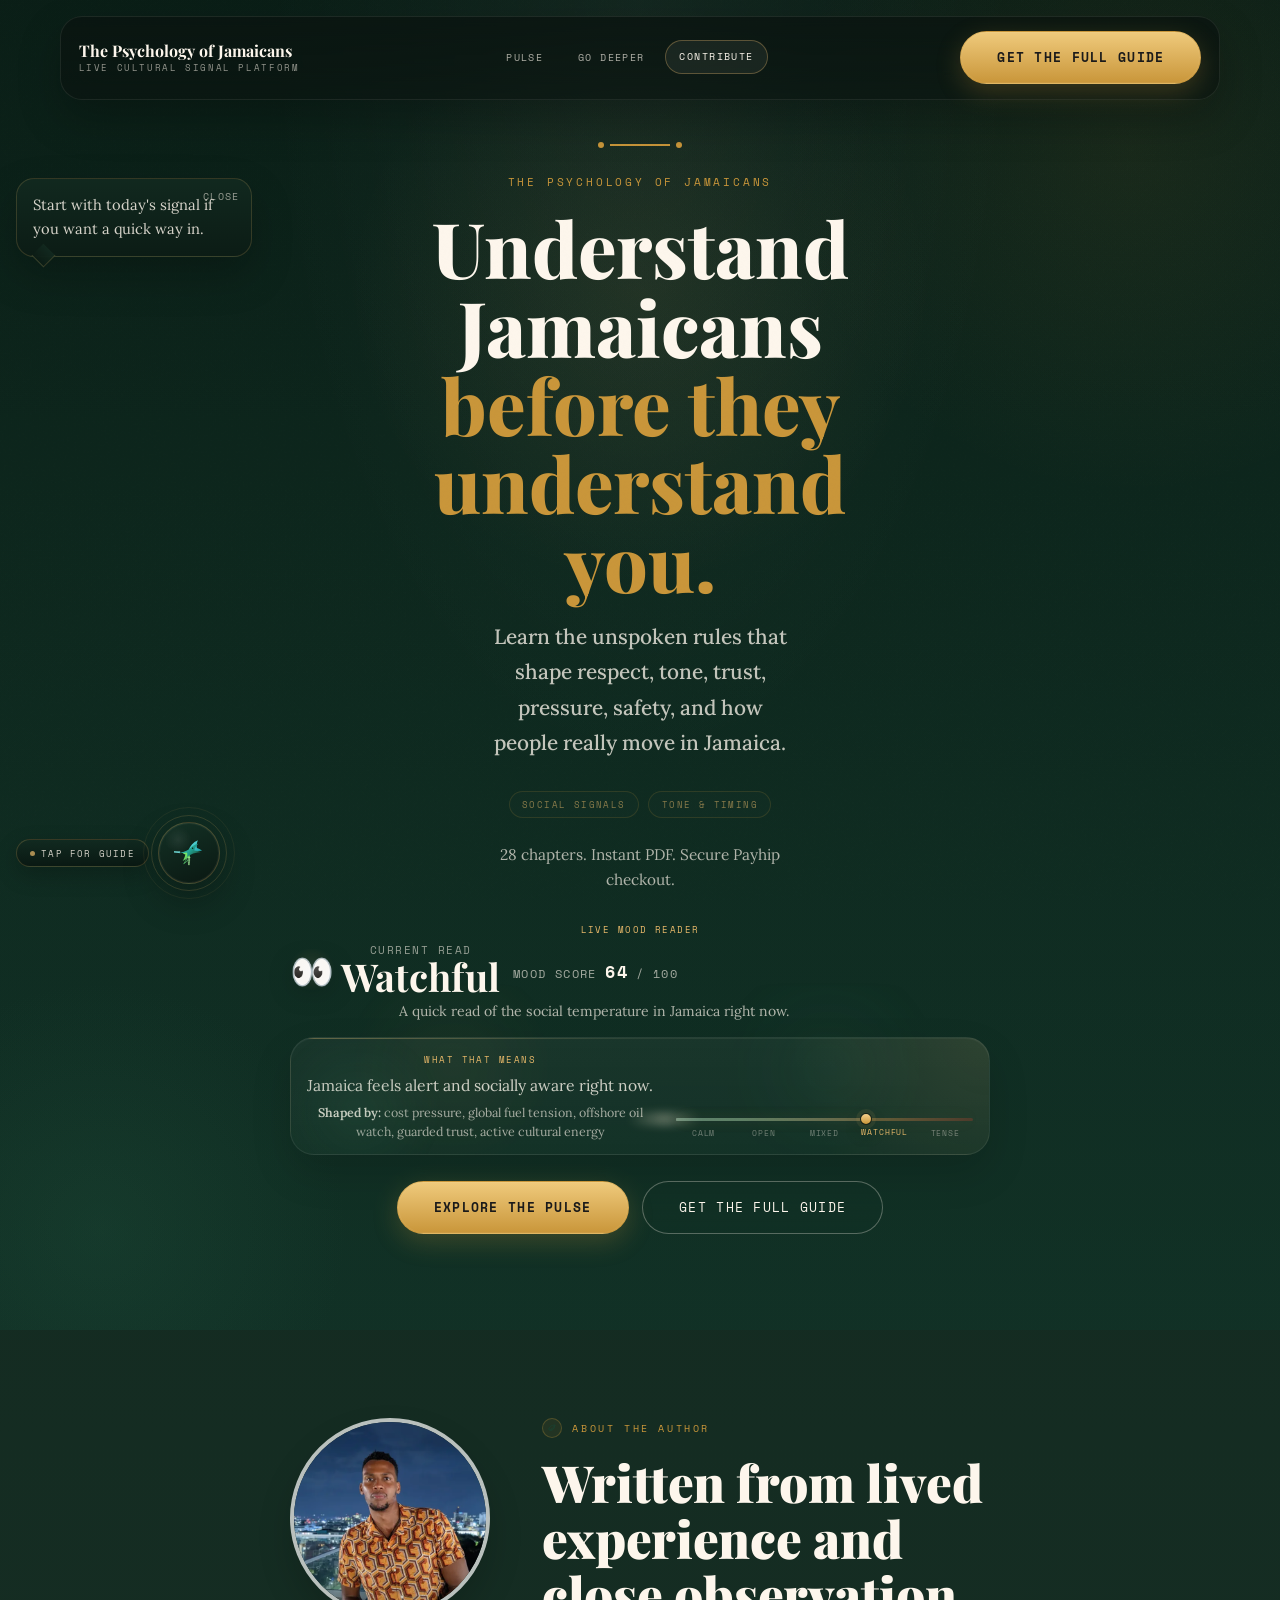
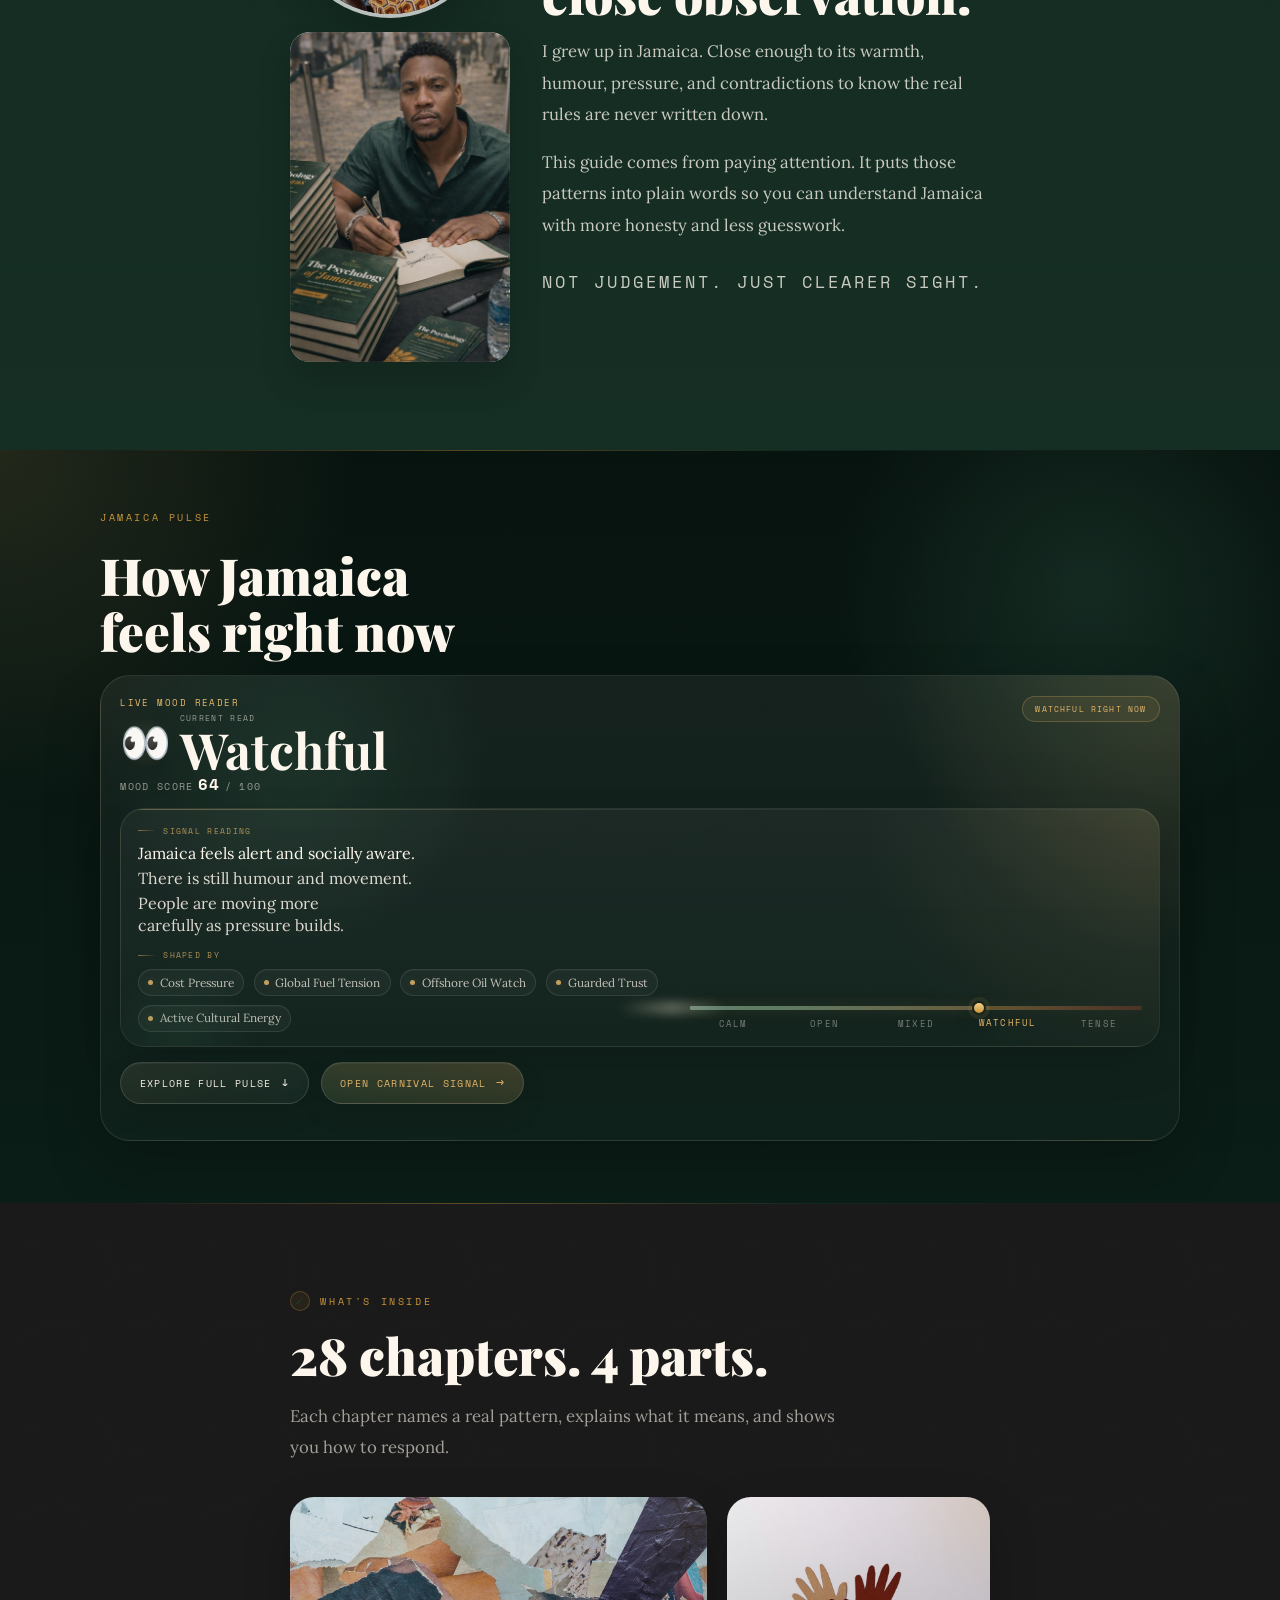
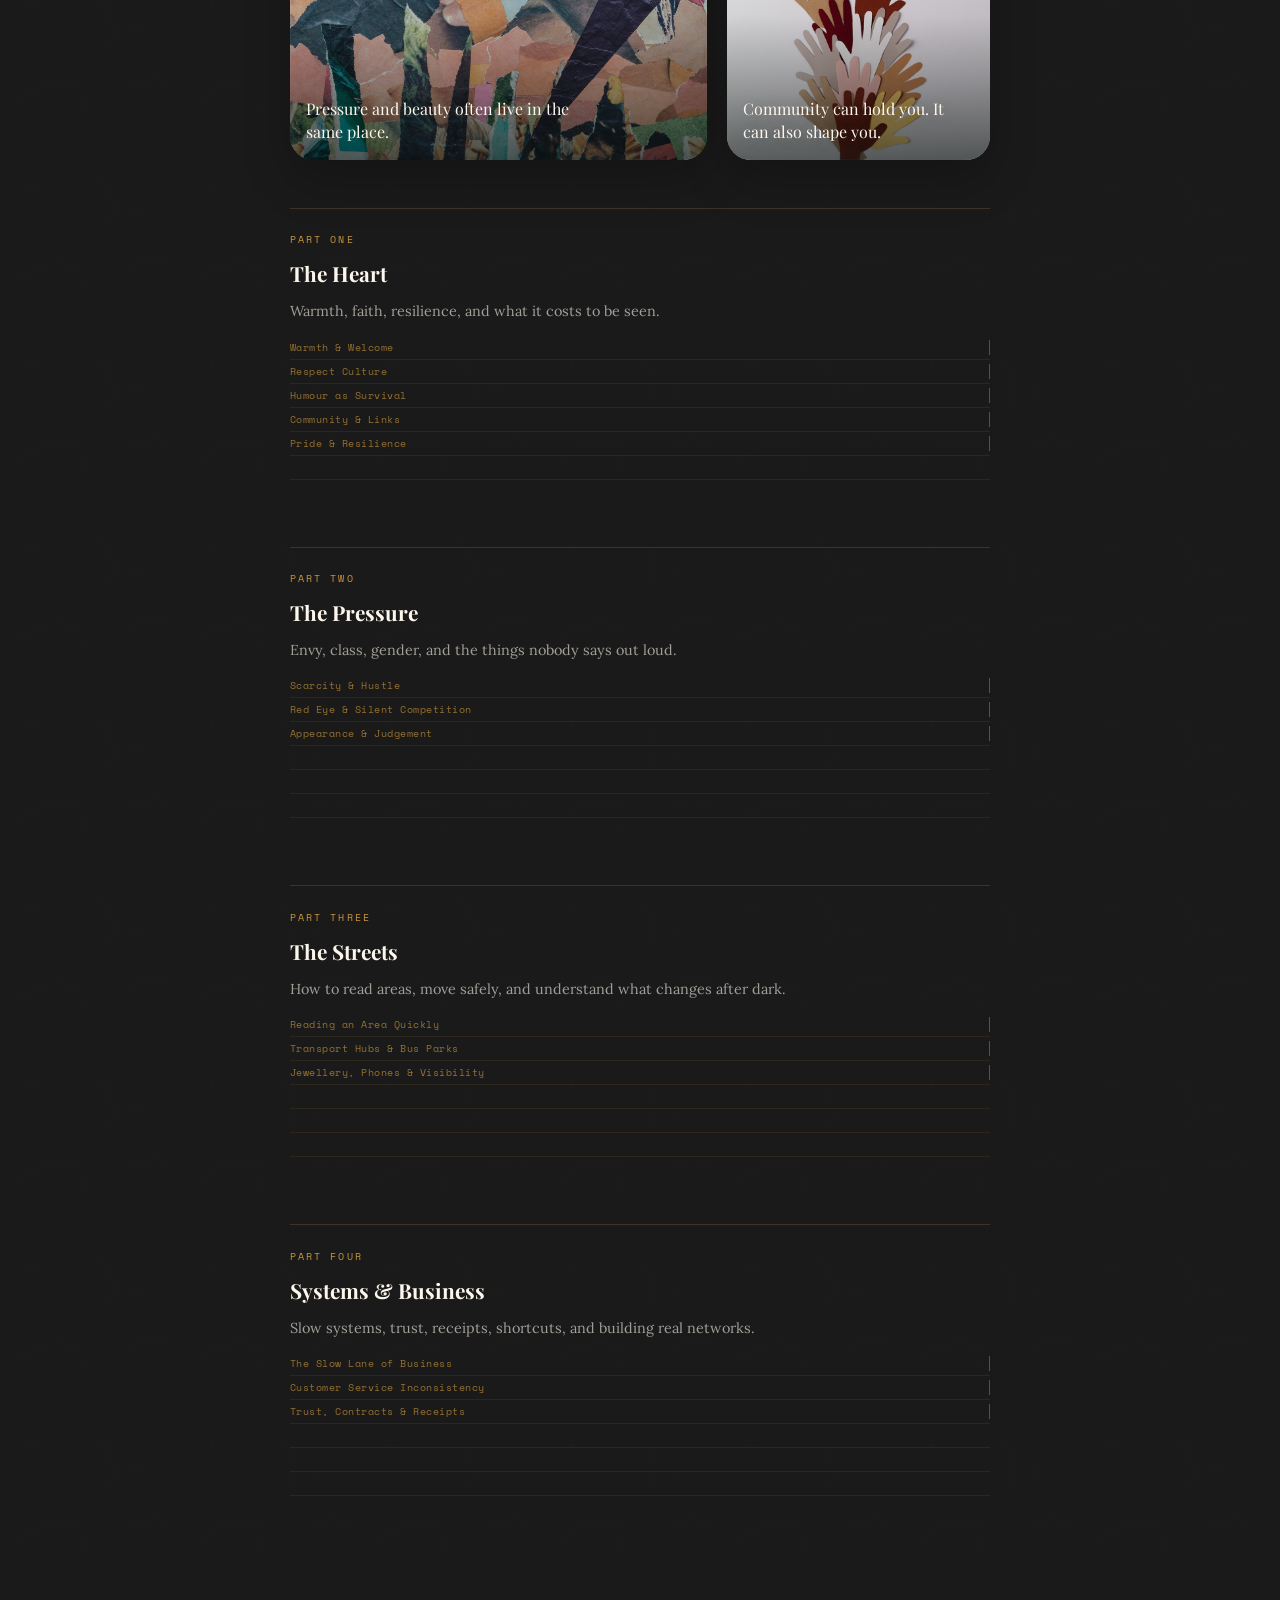
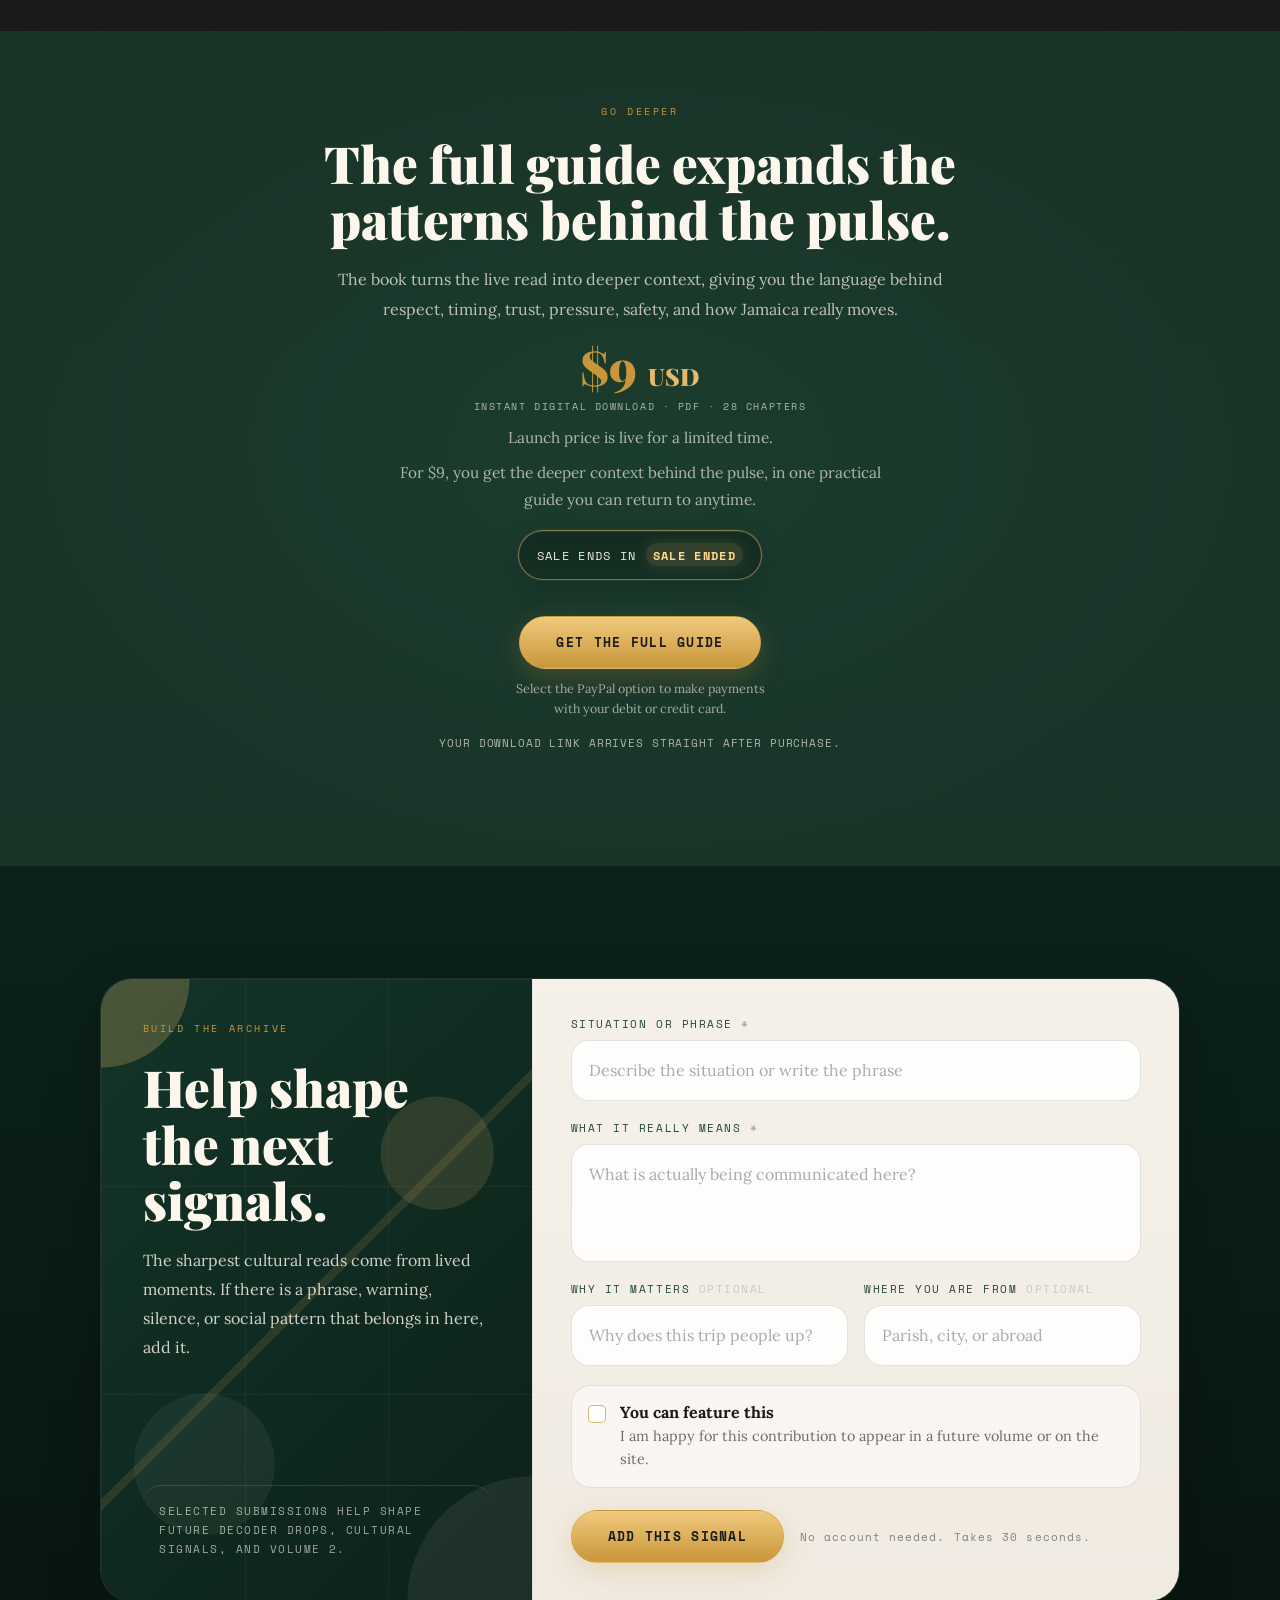
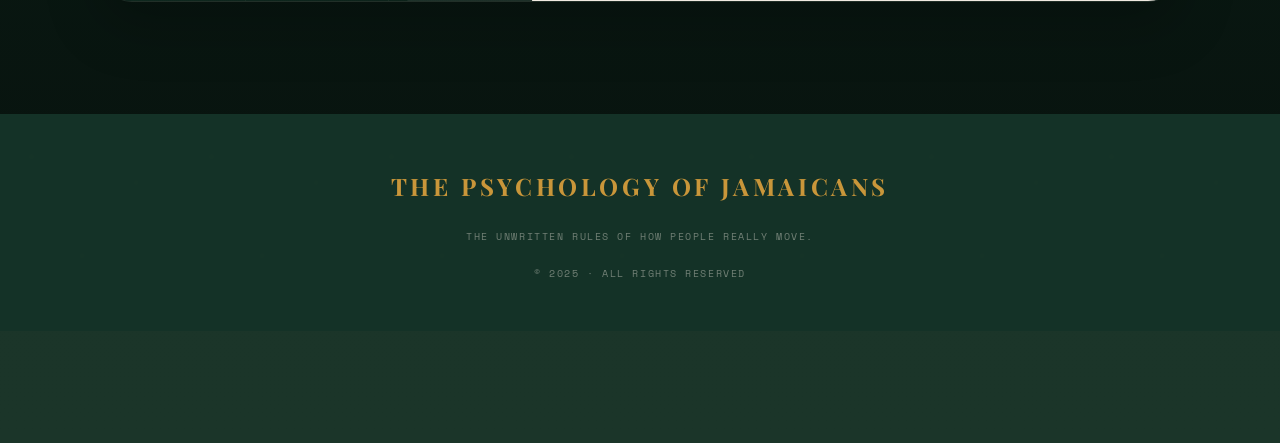
==== index.html @ 6c029f32 "Add Carnival Signal live experience" ====
﻿<!DOCTYPE html>
<html lang="en-GB">
<head>
<meta charset="UTF-8"/>
<meta name="viewport" content="width=device-width,initial-scale=1"/>
<title>Jamaica Pulse | Live Cultural Signal Platform</title>
<meta name="description" content="A live cultural signal platform tracking how Jamaica feels right now, with a deeper guide to the patterns behind the pulse."/>
<meta name="theme-color" content="#143227"/>
<link rel="canonical" href="https://jamaicanpsychology.kylehector.com/"/>
<meta property="og:type" content="website"/>
<meta property="og:site_name" content="The Psychology of Jamaicans"/>
<meta property="og:title" content="Jamaica Pulse | Live Cultural Signal Platform"/>
<meta property="og:description" content="A live cultural signal platform tracking how Jamaica feels right now, with a deeper guide to the patterns behind the pulse."/>
<meta property="og:url" content="https://jamaicanpsychology.kylehector.com/"/>
<meta property="og:image" content="https://jamaicanpsychology.kylehector.com/assets/images/kyle-hector-author.png"/>
<meta property="og:image:alt" content="Portrait of Kyle Hector, author of The Psychology of Jamaicans"/>
<meta property="og:locale" content="en_GB"/>
<meta name="twitter:card" content="summary_large_image"/>
<meta name="twitter:title" content="Jamaica Pulse | Live Cultural Signal Platform"/>
<meta name="twitter:description" content="A live cultural read of how Jamaica feels right now, with a deeper guide behind the pulse."/>
<meta name="twitter:image" content="https://jamaicanpsychology.kylehector.com/assets/images/kyle-hector-author.png"/>
<script src="assets/js/cultural-signals.js"></script>
<script>
  const PAYHIP_PRODUCT_URL = "https://payhip.com/b/5QwFv";
  const SUPPORT_EMAIL = "kylehector12@gmail.com";
  const PAYHIP_STORE_NAME = "Kylehector";  // optional, for embed
  const SALE_END_AT = "2026-04-18T23:59:59-05:00";
</script>
<!-- Google Analytics (GA4) placeholder: paste your GA4 script below and replace G-XXXXXXXXXX with your Measurement ID. -->
<!--
<script async src="https://www.googletagmanager.com/gtag/js?id=G-XXXXXXXXXX"></script>
<script>
  window.dataLayer = window.dataLayer || [];
  function gtag(){dataLayer.push(arguments);}
  gtag('js', new Date());
  gtag('config', 'G-XXXXXXXXXX');
</script>
-->
<!-- Meta Pixel placeholder: paste your Meta Pixel script below and replace 1234567890 with your Pixel ID. -->
<!--
<script>
  !function(f,b,e,v,n,t,s)
  {if(f.fbq)return;n=f.fbq=function(){n.callMethod?
  n.callMethod.apply(n,arguments):n.queue.push(arguments)};
  if(!f._fbq)f._fbq=n;n.push=n;n.loaded=!0;n.version='2.0';
  n.queue=[];t=b.createElement(e);t.async=!0;
  t.src=v;s=b.getElementsByTagName(e)[0];
  s.parentNode.insertBefore(t,s)}(window, document,'script',
  'https://connect.facebook.net/en_US/fbevents.js');
  fbq('init', '1234567890');
  fbq('track', 'PageView');
</script>
<noscript>
  <img height="1" width="1" style="display:none"
       src="https://www.facebook.com/tr?id=1234567890&ev=PageView&noscript=1"/>
</noscript>
-->
<link rel="preconnect" href="https://fonts.googleapis.com"/>
<link rel="preconnect" href="https://fonts.gstatic.com" crossorigin/>
<link href="https://fonts.googleapis.com/css2?family=Playfair+Display:ital,wght@0,700;0,900;1,700&family=Lora:ital,wght@0,400;0,600;1,400&family=Space+Mono:wght@400;700&display=swap" rel="stylesheet"/>
<style>
  :root{
    --green:#143227;
    --green-mid:#234838;
    --forest-deep:#0A221A;
    --gold:#C9963A;
    --gold-light:#E8B96A;
    --cream:#FDF6EC;
    --warm-white:#FAF7F2;
    --charcoal:#1A1A1A;
    --mid:#6B6B6B;
    --scroll-progress:0%;
    --guide-safe-top:7rem;
    --guide-safe-bottom:1rem;
    --texture-organic:url("data:image/svg+xml,%3Csvg viewBox='0 0 160 160' xmlns='http://www.w3.org/2000/svg'%3E%3Cg fill='none' stroke='%231B4332' stroke-opacity='.06' stroke-width='1.1'%3E%3Cpath d='M18 122c18-16 37-19 57-10'/%3E%3Cpath d='M87 32c12 10 16 24 11 41'/%3E%3Cpath d='M115 112c12-9 24-11 37-5'/%3E%3C/g%3E%3Cg fill='%23C9963A' fill-opacity='.035'%3E%3Ccircle cx='28' cy='38' r='2.2'/%3E%3Ccircle cx='121' cy='61' r='1.8'/%3E%3Ccircle cx='73' cy='126' r='2.1'/%3E%3C/g%3E%3C/svg%3E");
    --texture-vines:url("data:image/svg+xml,%3Csvg viewBox='0 0 640 320' xmlns='http://www.w3.org/2000/svg'%3E%3Cg fill='none' stroke='%231B4332' stroke-opacity='.055' stroke-width='1.35' stroke-linecap='round' stroke-linejoin='round'%3E%3Cpath d='M-20 214c73-47 149-57 228-31 51 17 103 18 156-6 41-19 87-48 155-40 55 7 92 31 141 67'/%3E%3Cpath d='M7 96c47 4 83 21 107 49 16 19 33 33 65 42 24 7 47 4 67-12 25-20 34-49 65-68 37-22 76-28 141-18 53 8 106 30 154 64'/%3E%3C/g%3E%3Cg fill='none' stroke='%23C9963A' stroke-opacity='.05' stroke-width='1.1' stroke-linecap='round' stroke-linejoin='round'%3E%3Cpath d='M116 153c14-9 25-23 31-41'/%3E%3Cpath d='M123 149c-6-16-5-31 3-45'/%3E%3Cpath d='M293 204c13-9 23-21 30-38'/%3E%3Cpath d='M301 200c-6-15-5-28 2-41'/%3E%3Cpath d='M470 135c14-8 24-20 29-36'/%3E%3Cpath d='M477 131c-5-13-4-26 3-39'/%3E%3Cpath d='M548 237c13-8 24-20 29-35'/%3E%3Cpath d='M555 233c-5-13-4-26 2-38'/%3E%3C/g%3E%3C/svg%3E");
  }

  *{margin:0;padding:0;box-sizing:border-box;}

  html{scroll-behavior:smooth;}

  body{
    background:linear-gradient(180deg, #161616 0%, var(--charcoal) 100%);
    color:var(--cream);
    font-family:'Lora',Georgia,serif;
    overflow-x:hidden;
    padding-bottom:7rem;
  }
  .site-shell{
    position:relative;
  }
  .topbar{
    position:fixed;
    top:1rem;
    left:50%;
    transform:translateX(-50%);
    width:min(1160px, calc(100% - 2rem));
    z-index:10002;
  }
  .topbar::after{
    content:'';
    position:absolute;
    left:0;
    bottom:0;
    height:1px;
    width:var(--scroll-progress);
    border-radius:999px;
    background:linear-gradient(90deg, rgba(201,150,58,.15), rgba(232,185,106,.95), rgba(201,150,58,.18));
    box-shadow:0 0 20px rgba(232,185,106,.2);
    pointer-events:none;
  }
  .topbar-inner{
    display:flex;
    align-items:center;
    justify-content:space-between;
    gap:1rem;
    padding:.9rem 1.1rem;
    border:1px solid rgba(253,246,236,.08);
    border-radius:22px;
    background:linear-gradient(180deg, rgba(10,20,16,.82), rgba(10,20,16,.68));
    box-shadow:0 18px 44px rgba(0,0,0,.24);
    backdrop-filter:blur(18px);
  }
  .brand-lockup{
    display:inline-grid;
    gap:.12rem;
    text-decoration:none;
    color:var(--cream);
    min-width:0;
  }
  .brand-title{
    font-family:'Playfair Display',Georgia,serif;
    font-size:1rem;
    font-weight:700;
    line-height:1.1;
  }
  .brand-sub{
    font-family:'Space Mono',monospace;
    font-size:.56rem;
    letter-spacing:.18em;
    text-transform:uppercase;
    color:rgba(253,246,236,.56);
  }
  .chapter-nav{
    display:flex;
    flex-wrap:wrap;
    justify-content:center;
    gap:.35rem;
  }
  .topbar-link{
    display:inline-flex;
    align-items:center;
    justify-content:center;
    padding:.55rem .85rem;
    border-radius:999px;
    text-decoration:none;
    font-family:'Space Mono',monospace;
    font-size:.63rem;
    letter-spacing:.14em;
    text-transform:uppercase;
    color:rgba(253,246,236,.68);
    border:1px solid transparent;
    transition:color .22s ease, background .22s ease, border-color .22s ease, transform .22s ease;
  }
  .topbar-link:hover,
  .topbar-link.is-current{
    color:var(--cream);
    background:rgba(253,246,236,.06);
    border-color:rgba(232,185,106,.32);
    transform:translateY(-1px);
  }
  .topbar-cta{
    flex:0 0 auto;
    padding:.85rem 1.25rem;
    min-height:2.85rem;
    width:auto;
  }

  /* -- NOISE OVERLAY -- */
  body::before{
    content:'';
    position:fixed;inset:0;
    background-image:url("data:image/svg+xml,%3Csvg viewBox='0 0 512 512' xmlns='http://www.w3.org/2000/svg'%3E%3Cfilter id='n'%3E%3CfeTurbulence type='fractalNoise' baseFrequency='0.75' numOctaves='4' stitchTiles='stitch'/%3E%3C/filter%3E%3Crect width='100%25' height='100%25' filter='url(%23n)' opacity='0.04'/%3E%3C/svg%3E");
    pointer-events:none;z-index:9999;opacity:.26;
  }

  /* -- HERO -- */
  .hero{
    min-height:100vh;
    display:grid;
    place-items:center;
    position:relative;
    background:
      radial-gradient(circle at 20% 18%, rgba(232,185,106,.11), transparent 28%),
      linear-gradient(155deg, var(--forest-deep) 0%, var(--green) 42%, #122d23 100%);
    overflow:hidden;
    padding:8rem 2rem 4rem;
  }
  .hero::before{
    content:'';
    position:absolute;
    inset:0;
    background:
      radial-gradient(ellipse at top, rgba(255,255,255,.04), transparent 42%),
      linear-gradient(180deg, rgba(11,24,19,.12) 0%, transparent 35%, rgba(15,47,37,.28) 100%);
    pointer-events:none;
  }
  .hero::after{
    content:'';
    position:absolute;
    inset:auto -8% 0;
    height:42%;
    background:
      radial-gradient(ellipse at 8% 100%, rgba(15,47,37,.7), transparent 38%),
      radial-gradient(ellipse at 30% 100%, rgba(15,47,37,.56), transparent 34%),
      radial-gradient(ellipse at 52% 100%, rgba(15,47,37,.52), transparent 34%),
      radial-gradient(ellipse at 74% 100%, rgba(15,47,37,.58), transparent 34%),
      radial-gradient(ellipse at 94% 100%, rgba(15,47,37,.66), transparent 36%);
    opacity:.45;
    pointer-events:none;
  }

  .hero-bg-circle{
    position:absolute;
    border-radius:50%;
    background:radial-gradient(circle, rgba(201,150,58,.18) 0%, transparent 70%);
  }
  .hero-bg-circle.c1{width:700px;height:700px;top:-200px;right:-200px;}
  .hero-bg-circle.c2{width:500px;height:500px;bottom:-150px;left:-150px;background:radial-gradient(circle,rgba(45,106,79,.4) 0%,transparent 70%);}

  .gold-rule{
    width:60px;height:2px;
    background:var(--gold);
    margin:0 0 2rem;
    position:relative;
    animation:ruleIn 1s ease forwards;
  }
  .gold-rule::before,.gold-rule::after{
    content:'';position:absolute;top:50%;
    width:6px;height:6px;border-radius:50%;
    background:var(--gold);transform:translateY(-50%);
  }
  .gold-rule::before{left:-12px;}
  .gold-rule::after{right:-12px;}

  @keyframes ruleIn{from{width:0;opacity:0;}to{width:60px;opacity:1;}}

  .hero-inner{
    width:min(1180px, 100%);
    display:grid;
    grid-template-columns:minmax(0, 1.05fr) minmax(300px, .82fr);
    gap:clamp(2rem, 3.8vw, 4rem);
    align-items:center;
    position:relative;z-index:2;
  }
  .hero-copy{
    text-align:left;
    max-width:700px;
    animation:fadeUp .9s ease both;
  }

  @keyframes fadeUp{
    from{opacity:0;transform:translateY(30px);}
    to{opacity:1;transform:translateY(0);}
  }

  .eyebrow{
    font-family:'Space Mono',monospace;
    font-size:.7rem;letter-spacing:.25em;
    color:var(--gold);text-transform:uppercase;
    margin-bottom:1rem;
    animation:fadeUp .9s .1s ease both;
  }

  .hero h1{
    font-family:'Playfair Display',Georgia,serif;
    font-size:clamp(3.4rem,7vw,6.2rem);
    font-weight:900;line-height:.96;
    color:var(--cream);
    margin-bottom:.75rem;
    animation:fadeUp .9s .2s ease both;
    max-width:8.5ch;
  }

  .hero h1 em{
    font-style:italic;color:var(--gold);
    display:block;
    font-size:.84em;
    margin-top:.08em;
  }

  .hero-sub{
    font-family:'Lora',Georgia,serif;
    font-size:clamp(1.04rem,1.9vw,1.22rem);
    font-style:normal;
    font-weight:600;
    line-height:1.7;
    color:rgba(253,246,236,.76);
    max-width:39ch;
    margin:0 0 1.55rem;
    animation:fadeUp .9s .3s ease both;
  }

  .hero-tags{
    display:flex;gap:.6rem;flex-wrap:wrap;
    justify-content:flex-start;margin-bottom:1.35rem;
    animation:fadeUp .9s .4s ease both;
  }
  .hero-tags .tag:nth-child(n+3){
    display:none;
  }
  .tag{
    font-family:'Space Mono',monospace;
    font-size:.58rem;letter-spacing:.14em;
    text-transform:uppercase;
    padding:.42rem .9rem;
    border:1px solid rgba(201,150,58,.4);
    border-radius:100px;color:var(--gold-light);
  }

  .cta-group{
    display:flex;gap:1rem;flex-wrap:wrap;
    justify-content:flex-start;
    align-items:center;
    animation:fadeUp .9s .5s ease both;
  }
  .hero .cta-group{
    align-items:flex-start;
  }
  .hero .cta-group a[href="decode.html"]{
    display:inline-flex;
  }
  .hero-buy-cta{
    align-items:center;
    width:min(100%, 300px);
    animation:fadeUp .9s .55s ease both;
  }
  .hero-buy-cta .btn-primary{
    width:100%;
  }
  .hero-buy-cta .payment-clarity{
    width:100%;
    max-width:300px;
    text-align:center;
  }
  .hero-cta-spacer{
    width:min(100%, 300px);
    min-height:3.95rem;
    visibility:hidden;
    pointer-events:none;
  }
  .hero-outcomes{
    display:none;
  }
  .hero-meta{
    margin-top:1.15rem;
    display:flex;
    flex-wrap:wrap;
    gap:.9rem;
    align-items:center;
    animation:fadeUp .9s .6s ease both;
  }
  .hero-meta p{
    font-size:.9rem;
    line-height:1.65;
    color:rgba(253,246,236,.78);
    max-width:28ch;
  }
  .hero-meta p + p{
    display:none;
  }
  .hero-pulse-strip{
    --pulse-score:64;
    --pulse-score-display:0;
    position:relative;
    margin-top:1.45rem;
    padding:.35rem 0 .25rem;
    animation:fadeUp .9s .68s ease both;
  }
  .hero-pulse-strip::before{
    content:'';
    position:absolute;
    inset:auto 8% 0 8%;
    height:72%;
    background:
      radial-gradient(circle at 18% 48%, rgba(232,185,106,.06), transparent 24%),
      radial-gradient(circle at 82% 48%, rgba(73,138,104,.08), transparent 24%);
    pointer-events:none;
    opacity:.78;
    filter:blur(2px);
  }
  .hero-pulse-strip > *{
    position:relative;
    z-index:1;
  }
  .hero-pulse-main{
    display:grid;
    grid-template-columns:minmax(0, 1fr);
    gap:.9rem;
    align-items:start;
  }
  .hero-pulse-intro{
    display:grid;
    gap:.42rem;
  }
  .hero-pulse-kicker,
  .hero-pulse-reading-label,
  .pulse-context-label,
  .pulse-mood-kicker{
    font-family:'Space Mono',monospace;
    text-transform:uppercase;
  }
  .hero-pulse-kicker,
  .hero-pulse-reading-label,
  .pulse-context-label,
  .pulse-mood-kicker{
    color:var(--gold-light);
    font-size:.56rem;
    letter-spacing:.16em;
  }
  .hero-pulse-kicker,
  .hero-pulse-help{
    margin:0;
  }
  .hero-pulse-lockup{
    display:inline-flex;
    align-items:center;
    gap:.8rem;
    flex-wrap:wrap;
  }
  .watchful-lockup{
    --watch-x:50%;
    --watch-y:50%;
    --watch-shift-x:0px;
    --watch-shift-y:0px;
    --watch-look-x:0px;
    --watch-look-y:0px;
    --watch-tilt:0deg;
    position:relative;
    isolation:isolate;
    touch-action:pan-y;
  }
  .watchful-lockup::before{
    content:'';
    position:absolute;
    inset:-.55rem -.8rem;
    border-radius:999px;
    background:
      radial-gradient(circle at var(--watch-x) var(--watch-y), rgba(232,185,106,.18), transparent 34%),
      linear-gradient(90deg, rgba(255,255,255,.04), rgba(255,255,255,0));
    opacity:0;
    transform:scale(.96);
    transition:opacity .32s ease, transform .32s ease;
    pointer-events:none;
    z-index:-1;
  }
  .watchful-lockup::after{
    content:'';
    position:absolute;
    left:-.18rem;
    top:50%;
    width:2.4rem;
    height:2.4rem;
    border-radius:50%;
    background:radial-gradient(circle, rgba(232,185,106,.2), transparent 68%);
    opacity:0;
    transform:translateY(-50%) scale(.76);
    transition:opacity .32s ease, transform .32s ease;
    pointer-events:none;
  }
  .watchful-lockup.is-watchful:hover::before,
  .watchful-lockup.is-watchful:focus-within::before{
    opacity:1;
    transform:scale(1);
  }
  .watchful-lockup.is-watchful:hover::after,
  .watchful-lockup.is-watchful:focus-within::after{
    opacity:.72;
    transform:translateY(-50%) scale(1);
  }
  .hero-pulse-mood{
    display:inline-flex;
    align-items:center;
    gap:.45rem;
    font-family:'Playfair Display',Georgia,serif;
    font-size:clamp(2rem, 3vw, 2.9rem);
    line-height:.94;
    color:var(--cream);
    transform:translate3d(var(--watch-shift-x), var(--watch-shift-y), 0);
    transition:transform .24s ease, text-shadow .28s ease, color .28s ease;
  }
  .hero-pulse-mood-text{
    display:grid;
    gap:.16rem;
  }
  .hero-pulse-mood-text span{
    color:rgba(253,246,236,.56);
    font-family:'Space Mono',monospace;
    font-size:.28em;
    letter-spacing:.14em;
    line-height:1;
    text-transform:uppercase;
  }
  .hero-pulse-mood strong{
    font-size:1em;
    color:var(--cream);
    transition:color .28s ease, text-shadow .28s ease, letter-spacing .28s ease;
  }
  .hero-pulse-emoji{
    position:relative;
    display:inline-flex;
    align-items:center;
    justify-content:center;
    font-size:.92em;
    line-height:1;
    transform:translate3d(calc(var(--watch-shift-x) * .32 + var(--watch-look-x)), calc(var(--watch-shift-y) * .24 + var(--watch-look-y)), 0) rotate(var(--watch-tilt));
    transform-origin:center;
    filter:drop-shadow(0 6px 12px rgba(0,0,0,.18));
    transition:transform .22s ease, filter .3s ease;
    animation:watchfulFloat 4.8s ease-in-out infinite;
  }
  .hero-pulse-emoji::before,
  .pulse-mood-emoji::before{
    content:'';
    position:absolute;
    inset:-.22em;
    border-radius:999px;
    background:radial-gradient(circle, rgba(253,246,236,.28), rgba(232,185,106,.14) 42%, transparent 72%);
    opacity:.34;
    transform:scale(.8);
    animation:watchfulHalo 3.4s ease-in-out infinite;
    pointer-events:none;
  }
  .watchful-lockup.is-watchful:hover .hero-pulse-mood,
  .watchful-lockup.is-watchful:hover .pulse-mood-line,
  .watchful-lockup.is-watchful:focus-within .hero-pulse-mood,
  .watchful-lockup.is-watchful:focus-within .pulse-mood-line{
    text-shadow:0 10px 24px rgba(0,0,0,.16);
  }
  .watchful-lockup.is-watchful:hover .hero-pulse-mood strong,
  .watchful-lockup.is-watchful:hover .pulse-mood,
  .watchful-lockup.is-watchful:focus-within .hero-pulse-mood strong,
  .watchful-lockup.is-watchful:focus-within .pulse-mood{
    color:#fff5e8;
    text-shadow:0 0 18px rgba(232,185,106,.12);
    letter-spacing:.01em;
  }
  .watchful-lockup.is-watchful:hover .hero-pulse-emoji,
  .watchful-lockup.is-watchful:hover .pulse-mood-emoji,
  .watchful-lockup.is-watchful:focus-within .hero-pulse-emoji,
  .watchful-lockup.is-watchful:focus-within .pulse-mood-emoji{
    filter:drop-shadow(0 10px 18px rgba(232,185,106,.18));
    animation-play-state:paused;
  }
  .hero-pulse-score{
    font-family:'Space Mono',monospace;
    font-size:.72rem;
    letter-spacing:.12em;
    text-transform:uppercase;
    color:rgba(253,246,236,.62);
    white-space:nowrap;
    transform:translateY(.12rem);
  }
  .hero-pulse-score strong{
    color:var(--cream);
    font-size:1.05rem;
  }
  .hero-pulse-meter-shell{
    position:relative;
    overflow:hidden;
    display:grid;
    grid-template-columns:minmax(0, 1.08fr) minmax(260px, .92fr);
    gap:1.25rem;
    align-items:end;
    padding:.95rem 1rem .82rem;
    border-radius:24px;
    border:1px solid rgba(253,246,236,.08);
    background:
      radial-gradient(circle at top right, rgba(232,185,106,.1), transparent 28%),
      linear-gradient(180deg, rgba(255,255,255,.04), rgba(255,255,255,.015));
    box-shadow:inset 0 1px 0 rgba(255,255,255,.04), 0 18px 40px rgba(0,0,0,.14);
  }
  .hero-pulse-meter-shell::before{
    content:'';
    position:absolute;
    top:0;
    left:1rem;
    right:1rem;
    height:1px;
    background:linear-gradient(90deg, rgba(232,185,106,.48), rgba(232,185,106,.06), transparent);
    opacity:.7;
    pointer-events:none;
  }
  .hero-pulse-meter-shell::after{
    content:'';
    position:absolute;
    inset:auto auto -32% -2%;
    width:10rem;
    height:10rem;
    border-radius:50%;
    background:radial-gradient(circle, rgba(73,138,104,.12), transparent 72%);
    filter:blur(6px);
    pointer-events:none;
  }
  .hero-pulse-meter-copy{
    display:grid;
    gap:.4rem;
    align-self:stretch;
    padding-right:.15rem;
  }
  .hero-pulse-meter{
    display:grid;
    gap:.4rem;
    align-self:end;
    padding:.3rem 0 .1rem;
  }
  .hero-pulse-meter-track{
    position:relative;
    height:3px;
    border-radius:999px;
    background:
      linear-gradient(90deg,
        rgba(73,138,104,.55) 0%,
        rgba(108,160,110,.5) 22%,
        rgba(163,154,95,.45) 45%,
        rgba(181,133,70,.46) 68%,
        rgba(122,60,42,.5) 100%);
    overflow:visible;
    box-shadow:0 0 18px rgba(232,185,106,.08);
  }
  .hero-pulse-meter-track::after{
    content:'';
    position:absolute;
    top:50%;
    left:-16%;
    width:24%;
    height:13px;
    background:linear-gradient(90deg, rgba(255,255,255,0), rgba(255,244,214,.3), rgba(255,255,255,0));
    filter:blur(4px);
    transform:translateY(-50%);
    animation:heroPulseSweep 4.8s ease-in-out infinite;
    pointer-events:none;
  }
  .hero-pulse-meter-fill{
    position:absolute;
    top:0;
    left:0;
    height:100%;
    width:calc(var(--pulse-score-display, 0) * 1%);
    background:linear-gradient(90deg, rgba(253,246,236,.22), rgba(253,246,236,.05));
    box-shadow:0 0 14px rgba(232,185,106,.12);
    animation:heroPulseFillGlow 3.4s ease-in-out infinite;
    transition:width 1.18s cubic-bezier(.19,.9,.22,1);
  }
  .hero-pulse-meter-marker{
    position:absolute;
    top:50%;
    left:calc(var(--pulse-score-display, 0) * 1%);
    width:12px;
    height:12px;
    border-radius:50%;
    background:linear-gradient(180deg, #f6d08b 0%, var(--gold) 100%);
    border:1.5px solid rgba(10,24,18,.92);
    box-shadow:0 0 0 4px rgba(232,185,106,.08), 0 8px 16px rgba(0,0,0,.28);
    transform:translate(-50%, -50%);
    animation:heroPulseMarkerDrift 2.8s ease-in-out infinite;
    transition:left 1.18s cubic-bezier(.19,.9,.22,1), box-shadow .34s ease;
  }
  .hero-pulse-states{
    display:grid;
    grid-template-columns:repeat(5, minmax(0, 1fr));
    gap:.3rem;
  }
  .hero-pulse-state{
    font-family:'Space Mono',monospace;
    font-size:.48rem;
    letter-spacing:.11em;
    text-transform:uppercase;
    color:rgba(253,246,236,.4);
    text-align:center;
    transition:color .18s ease, transform .18s ease;
  }
  .hero-pulse-state.is-active{
    color:var(--gold-light);
    transform:translateY(-1px);
  }
  .hero-pulse-copy{
    color:rgba(253,246,236,.8);
    font-size:.98rem;
    line-height:1.55;
    max-width:38ch;
    margin:0;
  }
  .hero-pulse-help{
    max-width:38rem;
    color:rgba(253,246,236,.68);
    font-size:.88rem;
    line-height:1.55;
  }
  .hero-pulse-drivers{
    color:rgba(253,246,236,.62);
    font-size:.78rem;
    line-height:1.5;
    margin:0;
  }
  .hero-pulse-drivers strong{
    color:rgba(253,246,236,.82);
    font-weight:600;
  }
  .hero-copy > .cta-group{
    margin-top:1.35rem;
  }
  @keyframes heroPulseSweep{
    0%, 16%{
      left:-18%;
      opacity:0;
    }
    38%{
      opacity:.85;
    }
    64%{
      opacity:.28;
    }
    100%{
      left:96%;
      opacity:0;
    }
  }
  @keyframes heroPulseFillGlow{
    0%,100%{
      opacity:.9;
      box-shadow:0 0 14px rgba(232,185,106,.1);
    }
    50%{
      opacity:1;
      box-shadow:0 0 22px rgba(232,185,106,.18);
    }
  }
  @keyframes heroPulseMarkerDrift{
    0%,100%{
      transform:translate(-50%, -50%) scale(1);
      box-shadow:0 0 0 4px rgba(232,185,106,.08), 0 8px 16px rgba(0,0,0,.28);
    }
    50%{
      transform:translate(-50%, -50%) scale(1.08);
      box-shadow:0 0 0 7px rgba(232,185,106,.12), 0 12px 24px rgba(0,0,0,.3);
    }
  }
  .hero-panel{
    position:relative;
    padding:clamp(1.35rem, 2.4vw, 1.8rem);
    border-radius:28px;
    border:1px solid rgba(253,246,236,.12);
    background:
      radial-gradient(circle at top right, rgba(232,185,106,.14), transparent 28%),
      linear-gradient(180deg, rgba(14,31,24,.82), rgba(11,25,20,.92));
    box-shadow:0 24px 52px rgba(0,0,0,.22), inset 0 1px 0 rgba(255,255,255,.06);
    overflow:hidden;
    animation:fadeUp .9s .5s ease both;
  }
  .hero-panel::before{
    content:'';
    position:absolute;
    inset:0;
    background-image:var(--texture-organic);
    background-size:180px 180px;
    opacity:.2;
    pointer-events:none;
  }
  .hero-panel > *{
    position:relative;
    z-index:1;
  }
  .hero-panel-label{
    font-family:'Space Mono',monospace;
    font-size:.62rem;
    letter-spacing:.2em;
    text-transform:uppercase;
    color:rgba(253,246,236,.62);
    margin-bottom:.9rem;
  }
  .hero-panel-title{
    font-family:'Playfair Display',Georgia,serif;
    font-size:clamp(1.45rem, 2.6vw, 1.95rem);
    line-height:1.12;
    color:var(--cream);
    margin-bottom:.85rem;
    max-width:16ch;
  }
  .hero-panel-copy{
    font-size:.94rem;
    line-height:1.8;
    color:rgba(253,246,236,.72);
    margin-bottom:1.1rem;
  }
  .hero-proof-grid{
    display:none;
  }
  .hero-panel-quote{
    margin-top:0;
    padding-top:1rem;
    border-top:1px solid rgba(232,185,106,.2);
    font-family:'Playfair Display',Georgia,serif;
    font-size:1rem;
    line-height:1.65;
    color:var(--cream);
  }
  .hero-signature{
    margin-top:.65rem;
    font-family:'Space Mono',monospace;
    font-size:.64rem;
    letter-spacing:.18em;
    text-transform:uppercase;
    color:rgba(253,246,236,.58);
  }
  .hero-panel-footer{
    display:flex;
    flex-wrap:wrap;
    gap:.55rem;
    margin-top:1rem;
  }
  .hero-panel-chip{
    display:inline-flex;
    align-items:center;
    padding:.42rem .72rem;
    border-radius:999px;
    border:1px solid rgba(253,246,236,.1);
    background:rgba(253,246,236,.04);
    font-family:'Space Mono',monospace;
    font-size:.56rem;
    letter-spacing:.13em;
    text-transform:uppercase;
    color:rgba(253,246,236,.68);
  }
  .pulse-context{
    position:relative;
    padding:2.6rem 2rem 3rem;
    background:linear-gradient(180deg, rgba(8,20,16,.98), rgba(12,28,22,.96));
  }
  .pulse-context::before{
    content:'';
    position:absolute;
    top:0;
    left:10%;
    right:10%;
    height:1px;
    background:linear-gradient(90deg, transparent, rgba(232,185,106,.32), transparent);
    opacity:.7;
  }
  .pulse-context .container{
    position:relative;
    z-index:1;
  }
  .pulse-context-copy{
    max-width:700px;
    display:grid;
    gap:.55rem;
  }
  .pulse-context-copy h2{
    max-width:18ch;
    margin:0;
  }
  .pulse-context-copy p{
    color:rgba(253,246,236,.76);
    font-size:1rem;
    line-height:1.7;
    margin:0;
  }
  .sale-timer{
    display:inline-flex;
    align-items:center;
    justify-content:center;
    gap:.55rem;
    flex-wrap:wrap;
    margin-top:.35rem;
    padding:.78rem 1.08rem;
    border-radius:999px;
    border:1px solid rgba(232,185,106,.52);
    background:linear-gradient(180deg, rgba(10,20,16,.42), rgba(10,20,16,.28));
    box-shadow:inset 0 1px 0 rgba(255,255,255,.08), 0 0 0 1px rgba(232,185,106,.08), 0 10px 28px rgba(0,0,0,.16);
    font-family:'Space Mono',monospace;
    font-size:.76rem;
    letter-spacing:.11em;
    text-transform:uppercase;
    color:rgba(253,246,236,.94);
    animation:saleTimerPulse 1.25s ease-in-out infinite;
  }
  .sale-timer strong{
    display:inline-flex;
    align-items:center;
    padding:.16rem .45rem;
    border-radius:999px;
    background:rgba(232,185,106,.14);
    color:#ffd78f;
    font-weight:700;
    box-shadow:0 0 18px rgba(232,185,106,.14);
  }
  .sale-timer.is-compact{
    margin-top:0;
    padding:.5rem .78rem;
    font-size:.65rem;
    letter-spacing:.06em;
  }
  .sale-timer.is-inline{
    display:flex;
    margin:1rem auto 0;
    width:fit-content;
    max-width:100%;
  }
  @keyframes saleTimerPulse{
    0%,100%{
      box-shadow:inset 0 1px 0 rgba(255,255,255,.08), 0 0 0 1px rgba(232,185,106,.08), 0 10px 28px rgba(0,0,0,.16);
      transform:translateY(0);
    }
    50%{
      box-shadow:inset 0 1px 0 rgba(255,255,255,.08), 0 0 0 1px rgba(232,185,106,.16), 0 12px 32px rgba(0,0,0,.18), 0 0 20px rgba(232,185,106,.12);
      transform:translateY(-1px);
    }
  }

  .btn-primary{
    display:inline-flex;
    align-items:center;
    justify-content:center;
    background:linear-gradient(180deg, #efca7c 0%, var(--gold) 100%);color:var(--charcoal);
    border:1px solid rgba(201,150,58,.38);
    font-family:'Space Mono',monospace;
    font-size:.8rem;font-weight:700;
    letter-spacing:.1em;text-transform:uppercase;
    padding:1rem 2.25rem;border-radius:999px;
    text-decoration:none;
    min-height:3.25rem;
    position:relative;
    overflow:hidden;
    transition:background .22s ease,transform .22s ease,box-shadow .22s ease,border-color .22s ease,color .22s ease;
    box-shadow:0 8px 26px rgba(201,150,58,.24), 0 0 0 1px rgba(255,255,255,.05) inset;
  }
  .btn-primary::after{
    content:'';
    position:absolute;
    top:0;left:-60%;
    width:55%;height:100%;
    background:linear-gradient(90deg, transparent, rgba(255,255,255,.28), transparent);
    transform:skewX(-20deg);
    animation:btnShimmer 2.8s ease-in-out infinite;
  }
  @keyframes btnShimmer{
    0%{left:-60%;}
    60%,100%{left:130%;}
  }
  .btn-primary:hover{
    background:linear-gradient(180deg, #f4d592 0%, var(--gold-light) 100%);
    transform:translateY(-3px);
    box-shadow:0 10px 30px rgba(201,150,58,.28), 0 0 22px rgba(232,185,106,.12);
    border-color:rgba(232,185,106,.55);
  }

  .btn-secondary{
    display:inline-flex;
    align-items:center;
    justify-content:center;
    border:1px solid rgba(253,246,236,.3);
    color:var(--cream);
    background:linear-gradient(180deg, rgba(15,47,37,.18), rgba(15,47,37,.06));
    font-family:'Space Mono',monospace;
    font-size:.8rem;letter-spacing:.1em;text-transform:uppercase;
    padding:1rem 2.25rem;border-radius:999px;
    text-decoration:none;
    min-height:3.25rem;
    transition:border-color .22s ease,background .22s ease,transform .22s ease,color .22s ease;
  }
  .btn-secondary:hover{
    border-color:var(--gold);background:linear-gradient(180deg, rgba(15,47,37,.3), rgba(201,150,58,.1));
    transform:translateY(-3px);
  }
  .btn-primary:focus-visible,
  .btn-secondary:focus-visible{
    outline:3px solid rgba(232,185,106,.55);
    outline-offset:3px;
  }
  .buy-cta-stack{
    display:flex;
    flex-direction:column;
    align-items:flex-start;
    min-width:0;
  }
  .buy-cta-stack.is-centered{
    align-items:center;
  }
  .buy-cta-stack.is-sticky{
    align-items:center;
    flex:0 0 auto;
    width:fit-content;
  }
  .payment-clarity{
    margin-top:.65rem;
    max-width:34ch;
    font-family:'Lora',Georgia,serif;
    font-size:.78rem;
    line-height:1.55;
    color:rgba(253,246,236,.62);
    text-wrap:pretty;
  }
  .payment-clarity.is-compact{
    max-width:26ch;
    font-size:.72rem;
  }
  .buy-cta-stack.is-centered .payment-clarity{
    text-align:center;
  }
  .buy-cta-stack.is-sticky .payment-clarity{
    width:100%;
    text-align:center;
  }

  .scroll-hint{
    position:absolute;bottom:2rem;left:50%;transform:translateX(-50%);
    display:flex;flex-direction:column;align-items:center;gap:.5rem;
    animation:bounce 2s ease infinite;
    opacity:.5;
  }
  .scroll-hint span{font-family:'Space Mono',monospace;font-size:.6rem;letter-spacing:.2em;text-transform:uppercase;}
  .scroll-hint svg{width:20px;opacity:.7;}

  @keyframes bounce{0%,100%{transform:translateX(-50%) translateY(0);}50%{transform:translateX(-50%) translateY(6px);}}

  /* -- STRIP -- */
  .strip{
    background:
      linear-gradient(90deg, rgba(15,47,37,.08), rgba(255,255,255,.08), rgba(15,47,37,.08)),
      linear-gradient(180deg, #e1ba71 0%, var(--gold) 100%);
    padding:.9rem 2rem;
    font-family:'Space Mono',monospace;
    font-size:.72rem;letter-spacing:.2em;
    text-transform:uppercase;color:var(--charcoal);
    font-weight:700;
  }
  .strip-inner{
    max-width:1080px;
    margin:0 auto;
    display:flex;
    align-items:center;
    justify-content:center;
    gap:1rem;
    flex-wrap:wrap;
    text-align:center;
  }
  .strip-divider{
    opacity:.38;
  }

  .signal-moment{
    padding:4.25rem 2rem;
    background:
      radial-gradient(circle at top right, rgba(232,185,106,.14), transparent 24%),
      linear-gradient(180deg, rgba(11,28,22,.98), rgba(10,20,16,.99));
    position:relative;
    isolation:isolate;
  }
  .signal-moment::after{
    content:'';
    position:absolute;
    inset:0;
    background-image:var(--texture-organic);
    background-size:180px 180px;
    opacity:.18;
    pointer-events:none;
    z-index:0;
  }
  .signal-moment > .container{
    position:relative;
    z-index:1;
  }
  .signal-layout{
    display:grid;
    grid-template-columns:minmax(0,.92fr) minmax(300px,1.08fr);
    gap:2rem;
    align-items:stretch;
  }
  .signal-copy p{
    max-width:34rem;
    color:rgba(253,246,236,.76);
    font-size:1.02rem;
    line-height:1.85;
  }
  .signal-copy h2{
    color:var(--cream);
    max-width:12ch;
  }
  .signal-card{
    padding:2rem;
    border-radius:30px;
    border:1px solid rgba(253,246,236,.12);
    background:
      radial-gradient(circle at top right, rgba(232,185,106,.12), transparent 26%),
      linear-gradient(180deg, rgba(255,255,255,.04), rgba(255,255,255,.02));
    box-shadow:0 24px 56px rgba(0,0,0,.24);
  }
  .signal-meta{
    display:flex;
    align-items:center;
    justify-content:space-between;
    gap:1rem;
    flex-wrap:wrap;
  }
  .signal-kicker,.signal-rotation{
    display:inline-flex;
    align-items:center;
    padding:.42rem .8rem;
    border-radius:999px;
    border:1px solid rgba(232,185,106,.24);
    background:rgba(232,185,106,.08);
    font-family:'Space Mono',monospace;
    font-size:.6rem;
    letter-spacing:.15em;
    text-transform:uppercase;
    color:var(--gold-light);
  }
  .signal-rotation{
    border-color:rgba(253,246,236,.12);
    background:rgba(253,246,236,.04);
    color:rgba(253,246,236,.7);
  }
  .signal-scene{
    margin-top:1.15rem;
    font-family:'Playfair Display',Georgia,serif;
    font-size:clamp(2rem,4.4vw,3rem);
    line-height:1;
    color:var(--cream);
    max-width:11ch;
  }
  .signal-teaser{
    margin-top:1rem;
    color:rgba(253,246,236,.72);
    font-size:1rem;
    line-height:1.8;
    max-width:36rem;
  }
  .signal-meaning{
    margin-top:1.35rem;
    padding-top:1.2rem;
    border-top:1px solid rgba(253,246,236,.1);
  }
  .signal-meaning strong{
    display:block;
    font-family:'Space Mono',monospace;
    font-size:.62rem;
    letter-spacing:.18em;
    text-transform:uppercase;
    color:var(--gold-light);
  }
  .signal-meaning p{
    margin-top:.75rem;
    color:rgba(253,246,236,.82);
    line-height:1.85;
  }
  .signal-actions{
    display:flex;
    gap:.85rem;
    flex-wrap:wrap;
    margin-top:1.6rem;
  }
  .signal-actions .btn-primary,
  .signal-actions .btn-secondary{
    min-width:190px;
    text-align:center;
  }

  .pulse{
    --pulse-score-display:0;
    position:relative;
    isolation:isolate;
    padding:3.7rem 2rem 3.9rem;
    background:
      radial-gradient(circle at top left, rgba(232,185,106,.12), transparent 24%),
      radial-gradient(circle at 85% 18%, rgba(85,151,118,.16), transparent 20%),
      linear-gradient(180deg, rgba(7,19,15,.99), rgba(11,29,23,.985));
    color:var(--cream);
  }
  .pulse::before{
    content:'';
    position:absolute;
    top:0;
    left:9%;
    right:9%;
    height:1px;
    background:linear-gradient(90deg, transparent, rgba(201,150,58,.5), rgba(15,47,37,.88), transparent);
    opacity:.78;
    pointer-events:none;
  }
  .pulse::after{
    content:'';
    position:absolute;
    inset:0;
    background-image:var(--texture-organic), var(--texture-vines);
    background-size:180px 180px, 620px 320px;
    background-position:center, center;
    background-repeat:repeat, no-repeat;
    opacity:.2;
    pointer-events:none;
  }
  .pulse > .container{
    position:relative;
    z-index:1;
  }
  .pulse-shell{
    display:grid;
    gap:1rem;
  }
  .pulse-heading{
    display:grid;
    gap:.35rem;
  }
  .pulse-heading h2{
    color:var(--cream);
    max-width:12ch;
    margin:0;
  }
  .pulse-card{
    padding:1.2rem;
    border-radius:30px;
    border:1px solid rgba(253,246,236,.1);
    background:
      radial-gradient(circle at top right, rgba(232,185,106,.14), transparent 24%),
      radial-gradient(circle at 18% 18%, rgba(73,138,104,.16), transparent 20%),
      linear-gradient(180deg, rgba(255,255,255,.055), rgba(255,255,255,.02));
    box-shadow:0 24px 56px rgba(0,0,0,.24);
    display:grid;
    gap:1rem;
  }
  .pulse-summary{
    display:grid;
    gap:.9rem;
  }
  .pulse-summary-top{
    display:grid;
    grid-template-columns:minmax(0, 1fr) auto;
    gap:.8rem;
    align-items:start;
  }
  .pulse-mood-lockup{
    display:grid;
    gap:.22rem;
  }
  .pulse-mood-line{
    display:inline-flex;
    align-items:center;
    gap:.54rem;
    flex-wrap:wrap;
    transform:translate3d(var(--watch-shift-x), var(--watch-shift-y), 0);
    transition:transform .24s ease, text-shadow .28s ease;
  }
  .pulse-mood-emoji{
    position:relative;
    display:inline-flex;
    align-items:center;
    justify-content:center;
    font-size:clamp(2.35rem, 3.2vw, 2.95rem);
    line-height:1;
    transform:translate3d(calc(var(--watch-shift-x) * .26 + var(--watch-look-x)), calc(var(--watch-shift-y) * .22 + var(--watch-look-y)), 0) rotate(var(--watch-tilt));
    transform-origin:center;
    filter:drop-shadow(0 8px 16px rgba(0,0,0,.18));
    transition:transform .22s ease, filter .3s ease;
    animation:watchfulFloat 5.2s ease-in-out infinite .2s;
  }
  .pulse-mood{
    font-family:'Playfair Display',Georgia,serif;
    font-size:clamp(2.8rem, 3.9vw, 3.45rem);
    line-height:.92;
    color:var(--cream);
    transition:color .28s ease, text-shadow .28s ease, letter-spacing .28s ease;
  }
  .pulse-mood-kicker{
    display:block;
    margin-bottom:.18rem;
    color:rgba(253,246,236,.56);
    font-size:.52rem;
  }
  .pulse-score-line{
    display:inline-flex;
    align-items:baseline;
    gap:.3rem;
    font-family:'Space Mono',monospace;
    font-size:.6rem;
    letter-spacing:.14em;
    text-transform:uppercase;
    color:rgba(253,246,236,.56);
  }
  .pulse-score-line strong{
    font-family:'Space Mono',monospace;
    font-size:1.02rem;
    line-height:1;
    letter-spacing:.04em;
    color:var(--cream);
  }
  .pulse-shape{
    display:inline-flex;
    align-items:center;
    justify-content:center;
    padding:.38rem .78rem;
    border-radius:999px;
    border:1px solid rgba(232,185,106,.24);
    background:rgba(232,185,106,.08);
    font-family:'Space Mono',monospace;
    font-size:.52rem;
    letter-spacing:.14em;
    text-transform:uppercase;
    color:var(--gold-light);
    white-space:nowrap;
  }
  .pulse-meter-shell{
    position:relative;
    overflow:hidden;
    display:grid;
    grid-template-columns:minmax(0, 1.08fr) minmax(280px, .92fr);
    gap:1.35rem;
    align-items:end;
    padding:1rem 1.05rem .9rem;
    border-radius:24px;
    border:1px solid rgba(253,246,236,.08);
    background:
      radial-gradient(circle at top right, rgba(232,185,106,.1), transparent 28%),
      linear-gradient(180deg, rgba(255,255,255,.04), rgba(255,255,255,.015));
    box-shadow:inset 0 1px 0 rgba(255,255,255,.04), 0 18px 40px rgba(0,0,0,.14);
  }
  .pulse-meter-shell::before{
    content:'';
    position:absolute;
    top:0;
    left:1rem;
    right:1rem;
    height:1px;
    background:linear-gradient(90deg, rgba(232,185,106,.48), rgba(232,185,106,.06), transparent);
    opacity:.7;
    pointer-events:none;
  }
  .pulse-meter-shell::after{
    content:'';
    position:absolute;
    inset:auto auto -32% -2%;
    width:10rem;
    height:10rem;
    border-radius:50%;
    background:radial-gradient(circle, rgba(73,138,104,.12), transparent 72%);
    filter:blur(6px);
    pointer-events:none;
  }
  .pulse-meter-copy{
    display:grid;
    gap:.8rem;
    align-self:stretch;
    padding-right:.15rem;
  }
  .pulse-meter{
    display:grid;
    gap:.42rem;
    align-self:end;
    padding:.35rem 0 .12rem;
  }
  .pulse-meter-track{
    position:relative;
    height:4px;
    border-radius:999px;
    background:
      linear-gradient(90deg,
        rgba(73,138,104,.55) 0%,
        rgba(108,160,110,.5) 22%,
        rgba(163,154,95,.45) 45%,
        rgba(181,133,70,.46) 68%,
        rgba(122,60,42,.5) 100%);
    overflow:visible;
    box-shadow:0 0 18px rgba(232,185,106,.08);
  }
  .pulse-meter-track::after{
    content:'';
    position:absolute;
    top:50%;
    left:-16%;
    width:24%;
    height:13px;
    background:linear-gradient(90deg, rgba(255,255,255,0), rgba(255,244,214,.3), rgba(255,255,255,0));
    filter:blur(4px);
    transform:translateY(-50%);
    animation:heroPulseSweep 4.8s ease-in-out infinite .18s;
    pointer-events:none;
  }
  .pulse-meter-fill{
    position:absolute;
    top:0;
    left:0;
    bottom:0;
    width:calc(var(--pulse-score-display, 0) * 1%);
    background:linear-gradient(90deg, rgba(253,246,236,.22), rgba(253,246,236,.05));
    box-shadow:0 0 14px rgba(232,185,106,.12);
    animation:heroPulseFillGlow 3.4s ease-in-out infinite .12s;
    transition:width 1.24s cubic-bezier(.19,.9,.22,1);
  }
  .pulse-meter-marker{
    position:absolute;
    top:50%;
    left:calc(var(--pulse-score-display, 0) * 1%);
    width:14px;
    height:14px;
    border-radius:50%;
    background:linear-gradient(180deg, #f6d08b 0%, var(--gold) 100%);
    border:2px solid rgba(10,24,18,.92);
    box-shadow:0 0 0 4px rgba(232,185,106,.08), 0 8px 18px rgba(0,0,0,.28);
    transform:translate(-50%, -50%);
    animation:heroPulseMarkerDrift 2.8s ease-in-out infinite .08s;
    transition:left 1.24s cubic-bezier(.19,.9,.22,1), box-shadow .34s ease;
  }
  .pulse-meter-states{
    display:grid;
    grid-template-columns:repeat(5, minmax(0, 1fr));
    gap:.35rem;
  }
  .pulse-meter-state{
    font-family:'Space Mono',monospace;
    font-size:.54rem;
    letter-spacing:.13em;
    text-transform:uppercase;
    color:rgba(253,246,236,.42);
    text-align:center;
    transition:color .18s ease, transform .18s ease;
  }
  .pulse-meter-state.is-active{
    color:var(--gold-light);
    transform:translateY(-1px);
  }
  .pulse-reading{
    display:grid;
    gap:.42rem;
    max-width:30ch;
  }
  .pulse-reading-label,
  .pulse-drivers-label{
    display:inline-flex;
    align-items:center;
    gap:.45rem;
    font-family:'Space Mono',monospace;
    font-size:.52rem;
    letter-spacing:.16em;
    text-transform:uppercase;
    color:rgba(232,185,106,.72);
  }
  .pulse-reading-label::before,
  .pulse-drivers-label::before{
    content:'';
    width:18px;
    height:1px;
    background:linear-gradient(90deg, rgba(232,185,106,.7), transparent);
    opacity:.75;
  }
  .pulse-interpretation{
    display:grid;
    gap:.22rem;
    margin:0;
  }
  .pulse-signal-line{
    display:block;
    color:rgba(253,246,236,.86);
    font-size:1rem;
    line-height:1.34;
    text-wrap:balance;
  }
  .pulse-signal-line:first-child{
    color:var(--cream);
  }
  .pulse-drivers-block{
    display:grid;
    gap:.52rem;
  }
  .pulse-drivers{
    display:flex;
    flex-wrap:wrap;
    gap:.52rem .58rem;
    max-width:34rem;
    margin:0;
  }
  .pulse-driver-chip{
    display:inline-flex;
    align-items:center;
    gap:.42rem;
    padding:.34rem .58rem;
    border-radius:999px;
    border:1px solid rgba(253,246,236,.1);
    background:rgba(253,246,236,.035);
    color:rgba(253,246,236,.74);
    font-size:.74rem;
    line-height:1.2;
    box-shadow:inset 0 1px 0 rgba(255,255,255,.03);
  }
  .pulse-driver-chip::before{
    content:'';
    width:5px;
    height:5px;
    border-radius:50%;
    background:rgba(232,185,106,.82);
    box-shadow:0 0 10px rgba(232,185,106,.2);
  }
  .pulse-actions{
    display:flex;
    flex-wrap:wrap;
    gap:.7rem;
    align-items:center;
  }
  .pulse-toggle,
  .pulse-carnival-link{
    display:inline-flex;
    align-items:center;
    justify-content:center;
    gap:.55rem;
    align-self:start;
    padding:.82rem 1.15rem;
    border-radius:999px;
    border:1px solid rgba(253,246,236,.14);
    background:
      linear-gradient(180deg, rgba(255,255,255,.05), rgba(255,255,255,.018)),
      linear-gradient(90deg, rgba(232,185,106,.05), rgba(73,138,104,.04));
    color:var(--cream);
    font-family:'Space Mono',monospace;
    font-size:.6rem;
    letter-spacing:.14em;
    text-transform:uppercase;
    cursor:pointer;
    box-shadow:inset 0 1px 0 rgba(255,255,255,.05), 0 10px 24px rgba(0,0,0,.14);
    transition:border-color .24s ease, background .24s ease, transform .24s ease, box-shadow .24s ease;
  }
  .pulse-carnival-link{
    background:
      linear-gradient(180deg, rgba(232,185,106,.16), rgba(232,185,106,.07)),
      linear-gradient(90deg, rgba(73,138,104,.1), rgba(232,185,106,.08));
    color:var(--gold-light);
    text-decoration:none;
  }
  .pulse-toggle:hover,
  .pulse-carnival-link:hover{
    border-color:rgba(232,185,106,.34);
    background:
      linear-gradient(180deg, rgba(255,255,255,.06), rgba(255,255,255,.026)),
      linear-gradient(90deg, rgba(232,185,106,.08), rgba(73,138,104,.05));
    transform:translateY(-1px);
    box-shadow:inset 0 1px 0 rgba(255,255,255,.05), 0 14px 28px rgba(0,0,0,.16), 0 0 0 1px rgba(232,185,106,.06);
  }
  .pulse-carnival-link:hover{
    color:var(--cream);
  }
  .pulse-toggle::after{
    content:'\2193';
    font-size:.82rem;
    line-height:1;
    transition:transform .24s ease;
  }
  .pulse-carnival-link::after{
    content:'\2192';
    font-size:.82rem;
    line-height:1;
  }
  .pulse-toggle[aria-expanded="true"]::after{
    transform:rotate(180deg);
  }
  .pulse-detail{
    display:grid;
    grid-template-rows:0fr;
    opacity:0;
    transform:translateY(-10px);
    border-top:1px solid transparent;
    transition:grid-template-rows .45s ease, opacity .3s ease, transform .3s ease, border-color .3s ease, padding-top .3s ease;
    pointer-events:none;
  }
  .pulse-detail.is-open{
    grid-template-rows:1fr;
    opacity:1;
    transform:none;
    border-top-color:rgba(253,246,236,.08);
    padding-top:1rem;
    pointer-events:auto;
  }
  .pulse-detail-inner{
    overflow:hidden;
    min-height:0;
    display:grid;
    gap:1rem;
  }
  .pulse-detail-top{
    display:flex;
    align-items:center;
    justify-content:space-between;
    gap:.8rem;
    flex-wrap:wrap;
  }
  .pulse-detail-columns{
    display:grid;
    grid-template-columns:minmax(0, .78fr) minmax(0, 1.22fr);
    gap:1.15rem;
    align-items:start;
  }
  .pulse-detail-block{
    position:relative;
    overflow:hidden;
    display:grid;
    gap:.95rem;
    padding:1.05rem;
    border-radius:26px;
    border:1px solid rgba(253,246,236,.1);
    background:
      radial-gradient(circle at top right, rgba(232,185,106,.1), transparent 28%),
      linear-gradient(180deg, rgba(255,255,255,.05), rgba(255,255,255,.02));
    box-shadow:inset 0 1px 0 rgba(255,255,255,.04), 0 18px 44px rgba(0,0,0,.16);
  }
  .pulse-detail-block::before{
    content:'';
    position:absolute;
    top:0;
    left:1.1rem;
    right:1.1rem;
    height:1px;
    background:linear-gradient(90deg, rgba(232,185,106,.65), rgba(232,185,106,.08), transparent);
    opacity:.8;
  }
  .pulse-detail-block::after{
    content:'';
    position:absolute;
    inset:auto -10% -24% auto;
    width:180px;
    height:180px;
    border-radius:50%;
    background:radial-gradient(circle, rgba(232,185,106,.08), transparent 72%);
    pointer-events:none;
    filter:blur(6px);
  }
  .pulse-detail-block[data-surface="signals"]{
    background:
      radial-gradient(circle at top right, rgba(73,138,104,.12), transparent 32%),
      linear-gradient(180deg, rgba(255,255,255,.045), rgba(255,255,255,.018));
  }
  .pulse-detail-block[data-surface="signals"]::before{
    background:linear-gradient(90deg, rgba(73,138,104,.72), rgba(73,138,104,.12), transparent);
  }
  .pulse-detail-block[data-surface="signals"]::after{
    background:radial-gradient(circle, rgba(73,138,104,.1), transparent 72%);
  }
  .pulse-detail-section-head{
    display:grid;
    gap:.38rem;
  }
  .pulse-detail-section-head strong{
    font-family:'Space Mono',monospace;
    font-size:.54rem;
    letter-spacing:.16em;
    text-transform:uppercase;
    color:var(--gold-light);
  }
  .pulse-detail-section-head p{
    color:rgba(253,246,236,.7);
    font-size:.86rem;
    line-height:1.6;
    margin:0;
    max-width:34ch;
  }
  .pulse-detail-kicker,
  .pulse-updated{
    display:inline-flex;
    align-items:center;
    padding:.38rem .72rem;
    border-radius:999px;
    font-family:'Space Mono',monospace;
    font-size:.55rem;
    letter-spacing:.14em;
    text-transform:uppercase;
  }
  .pulse-detail-kicker{
    color:rgba(232,185,106,.82);
    border:1px solid rgba(232,185,106,.18);
    background:rgba(232,185,106,.06);
  }
  .pulse-updated{
    color:rgba(253,246,236,.58);
    border:1px solid rgba(253,246,236,.08);
    background:rgba(253,246,236,.03);
  }
  .pulse-metrics{
    display:grid;
    grid-template-columns:repeat(2, minmax(0, 1fr));
    gap:.8rem;
  }
  .pulse-metric{
    position:relative;
    overflow:hidden;
    padding:1.05rem 1rem;
    border-radius:22px;
    border:1px solid rgba(253,246,236,.1);
    background:
      linear-gradient(180deg, rgba(253,246,236,.055), rgba(253,246,236,.02)),
      radial-gradient(circle at top right, rgba(232,185,106,.08), transparent 30%);
    box-shadow:0 12px 28px rgba(0,0,0,.12);
    min-height:100%;
    transition:transform .24s ease, border-color .24s ease, box-shadow .24s ease, opacity .3s ease, filter .3s ease;
  }
  .pulse-metric::before{
    content:'';
    position:absolute;
    top:0;
    left:0;
    width:100%;
    height:1px;
    background:linear-gradient(90deg, rgba(232,185,106,.5), transparent 70%);
    opacity:.7;
  }
  .pulse-metric:nth-child(1){
    grid-column:1 / -1;
    padding:1.2rem 1.15rem 1.1rem;
    background:
      radial-gradient(circle at top right, rgba(232,185,106,.14), transparent 34%),
      linear-gradient(135deg, rgba(255,255,255,.06), rgba(255,255,255,.022));
  }
  .pulse-metric:nth-child(1) .pulse-metric-label{
    color:var(--gold-light);
  }
  .pulse-metric-label{
    display:block;
    font-family:'Space Mono',monospace;
    font-size:.55rem;
    letter-spacing:.16em;
    text-transform:uppercase;
    color:rgba(232,185,106,.78);
  }
  .pulse-metric-value{
    display:block;
    margin-top:.55rem;
    font-family:'Playfair Display',Georgia,serif;
    font-size:1.3rem;
    line-height:1.15;
    color:var(--cream);
    will-change:transform, opacity;
  }
  .pulse-metric:nth-child(1) .pulse-metric-value{
    font-size:2rem;
  }
  .pulse-metric-value.is-counting,
  #pulse-score-value.is-counting,
  #hero-pulse-score-value.is-counting{
    animation:numberSettle .58s cubic-bezier(.2,.9,.2,1);
  }
  .pulse-metric-note{
    display:block;
    margin-top:.42rem;
    color:rgba(253,246,236,.62);
    font-size:.78rem;
    line-height:1.5;
  }
  .pulse-metric:hover{
    transform:translateY(-2px);
    border-color:rgba(232,185,106,.18);
    box-shadow:0 18px 36px rgba(0,0,0,.16);
  }
  .pulse-signals{
    display:grid;
    grid-template-columns:repeat(12, minmax(0, 1fr));
    gap:.9rem;
  }
  .pulse-signal-card{
    position:relative;
    overflow:hidden;
    grid-column:span 6;
    padding:1.1rem 1rem 1rem;
    border-radius:24px;
    border:1px solid rgba(253,246,236,.1);
    background:linear-gradient(180deg, rgba(253,246,236,.05), rgba(253,246,236,.025));
    box-shadow:0 18px 34px rgba(0,0,0,.16);
    display:grid;
    gap:.82rem;
    min-height:100%;
    transition:transform .26s ease, border-color .26s ease, box-shadow .26s ease, opacity .3s ease, filter .3s ease;
  }
  .pulse-signal-card.is-collapsible{
    cursor:pointer;
  }
  .pulse-signal-card::before{
    content:'';
    position:absolute;
    top:0;
    left:0;
    width:100%;
    height:1px;
    background:linear-gradient(90deg, rgba(255,255,255,.16), transparent 76%);
    opacity:.65;
  }
  .pulse-signal-card::after{
    content:'';
    position:absolute;
    inset:auto auto 0 0;
    width:5px;
    height:44%;
    border-radius:0 999px 999px 0;
    background:linear-gradient(180deg, rgba(232,185,106,.9), rgba(232,185,106,.1));
    opacity:.8;
  }
  .pulse-signal-card:nth-child(1){
    grid-column:1 / -1;
    padding:1.2rem 1.15rem 1.1rem;
  }
  .pulse-signal-toggle{
    position:relative;
    z-index:1;
    width:100%;
    display:grid;
    gap:.78rem;
    padding:0;
    border:0;
    background:none;
    color:inherit;
    text-align:left;
    font:inherit;
    cursor:pointer;
  }
  .pulse-signal-toggle:focus-visible{
    outline:none;
  }
  .pulse-signal-toggle:focus-visible .pulse-signal-title{
    text-shadow:0 0 16px rgba(232,185,106,.12);
  }
  .pulse-signal-heading{
    display:grid;
    gap:.72rem;
  }
  .pulse-signal-card[data-tone="pressure"]{
    background:
      radial-gradient(circle at top right, rgba(167,76,52,.18), transparent 32%),
      linear-gradient(180deg, rgba(108,38,28,.24), rgba(253,246,236,.022));
  }
  .pulse-signal-card[data-tone="lift"]{
    background:
      radial-gradient(circle at top right, rgba(78,155,101,.16), transparent 32%),
      linear-gradient(180deg, rgba(26,84,56,.24), rgba(253,246,236,.022));
  }
  .pulse-signal-card[data-tone="energy"]{
    background:
      radial-gradient(circle at top right, rgba(77,131,169,.18), transparent 32%),
      linear-gradient(180deg, rgba(36,72,92,.24), rgba(253,246,236,.022));
  }
  .pulse-signal-card[data-tone="watch"]{
    background:
      radial-gradient(circle at top right, rgba(162,135,63,.18), transparent 32%),
      linear-gradient(180deg, rgba(71,59,26,.24), rgba(253,246,236,.022));
  }
  .pulse-signal-meta{
    display:flex;
    align-items:center;
    justify-content:space-between;
    gap:.7rem;
  }
  .pulse-signal-toggle .pulse-signal-meta{
    align-items:flex-start;
  }
  .pulse-signal-type,
  .pulse-signal-weight{
    display:inline-flex;
    align-items:center;
    padding:.36rem .66rem;
    border-radius:999px;
    font-family:'Space Mono',monospace;
    font-size:.52rem;
    letter-spacing:.14em;
    text-transform:uppercase;
  }
  .pulse-signal-type{
    border:1px solid rgba(232,185,106,.2);
    background:rgba(232,185,106,.1);
    color:var(--gold-light);
  }
  .pulse-signal-weight{
    border:1px solid rgba(253,246,236,.08);
    background:rgba(0,0,0,.14);
    color:rgba(253,246,236,.62);
  }
  .pulse-signal-toggle .pulse-signal-weight{
    gap:.45rem;
  }
  .pulse-signal-caret{
    position:relative;
    display:inline-flex;
    align-items:center;
    justify-content:center;
    width:18px;
    height:18px;
    border-radius:999px;
    border:1px solid rgba(253,246,236,.12);
    background:rgba(253,246,236,.04);
    color:rgba(253,246,236,.7);
    flex:0 0 auto;
    transition:transform .26s ease, border-color .24s ease, background .24s ease, color .24s ease;
  }
  .pulse-signal-caret::before,
  .pulse-signal-caret::after{
    content:'';
    position:absolute;
    width:8px;
    height:1.5px;
    border-radius:999px;
    background:currentColor;
  }
  .pulse-signal-caret::after{
    transform:rotate(90deg);
    transition:opacity .24s ease;
  }
  .pulse-signal-title{
    font-family:'Playfair Display',Georgia,serif;
    font-size:1.12rem;
    line-height:1.12;
    color:var(--cream);
    max-width:22ch;
  }
  .pulse-signal-card:nth-child(1) .pulse-signal-title{
    font-size:1.42rem;
    max-width:20ch;
  }
  .pulse-signal-card.is-collapsible .pulse-signal-title{
    max-width:18ch;
  }
  .pulse-signal-panel{
    display:grid;
    grid-template-rows:0fr;
    transition:grid-template-rows .32s ease, opacity .26s ease, margin-top .26s ease;
    opacity:0;
    margin-top:-.12rem;
  }
  .pulse-signal-panel-inner{
    min-height:0;
    overflow:hidden;
  }
  .pulse-signal-copy{
    margin:0;
    color:rgba(253,246,236,.74);
    font-size:.85rem;
    line-height:1.68;
    max-width:44ch;
  }
  .pulse-signal-card.is-open .pulse-signal-panel{
    grid-template-rows:1fr;
    opacity:1;
    margin-top:0;
  }
  .pulse-signal-card.is-open .pulse-signal-caret{
    transform:rotate(180deg);
    border-color:rgba(232,185,106,.22);
    background:rgba(232,185,106,.08);
    color:var(--gold-light);
  }
  .pulse-signal-card.is-open .pulse-signal-caret::after{
    opacity:0;
  }
  .pulse-signal-card:hover{
    transform:translateY(-3px);
    border-color:rgba(232,185,106,.18);
    box-shadow:0 22px 40px rgba(0,0,0,.2);
  }
  .pulse-signal-card.is-collapsible:hover .pulse-signal-caret,
  .pulse-signal-card.is-collapsible:focus-within .pulse-signal-caret{
    border-color:rgba(232,185,106,.18);
    background:rgba(232,185,106,.07);
    color:var(--gold-light);
  }
  .pulse-detail .pulse-metric,
  .pulse-detail .pulse-signal-card{
    opacity:0;
    transform:translateY(16px);
    filter:blur(2px);
  }
  .pulse-detail.is-open .pulse-metric,
  .pulse-detail.is-open .pulse-signal-card{
    opacity:1;
    transform:none;
    filter:none;
  }
  .pulse-detail.is-open .pulse-metric:nth-child(1),
  .pulse-detail.is-open .pulse-signal-card:nth-child(1){transition-delay:.05s;}
  .pulse-detail.is-open .pulse-metric:nth-child(2),
  .pulse-detail.is-open .pulse-signal-card:nth-child(2){transition-delay:.1s;}
  .pulse-detail.is-open .pulse-metric:nth-child(3),
  .pulse-detail.is-open .pulse-signal-card:nth-child(3){transition-delay:.15s;}
  .pulse-detail.is-open .pulse-metric:nth-child(4),
  .pulse-detail.is-open .pulse-signal-card:nth-child(4){transition-delay:.2s;}
  .pulse-detail.is-open .pulse-metric:nth-child(5){transition-delay:.25s;}

  @keyframes watchfulFloat{
    0%,100%{transform:translate3d(calc(var(--watch-shift-x) * .26 + var(--watch-look-x)), calc(var(--watch-shift-y) * .22 + var(--watch-look-y)), 0) rotate(calc(var(--watch-tilt) - 1.5deg));}
    50%{transform:translate3d(calc(var(--watch-shift-x) * .26 + var(--watch-look-x)), calc(var(--watch-shift-y) * .22 + var(--watch-look-y) - 2px), 0) rotate(calc(var(--watch-tilt) + 1.5deg));}
  }
  @keyframes numberSettle{
    0%{transform:translateY(8px) scale(.94);opacity:.35;}
    60%{transform:translateY(-2px) scale(1.02);opacity:1;}
    100%{transform:translateY(0) scale(1);opacity:1;}
  }
  @keyframes watchfulHalo{
    0%,100%{opacity:.24;transform:scale(.82);}
    50%{opacity:.48;transform:scale(1);}
  }
  @media(prefers-reduced-motion:reduce){
    .hero-pulse-emoji,
    .pulse-mood-emoji{
      animation:none;
    }
    .watchful-lockup,
    .hero-pulse-mood,
    .pulse-mood-line,
    .hero-pulse-emoji,
    .pulse-mood-emoji,
    .hero-pulse-meter-fill,
    .hero-pulse-meter-marker,
    .pulse-meter-fill,
    .pulse-meter-marker{
      transition:none;
    }
  }
  @media(max-width:980px){
    .hero-pulse-main{
      grid-template-columns:1fr;
      gap:1.1rem;
      align-items:start;
    }
    .hero-pulse-meter-shell{
      grid-template-columns:1fr;
      gap:.8rem;
      align-items:start;
      padding:.92rem .95rem .78rem;
    }
    .hero-pulse-header{
      align-items:flex-start;
    }
    .pulse-summary-top{
      grid-template-columns:1fr;
    }
    .pulse-meter-shell{
      grid-template-columns:1fr;
      gap:.82rem;
      align-items:start;
      padding:.94rem .98rem .82rem;
    }
    .pulse-reading{
      max-width:34ch;
    }
    .pulse-detail-columns{
      grid-template-columns:1fr;
    }
    .pulse-metrics{
      grid-template-columns:repeat(2, minmax(0, 1fr));
    }
    .pulse-signals{
      grid-template-columns:repeat(2, minmax(0, 1fr));
    }
    .pulse-signal-card{
      grid-column:auto;
    }
    .pulse-signal-card:nth-child(1){
      grid-column:1 / -1;
    }
  }
  @media(max-width:640px){
    .hero-pulse-strip{
      margin-top:1.1rem;
      padding:.2rem 0 .15rem;
    }
    .hero-pulse-meter-shell{
      padding:.82rem .84rem .72rem;
      border-radius:22px;
      gap:.72rem;
    }
    .pulse-meter-shell{
      padding:.84rem .86rem .74rem;
      border-radius:22px;
      gap:.72rem;
    }
    .pulse-meter-copy{
      gap:.66rem;
      padding-right:0;
    }
    .pulse-reading{
      max-width:16.5rem;
      gap:.36rem;
    }
    .pulse-reading-label,
    .pulse-drivers-label{
      font-size:.48rem;
      letter-spacing:.13em;
    }
    .pulse-mood{
      font-size:2.35rem;
    }
    .pulse-mood-emoji{
      font-size:2.05rem;
    }
    .pulse-score-line{
      font-size:.56rem;
    }
    .pulse-score-line strong{
      font-size:.9rem;
    }
    .hero-pulse-lockup{
      gap:.45rem .55rem;
    }
    .hero-pulse-mood{
      font-size:1.85rem;
    }
    .hero-pulse-score{
      font-size:.62rem;
      letter-spacing:.1em;
      transform:none;
    }
    .hero-pulse-state{
      font-size:.42rem;
      letter-spacing:.08em;
    }
    .hero-pulse-copy{
      font-size:.88rem;
      max-width:none;
      line-height:1.48;
    }
    .hero-pulse-drivers{
      font-size:.72rem;
    }
    .pulse-interpretation{
      max-width:none;
      gap:.18rem;
    }
    .pulse-signal-line{
      font-size:.9rem;
      line-height:1.38;
    }
    .pulse-drivers{
      gap:.42rem .45rem;
      max-width:none;
    }
    .pulse-driver-chip{
      font-size:.68rem;
      padding:.32rem .52rem;
    }
    .pulse-signal-card.is-collapsible .pulse-signal-title{
      max-width:none;
    }
    .pulse-meter-states{
      gap:.18rem;
    }
    .pulse-meter-state{
      font-size:.47rem;
      letter-spacing:.08em;
    }
    .hero-copy > .cta-group{
      margin-top:1.1rem;
    }
    .pulse-context{
      padding:2.2rem 1rem 2.6rem;
    }
    .pulse{
      padding:3rem 1rem 3.1rem;
    }
    .pulse-card{
      padding:1.15rem;
      border-radius:24px;
    }
    .pulse-mood{
      font-size:1.8rem;
    }
    .pulse-score-line strong{
      font-size:1.7rem;
    }
    .pulse-metrics,
    .pulse-signals{
      grid-template-columns:1fr;
    }
    .pulse-metric:nth-child(1),
    .pulse-signal-card:nth-child(1),
    .pulse-signal-card{
      grid-column:auto;
    }
    .pulse-meter-states{
      gap:.18rem;
    }
    .pulse-meter-state{
      font-size:.47rem;
      letter-spacing:.08em;
    }
  }
  @media(max-width:480px){
    .pulse-summary-top{
      gap:.58rem;
    }
    .pulse-mood-line{
      gap:.38rem;
      align-items:flex-end;
    }
    .pulse-mood{
      font-size:2.05rem;
    }
    .pulse-mood-emoji{
      font-size:1.82rem;
    }
    .pulse-score-line{
      font-size:.52rem;
    }
    .pulse-score-line strong{
      font-size:.84rem;
    }
    .pulse-meter-shell{
      padding:.8rem .78rem .7rem;
    }
    .pulse-reading{
      max-width:15rem;
    }
    .pulse-signal-line{
      font-size:.86rem;
    }
    .pulse-driver-chip{
      font-size:.64rem;
    }
  }

  /* -- SECTIONS -- */
  section{padding:7rem 2rem;}

  .container{max-width:1080px;margin:0 auto;}
  .container-narrow{max-width:700px;margin:0 auto;}

  .section-label{
    font-family:'Space Mono',monospace;
    font-size:.65rem;letter-spacing:.25em;
    text-transform:uppercase;color:var(--gold);
    margin-bottom:1rem;display:block;
  }
  .section-label.with-icon{
    display:inline-flex;
    align-items:center;
    gap:.65rem;
  }
  .section-mark{
    width:20px;
    height:20px;
    border-radius:50%;
    border:1px solid rgba(201,150,58,.28);
    background-color:rgba(201,150,58,.08);
    background-position:center;
    background-repeat:no-repeat;
    background-size:12px 12px;
    flex:0 0 auto;
  }
  .icon-leaf{
    background-image:url("data:image/svg+xml,%3Csvg viewBox='0 0 24 24' xmlns='http://www.w3.org/2000/svg'%3E%3Cpath d='M6 14c0-4.5 4.3-7.5 12-8-1.1 7.2-4.4 11-9.6 11C6.8 17 6 15.8 6 14Z' fill='none' stroke='%231B4332' stroke-width='1.7' stroke-linecap='round' stroke-linejoin='round'/%3E%3Cpath d='M8 16c2.7-1.2 5.5-3.6 7.8-7' fill='none' stroke='%231B4332' stroke-width='1.7' stroke-linecap='round'/%3E%3C/svg%3E");
  }
  .icon-branch{
    background-image:url("data:image/svg+xml,%3Csvg viewBox='0 0 24 24' xmlns='http://www.w3.org/2000/svg'%3E%3Cpath d='M5 17c5-1.7 8.6-5.5 10.8-11' fill='none' stroke='%231B4332' stroke-width='1.7' stroke-linecap='round'/%3E%3Cpath d='M11 12c1.5-.1 2.6-.7 3.6-1.9' fill='none' stroke='%231B4332' stroke-width='1.7' stroke-linecap='round'/%3E%3Cpath d='M8.2 14.3c1.2.2 2.2.8 2.9 1.8' fill='none' stroke='%231B4332' stroke-width='1.7' stroke-linecap='round'/%3E%3C/svg%3E");
  }
  .icon-root{
    background-image:url("data:image/svg+xml,%3Csvg viewBox='0 0 24 24' xmlns='http://www.w3.org/2000/svg'%3E%3Cpath d='M12 4v8' fill='none' stroke='%231B4332' stroke-width='1.7' stroke-linecap='round'/%3E%3Cpath d='M12 12c0 2.8-1.7 4.9-5 6.4' fill='none' stroke='%231B4332' stroke-width='1.7' stroke-linecap='round'/%3E%3Cpath d='M12 12c0 2.2 1.3 4 4 5.7' fill='none' stroke='%231B4332' stroke-width='1.7' stroke-linecap='round'/%3E%3Cpath d='M12 12c-.2 2.3.4 4.4 2 6.2' fill='none' stroke='%231B4332' stroke-width='1.7' stroke-linecap='round'/%3E%3C/svg%3E");
  }

  h2{
    font-family:'Playfair Display',Georgia,serif;
    font-size:clamp(2rem,5vw,3.2rem);
    font-weight:900;line-height:1.1;
    margin-bottom:1.1rem;
  }
  .section-copy{
    font-size:1.03rem;
    line-height:1.8;
    max-width:620px;
  }

  .why,.inside,.preview,.author,.reactions,.forwho,.cta-final,footer{
    position:relative;
    isolation:isolate;
  }
  .why > .container,
  .inside > .container,
  .preview > .container,
  .author > .container,
  .reactions > .container,
  .forwho > .container{
    position:relative;
    z-index:1;
  }
  .why::after,
  .inside::after,
  .preview::after,
  .author::after,
  .reactions::after,
  .forwho::after,
  .cta-final::after,
  footer::after{
    content:'';
    position:absolute;
    inset:0;
    background-image:var(--texture-organic);
    background-size:180px 180px;
    opacity:.22;
    pointer-events:none;
    z-index:0;
  }
  .why::after,
  .author::after{
    background-image:var(--texture-organic), var(--texture-vines);
    background-size:180px 180px, 620px 320px;
    background-position:center, center;
    background-repeat:repeat, no-repeat;
    opacity:.3;
  }
  .why::before,
  .inside::before,
  .preview::before,
  .author::before,
  .reactions::before,
  .forwho::before{
    content:'';
    position:absolute;
    top:0;
    left:9%;
    right:9%;
    height:1px;
    background:linear-gradient(90deg, transparent, rgba(201,150,58,.55), rgba(15,47,37,.8), transparent);
    opacity:.72;
    pointer-events:none;
  }

  /* -- WHY SECTION -- */
  .why{background:var(--warm-white);color:var(--charcoal);}

  .why-grid{
    display:grid;
    grid-template-columns:1fr 1fr;
    gap:4rem;align-items:center;
  }

  .why-text h2{color:var(--green);}

  .why-text p{
    font-size:1.1rem;line-height:1.85;
    color:#3a3a3a;margin-bottom:1rem;
  }

  .why-visual{
    position:relative;
  }
  .editorial-figure{
    position:relative;
    margin:0;
    aspect-ratio:4 / 3;
    border-radius:28px;
    overflow:hidden;
    min-height:clamp(320px, 42vw, 520px);
    background:linear-gradient(180deg, rgba(27,67,50,.96), rgba(15,47,37,.95));
    box-shadow:0 24px 56px rgba(15,47,37,.18), inset 0 1px 0 rgba(255,255,255,.08);
  }
  .editorial-figure::after{
    content:'';
    position:absolute;
    inset:0;
    background:
      linear-gradient(180deg, rgba(8,16,13,.04) 0%, rgba(8,16,13,.15) 34%, rgba(8,16,13,.74) 100%),
      radial-gradient(circle at top right, rgba(232,185,106,.22), transparent 28%);
    pointer-events:none;
  }
  .editorial-image{
    width:100%;
    height:100%;
    object-fit:cover;
    display:block;
    filter:saturate(.92) contrast(1.02);
  }
  .editorial-caption{
    position:absolute;
    left:1rem;
    right:1rem;
    bottom:1rem;
    z-index:1;
    padding:1.15rem 1.1rem;
    border-radius:18px;
    border:1px solid rgba(253,246,236,.16);
    background:linear-gradient(180deg, rgba(12,18,16,.45), rgba(12,18,16,.74));
    box-shadow:0 12px 30px rgba(0,0,0,.16);
    backdrop-filter:blur(12px);
  }
  .editorial-kicker{
    display:inline-block;
    margin-bottom:.65rem;
    padding:.35rem .8rem;
    border-radius:999px;
    border:1px solid rgba(232,185,106,.26);
    background:rgba(232,185,106,.12);
    font-family:'Space Mono',monospace;
    font-size:.58rem;
    letter-spacing:.16em;
    text-transform:uppercase;
    color:var(--gold-light);
  }
  .editorial-caption blockquote{
    font-family:'Playfair Display',Georgia,serif;
    font-size:1.3rem;
    font-style:italic;
    line-height:1.55;
    color:var(--cream);
  }
  .editorial-caption cite{
    display:block;
    margin-top:.9rem;
    font-family:'Space Mono',monospace;
    font-size:.62rem;
    letter-spacing:.15em;
    text-transform:uppercase;
    color:rgba(253,246,236,.72);
    font-style:normal;
  }

  .collage-break{
    background:linear-gradient(180deg, #f5ead8 0%, #201d1a 100%);
    padding:0 2rem 1.25rem;
    position:relative;
    isolation:isolate;
  }
  .collage-break::after{
    content:'';
    position:absolute;
    inset:0;
    background-image:var(--texture-organic);
    background-size:180px 180px;
    opacity:.16;
    pointer-events:none;
    z-index:0;
  }
  .collage-break .container{
    position:relative;
    z-index:1;
  }
  .collage-band{
    position:relative;
    margin:0 auto;
    max-width:760px;
    aspect-ratio:16 / 4.5;
    border-radius:28px;
    overflow:hidden;
    box-shadow:0 24px 56px rgba(0,0,0,.22);
    min-height:clamp(150px, 18vw, 220px);
  }
  .collage-band::after{
    content:'';
    position:absolute;
    inset:0;
    background:
      linear-gradient(180deg, rgba(12,18,16,.04) 0%, rgba(12,18,16,.12) 40%, rgba(12,18,16,.58) 100%),
      linear-gradient(90deg, rgba(12,18,16,.58) 0%, rgba(12,18,16,.18) 34%, rgba(12,18,16,0) 62%),
      linear-gradient(90deg, rgba(232,185,106,.08), transparent 28%, transparent 72%, rgba(232,185,106,.08));
    pointer-events:none;
  }
  .collage-image{
    width:100%;
    height:100%;
    min-height:clamp(150px, 18vw, 220px);
    object-fit:cover;
    display:block;
    filter:contrast(1.03);
  }
  .collage-band figcaption{
    position:absolute;
    left:50%;
    top:50%;
    bottom:auto;
    transform:translate(-50%, -8%);
    z-index:1;
    max-width:320px;
    padding:.7rem .85rem;
    border-radius:14px;
    background:linear-gradient(180deg, rgba(12,18,16,.38), rgba(12,18,16,.7));
    font-family:'Playfair Display',Georgia,serif;
    font-size:.95rem;
    line-height:1.45;
    color:var(--cream);
    text-align:center;
    text-shadow:0 2px 12px rgba(0,0,0,.28);
    box-shadow:0 10px 24px rgba(0,0,0,.16);
  }

  /* -- WHAT'S INSIDE -- */
  .inside{background:var(--charcoal);}
  .inside h2{color:var(--cream);}
  .inside-atmosphere{
    display:grid;
    grid-template-columns:minmax(0, 1.35fr) minmax(220px, .85fr);
    gap:1.25rem;
    margin:2.2rem 0 3rem;
    align-items:stretch;
  }
  .inside-atmosphere-figure{
    position:relative;
    margin:0;
    border-radius:24px;
    overflow:hidden;
    box-shadow:0 20px 48px rgba(0,0,0,.22), inset 0 1px 0 rgba(255,255,255,.05);
    background:linear-gradient(180deg, rgba(27,67,50,.3), rgba(15,47,37,.26));
  }
  .inside-atmosphere-figure::after{
    content:'';
    position:absolute;
    inset:0;
    background:
      linear-gradient(180deg, rgba(8,16,13,.06) 0%, rgba(8,16,13,.16) 45%, rgba(8,16,13,.66) 100%),
      radial-gradient(circle at top right, rgba(232,185,106,.18), transparent 26%);
    pointer-events:none;
  }
  .inside-atmosphere-figure img{
    width:100%;
    height:100%;
    object-fit:cover;
    display:block;
  }
  .inside-atmosphere-figure.wide{
    aspect-ratio:16 / 10;
  }
  .inside-atmosphere-figure.square{
    aspect-ratio:1 / 1;
  }
  .inside-atmosphere-figure figcaption{
    position:absolute;
    left:1rem;
    right:1rem;
    bottom:1rem;
    z-index:1;
    max-width:28ch;
    font-family:'Playfair Display',Georgia,serif;
    font-size:1rem;
    line-height:1.45;
    color:var(--cream);
    text-shadow:0 2px 18px rgba(0,0,0,.28);
  }

  .parts-grid{
    display:grid;
    grid-template-columns:repeat(auto-fit,minmax(220px,1fr));
    gap:1.5rem;margin-top:3rem;
    align-items:stretch;
  }

  .part-card{
    border:1px solid rgba(201,150,58,.2);
    border-radius:8px;padding:2rem;
    background:linear-gradient(180deg, rgba(27,67,50,.34), rgba(15,47,37,.34));
    transition:border-color .3s,transform .3s,background .3s,box-shadow .3s;
    cursor:default;
    height:100%;
    position:relative;
    overflow:hidden;
    box-shadow:inset 0 1px 0 rgba(255,255,255,.04), inset 0 -28px 44px rgba(15,47,37,.12);
  }
  .part-card::after{
    content:'';
    position:absolute;
    inset:0;
    background:
      radial-gradient(circle at top right, rgba(232,185,106,.08), transparent 28%),
      linear-gradient(135deg, rgba(255,255,255,.03), transparent 32%, rgba(15,47,37,.08) 100%);
    opacity:.6;
    pointer-events:none;
    transition:opacity .3s ease;
  }
  .part-card:hover{
    border-color:var(--gold);
    transform:translateY(-6px);
    background:linear-gradient(180deg, rgba(27,67,50,.5), rgba(15,47,37,.58));
    box-shadow:0 18px 40px rgba(0,0,0,.18), inset 0 1px 0 rgba(255,255,255,.05);
  }
  .part-card:hover::after{
    opacity:.92;
  }

  .part-number{
    font-family:'Space Mono',monospace;
    font-size:.65rem;letter-spacing:.2em;
    text-transform:uppercase;color:var(--gold);
    margin-bottom:.75rem;display:block;
  }

  .part-card h3{
    font-family:'Playfair Display',Georgia,serif;
    font-size:1.3rem;font-weight:700;
    color:var(--cream);margin-bottom:.75rem;
  }

  .part-card p{
    font-size:.9rem;line-height:1.7;
    color:rgba(253,246,236,.6);
  }

  .chapters-list{
    margin-top:.75rem;
    list-style:none;
  }
  .chapters-list li{
    font-family:'Space Mono',monospace;
    font-size:.62rem;letter-spacing:.05em;
    color:rgba(201,150,58,.7);
    padding:.25rem 0;
    border-bottom:1px solid rgba(201,150,58,.1);
  }
  .chapters-list li:last-child{border:none;}
  .chapter-text{
    display:block;
    clip-path:inset(0 100% 0 0);
    border-right:1px solid transparent;
    will-change:clip-path;
    opacity:0;
    filter:blur(.6px);
  }
  .chapter-text.is-typing{
    border-right-color:rgba(232,185,106,.34);
  }
  .chapter-text.is-complete{
    clip-path:inset(0 0 0 0);
    border-right-color:transparent;
    opacity:1;
    filter:none;
  }
  @keyframes chapterTyping{
    from{clip-path:inset(0 100% 0 0);}
    to{clip-path:inset(0 0 0 0);}
  }
  @keyframes chapterFadeIn{
    from{opacity:0;filter:blur(.8px);}
    to{opacity:1;filter:none;}
  }
  @keyframes chapterCaret{
    0%,49%{border-right-color:rgba(232,185,106,.34);}
    50%,100%{border-right-color:transparent;}
  }

  /* -- PREVIEW -- */
  .preview{background:var(--green);}
  .preview h2{color:var(--cream);}

  .preview-cards{
    display:grid;
    grid-template-columns:repeat(auto-fit,minmax(280px,1fr));
    gap:1.5rem;margin-top:3rem;
    align-items:stretch;
  }

  .preview-card{
    background:linear-gradient(180deg, rgba(0,0,0,.2), rgba(15,47,37,.26));
    border-radius:8px;
    padding:2rem;
    border-left:3px solid var(--gold);
    transition:transform .28s ease, box-shadow .28s ease, border-color .28s ease, background .28s ease;
    height:100%;
    position:relative;
    overflow:hidden;
    box-shadow:inset 0 1px 0 rgba(255,255,255,.04), inset 0 -26px 36px rgba(15,47,37,.1);
  }
  .preview-card::after{
    content:'';
    position:absolute;
    inset:0;
    background:
      radial-gradient(circle at top right, rgba(232,185,106,.07), transparent 24%),
      linear-gradient(155deg, rgba(255,255,255,.03), transparent 38%, rgba(15,47,37,.1) 100%);
    opacity:.58;
    transition:opacity .28s ease;
    pointer-events:none;
  }
  .preview-card:hover{
    transform:translateY(-6px);
    box-shadow:0 18px 42px rgba(0,0,0,.22);
    border-left-color:var(--gold-light);
    background:linear-gradient(180deg, rgba(0,0,0,.26), rgba(15,47,37,.34));
  }
  .preview-card:hover::after{
    opacity:.9;
  }

  .preview-card .ch-label{
    font-family:'Space Mono',monospace;
    font-size:.6rem;letter-spacing:.2em;
    text-transform:uppercase;color:var(--gold);
    margin-bottom:.5rem;display:block;
  }

  .preview-card h4{
    font-family:'Playfair Display',Georgia,serif;
    font-size:1.15rem;font-weight:700;
    color:var(--cream);margin-bottom:.75rem;
  }

  .preview-card p{
    font-size:.92rem;line-height:1.75;
    color:rgba(253,246,236,.75);margin-bottom:1rem;
  }

  .takeaway-pill{
    display:inline-block;
    background:rgba(201,150,58,.15);
    border:1px solid rgba(201,150,58,.3);
    border-radius:100px;
    padding:.3rem .9rem;
    font-family:'Space Mono',monospace;
    font-size:.6rem;letter-spacing:.1em;
    text-transform:uppercase;color:var(--gold-light);
  }
  .preview-cta{
    margin-top:3rem;
    text-align:center;
  }
  .preview-cta .buy-cta-stack{
    align-items:center;
  }
  .preview-note{
    margin-top:.9rem;
    font-size:.9rem;
    color:rgba(253,246,236,.66);
  }
  .preview-note strong{
    color:var(--cream);
    font-weight:600;
  }

  .author{
    background:linear-gradient(180deg, var(--warm-white) 0%, #f7efe3 74%, #f5ead8 100%);
    color:var(--charcoal);
  }
  .author-grid{
    display:grid;
    grid-template-columns:minmax(150px, 220px) 1fr;
    gap:2.4rem;
    align-items:start;
  }
  .author-visual{
    display:grid;
    justify-items:center;
    width:100%;
  }
  .author-visual-stack{
    display:grid;
    gap:1.15rem;
    justify-items:center;
    width:100%;
  }
  .author-avatar{
    width:min(72vw, 280px);
    aspect-ratio:1;
    border-radius:50%;
    border:8px solid rgba(255,255,255,.7);
    box-shadow:0 20px 60px rgba(15,47,37,.18), inset 0 0 0 1px rgba(255,255,255,.24);
    position:relative;
    overflow:hidden;
  }
  .author-photo{
    width:100%;
    height:100%;
    object-fit:cover;
    object-position:center 18%;
    display:block;
    transform:scale(1.05);
  }
  .author-avatar::after{
    content:'';
    position:absolute;
    inset:0;
    background:linear-gradient(180deg, transparent 58%, rgba(12,18,16,.16) 100%);
    pointer-events:none;
  }
  .author-feature{
    width:min(54vw, 185px);
    margin:0;
    position:relative;
    border-radius:24px;
    overflow:hidden;
    box-shadow:0 18px 48px rgba(15,47,37,.15), inset 0 1px 0 rgba(255,255,255,.08);
    background:linear-gradient(180deg, rgba(255,255,255,.96), rgba(247,239,227,.96));
  }
  .author-feature::after{
    content:'';
    position:absolute;
    inset:0;
    background:
      linear-gradient(180deg, rgba(255,255,255,.03) 0%, rgba(255,255,255,0) 30%, rgba(12,18,16,.16) 100%),
      radial-gradient(circle at top right, rgba(232,185,106,.14), transparent 26%);
    pointer-events:none;
  }
  .author-feature img{
    width:100%;
    height:auto;
    display:block;
  }
  .author-copy h2{color:var(--green);}
  .author-copy p{
    color:#3f3f3f;
    font-size:1.04rem;
    line-height:1.9;
    margin-bottom:1rem;
    max-width:640px;
  }
  .author-signoff{
    margin-top:1.5rem;
    font-family:'Space Mono',monospace;
    font-size:.7rem;
    letter-spacing:.18em;
    text-transform:uppercase;
    color:var(--green-mid);
  }

  .reactions{
    background:linear-gradient(180deg, var(--green) 0%, var(--forest-deep) 100%);
  }
  .reactions h2{color:var(--cream);}
  .reactions-grid{
    display:grid;
    grid-template-columns:repeat(3,1fr);
    gap:1.5rem;
    margin-top:3rem;
    align-items:stretch;
  }
  .reaction-card{
    position:relative;
    padding-top:2.4rem;
  }
  .reaction-card::before{
    content:'\201C';
    position:absolute;
    top:1.1rem;
    left:1.35rem;
    font-family:'Playfair Display',Georgia,serif;
    font-size:3rem;
    line-height:1;
    color:rgba(201,150,58,.4);
  }
  .reaction-card blockquote{
    font-size:1rem;
    line-height:1.85;
    color:rgba(253,246,236,.82);
    margin:0 0 1.4rem;
  }
  .reaction-card cite{
    display:block;
    font-family:'Space Mono',monospace;
    font-size:.64rem;
    letter-spacing:.18em;
    text-transform:uppercase;
    color:var(--gold-light);
    font-style:normal;
  }

  /* -- FOR WHO -- */
  .forwho{background:var(--warm-white);color:var(--charcoal);}
  .forwho h2{color:var(--green);}
  .community-lead{
    display:grid;
    grid-template-columns:minmax(220px, 300px) minmax(0, 1fr) minmax(210px, 290px);
    gap:1.4rem;
    align-items:center;
    margin-top:2.6rem;
  }
  .community-figure{
    position:relative;
    margin:0;
    width:min(100%, 420px);
    justify-self:start;
    border-radius:24px;
    overflow:hidden;
    box-shadow:0 20px 48px rgba(15,47,37,.14);
    background:linear-gradient(180deg, rgba(255,255,255,.96), rgba(248,244,236,.98));
  }
  .community-figure::after{
    content:'';
    position:absolute;
    inset:0;
    background:
      linear-gradient(180deg, rgba(255,255,255,.04) 0%, rgba(255,255,255,0) 30%, rgba(15,47,37,.12) 100%),
      radial-gradient(circle at top right, rgba(232,185,106,.12), transparent 28%);
    pointer-events:none;
  }
  .community-figure img{
    width:100%;
    aspect-ratio:4 / 3;
    height:100%;
    object-fit:cover;
    display:block;
  }
  .community-figure.is-secondary{
    width:min(100%, 340px);
    justify-self:end;
  }
  .community-copy{
    max-width:520px;
  }
  .community-copy p{
    font-size:1rem;
    line-height:1.85;
    color:#424242;
  }
  .community-lead + .audience-grid{
    margin-top:2.2rem;
  }
  .contribute-section{
    background:linear-gradient(180deg, rgba(10,34,26,.98), rgba(8,20,15,.99));
    color:var(--cream);
  }
  .contribute-shell{
    padding:0;
    border-radius:32px;
    border:1px solid rgba(253,246,236,.1);
    overflow:hidden;
    background:rgba(9,25,19,.96);
    box-shadow:0 24px 56px rgba(0,0,0,.22);
  }
  .contribute-layout{
    display:grid;
    grid-template-columns:minmax(260px, .8fr) minmax(0, 1.2fr);
    gap:0;
    align-items:stretch;
  }
  .contribute-copy,
  .contribute-form-wrap{
    min-width:0;
  }
  .contribute-copy{
    position:relative;
    padding:clamp(1.8rem, 4vw, 2.6rem);
    background:
      linear-gradient(135deg, rgba(20,53,41,.98) 0%, rgba(12,33,25,.98) 100%);
    display:flex;
    flex-direction:column;
    justify-content:space-between;
    isolation:isolate;
  }
  .contribute-copy::before{
    content:'';
    position:absolute;
    inset:0;
    background:
      radial-gradient(circle at 0% 0%, rgba(232,185,106,.28) 0 88px, transparent 89px),
      radial-gradient(circle at 100% 100%, rgba(250,247,242,.08) 0 124px, transparent 125px),
      linear-gradient(90deg, rgba(250,247,242,.05) 0 1px, transparent 1px 33.333%, rgba(250,247,242,.05) 33.333% calc(33.333% + 1px), transparent calc(33.333% + 1px) 66.666%, rgba(250,247,242,.05) 66.666% calc(66.666% + 1px), transparent calc(66.666% + 1px)),
      linear-gradient(180deg, rgba(250,247,242,.05) 0 1px, transparent 1px 33.333%, rgba(250,247,242,.05) 33.333% calc(33.333% + 1px), transparent calc(33.333% + 1px) 66.666%, rgba(250,247,242,.05) 66.666% calc(66.666% + 1px), transparent calc(66.666% + 1px));
    opacity:.9;
    pointer-events:none;
    z-index:0;
  }
  .contribute-copy::after{
    content:'';
    position:absolute;
    inset:0;
    background:
      linear-gradient(135deg, transparent 0 49.4%, rgba(232,185,106,.18) 49.4% 50.6%, transparent 50.6%),
      radial-gradient(circle at 78% 28%, rgba(232,185,106,.2) 0 56px, transparent 57px),
      radial-gradient(circle at 24% 78%, rgba(250,247,242,.08) 0 70px, transparent 71px);
    opacity:.7;
    pointer-events:none;
    z-index:0;
  }
  .contribute-copy > *{
    position:relative;
    z-index:1;
  }
  .contribute-copy h2{
    color:var(--cream);
    max-width:11ch;
    margin-top:.45rem;
  }
  .contribute-copy p{
    color:rgba(253,246,236,.82);
    line-height:1.82;
    max-width:24rem;
  }
  .contribute-context{
    margin-top:auto;
    padding:1rem 1.05rem 0;
    border:none;
    border-top:1px solid rgba(253,246,236,.12);
    border-radius:18px;
    background:none;
    font-family:'Space Mono',monospace;
    font-size:.66rem;
    letter-spacing:.14em;
    text-transform:uppercase;
    color:rgba(253,246,236,.62);
    line-height:1.8;
    max-width:22rem;
  }
  .contribute-form-wrap{
    padding:clamp(1.5rem, 3.6vw, 2.35rem);
    background:linear-gradient(180deg, rgba(248,244,236,.99), rgba(243,237,228,.99));
    color:var(--charcoal);
    border-left:1px solid rgba(15,47,37,.08);
  }
  .contribute-form{
    display:grid;
    gap:1.2rem;
  }
  .contribute-row{
    display:grid;
    grid-template-columns:1fr 1fr;
    gap:1rem;
  }
  .field-group{
    display:grid;
    gap:.5rem;
  }
  .field-label{
    font-family:'Space Mono',monospace;
    font-size:.68rem;
    letter-spacing:.14em;
    text-transform:uppercase;
    color:var(--green-mid);
  }
  .field-label .req{
    color:rgba(15,47,37,.36);
  }
  .field-input,
  .field-textarea{
    width:100%;
    padding:1rem 1.05rem;
    border-radius:18px;
    border:1px solid rgba(15,47,37,.12);
    background:rgba(255,255,255,.88);
    color:var(--charcoal);
    font-family:'Lora',Georgia,serif;
    font-size:1rem;
    line-height:1.65;
    appearance:none;
    resize:none;
    transition:border-color .22s ease, background .22s ease;
  }
  .field-input::placeholder,
  .field-textarea::placeholder{
    color:rgba(65,65,65,.44);
  }
  .field-input:focus,
  .field-textarea:focus{
    outline:none;
    border-color:rgba(201,150,58,.55);
    background:#fff;
    box-shadow:0 0 0 4px rgba(201,150,58,.08);
  }
  .field-textarea{
    min-height:7.4rem;
  }
  .field-check{
    display:flex;
    align-items:flex-start;
    gap:.9rem;
    padding:1rem;
    border-radius:20px;
    border:1px solid rgba(15,47,37,.1);
    background:rgba(255,255,255,.55);
  }
  .field-check input[type="checkbox"]{
    width:1.12rem;
    height:1.12rem;
    margin-top:.18rem;
    appearance:none;
    border:1px solid rgba(201,150,58,.7);
    border-radius:5px;
    background:#fff;
    position:relative;
    flex:0 0 auto;
  }
  .field-check input[type="checkbox"]:checked{
    background:var(--gold);
    border-color:var(--gold);
  }
  .field-check input[type="checkbox"]:checked::after{
    content:'';
    position:absolute;
    top:50%;
    left:50%;
    width:.34rem;
    height:.58rem;
    transform:translate(-50%,-54%) rotate(45deg);
    border:2px solid #11100d;
    border-top:none;
    border-left:none;
  }
  .field-check-text strong{
    display:block;
    color:var(--charcoal);
    margin-bottom:.18rem;
  }
  .field-check-text span{
    color:rgba(65,65,65,.76);
    line-height:1.6;
    font-size:.9rem;
  }
  .contribute-footer{
    display:flex;
    align-items:center;
    gap:1rem;
    flex-wrap:wrap;
    margin-top:.2rem;
  }
  .contribute-note{
    font-family:'Space Mono',monospace;
    font-size:.68rem;
    letter-spacing:.1em;
    color:rgba(65,65,65,.62);
  }
  .contribute-success{
    display:none;
    padding:1.7rem;
    border-radius:22px;
    border:1px solid rgba(15,47,37,.1);
    background:rgba(255,255,255,.66);
    text-align:center;
  }
  .contribute-success.is-visible{
    display:block;
  }
  .contribute-success strong{
    display:block;
    font-family:'Playfair Display',Georgia,serif;
    font-size:2rem;
    line-height:1;
    color:var(--green);
    margin-bottom:.7rem;
  }
  .contribute-success p{
    color:#4b4b4b;
    line-height:1.75;
    max-width:34rem;
    margin:0 auto;
  }

  .audience-grid{
    display:grid;
    grid-template-columns:repeat(3,1fr);
    gap:2rem;margin-top:3rem;
    align-items:stretch;
  }

  .audience-card{
    text-align:center;padding:2rem 1.5rem;
    background:linear-gradient(180deg, rgba(255,255,255,.98), rgba(248,244,236,.98));border-radius:8px;
    box-shadow:0 8px 24px rgba(0,0,0,.06), inset 0 1px 0 rgba(255,255,255,.9);
    transition:transform .3s,box-shadow .3s;
    height:100%;
    position:relative;
    overflow:hidden;
  }
  .audience-card::after{
    content:'';
    position:absolute;
    inset:0;
    background:
      radial-gradient(circle at top right, rgba(232,185,106,.08), transparent 28%),
      linear-gradient(155deg, rgba(15,47,37,.03), transparent 45%);
    opacity:.7;
    pointer-events:none;
    transition:opacity .3s ease;
  }
  .audience-card:hover{
    transform:translateY(-4px);
    box-shadow:0 12px 30px rgba(0,0,0,.12);
  }
  .audience-card:hover::after{
    opacity:1;
  }

  .audience-icon{
    display:inline-block;
    margin-bottom:1rem;
    padding:.38rem .85rem;
    border-radius:100px;
    border:1px solid rgba(27,67,50,.12);
    background:rgba(27,67,50,.06);
    font-family:'Space Mono',monospace;
    font-size:.62rem;
    letter-spacing:.14em;
    text-transform:uppercase;
    color:var(--green);
  }

  .audience-card h3{
    font-family:'Playfair Display',Georgia,serif;
    font-size:1.1rem;font-weight:700;
    color:var(--green);margin-bottom:.5rem;
  }

  .audience-card p{
    font-size:.9rem;line-height:1.7;color:#555;
  }

  /* -- CTA FINAL -- */
  .cta-final{
    background:linear-gradient(180deg, var(--charcoal) 0%, #161616 100%);
    text-align:center;
    position:relative;overflow:hidden;
  }
  .cta-final::before{
    content:'';position:absolute;inset:0;
    background:radial-gradient(ellipse at center,rgba(27,67,50,.6) 0%,transparent 70%);
  }
  .cta-final .container{position:relative;z-index:1;}
  .cta-final .container-narrow{max-width:920px;}
  .price-kicker{
    display:inline-block;
    margin-bottom:1.35rem;
    padding:.45rem .9rem;
    border-radius:999px;
    border:1px solid rgba(201,150,58,.3);
    background:rgba(201,150,58,.08);
    font-family:'Space Mono',monospace;
    font-size:.66rem;
    letter-spacing:.14em;
    text-transform:uppercase;
    color:var(--gold-light);
  }
  .cta-prelude{
    display:grid;
    grid-template-columns:repeat(2,minmax(0,1fr));
    gap:1.2rem;
    margin:2.2rem 0 2.4rem;
    text-align:left;
  }
  .cta-intro{
    max-width:640px;
    margin:0 auto;
    font-size:1rem;
    line-height:1.85;
    color:rgba(253,246,236,.72);
  }
  .cta-summary-grid{
    display:grid;
    grid-template-columns:repeat(4, minmax(0, 1fr));
    gap:1rem;
    margin:2rem 0 2.35rem;
  }
  .cta-stat{
    padding:1rem .95rem;
    border-radius:18px;
    border:1px solid rgba(201,150,58,.14);
    background:linear-gradient(180deg, rgba(253,246,236,.05), rgba(253,246,236,.02));
    box-shadow:inset 0 1px 0 rgba(255,255,255,.04);
  }
  .cta-stat strong{
    display:block;
    margin-bottom:.28rem;
    font-family:'Playfair Display',Georgia,serif;
    font-size:1.65rem;
    line-height:1;
    color:var(--gold-light);
  }
  .cta-stat span{
    display:block;
    font-family:'Space Mono',monospace;
    font-size:.6rem;
    letter-spacing:.16em;
    text-transform:uppercase;
    color:rgba(253,246,236,.62);
    line-height:1.7;
  }
  .cta-product-showcase{
    margin:0 auto 2.15rem;
    max-width:760px;
  }
  .cta-product-figure{
    position:relative;
    margin:0;
    border-radius:28px;
    overflow:hidden;
    box-shadow:0 24px 56px rgba(0,0,0,.24), inset 0 1px 0 rgba(255,255,255,.06);
    background:linear-gradient(180deg, rgba(27,67,50,.4), rgba(15,47,37,.26));
  }
  .cta-product-figure::after{
    content:'';
    position:absolute;
    inset:0;
    background:
      linear-gradient(180deg, rgba(8,16,13,.04) 0%, rgba(8,16,13,.12) 45%, rgba(8,16,13,.66) 100%),
      radial-gradient(circle at top right, rgba(232,185,106,.18), transparent 26%);
    pointer-events:none;
  }
  .cta-product-figure img{
    width:100%;
    aspect-ratio:4 / 5;
    object-fit:cover;
    display:block;
  }
  .cta-product-figure figcaption{
    position:absolute;
    left:1rem;
    right:1rem;
    bottom:1rem;
    z-index:1;
    max-width:420px;
    padding:.95rem 1rem;
    border-radius:18px;
    border:1px solid rgba(253,246,236,.14);
    background:linear-gradient(180deg, rgba(12,18,16,.45), rgba(12,18,16,.72));
    box-shadow:0 12px 30px rgba(0,0,0,.16);
    font-family:'Playfair Display',Georgia,serif;
    font-size:1.05rem;
    line-height:1.5;
    color:var(--cream);
  }
  .cta-panel{
    padding:1.35rem 1.3rem;
    border:1px solid rgba(201,150,58,.18);
    border-radius:18px;
    background:linear-gradient(180deg, rgba(27,67,50,.24), rgba(15,47,37,.18));
    box-shadow:inset 0 1px 0 rgba(255,255,255,.04);
  }
  .cta-panel h3{
    font-family:'Playfair Display',Georgia,serif;
    font-size:1.2rem;
    color:var(--cream);
    margin-bottom:.8rem;
  }
  .cta-panel p{
    font-size:.94rem;
    line-height:1.75;
    color:rgba(253,246,236,.7);
    margin-bottom:.9rem;
  }
  .check-list{
    list-style:none;
    display:grid;
    gap:.78rem;
  }
  .check-list li{
    position:relative;
    padding-left:1.5rem;
    font-size:.95rem;
    line-height:1.65;
    color:rgba(253,246,236,.82);
  }
  .check-list li::before{
    content:'';
    position:absolute;
    top:.68rem;
    left:0;
    width:8px;
    height:8px;
    border-radius:50%;
    background:var(--gold);
    box-shadow:0 0 0 4px rgba(201,150,58,.12);
  }

  .price-block{
    display:inline-block;
    margin:1.4rem 0 1.35rem;
    padding:2rem 3rem;
    border:1px solid rgba(201,150,58,.3);
    border-radius:8px;
    background:linear-gradient(180deg, rgba(27,67,50,.34), rgba(15,47,37,.4));
    box-shadow:inset 0 1px 0 rgba(255,255,255,.04), 0 18px 44px rgba(15,47,37,.12);
  }

  .price{
    font-family:'Playfair Display',Georgia,serif;
    font-size:3.5rem;font-weight:900;
    color:var(--gold);line-height:1;
    display:inline-block;
    opacity:0;
    transform:translateY(2px) scale(.95);
    text-shadow:0 0 18px rgba(201,150,58,.14);
  }
  .price.is-animated{
    animation:priceEntrance 1.05s cubic-bezier(.2,.8,.2,1) forwards;
  }
  @keyframes priceEntrance{
    0%{opacity:0;transform:translateY(2px) scale(.95);}
    62%{opacity:1;transform:translateY(-2px) scale(1.01);}
    100%{opacity:1;transform:translateY(0) scale(1);}
  }

  .price-note{
    font-family:'Space Mono',monospace;
    font-size:.65rem;letter-spacing:.15em;
    text-transform:uppercase;color:rgba(253,246,236,.5);
    margin-top:.5rem;
  }
  .price-warning,
  .price-value{
    max-width:520px;
    margin:0 auto;
    font-size:.96rem;
    line-height:1.8;
  }
  .price-warning{
    color:rgba(253,246,236,.7);
  }
  .price-value{
    color:var(--gold-light);
    margin-top:.45rem;
  }

  .guarantee{
    margin-top:1.35rem;
    font-size:.9rem;font-style:italic;
    color:rgba(253,246,236,.5);
  }
  .checkout-note{
    margin-top:1rem;
    font-family:'Space Mono',monospace;
    font-size:.68rem;
    letter-spacing:.08em;
    text-transform:uppercase;
    color:rgba(253,246,236,.65);
    line-height:1.8;
  }
  .checkout-subnote{
    font-size:.92rem;
    line-height:1.7;
    color:rgba(253,246,236,.68);
    margin-top:.35rem;
  }
  .trust-row{
    display:flex;
    flex-wrap:wrap;
    justify-content:center;
    gap:.75rem;
    margin-top:1.25rem;
  }
  .trust-badge{
    display:inline-flex;
    align-items:center;
    gap:.45rem;
    padding:.55rem .9rem;
    border-radius:999px;
    border:1px solid rgba(253,246,236,.12);
    background:rgba(253,246,236,.05);
    font-family:'Space Mono',monospace;
    font-size:.62rem;
    letter-spacing:.1em;
    text-transform:uppercase;
    color:rgba(253,246,236,.76);
  }
  .trust-badge::before{
    content:'';
    width:7px;
    height:7px;
    border-radius:50%;
    background:var(--gold);
    box-shadow:0 0 0 4px rgba(201,150,58,.14);
  }

  .sticky-cta{
    position:fixed;
    left:50%;
    bottom:1rem;
    transform:translateX(-50%) translateY(140%);
    width:min(960px, calc(100% - 1.5rem));
    z-index:10001;
    opacity:0;
    pointer-events:none;
    transition:transform .28s ease, opacity .28s ease;
  }
  .sticky-cta.is-visible{
    transform:translateX(-50%) translateY(0);
    opacity:1;
    pointer-events:auto;
  }
  .sticky-cta-inner{
    display:flex;
    align-items:center;
    justify-content:space-between;
    gap:1rem;
    padding:1rem 1.1rem;
    border-radius:20px;
    background:linear-gradient(180deg, rgba(27,67,50,.94), rgba(15,47,37,.94));
    border:1px solid rgba(201,150,58,.2);
    box-shadow:0 18px 40px rgba(0,0,0,.24);
    backdrop-filter:blur(14px);
  }
  .sticky-copy{
    min-width:0;
  }
  .sticky-title{
    font-family:'Space Mono',monospace;
    font-size:.68rem;
    letter-spacing:.12em;
    text-transform:uppercase;
    color:rgba(253,246,236,.68);
    margin-bottom:.38rem;
  }
  .sticky-price{
    font-family:'Playfair Display',Georgia,serif;
    font-size:1.15rem;
    color:var(--cream);
    line-height:1.2;
  }
  .sticky-cta .btn-primary{
    padding:.9rem 1.4rem;
    min-height:3rem;
    white-space:nowrap;
  }
  .sticky-cta .payment-clarity{
    margin-top:.5rem;
    color:rgba(253,246,236,.72);
  }
  .preview,
  .decoder-spotlight{
    display:none;
  }
  .guide-assistant{
    position:fixed;
    left:1rem;
    bottom:var(--guide-safe-bottom);
    z-index:10003;
    display:flex;
    flex-direction:column;
    align-items:flex-start;
    gap:.65rem;
    width:min(304px, calc(100vw - 1.5rem));
    pointer-events:none;
    transition:bottom .3s cubic-bezier(.4,0,.2,1);
    animation:guideFloat 13s ease-in-out infinite;
  }
  .guide-assistant.is-lifted{
    bottom:var(--guide-safe-bottom);
  }
  .guide-assistant.is-open,
  .guide-assistant.show-welcome{
    animation:none;
  }
  .guide-assistant > *{
    pointer-events:auto;
  }
  /* trigger row — keeps hint + button on one line */
  .guide-trigger-wrap{
    display:flex;
    flex-direction:row;
    align-items:center;
    gap:.55rem;
    pointer-events:auto;
  }
  /* "Quick guide" micro-label pill */
  .guide-hint{
    display:inline-flex;
    align-items:center;
    gap:.38rem;
    padding:.42rem .82rem;
    border-radius:999px;
    border:1px solid rgba(232,185,106,.2);
    background:linear-gradient(180deg, rgba(18,42,32,.94), rgba(10,24,18,.94));
    backdrop-filter:blur(12px);
    box-shadow:0 8px 22px rgba(0,0,0,.22);
    font-family:'Space Mono',monospace;
    font-size:.58rem;
    letter-spacing:.13em;
    text-transform:uppercase;
    color:rgba(253,246,236,.84);
    white-space:nowrap;
    cursor:pointer;
    user-select:none;
    opacity:1;
    transform:none;
    pointer-events:auto;
    transition:opacity .38s ease, transform .38s ease, border-color .2s ease;
  }
  .guide-hint::before{
    content:'';
    width:5px;
    height:5px;
    border-radius:50%;
    background:var(--gold-light);
    opacity:.72;
    flex-shrink:0;
  }
  .guide-hint.is-visible{
    opacity:1;
    transform:translateX(0);
    pointer-events:auto;
  }
  .guide-hint:hover{
    border-color:rgba(232,185,106,.34);
    color:rgba(253,246,236,.92);
  }
  .guide-assistant.is-open .guide-hint{
    opacity:0;
    transform:translateY(6px);
    pointer-events:none;
  }
  .guide-trigger{
    position:relative;
    flex-shrink:0;
    width:62px;
    height:62px;
    border:1px solid rgba(232,185,106,.26);
    border-radius:999px;
    display:grid;
    place-items:center;
    background:
      radial-gradient(circle at 32% 28%, rgba(255,255,255,.07), transparent 22%),
      linear-gradient(160deg, rgba(20,50,38,.99), rgba(10,24,18,.99));
    color:#11231b;
    box-shadow:0 16px 36px rgba(0,0,0,.3), 0 0 0 1px rgba(255,255,255,.05) inset;
    cursor:pointer;
    transition:transform .26s cubic-bezier(.22,.68,0,1.2), box-shadow .24s ease, filter .24s ease;
  }
  /* inner beacon ring */
  .guide-trigger::before{
    content:'';
    position:absolute;
    inset:-8px;
    border-radius:999px;
    border:1px solid rgba(232,185,106,.16);
    animation:guideBeacon 6.5s ease-in-out infinite;
    pointer-events:none;
  }
  /* outer beacon ring, offset phase */
  .guide-trigger::after{
    content:'';
    position:absolute;
    inset:-16px;
    border-radius:999px;
    border:1px solid rgba(232,185,106,.07);
    animation:guideBeacon 6.5s ease-in-out infinite .9s;
    pointer-events:none;
  }
  .guide-trigger:hover{
    transform:translateY(-3px) scale(1.04);
    box-shadow:0 22px 46px rgba(0,0,0,.32), 0 0 0 1px rgba(232,185,106,.14) inset;
    filter:saturate(1.1);
  }
  .guide-trigger:focus-visible,
  .guide-action:focus-visible,
  .guide-dismiss:focus-visible,
  .guide-panel-close:focus-visible{
    outline:3px solid rgba(232,185,106,.52);
    outline-offset:3px;
  }
  .guide-icon{
    width:34px;
    height:34px;
    display:block;
  }
  .guide-welcome{
    position:relative;
    width:100%;
    max-width:236px;
    padding:.9rem 1rem 1rem;
    border-radius:18px;
    border:1px solid rgba(232,185,106,.18);
    background:linear-gradient(180deg, rgba(18,41,31,.96), rgba(12,28,21,.96));
    box-shadow:0 18px 42px rgba(0,0,0,.22);
    color:rgba(253,246,236,.84);
    font-size:.92rem;
    line-height:1.6;
    opacity:0;
    transform:translateY(10px);
    pointer-events:none;
    transition:opacity .28s ease, transform .28s ease;
  }
  .guide-welcome::after{
    content:'';
    position:absolute;
    left:1.1rem;
    bottom:-8px;
    width:16px;
    height:16px;
    background:linear-gradient(180deg, rgba(18,41,31,.96), rgba(12,28,21,.96));
    border-right:1px solid rgba(232,185,106,.18);
    border-bottom:1px solid rgba(232,185,106,.18);
    transform:rotate(45deg);
  }
  .guide-assistant.show-welcome .guide-welcome{
    opacity:1;
    transform:translateY(0);
    pointer-events:auto;
  }
  .guide-dismiss,
  .guide-panel-close{
    border:none;
    background:none;
    color:rgba(253,246,236,.58);
    cursor:pointer;
    font-family:'Space Mono',monospace;
    font-size:.6rem;
    letter-spacing:.12em;
    text-transform:uppercase;
    transition:color .18s ease;
  }
  .guide-dismiss:hover,
  .guide-panel-close:hover{
    color:rgba(253,246,236,.88);
  }
  .guide-dismiss{
    position:absolute;
    top:.65rem;
    right:.75rem;
  }
  /* panel: flex column so header is fixed, body scrolls */
  .guide-panel{
    width:100%;
    max-width:304px;
    max-height:min(34rem, calc(100dvh - var(--guide-safe-top) - var(--guide-safe-bottom) - 1.5rem));
    margin:0;
    padding:0;
    border-radius:24px;
    border:1px solid rgba(232,185,106,.18);
    background:
      radial-gradient(circle at top right, rgba(232,185,106,.09), transparent 26%),
      linear-gradient(180deg, rgba(18,41,31,.98), rgba(10,24,18,.98));
    box-shadow:0 24px 58px rgba(0,0,0,.3);
    backdrop-filter:blur(18px);
    display:flex;
    flex-direction:column;
    overflow:hidden;
    opacity:0;
    transform:translateY(14px) scale(.97);
    transform-origin:bottom left;
    pointer-events:none;
    transition:opacity .32s cubic-bezier(.22,.68,0,1.15), transform .32s cubic-bezier(.22,.68,0,1.15);
  }
  .guide-assistant.is-open .guide-panel{
    opacity:1;
    transform:translateY(0) scale(1);
    pointer-events:auto;
  }
  /* fixed header inside panel */
  .guide-panel-top{
    flex-shrink:0;
    display:flex;
    align-items:flex-start;
    justify-content:space-between;
    gap:.8rem;
    padding:.95rem 1rem .78rem;
    border-bottom:1px solid rgba(253,246,236,.05);
  }
  .guide-panel-top > div{
    min-width:0;
  }
  /* scrollable body */
  .guide-panel-body{
    flex:1 1 auto;
    min-height:0;
    overflow-y:auto;
    overflow-x:hidden;
    overscroll-behavior:contain;
    padding:.82rem 1rem 1rem;
    scroll-behavior:smooth;
  }
  .guide-panel-body::-webkit-scrollbar{ width:3px; }
  .guide-panel-body::-webkit-scrollbar-track{ background:transparent; }
  .guide-panel-body::-webkit-scrollbar-thumb{
    background:rgba(232,185,106,.22);
    border-radius:999px;
  }
  .guide-kicker{
    display:inline-flex;
    align-items:center;
    gap:.42rem;
    font-family:'Space Mono',monospace;
    font-size:.57rem;
    letter-spacing:.16em;
    text-transform:uppercase;
    color:rgba(232,185,106,.84);
    margin-bottom:.32rem;
  }
  .guide-kicker::before{
    content:'';
    width:6px;
    height:6px;
    border-radius:50%;
    background:var(--gold-light);
    opacity:.8;
  }
  .guide-panel-title{
    font-family:'Playfair Display',Georgia,serif;
    font-size:1.25rem;
    line-height:1.06;
    color:var(--cream);
  }
  .guide-panel-copy{
    margin-top:.28rem;
    color:rgba(253,246,236,.9);
    font-size:.88rem;
    line-height:1.58;
  }
  .guide-views{
    position:relative;
  }
  .guide-view{
    display:none;
    gap:.72rem;
    align-content:start;
  }
  .guide-view.is-active{
    display:grid;
  }
  .guide-bubble{
    max-width:100%;
    padding:.82rem .9rem;
    border-radius:16px;
    font-size:.92rem;
    line-height:1.62;
  }
  .guide-bubble.is-guide{
    border:1px solid rgba(232,185,106,.16);
    background:linear-gradient(180deg, rgba(253,246,236,.07), rgba(253,246,236,.03));
    color:#f8f1e4;
    border-top-left-radius:5px;
  }
  .guide-glance{
    display:grid;
    gap:.58rem;
    padding:.82rem .9rem;
    border-radius:16px;
    border:1px solid rgba(232,185,106,.14);
    background:rgba(253,246,236,.045);
  }
  .guide-glance-kicker,
  .guide-feature-kicker,
  .guide-detail-kicker{
    display:block;
    font-family:'Space Mono',monospace;
    font-size:.58rem;
    letter-spacing:.14em;
    text-transform:uppercase;
    color:rgba(232,185,106,.88);
  }
  .guide-glance strong{
    color:var(--cream);
    font-size:.94rem;
    line-height:1.35;
  }
  .guide-glance p,
  .guide-feature p,
  .guide-detail-copy{
    color:rgba(253,246,236,.86);
    font-size:.86rem;
    line-height:1.58;
  }
  .guide-menu{
    display:grid;
    gap:.52rem;
  }
  .guide-action{
    width:100%;
    border:1px solid rgba(253,246,236,.14);
    border-radius:15px;
    padding:.86rem .95rem;
    background:linear-gradient(180deg, rgba(253,246,236,.065), rgba(253,246,236,.035));
    color:var(--cream);
    text-align:left;
    cursor:pointer;
    transition:transform .2s cubic-bezier(.22,.68,0,1.2), border-color .18s ease, background .18s ease;
    font:inherit;
  }
  .guide-action strong{
    display:block;
    font-family:'Playfair Display',Georgia,serif;
    font-size:1rem;
    font-weight:700;
    line-height:1.18;
    color:var(--cream);
  }
  .guide-action span{
    display:block;
    margin-top:.24rem;
    color:rgba(253,246,236,.84);
    font-size:.84rem;
    line-height:1.5;
  }
  .guide-action:hover{
    transform:translateY(-2px);
    border-color:rgba(232,185,106,.34);
    background:rgba(253,246,236,.08);
  }
  .guide-detail-card{
    display:grid;
    gap:.72rem;
    padding:.88rem .95rem;
    border-radius:16px;
    border:1px solid rgba(232,185,106,.14);
    background:rgba(253,246,236,.045);
  }
  .guide-detail-head{
    display:flex;
    align-items:flex-start;
    justify-content:space-between;
    gap:.8rem;
  }
  .guide-detail-title{
    font-family:'Playfair Display',Georgia,serif;
    font-size:1.06rem;
    line-height:1.15;
    color:var(--cream);
    margin-top:.22rem;
  }
  .guide-back{
    flex-shrink:0;
    padding:.3rem .55rem;
    border-radius:999px;
    border:1px solid rgba(232,185,106,.18);
    background:rgba(253,246,236,.04);
    color:rgba(253,246,236,.8);
    font-family:'Space Mono',monospace;
    font-size:.55rem;
    letter-spacing:.12em;
    text-transform:uppercase;
    cursor:pointer;
  }
  .guide-back:hover{
    border-color:rgba(232,185,106,.34);
    color:rgba(253,246,236,.94);
  }
  .guide-feature-list,
  .guide-detail-list{
    list-style:none;
    display:grid;
    gap:.42rem;
  }
  .guide-feature-list li,
  .guide-detail-list li{
    position:relative;
    padding-left:.95rem;
    color:rgba(253,246,236,.88);
    font-size:.83rem;
    line-height:1.48;
  }
  .guide-feature-list li::before,
  .guide-detail-list li::before{
    content:'';
    position:absolute;
    left:0;
    top:.48rem;
    width:5px;
    height:5px;
    border-radius:50%;
    background:var(--gold-light);
  }
  .guide-feature-link{
    margin-top:.7rem;
  }
  .guide-detail-list strong{
    color:var(--cream);
  }
  .guide-feature-link .btn-secondary{
    width:100%;
    min-height:2.9rem;
    font-size:.7rem;
  }
  @keyframes guideFloat{
    0%,100%{transform:translate3d(0,0,0);}
    30%{transform:translate3d(4px,-6px,0);}
    65%{transform:translate3d(-2px,-4px,0);}
  }
  @keyframes guideBeacon{
    0%,100%{transform:scale(1);opacity:.38;}
    50%{transform:scale(1.1);opacity:.08;}
  }
  @media(max-width:900px){
    .guide-assistant{
      width:min(300px, calc(100vw - 1rem));
      left:auto;
      right:.5rem;
      bottom:var(--guide-safe-bottom);
      align-items:flex-end;
    }
    /* on right side, hint slides in from right; row reverses so it sits left of trigger */
    .guide-trigger-wrap{
      flex-direction:row-reverse;
    }
    .guide-hint{
      transform:none;
    }
    .guide-hint.is-visible{
      transform:translateX(0);
    }
    .guide-panel{
      transform-origin:bottom right;
    }
    .guide-welcome::after{
      left:auto;
      right:1.1rem;
    }
  }
  @media(max-width:640px){
    .guide-assistant{
      width:auto;
      left:.5rem;
      right:.5rem;
      bottom:var(--guide-safe-bottom);
      align-items:flex-end;
    }
    .guide-panel{
      position:fixed;
      left:.75rem;
      right:.75rem;
      top:calc(var(--guide-safe-top) + .35rem);
      bottom:calc(var(--guide-safe-bottom) + .35rem);
      width:auto;
      max-width:none;
      max-height:none;
      border-radius:22px;
      transform-origin:bottom center;
    }
    .guide-panel-top{
      padding:.88rem .92rem .72rem;
    }
    .guide-panel-body{
      padding:.65rem .88rem .88rem;
    }
    .guide-panel-title{
      font-size:1.18rem;
    }
    .guide-panel-copy{
      font-size:.84rem;
      line-height:1.5;
    }
    .guide-bubble,
    .guide-glance{
      display:none;
    }
    .guide-menu{
      gap:.6rem;
    }
    .guide-welcome{
      display:none;
    }
    .guide-trigger{
      width:58px;
      height:58px;
    }
    .guide-hint{
      padding:.4rem .72rem;
      font-size:.55rem;
      letter-spacing:.11em;
    }
    .guide-action{
      padding:.78rem .84rem;
    }
    .guide-action strong{
      font-size:.96rem;
    }
    .guide-action span{
      font-size:.8rem;
      line-height:1.42;
    }
    .guide-detail-head{
      gap:.55rem;
    }
  }
  @media(prefers-reduced-motion:reduce){
    .guide-trigger,
    .guide-trigger::before,
    .guide-trigger::after,
    .guide-hint,
    .guide-welcome,
    .guide-panel{
      animation:none !important;
      transition:none !important;
    }
  }

  /* -- FOOTER -- */
  footer{
    background:var(--green);
    padding:3rem 2rem;
    text-align:center;
  }
  footer > *{position:relative;z-index:1;}
  footer p{
    font-family:'Space Mono',monospace;
    font-size:.65rem;letter-spacing:.15em;
    text-transform:uppercase;color:rgba(253,246,236,.4);
    line-height:2;
  }
  footer .footer-title{
    font-family:'Playfair Display',Georgia,serif;
    font-size:1.5rem;font-weight:700;
    color:var(--gold);margin-bottom:1rem;
  }

  /* -- DIVIDER -- */
  .gold-divider{
    height:1px;background:linear-gradient(90deg,transparent,var(--gold),transparent);
    margin:4rem 0;opacity:.3;
  }

  /* -- RESPONSIVE -- */
  @media(max-width:1024px){
    .hero-inner{
      grid-template-columns:1fr;
      width:min(900px, 100%);
    }
    .hero-copy{
      max-width:100%;
      text-align:center;
    }
    .gold-rule{margin:0 auto 2rem;}
    .hero-sub{margin:1.35rem auto 2.2rem;}
    .hero-tags,
    .cta-group{justify-content:center;}
    .hero-outcomes{margin:1.35rem auto 0;}
    .hero-meta{justify-items:center;}
    .hero-panel{
      max-width:640px;
      margin:0 auto;
    }
    .cta-summary-grid{
      grid-template-columns:repeat(2, minmax(0, 1fr));
    }
  }
  @media(max-width:900px){
    .chapter-nav{display:none;}
    .signal-layout,
    .contribute-layout{
      grid-template-columns:1fr;
    }
    .signal-actions,
    .contribute-footer{
      align-items:stretch;
    }
    .signal-actions .btn-primary,
    .signal-actions .btn-secondary,
    .contribute-footer .btn-primary{
      width:100%;
    }
    .contribute-row{
      grid-template-columns:1fr;
    }
    .contribute-copy{
      min-height:220px;
    }
    .contribute-form-wrap{
      border-left:none;
      border-top:1px solid rgba(15,47,37,.08);
    }
  }
  @media(max-width:768px){
    .why-grid,.audience-grid,.author-grid,.reactions-grid,.community-lead{grid-template-columns:1fr;}
    .inside-atmosphere{grid-template-columns:1fr;}
    .parts-grid{grid-template-columns:1fr 1fr;}
    .hero h1{font-size:3rem;}
    .price{font-size:2.5rem;}
    .price-block{padding:1.5rem 2rem;}
    .hero{padding:7.2rem 1.5rem 4.5rem;}
    .hero-tags{gap:.6rem;}
    .hero-outcomes{max-width:100%;}
    .author-grid{gap:2rem;}
    .author-visual{justify-items:flex-start;}
    .author-visual-stack{justify-items:flex-start;}
    .cta-prelude{grid-template-columns:1fr;}
    .cta-summary-grid{grid-template-columns:repeat(2, minmax(0, 1fr));}
    .part-card,.preview-card,.audience-card{padding:1.6rem;}
    .sticky-cta-inner{padding:.95rem 1rem;}
    .editorial-figure{min-height:360px;}
    .community-lead{margin-top:2.2rem;}
    .community-figure.is-secondary{
      justify-self:start;
    }
    .topbar{
      top:.7rem;
      width:min(1160px, calc(100% - 1rem));
    }
    .topbar-inner{
      padding:.82rem .95rem;
      border-radius:18px;
    }
    .brand-title{font-size:.92rem;}
    .brand-sub{font-size:.52rem;}
  }
  @media(max-width:480px){
    .parts-grid{grid-template-columns:1fr;}
    .cta-group{flex-direction:column;align-items:center;}
    .btn-primary,.btn-secondary{width:100%;text-align:center;}
    .signal-card,
    .contribute-shell{padding:1.4rem;}
    section{padding:5.5rem 1.25rem;}
    .hero h1{font-size:2.7rem;}
    .hero-sub{margin:1.2rem 0 2rem;}
    .hero-outcomes li{font-size:.93rem;}
    .hero-meta p{font-size:.9rem;}
    .tag{width:100%;text-align:center;}
    .hero-panel{padding:1.2rem;}
    .hero-proof-grid{grid-template-columns:1fr;}
    .cta-summary-grid{grid-template-columns:1fr;}
    .price-kicker{width:100%;}
    .trust-row{gap:.6rem;}
    .trust-badge{width:100%;justify-content:center;}
    .cta-panel{padding:1.2rem 1rem;}
    .cta-panel h3{font-size:1.05rem;}
    .collage-break{padding:0 1.25rem 1rem;}
    .editorial-caption{
      left:.8rem;
      right:.8rem;
      bottom:.8rem;
      padding:1rem .95rem;
    }
    .editorial-caption blockquote{font-size:1.1rem;}
    .collage-band figcaption{
      left:.8rem;
      right:.8rem;
      bottom:.8rem;
      font-size:.96rem;
    }
    .inside-atmosphere-figure figcaption{
      left:.8rem;
      right:.8rem;
      bottom:.8rem;
      font-size:.95rem;
    }
    .cta-product-figure figcaption{
      left:.8rem;
      right:.8rem;
      bottom:.8rem;
      font-size:.95rem;
      padding:.9rem .95rem;
    }
    .sticky-cta{
      width:calc(100% - 1rem);
      bottom:.5rem;
    }
    .sticky-cta-inner{
      flex-direction:column;
      align-items:stretch;
      text-align:center;
      border-radius:18px;
    }
    .sticky-copy{order:1;}
    .why::after,
    .inside::after,
    .preview::after,
    .author::after,
    .reactions::after,
    .forwho::after,
    .cta-final::after,
    footer::after{opacity:.16;}
    .why::after,
    .author::after{
      background-size:180px 180px, 460px 240px;
      opacity:.2;
    }
    .hero::after{opacity:.32;}
    .chapter-text{filter:none;}
    .price.is-animated{animation-duration:.88s;}
    .sticky-price{font-size:1rem;}
    .buy-cta-stack.is-sticky{
      width:100%;
      align-items:center;
    }
    .buy-cta-stack.is-sticky .btn-primary{
      width:100%;
    }
    .buy-cta-stack.is-sticky .payment-clarity{
      max-width:30ch;
      text-align:center;
    }
    .topbar{top:.5rem;}
    .topbar-inner{
      gap:.75rem;
      padding:.78rem .82rem;
    }
    .brand-sub{display:none;}
    .topbar-cta{
      padding:.75rem 1rem;
      min-height:2.6rem;
      width:auto;
    }
    .strip-inner{gap:.55rem;}
    .strip-divider{display:none;}
  }
  @media(prefers-reduced-motion:reduce){
    html{scroll-behavior:auto;}
    .scroll-hint{animation:none;}
    .reveal{transition:none;}
  }

  /* -- FADE IN ON SCROLL -- */
  .reveal{
    opacity:0;transform:translateY(28px);
    transition:opacity .75s cubic-bezier(.16,1,.3,1), transform .75s cubic-bezier(.16,1,.3,1);
  }
  .reveal.visible{opacity:1;transform:none;}

  /* -- STAGGERED CARD GRIDS -- */
  .parts-grid .part-card:nth-child(1),
  .preview-cards .preview-card:nth-child(1),
  .reactions-grid article:nth-child(1),
  .audience-grid .audience-card:nth-child(1){ transition-delay:0s; }

  .parts-grid .part-card:nth-child(2),
  .preview-cards .preview-card:nth-child(2),
  .reactions-grid article:nth-child(2),
  .audience-grid .audience-card:nth-child(2){ transition-delay:.12s; }

  .parts-grid .part-card:nth-child(3),
  .preview-cards .preview-card:nth-child(3),
  .reactions-grid article:nth-child(3),
  .audience-grid .audience-card:nth-child(3){ transition-delay:.24s; }

  .parts-grid .part-card:nth-child(4){ transition-delay:.36s; }

  /* Simplified Flow Overrides */
  body{
    background:linear-gradient(180deg, #12271e 0%, #173126 42%, #1b3529 100%);
  }
  main p{
    max-width:700px;
    line-height:1.85;
  }
  .hero{
    min-height:auto;
    padding:9rem 2rem 6rem;
    background:
      radial-gradient(circle at 50% 22%, rgba(232,185,106,.08), transparent 24%),
      linear-gradient(180deg, rgba(10,31,23,.96) 0%, rgba(18,50,38,.94) 100%);
  }
  .hero::after{
    display:none;
  }
  .hero-bg-circle{
    opacity:.42;
  }
  .hero-inner{
    display:block;
    width:min(700px, 100%);
    margin:0 auto;
  }
  .hero-copy{
    max-width:700px;
    text-align:center;
    margin:0 auto;
  }
  .gold-rule{
    margin:0 auto 1.6rem;
  }
  .hero h1{
    max-width:11ch;
    margin:0 auto;
    font-size:clamp(2.8rem, 6vw, 5rem);
    line-height:1.02;
    font-weight:800;
  }
  .hero h1 em{
    display:inline;
    font-size:inherit;
    margin-top:0;
    font-style:normal;
    color:var(--gold);
  }
  .hero-sub{
    max-width:24ch;
    margin:1.2rem auto 1.9rem;
    font-weight:500;
    font-size:clamp(1.08rem, 1.9vw, 1.3rem);
  }
  .hero-tags{
    justify-content:center;
    margin-bottom:1.5rem;
  }
  .hero-tags .tag:nth-child(n+4){
    display:none;
  }
  .tag{
    font-size:.54rem;
    letter-spacing:.16em;
    padding:.38rem .78rem;
    opacity:.72;
    border-color:rgba(201,150,58,.22);
    color:rgba(232,185,106,.76);
    background:rgba(253,246,236,.02);
  }
  .cta-group{
    justify-content:center;
    gap:.85rem;
  }
  .hero .cta-group a,
  .hero .cta-group .buy-cta-stack .btn-primary{
    min-width:190px;
  }
  .hero-outcomes,
  .hero-panel,
  .scroll-hint,
  .reactions,
  .strip,
  .preview{
    display:none;
  }
  .hero-meta{
    justify-content:center;
    margin-top:1.2rem;
  }
  .hero-meta .sale-timer{
    display:none;
  }
  .hero-meta p{
    max-width:34ch;
    font-size:.96rem;
    color:rgba(253,246,236,.68);
  }
  .simple-section{
    padding:5.5rem 2rem;
  }
  .author{
    display:block;
    padding:5.5rem 2rem;
    background:none;
    color:var(--cream);
  }
  .author::before,
  .author::after{
    display:none;
  }
  .author .container{
    max-width:700px;
  }
  .author-grid{
    grid-template-columns:minmax(180px, 220px) minmax(0, 1fr);
    gap:2rem;
    align-items:start;
  }
  .author-visual{
    justify-items:start;
  }
  .author-visual-stack{
    gap:.9rem;
    justify-items:start;
  }
  .author-avatar{
    width:min(58vw, 200px);
    border-width:4px;
    box-shadow:0 18px 34px rgba(0,0,0,.16);
  }
  .author-feature{
    width:min(58vw, 220px);
    border-radius:20px;
    box-shadow:0 18px 34px rgba(0,0,0,.16);
  }
  .author-copy h2{
    color:var(--cream);
    margin-bottom:.85rem;
  }
  .author-copy p{
    max-width:700px;
    color:rgba(253,246,236,.78);
    line-height:1.9;
  }
  .author-signoff{
    color:var(--gold-light);
  }
  .author-avatar,
  .author-feature,
  .editorial-figure,
  .collage-band,
  .inside-atmosphere-figure,
  .community-figure,
  .cta-product-figure{
    max-width:100%;
    min-width:0;
  }
  #what-you-get{
    display:none;
  }
  .inside{
    display:block;
    padding:5.5rem 2rem;
  }
  .inside-atmosphere{
    display:grid;
  }
  .inside .container{
    max-width:700px;
  }
  .inside .reveal{
    text-align:left;
  }
  .inside .parts-grid{
    grid-template-columns:1fr;
    gap:1.25rem;
    margin-top:2.2rem;
  }
  .inside .part-card{
    padding:1.4rem 0 1.5rem;
    border:none;
    border-radius:0;
    background:none;
    box-shadow:none;
    border-top:1px solid rgba(232,185,106,.16);
  }
  .inside .part-card:first-child{
    border-top:1px solid rgba(232,185,106,.16);
  }
  .inside .part-card:hover{
    transform:none;
    box-shadow:none;
  }
  .inside .part-card::after{
    display:none;
  }
  .inside .part-card p{
    max-width:620px;
  }
  .inside .chapters-list{
    gap:.5rem;
  }
  .narrow-flow{
    max-width:700px;
    margin:0 auto;
  }
  .section-divider .narrow-flow{
    padding-top:1.1rem;
    border-top:1px solid rgba(232,185,106,.16);
  }
  .simple-section h2{
    margin-bottom:1.15rem;
    font-size:clamp(2rem, 4vw, 2.85rem);
    font-weight:800;
  }
  .simple-list{
    list-style:none;
    display:grid;
    gap:1rem;
    margin:0;
    padding:0;
  }
  .simple-list li{
    position:relative;
    padding-left:1.35rem;
    font-size:1.02rem;
    line-height:1.9;
    color:rgba(253,246,236,.82);
  }
  .simple-list li::before{
    content:'';
    position:absolute;
    top:.82rem;
    left:0;
    width:6px;
    height:6px;
    border-radius:50%;
    background:var(--gold);
    box-shadow:0 0 0 4px rgba(201,150,58,.1);
  }
  .decoder-spotlight{
    padding:5.5rem 2rem 0 !important;
    background:none !important;
  }
  .decoder-spotlight .container{
    max-width:700px;
  }
  .decoder-spotlight .reveal{
    border:none !important;
    border-top:1px solid rgba(232,185,106,.16) !important;
    border-radius:0 !important;
    padding:1.25rem 0 0 !important;
    background:none !important;
    box-shadow:none !important;
    text-align:left !important;
  }
  .decoder-spotlight p,
  .decoder-spotlight h2{
    margin-left:0 !important;
    margin-right:0 !important;
  }
  .decoder-spotlight div[style*="display:flex"]{
    justify-content:flex-start !important;
    margin-left:0 !important;
  }
  .decoder-spotlight-figure{
    position:relative;
    margin:0 auto 1.35rem 0;
    max-width:340px;
    border-radius:24px;
    overflow:hidden;
    border:1px solid rgba(255,255,255,.1);
    background:rgba(255,255,255,.03);
    box-shadow:0 20px 48px rgba(0,0,0,.22);
  }
  .decoder-spotlight-figure::after{
    content:'';
    position:absolute;
    inset:0;
    background:
      linear-gradient(180deg, rgba(8,16,13,.04) 0%, rgba(8,16,13,.12) 40%, rgba(8,16,13,.66) 100%),
      radial-gradient(circle at top right, rgba(232,185,106,.18), transparent 28%);
    pointer-events:none;
  }
  .decoder-spotlight-figure img{
    width:100%;
    height:auto;
    display:block;
  }
  .decoder-spotlight-figure figcaption{
    position:absolute;
    left:1rem;
    right:1rem;
    bottom:1rem;
    z-index:1;
    max-width:22ch;
    font-family:'Playfair Display',Georgia,serif;
    font-size:.92rem;
    line-height:1.45;
    color:var(--cream);
    text-shadow:0 2px 18px rgba(0,0,0,.28);
  }
  .cta-final{
    background:none;
    padding-top:4.5rem;
  }
  .cta-final .container-narrow{
    max-width:700px;
  }
  .cta-summary-grid,
  .cta-prelude,
  .cta-product-showcase,
  .price-kicker,
  .trust-row,
  .checkout-subnote,
  .guarantee{
    display:none;
  }
  .price-block{
    margin:1.1rem 0 .6rem;
    padding:0;
    border:none;
    border-radius:0;
    background:none;
    box-shadow:none;
  }
  .price{
    opacity:1;
    transform:none;
    font-size:3rem;
    text-shadow:none;
  }
  .price.is-animated{
    animation:none;
  }
  .price-note,
  .price-warning,
  .price-value,
  .checkout-note{
    color:rgba(253,246,236,.66);
  }
  #buy-button{
    margin-top:1rem;
  }
  @media(max-width:768px){
    .hero{
      padding:8rem 1.5rem 5rem;
    }
    .hero h1{
      max-width:12ch;
      font-size:clamp(2.6rem, 13vw, 4rem);
    }
    .hero .cta-group a,
    .hero .cta-group .buy-cta-stack{
      width:100%;
      max-width:360px;
    }
    .hero .cta-group .buy-cta-stack .btn-primary{
      width:100%;
    }
    .simple-section,
    .decoder-spotlight{
      padding-left:1.5rem !important;
      padding-right:1.5rem !important;
    }
    .author{
      padding:5rem 1.5rem;
    }
    .author-grid{
      grid-template-columns:1fr;
      gap:1.5rem;
    }
    .author-visual,
    .author-visual-stack{
      justify-items:center;
    }
    .why,
    .collage-break,
    .inside,
    .forwho,
    .decoder-spotlight,
    .cta-final,
    .author{
      overflow:hidden;
    }
    .inside-atmosphere,
    .community-lead{
      grid-template-columns:1fr;
    }
    .editorial-figure,
    .collage-band,
    .inside-atmosphere-figure,
    .community-figure,
    .cta-product-figure{
      width:100%;
      margin-left:0;
      margin-right:0;
    }
    .collage-band{
      max-width:none;
      aspect-ratio:16 / 8;
    }
    .author-avatar,
    .author-feature{
      width:min(100%, 180px);
    }
    .decoder-spotlight .reveal{
      padding-top:1rem !important;
    }
  }
  @media(max-width:640px){
    section{
      padding:4.9rem 1rem;
    }
    .topbar{
      top:.45rem;
      width:calc(100% - .75rem);
    }
    .topbar-inner{
      flex-wrap:nowrap;
      align-items:center;
      gap:.7rem;
      padding:.72rem .78rem;
      border-radius:16px;
    }
    .brand-lockup{
      flex:1 1 auto;
      min-width:0;
    }
    .brand-title{
      font-size:.84rem;
      line-height:1.05;
    }
    .brand-sub{
      display:none;
    }
    .chapter-nav{
      order:3;
      width:100%;
      justify-content:flex-start;
      flex-wrap:nowrap;
      overflow-x:auto;
      padding-bottom:.2rem;
      scrollbar-width:none;
      -ms-overflow-style:none;
    }
    .chapter-nav::-webkit-scrollbar{
      display:none;
    }
    .topbar-link{
      white-space:nowrap;
      font-size:.56rem;
      padding:.48rem .72rem;
    }
    .topbar-cta{
      order:2;
      width:auto;
      min-width:144px;
      min-height:2.4rem;
      padding:.68rem .88rem;
      font-size:.68rem;
      letter-spacing:.12em;
    }
    .hero{
      padding:8.6rem 1rem 4.5rem;
    }
    .hero h1{
      font-size:clamp(2.3rem, 12vw, 3.2rem);
      max-width:11ch;
      overflow-wrap:normal;
      word-break:keep-all;
      hyphens:none;
      text-wrap:balance;
    }
    .hero h1 em{
      overflow-wrap:normal;
      word-break:keep-all;
      hyphens:none;
    }
    .hero-sub{
      text-align:center;
      margin-left:auto;
      margin-right:auto;
    }
    .hero-tags{
      justify-content:center;
      gap:.5rem;
      width:100%;
      max-width:100%;
      margin:0 auto 1.35rem;
      padding:0;
    }
    .hero-tags .tag:nth-child(3){
      display:inline-flex;
    }
    .tag{
      width:auto;
      flex:0 0 auto;
      padding:.4rem .72rem;
      font-size:.54rem;
    }
    .btn-primary,
    .btn-secondary,
    .tag,
    .proof-kicker,
    .hero-panel-chip,
    .signal-kicker,
    .signal-rotation,
    .section-label,
    .field-label,
    .contribute-context,
    .contribute-note,
    .sticky-title{
      white-space:normal;
      overflow-wrap:anywhere;
      word-break:normal;
      hyphens:auto;
      line-height:1.45;
    }
    .why-text,
    .why-visual,
    .signal-copy,
    .author-copy,
    .community-copy,
    .contribute-copy,
    .contribute-form-wrap,
    .narrow-flow,
    .inside .reveal,
    .preview .reveal{
      min-width:0;
    }
    .hero h1,
    .hero-sub,
    .why-text h2,
    .why-text p,
    .hero-panel-title,
    .hero-panel-copy,
    .proof-value,
    .section-copy,
    .signal-copy h2,
    .signal-copy p,
    .signal-scene,
    .signal-teaser,
    .signal-meaning p,
    .simple-section h2,
    .decoder-spotlight h2,
    .decoder-spotlight p,
    .editorial-caption blockquote,
    .editorial-caption cite,
    .collage-band figcaption,
    .inside-atmosphere-figure figcaption,
    .cta-product-figure figcaption,
    .author-copy h2,
    .author-copy p,
    .contribute-copy h2,
    .contribute-copy p,
    .field-check-text strong,
    .field-check-text span,
    .sticky-price{
      overflow-wrap:anywhere;
      word-break:normal;
      hyphens:auto;
    }
    .signal-kicker,
    .signal-rotation{
      max-width:100%;
    }
    .why-text h2,
    .why-text p,
    .section-copy,
    .signal-copy p,
    .simple-section h2,
    .decoder-spotlight h2,
    .decoder-spotlight p{
      max-width:100%;
    }
    .hero-panel,
    .signal-card,
    .contribute-shell{
      border-radius:22px;
    }
    .editorial-figure{
      min-height:400px;
    }
    .editorial-caption{
      left:.85rem;
      right:.85rem;
      bottom:.85rem;
      padding:.9rem .9rem .82rem;
    }
    .editorial-kicker{
      margin-bottom:.5rem;
      padding:.32rem .7rem;
      font-size:.52rem;
      letter-spacing:.14em;
    }
    .editorial-caption blockquote{
      font-size:1.08rem;
      line-height:1.38;
      max-width:15ch;
    }
    .editorial-caption cite{
      margin-top:.6rem;
      font-size:.58rem;
      letter-spacing:.13em;
    }
    .collage-break{
      padding:0 1rem .85rem;
    }
    .collage-band{
      aspect-ratio:16 / 9;
      min-height:180px;
    }
    .collage-band figcaption{
      left:50%;
      top:auto;
      right:auto;
      bottom:.8rem;
      transform:translateX(-50%);
      width:min(calc(100% - 1.6rem), 300px);
      max-width:none;
      padding:.62rem .75rem;
      font-size:.88rem;
      line-height:1.4;
    }
    .inside-atmosphere{
      margin:1.6rem 0 2.2rem;
    }
    .community-figure,
    .decoder-spotlight-figure{
      max-width:100%;
      width:100%;
    }
    .author{
      padding:4.4rem 1rem;
    }
    .author-grid{
      gap:1.25rem;
    }
    .author-copy{
      order:1;
    }
    .author-visual{
      order:2;
      justify-items:center;
    }
    .author-visual-stack{
      grid-template-columns:112px minmax(0, 148px);
      gap:.9rem;
      align-items:end;
      justify-items:stretch;
    }
    .author-avatar{
      width:112px;
      border-width:5px;
    }
    .author-feature{
      width:148px;
      border-radius:20px;
    }
    .author-copy h2{
      max-width:12ch;
    }
    .contribute-layout{
      gap:1rem;
    }
    .contribute-copy{
      min-height:auto;
      padding:1rem 1rem .9rem;
    }
    .contribute-copy h2{
      max-width:12ch;
      font-size:clamp(2.1rem, 10vw, 2.7rem);
      margin-bottom:.55rem;
    }
    .contribute-copy p{
      font-size:.98rem;
      line-height:1.58;
      max-width:none;
    }
    .contribute-form-wrap{
      padding:1rem;
    }
    .contribute-form{
      gap:.9rem;
    }
    .contribute-row{
      gap:.8rem;
    }
    .field-group{
      gap:.35rem;
    }
    .contribute-context{
      margin-top:.8rem;
      padding-top:.65rem;
      font-size:.6rem;
      line-height:1.55;
    }
    .contribute-note{
      display:block;
      width:100%;
      line-height:1.45;
    }
    .field-input,
    .field-textarea{
      font-size:.96rem;
      padding:.8rem .9rem;
      line-height:1.5;
    }
    .field-textarea{
      min-height:5.4rem;
    }
    .field-check{
      gap:.7rem;
      padding:.75rem .8rem;
    }
    .field-check-text span{
      line-height:1.45;
    }
    .sticky-cta{
      display:none;
    }
  }
  @media(max-width:480px){
    .editorial-figure{
      min-height:420px;
    }
    .topbar-link{
      font-size:.52rem;
      padding:.44rem .62rem;
    }
    .topbar-cta{
      min-width:132px;
      padding:.64rem .8rem;
      font-size:.64rem;
    }
    .payment-clarity{
      font-size:.72rem;
      line-height:1.5;
    }
    .payment-clarity.is-compact{
      font-size:.68rem;
    }
    .contribute-shell{
      padding:1.1rem;
    }
    .contribute-copy h2{
      max-width:none;
      font-size:clamp(1.9rem, 9vw, 2.35rem);
    }
    .field-label{
      font-size:.62rem;
      letter-spacing:.12em;
    }
    .field-input,
    .field-textarea{
      border-radius:16px;
      padding:.74rem .85rem;
    }
    .field-textarea{
      min-height:4.9rem;
    }
    .field-check{
      border-radius:16px;
    }
    .contribute-note{
      font-size:.62rem;
    }
    .hero-tags{
      justify-content:center;
      width:100%;
      flex-wrap:wrap;
      padding:0;
    }
    .hero-tags .tag:nth-child(3){
      display:none;
    }
    .tag{
      min-width:0;
      font-size:.5rem;
      padding:.36rem .62rem;
    }
    .contribute-context{
      max-width:none;
    }
    .editorial-caption{
      left:.75rem;
      right:.75rem;
      bottom:.75rem;
      padding:.82rem .82rem .76rem;
    }
    .editorial-caption blockquote{
      font-size:.98rem;
      line-height:1.34;
      max-width:14ch;
    }
    .editorial-caption cite{
      margin-top:.5rem;
      font-size:.54rem;
    }
    .author-avatar,
    .author-feature{
      width:auto;
    }
    .author-visual-stack{
      grid-template-columns:96px minmax(0, 132px);
      gap:.75rem;
    }
    .author-avatar{
      width:96px;
    }
    .author-feature{
      width:132px;
    }
    .sticky-title{
      font-size:.6rem;
    }
  }
</style>
</head>
<body>
<div class="site-shell">
<header class="topbar">
  <div class="topbar-inner">
    <a class="brand-lockup" href="#top" aria-label="Back to the top of the homepage">
      <span class="brand-title">The Psychology of Jamaicans</span>
      <span class="brand-sub">Live cultural signal platform</span>
    </a>
    <nav class="chapter-nav" aria-label="Primary">
      <a class="topbar-link" href="#jamaica-pulse" data-section-link="jamaica-pulse">Pulse</a>
      <a class="topbar-link" href="#buy" data-section-link="buy">Go deeper</a>
      <a class="topbar-link" href="#contribute" data-section-link="contribute">Contribute</a>
    </nav>
    <a href="https://payhip.com/b/5QwFv" target="_blank" rel="noopener noreferrer" class="btn-primary buy-link topbar-cta" data-buy-source="topbar">Get the Full Guide</a>
  </div>
</header>
<main id="top">

<!-- -- HERO ------------------------------------------------------------------ -->
<section class="hero">
  <div class="hero-bg-circle c1"></div>
  <div class="hero-bg-circle c2"></div>

  <div class="hero-inner">
    <div class="hero-copy">
    <div class="gold-rule"></div>
    <p class="eyebrow">The Psychology of Jamaicans</p>
    <h1>Understand Jamaicans <em>before they understand you.</em></h1>
    <p class="hero-sub">Learn the unspoken rules that shape respect, tone, trust, pressure, safety, and how people really move in Jamaica.</p>

    <div class="hero-tags" hidden>
      <span class="tag">Social signals</span>
      <span class="tag">Tone & timing</span>
      <span class="tag">Trust & pressure</span>
      <span class="tag">Street awareness</span>
    </div>
    <ul class="hero-outcomes">
      <li>Read people faster.</li>
      <li>Avoid social mistakes.</li>
      <li>Move with more awareness.</li>
    </ul>
    <div class="hero-meta" hidden>
      <p>28 chapters. Instant PDF. Secure Payhip checkout.</p>
      <div class="sale-timer" data-sale-countdown>
        <span>Sale ends in</span>
        <strong data-sale-countdown-value>14 days</strong>
      </div>
    </div>

    <div class="hero-pulse-strip" id="hero-pulse-strip" aria-label="Jamaica Pulse preview">
      <div class="hero-pulse-main">
        <div class="hero-pulse-intro">
          <p class="hero-pulse-kicker">Live mood reader</p>
          <div class="hero-pulse-lockup watchful-lockup" id="hero-watchful-lockup">
            <span class="hero-pulse-mood"><span class="hero-pulse-emoji" id="hero-pulse-emoji" aria-hidden="true">👀</span><span class="hero-pulse-mood-text"><span>Current read</span><strong id="hero-pulse-label">Watchful</strong></span></span>
            <span class="hero-pulse-score">Mood score <strong id="hero-pulse-score-value">64</strong> / 100</span>
          </div>
          <p class="hero-pulse-help">A quick read of the social temperature in Jamaica right now.</p>
        </div>

        <div class="hero-pulse-meter-shell">
          <div class="hero-pulse-meter-copy">
            <span class="hero-pulse-reading-label">What that means</span>
            <p class="hero-pulse-copy" id="hero-pulse-interpretation">Jamaica feels alert and socially aware right now.</p>
            <p class="hero-pulse-drivers"><strong>Shaped by:</strong> <span id="hero-pulse-drivers">cost pressure, guarded trust, active cultural energy</span></p>
          </div>
          <div class="hero-pulse-meter" aria-label="Jamaica pulse spectrum">
            <div class="hero-pulse-meter-track">
              <span class="hero-pulse-meter-fill" aria-hidden="true"></span>
              <span class="hero-pulse-meter-marker" aria-hidden="true"></span>
            </div>
            <div class="hero-pulse-states">
              <span class="hero-pulse-state" data-pulse-state="calm">Calm</span>
              <span class="hero-pulse-state" data-pulse-state="open">Open</span>
              <span class="hero-pulse-state" data-pulse-state="mixed">Mixed</span>
              <span class="hero-pulse-state" data-pulse-state="watchful">Watchful</span>
              <span class="hero-pulse-state" data-pulse-state="tense">Tense</span>
            </div>
          </div>
        </div>
      </div>
    </div>

    <div class="cta-group">
      <a href="#jamaica-pulse" class="btn-primary" id="hero-pulse-cta" data-open-pulse="true">Explore the pulse</a>
      <a href="https://payhip.com/b/5QwFv" target="_blank" rel="noopener noreferrer" class="btn-secondary buy-link" data-buy-source="hero">Get the full guide</a>
    </div>
    </div>

    <aside class="hero-panel" aria-label="Book highlights">
      <p class="hero-panel-label">How to read it</p>
      <h2 class="hero-panel-title">Not just what is happening. How people are reacting.</h2>
      <p class="hero-panel-copy">
        Jamaica Pulse turns mood, pressure, trust, and movement into one clearer signal you can read quickly.
      </p>
      <div class="hero-proof-grid">
        <article class="proof-item">
          <span class="proof-kicker">What it helps you read</span>
          <span class="proof-value">Respect, behaviour, timing, silence, pressure, trust, status, and everyday meaning.</span>
        </article>
        <article class="proof-item">
          <span class="proof-kicker">Format</span>
          <span class="proof-value">Instant PDF. Read it before your next trip, meeting, or hard conversation.</span>
        </article>
        <article class="proof-item">
          <span class="proof-kicker">Audience</span>
          <span class="proof-value">For locals, diaspora, visitors, and anyone who needs a clearer read.</span>
        </article>
        <article class="proof-item">
          <span class="proof-kicker">Lens</span>
          <span class="proof-value">Tone. Silence. Timing. Trust. Visibility. Reputation.</span>
        </article>
      </div>
      <blockquote class="hero-panel-quote">"Culture shifts in tone before it shows up in headlines."</blockquote>
      <p class="hero-signature">What the pulse watches</p>
      <div class="hero-panel-footer">
        <span class="hero-panel-chip">Mood</span>
        <span class="hero-panel-chip">Trust</span>
        <span class="hero-panel-chip">Pressure</span>
      </div>
    </aside>
  </div>

  <div class="scroll-hint">
    <span>Scroll</span>
    <svg viewBox="0 0 24 24" fill="none" stroke="currentColor" stroke-width="2">
      <path d="M12 5v14M5 12l7 7 7-7"/>
    </svg>
  </div>
</section>

<!-- -- STRIP ----------------------------------------------------------------- -->
<section class="author" hidden data-home-disabled="true">
  <div class="container">
    <div class="author-grid">
      <div class="author-visual reveal">
        <div class="author-visual-stack">
          <div class="author-avatar">
            <img src="assets/images/kyle-hector-author.png" alt="Portrait of Kyle Hector, author of The Psychology of Jamaicans" class="author-photo"/>
          </div>
          <figure class="author-feature">
            <img src="assets/images/editorial-author-signing.jpg" alt="Kyle Hector signing copies of The Psychology of Jamaicans at a book table." loading="lazy" width="900" height="1350"/>
          </figure>
        </div>
      </div>

      <div class="author-copy reveal">
        <span class="section-label with-icon"><span class="section-mark icon-leaf" aria-hidden="true"></span>About the Author</span>
        <h2>Written from lived experience and close observation.</h2>
        <p>
          I grew up in Jamaica. Close enough to its warmth, humour, pressure, and contradictions to know the real rules are never written down.
        </p>
        <p>
          This guide comes from paying attention. It puts those patterns into plain words so you can understand Jamaica with more honesty and less guesswork.
        </p>
        <p class="author-signoff">Not judgement. Just clearer sight.</p>
      </div>
    </div>
  </div>
</section>

<section class="reactions" hidden data-home-disabled="true">
  <div class="container">
    <div class="reveal" style="text-align:center;">
      <span class="section-label with-icon"><span class="section-mark icon-root" aria-hidden="true"></span>Early Reactions</span>
      <h2>What people said first.</h2>
      <p class="section-copy" style="margin:0 auto;color:rgba(253,246,236,.7);">
        Simple. Honest. Familiar.
      </p>
    </div>

    <div class="reactions-grid">
      <article class="preview-card reaction-card reveal">
        <blockquote>This gave me words for things I grew up feeling.</blockquote>
        <cite>Early Reader</cite>
      </article>

      <article class="preview-card reaction-card reveal">
        <blockquote>Honest. Not anti Jamaica. Just clear.</blockquote>
        <cite>Early Reader</cite>
      </article>

      <article class="preview-card reaction-card reveal">
        <blockquote>If you want to understand Jamaica properly, start here.</blockquote>
        <cite>Early Reader</cite>
      </article>
    </div>
  </div>
</section>

<div class="strip" hidden data-home-disabled="true">
  <div class="strip-inner">
    <span>Social signals</span>
    <span class="strip-divider">/</span>
    <span>Street awareness</span>
    <span class="strip-divider">/</span>
    <span>Trust and business</span>
  </div>
</div>

<section class="signal-moment" hidden data-home-disabled="true">
  <div class="container">
    <div class="signal-layout">
      <div class="signal-copy reveal">
        <span class="section-label">Signal of the moment</span>
        <h2>One fresh read from the archive.</h2>
        <p>Come back for one sharp cultural read at a time. Each day, the archive surfaces a different signal so you can keep sharpening how you read tone, timing, pressure, and meaning.</p>
      </div>
      <article class="signal-card reveal" aria-live="polite">
        <div class="signal-meta">
          <span class="signal-kicker" id="signal-of-moment-label">Timing</span>
          <span class="signal-rotation" id="signal-of-moment-rotation">Changes daily</span>
        </div>
        <p class="signal-scene" id="signal-of-moment-title-card">What sounds simple is not always simple.</p>
        <p class="signal-teaser" id="signal-of-moment-teaser">Come back for a different read tomorrow, or go deeper now through the decoder.</p>
        <div class="signal-meaning">
          <strong>The signal</strong>
          <p id="signal-of-moment-meaning">The hidden meaning lives in tone, timing, and what most people brush past.</p>
        </div>
        <div class="signal-actions">
          <a href="decode.html" class="btn-primary">Read today's signal</a>
          <a href="#contribute" class="btn-secondary">Add your own</a>
        </div>
      </article>
    </div>
  </div>
</section>

<section class="pulse" id="jamaica-pulse" aria-labelledby="pulse-title">
  <div class="container">
    <div class="pulse-shell">
      <div class="pulse-heading reveal">
        <span class="section-label">Jamaica Pulse</span>
        <h2 id="pulse-title">How Jamaica feels right now</h2>
      </div>

      <article class="pulse-card reveal" aria-live="polite">
        <div class="pulse-summary">
          <div class="pulse-summary-top">
            <div class="pulse-mood-lockup watchful-lockup" id="pulse-watchful-lockup">
              <span class="pulse-context-label">Live mood reader</span>
              <div class="pulse-mood-line">
                <span class="pulse-mood-emoji" id="pulse-mood-emoji" aria-hidden="true">👀</span>
                <div>
                  <span class="pulse-mood-kicker">Current read</span>
                  <h3 class="pulse-mood" id="pulse-mood-label">Watchful</h3>
                </div>
              </div>
              <div class="pulse-score-line"><span>Mood score</span><strong id="pulse-score-value">64</strong><span>/ 100</span></div>
            </div>
            <span class="pulse-shape" id="pulse-shape">Live pulse</span>
          </div>

          <div class="pulse-meter-shell">
            <div class="pulse-meter-copy">
              <div class="pulse-reading">
                <span class="pulse-reading-label">Signal reading</span>
                <div class="pulse-interpretation" id="pulse-interpretation">
                  <span class="pulse-signal-line">Jamaica feels alert and socially aware.</span>
                  <span class="pulse-signal-line">There is still humour and movement.</span>
                  <span class="pulse-signal-line">People are moving more carefully as pressure builds.</span>
                </div>
              </div>
              <div class="pulse-drivers-block">
                <span class="pulse-drivers-label">Shaped by</span>
                <div class="pulse-drivers" id="pulse-drivers">
                  <span class="pulse-driver-chip">Cost pressure</span>
                  <span class="pulse-driver-chip">Global fuel tension</span>
                  <span class="pulse-driver-chip">Guarded trust</span>
                  <span class="pulse-driver-chip">Active cultural energy</span>
                </div>
              </div>
            </div>
            <div class="pulse-meter" aria-label="Jamaica pulse meter">
              <div class="pulse-meter-track">
                <span class="pulse-meter-fill" aria-hidden="true"></span>
                <span class="pulse-meter-marker" aria-hidden="true"></span>
              </div>
              <div class="pulse-meter-states">
                <span class="pulse-meter-state" data-pulse-state="calm">Calm</span>
                <span class="pulse-meter-state" data-pulse-state="open">Open</span>
                <span class="pulse-meter-state" data-pulse-state="mixed">Mixed</span>
                <span class="pulse-meter-state" data-pulse-state="watchful">Watchful</span>
                <span class="pulse-meter-state" data-pulse-state="tense">Tense</span>
              </div>
            </div>
          </div>
          <div class="pulse-actions">
            <button class="pulse-toggle" id="pulse-toggle" type="button" aria-expanded="false" aria-controls="pulse-detail">Explore full pulse</button>
            <a class="pulse-carnival-link" href="carnival-signal.html">Open Carnival Signal</a>
          </div>
        </div>

        <div class="pulse-detail" id="pulse-detail" aria-hidden="true">
          <div class="pulse-detail-inner">
            <div class="pulse-detail-top">
              <span class="pulse-detail-kicker">Full pulse</span>
              <span class="pulse-updated" id="pulse-updated">Last updated just now</span>
            </div>

            <div class="pulse-detail-columns">
              <section class="pulse-detail-block" data-surface="metrics">
                <div class="pulse-detail-section-head">
                  <strong>Readings</strong>
                  <p>Fast indicators behind the current mood.</p>
                </div>
                <div class="pulse-metrics" id="pulse-metrics"></div>
              </section>

              <section class="pulse-detail-block" data-surface="signals">
                <div class="pulse-detail-section-head">
                  <strong>Signal Board</strong>
                  <p>The deeper currents shaping the pulse right now.</p>
                </div>
                <div class="pulse-signals" id="pulse-signals"></div>
              </section>
            </div>
          </div>
        </div>
      </article>
    </div>
  </div>
</section>

<section class="pulse-context" id="about-pulse" data-nav-section="about-pulse" hidden data-home-disabled="true">
  <div class="container">
    <div class="pulse-context-copy reveal">
      <span class="section-label">What this is</span>
      <h2>This is a live cultural read of Jamaica.</h2>
      <p>Not just what is happening, but how people are reacting to it.</p>
    </div>
  </div>
</section>

<!-- -- WHY THIS BOOK ---------------------------------------------------------- -->
<section class="why" id="why-book" data-nav-section="why-book" hidden data-home-disabled="true">
  <div class="container">
    <div class="why-grid">
      <div class="why-text reveal">
        <span class="section-label">Why this book</span>
        <h2>The problem is rarely information. It is behaviour.</h2>
        <p>
          Jamaica has visible rules and invisible rules.
        </p>
        <p>
          Tone, silence, timing, and respect all carry meaning that most people read wrong because the real message is not always spoken plainly.
        </p>
        <p>
          This guide names those patterns so you can recognise them earlier and respond with more sense.
        </p>
      </div>

      <div class="why-visual reveal">
        <figure class="editorial-figure">
          <img src="assets/images/editorial-retro-tv.jpg" alt="Miniature people gathered around a retro television, suggesting how people watch, interpret and respond to one another." class="editorial-image" loading="lazy" width="1600" height="1067"/>
          <figcaption class="editorial-caption">
            <span class="editorial-kicker">Reading the room</span>
            <blockquote>What people say is only part of what they mean.</blockquote>
            <cite>That is where most mistakes begin.</cite>
          </figcaption>
        </figure>
      </div>
    </div>
  </div>
</section>

<!-- -- WHAT'S INSIDE ---------------------------------------------------------- -->
<section class="collage-break" hidden data-home-disabled="true">
  <div class="container">
    <figure class="collage-band reveal">
      <img src="assets/images/reading-room.jpg" alt="A warm interior with plants, wood furniture, and framed art, suggesting a quiet place to return to the guide and reflect." class="collage-image" loading="lazy" width="1152" height="768"/>
      <figcaption>A guide you come back to when a moment still does not sit right.</figcaption>
    </figure>
  </div>
</section>

<section class="inside" id="inside" data-nav-section="inside" hidden data-home-disabled="true">
  <div class="container">
    <div class="reveal">
      <span class="section-label with-icon"><span class="section-mark icon-branch" aria-hidden="true"></span>What's inside</span>
      <h2>28 chapters. 4 parts.</h2>
      <p style="color:rgba(253,246,236,.6);font-size:1.05rem;max-width:560px;line-height:1.8;margin-top:.5rem;">
        Each chapter names a real pattern, explains what it means, and shows you how to respond.
      </p>
    </div>

    <div class="inside-atmosphere">
      <figure class="inside-atmosphere-figure wide reveal">
        <img src="assets/images/editorial-collage-detail.jpg" alt="A torn paper collage with layered shapes and textures that suggest the many pressures and contradictions the book explores." loading="lazy" width="1400" height="918"/>
        <figcaption>Pressure and beauty often live in the same place.</figcaption>
      </figure>
      <figure class="inside-atmosphere-figure square reveal">
        <img src="assets/images/editorial-paper-hands.jpg" alt="Layered paper hands reaching upward, suggesting community, support and the social forces that shape how people move." loading="lazy" width="1200" height="800"/>
        <figcaption>Community can hold you. It can also shape you.</figcaption>
      </figure>
    </div>

    <div class="parts-grid">
      <div class="part-card reveal">
        <span class="part-number">Part One</span>
        <h3>The Heart</h3>
        <p>Warmth, faith, resilience, and what it costs to be seen.</p>
        <ul class="chapters-list">
          <li>Warmth & Welcome</li>
          <li>Respect Culture</li>
          <li>Humour as Survival</li>
          <li>Community & Links</li>
          <li>Pride & Resilience</li>
          <li>Faith & Hope</li>
          <li>The Gift of Being Seen</li>
        </ul>
      </div>

      <div class="part-card reveal">
        <span class="part-number">Part Two</span>
        <h3>The Pressure</h3>
        <p>Envy, class, gender, and the things nobody says out loud.</p>
        <ul class="chapters-list">
          <li>Scarcity & Hustle</li>
          <li>Red Eye & Silent Competition</li>
          <li>Appearance & Judgement</li>
          <li>Gossip & Reputation</li>
          <li>Gender Expectations</li>
          <li>Class & Coded Language</li>
          <li>Emotional Masking & Trauma</li>
        </ul>
      </div>

      <div class="part-card reveal">
        <span class="part-number">Part Three</span>
        <h3>The Streets</h3>
        <p>How to read areas, move safely, and understand what changes after dark.</p>
        <ul class="chapters-list">
          <li>Reading an Area Quickly</li>
          <li>Transport Hubs & Bus Parks</li>
          <li>Jewellery, Phones & Visibility</li>
          <li>Car Culture & Signals</li>
          <li>Police Attention & Profiling</li>
          <li>Parties, Nightlife & Opportunists</li>
          <li>The Rules Change After Dark</li>
        </ul>
      </div>

      <div class="part-card reveal">
        <span class="part-number">Part Four</span>
        <h3>Systems & Business</h3>
        <p>Slow systems, trust, receipts, shortcuts, and building real networks.</p>
        <ul class="chapters-list">
          <li>The Slow Lane of Business</li>
          <li>Customer Service Inconsistency</li>
          <li>Trust, Contracts & Receipts</li>
          <li>Hustle Culture & Quality Gaps</li>
          <li>Corruption & Shortcuts</li>
          <li>Building Real Networks</li>
          <li>A Smarter Jamaica & the Future</li>
        </ul>
      </div>
    </div>
  </div>
</section>

<!-- -- PREVIEW ---------------------------------------------------------------- -->
<section class="preview" id="preview" data-nav-section="preview" hidden data-home-disabled="true">
  <div class="container">
    <div class="reveal">
      <span class="section-label">A taste</span>
      <h2>See how the hidden meaning works.</h2>
      <p style="color:rgba(253,246,236,.65);font-size:1.05rem;max-width:560px;line-height:1.8;margin-top:.5rem;">
        Three real situations. Three different signals.
      </p>
    </div>

    <div class="preview-cards">
      <div class="preview-card reveal">
        <span class="ch-label">Chapter 1</span>
        <h4>Warmth & Welcome</h4>
        <p>
          You stop a stranger for directions. He doesn't just point. He walks with you, cracks a joke, and calls you boss before he leaves. The warmth is real. And so are your limits.
        </p>
        <span class="takeaway-pill">Warmth is real. Your limits are wisdom.</span>
      </div>

      <div class="preview-card reveal">
        <span class="ch-label">Chapter 9</span>
        <h4>Red Eye & Silent Competition</h4>
        <p>
          You buy something new. A friend jokes about it. Light tone. Quick smile.
          But the joke has an edge. Later they go quiet.
          You did nothing wrong. You just moved.
        </p>
        <span class="takeaway-pill">Not every smile is safe.</span>
      </div>

      <div class="preview-card reveal">
        <span class="ch-label">Chapter 24</span>
        <h4>Trust, Contracts & Receipts</h4>
        <p>
          You agreed a price and a timeline.
          The deadline passes. Nothing is done.
          You raise it. The response: that is not what I said.
          No text. No receipt. Just your word against theirs.
        </p>
        <span class="takeaway-pill">If it matters, write it down.</span>
      </div>
    </div>

    <div class="preview-cta reveal">
      <div class="buy-cta-stack is-centered">
        <a href="https://payhip.com/b/5QwFv" target="_blank" rel="noopener noreferrer" class="btn-secondary buy-link" data-buy-source="preview">Read the Full Book</a>
        <p class="payment-clarity is-compact">Select PayPal to pay with your debit or credit card.</p>
      </div>
      <p class="preview-note"><strong>Instant PDF</strong> after checkout.</p>
    </div>
  </div>
</section>

<!-- -- WHO IS THIS FOR -------------------------------------------------------- -->
<section class="forwho" id="who-its-for" data-nav-section="who-its-for" hidden data-home-disabled="true">
  <div class="container">
    <div class="reveal" style="text-align:center;margin-bottom:1rem;">
      <span class="section-label">Who it's for</span>
      <h2>Useful if Jamaica already affects how you move.</h2>
    </div>

    <div class="community-lead reveal">
      <figure class="community-figure">
        <img src="assets/images/community-waterfall.jpg" alt="Three smiling people standing together in bright water near a waterfall, bringing a more human sense of connection and shared experience." loading="lazy" width="1152" height="768"/>
      </figure>
      <div class="community-copy">
        <p>You live in Jamaica. Or you miss it. Or you are trying to understand it properly. This guide helps you see what sits beneath the obvious.</p>
      </div>
      <figure class="community-figure is-secondary">
        <img src="assets/images/community-night-friends.jpg" alt="Three young friends sharing drinks together at night, reflecting the social mix of locals, diaspora, and visitors moving through the same space." loading="lazy" width="1152" height="768"/>
      </figure>
    </div>

    <div class="audience-grid">
      <div class="audience-card reveal">
        <span class="audience-icon">Local View</span>
        <h3>Locals</h3>
        <p>You already feel the patterns. This helps you name them and read them more clearly.</p>
      </div>

      <div class="audience-card reveal">
        <span class="audience-icon">Diaspora View</span>
        <h3>The Diaspora</h3>
        <p>Distance changes what you notice. This helps bridge what you remember and what you still need to read clearly.</p>
      </div>

      <div class="audience-card reveal">
        <span class="audience-icon">Visitor View</span>
        <h3>Visitors & Expats</h3>
        <p>Go deeper than surface friendliness. Understand the place, not just the obvious part of it.</p>
      </div>
    </div>
  </div>
</section>

<!-- -- FINAL CTA --------------------------------------------------------------- -->
<section class="simple-section section-divider" id="what-it-shows" data-nav-section="what-it-shows" hidden data-home-disabled="true">
  <div class="container narrow-flow reveal">
    <span class="section-label">What it reveals</span>
    <h2>What this helps you see</h2>
    <ul class="simple-list">
      <li>Why people say less than they mean</li>
      <li>How respect is actually shown</li>
      <li>How decisions really get made</li>
      <li>What signals matter in public and private</li>
    </ul>
  </div>
</section>

<section class="simple-section section-divider" id="what-you-get" data-nav-section="what-you-get" hidden data-home-disabled="true">
  <div class="container narrow-flow reveal">
    <span class="section-label">What You Get</span>
    <h2>What you get</h2>
    <ul class="simple-list">
      <li>28 short chapters</li>
      <li>Real situations, not theory</li>
      <li>Straight explanations you can use immediately</li>
    </ul>
  </div>
</section>

<section class="decoder-spotlight" style="padding:2rem 2rem 0;background:linear-gradient(180deg, rgba(10,34,26,.96) 0%, rgba(15,47,37,.98) 100%);" hidden data-home-disabled="true">
  <div class="container">
    <div class="reveal" style="border:1px solid rgba(255,255,255,.12);border-radius:32px;padding:clamp(2rem,4vw,3rem);background:radial-gradient(circle at top right, rgba(232,185,106,.12), transparent 26%), linear-gradient(135deg, rgba(10,34,26,.96) 0%, rgba(20,50,39,.98) 55%, rgba(9,24,18,.99) 100%);box-shadow:0 24px 56px rgba(0,0,0,.2);text-align:center;">
      <span class="section-label" style="color:#E8B96A;">Interactive Experience</span>
      <h2 style="color:#FAF7F2;max-width:12ch;margin:0 auto 1rem;">Read what Jamaica is really saying.</h2>
      <p style="max-width:620px;margin:0 auto 1rem;color:rgba(250,247,242,.76);font-size:1.05rem;line-height:1.85;">
        Six real social situations. Make your read first, then unlock what was really happening underneath the words, tone, or timing.
      </p>
      <p style="max-width:620px;margin:0 auto 1.6rem;color:rgba(250,247,242,.62);font-size:.98rem;line-height:1.8;">
        This is not about being graded. It is about seeing the signal most people miss and learning how to catch it earlier.
      </p>
      <figure class="decoder-spotlight-figure">
        <img src="assets/images/decoder-tech-graphic.jpg" alt="An abstract graphic of a person walking with a distorted head shape and distant figures, suggesting how social signals can be misread until the pattern comes into focus." loading="lazy" width="1365" height="768"/>
        <figcaption>Some signals are obvious only after you know where to look.</figcaption>
      </figure>
      <div style="display:flex;justify-content:center;gap:.7rem;flex-wrap:wrap;margin:0 auto 1.9rem;max-width:720px;">
        <span style="display:inline-flex;align-items:center;padding:.48rem .82rem;border-radius:999px;border:1px solid rgba(255,255,255,.14);background:rgba(255,255,255,.04);font-family:'Space Mono',monospace;font-size:.58rem;letter-spacing:.14em;text-transform:uppercase;color:rgba(250,247,242,.72);">Six everyday reads</span>
        <span style="display:inline-flex;align-items:center;padding:.48rem .82rem;border-radius:999px;border:1px solid rgba(255,255,255,.14);background:rgba(255,255,255,.04);font-family:'Space Mono',monospace;font-size:.58rem;letter-spacing:.14em;text-transform:uppercase;color:rgba(250,247,242,.72);">Hidden meaning reveal</span>
        <span style="display:inline-flex;align-items:center;padding:.48rem .82rem;border-radius:999px;border:1px solid rgba(255,255,255,.14);background:rgba(255,255,255,.04);font-family:'Space Mono',monospace;font-size:.58rem;letter-spacing:.14em;text-transform:uppercase;color:rgba(250,247,242,.72);">Reader profile</span>
      </div>
      <p style="max-width:560px;margin:0 auto 1.75rem;color:rgba(250,247,242,.7);font-size:.93rem;line-height:1.75;">
        It is a quick way to see what you catch, what you miss, and why the unwritten meaning matters.
      </p>
      <a href="decode.html" class="btn-secondary" style="border-color:rgba(255,255,255,.2);background:linear-gradient(180deg, rgba(255,255,255,.08), rgba(255,255,255,.03));color:#FAF7F2;">
        Enter the Decoder
      </a>
    </div>
  </div>
</section>

<section class="cta-final" id="buy" data-nav-section="buy">
  <div class="container container-narrow" style="text-align:center;">
    <div class="reveal">
      <span class="section-label">Go deeper</span>
      <h2 style="color:var(--cream);">The full guide expands the patterns behind the pulse.</h2>
      <p class="cta-intro">
        The book turns the live read into deeper context, giving you the language behind respect, timing, trust, pressure, safety, and how Jamaica really moves.
      </p>
      <div class="cta-summary-grid">
        <div class="cta-stat">
          <strong>28</strong>
          <span>chapters of practical context</span>
        </div>
        <div class="cta-stat">
          <strong>4</strong>
          <span>parts from heart to business</span>
        </div>
        <div class="cta-stat">
          <strong>$9</strong>
          <span>launch price while it lasts</span>
        </div>
        <div class="cta-stat">
          <strong>Instant</strong>
          <span>pdf delivery after checkout</span>
        </div>
      </div>

      <div class="cta-prelude">
        <div class="cta-panel">
          <h3>This book is for you if</h3>
          <ul class="check-list">
            <li>You want to understand Jamaica beyond the tourist view.</li>
            <li>You feel these patterns but want clearer words for them.</li>
            <li>You move in Jamaican social or business spaces.</li>
            <li>You want useful insight, not vague theory.</li>
          </ul>
        </div>

        <div class="cta-panel">
          <h3>Why buying now is easy</h3>
          <ul class="check-list">
            <li>Instant download after checkout</li>
            <li>Read on phone, tablet or laptop</li>
            <li>Secure payment through Payhip</li>
            <li>Clear practical insight from page one</li>
          </ul>
        </div>
      </div>

      <div class="cta-product-showcase reveal">
        <figure class="cta-product-figure">
          <img src="assets/images/editorial-book-grid.jpg" alt="A promotional mockup showing multiple covers of The Psychology of Jamaicans arranged in an editorial collage." loading="lazy" width="1080" height="1350"/>
          <figcaption>A clear guide to return to before travel, meetings and hard conversations.</figcaption>
        </figure>
      </div>

      <p class="price-kicker">Early launch price</p>

      <div class="price-block">
        <div class="price">$9 <span style="font-size:1.5rem;color:var(--gold-light);">USD</span></div>
        <div class="price-note">Instant digital download · PDF · 28 chapters</div>
      </div>
      <p class="price-warning">Launch price is live for a limited time.</p>
      <p class="price-value">For $9, you get the deeper context behind the pulse, in one practical guide you can return to anytime.</p>
      <div class="sale-timer is-inline" data-sale-countdown>
        <span>Sale ends in</span>
        <strong data-sale-countdown-value>14 days</strong>
      </div>

      <br/>
      <div class="buy-cta-stack is-centered">
        <a href="https://payhip.com/b/5QwFv" target="_blank" rel="noopener noreferrer" id="buy-button" class="btn-primary buy-link" data-buy-source="final">
          Get the full guide
        </a>
        <p class="payment-clarity">Select the PayPal option to make payments with your debit or credit card.</p>
      </div>
      <div class="trust-row">
        <span class="trust-badge">Secure checkout via Payhip</span>
        <span class="trust-badge">Instant download</span>
        <span class="trust-badge">Read on any device</span>
        <span class="trust-badge">Practical insight</span>
      </div>
      <p class="checkout-note">Your download link arrives straight after purchase.</p>
      <p class="checkout-subnote">Payhip handles checkout and emails your copy at once.</p>

      <p class="guarantee">
        Useful insight from page one.
      </p>
    </div>
  </div>
</section>

<section class="contribute-section" id="contribute" data-nav-section="contribute">
  <div class="container">
    <div class="contribute-shell reveal">
      <div class="contribute-layout">
        <div class="contribute-copy">
          <span class="section-label">Build the archive</span>
          <h2>Help shape the next signals.</h2>
          <p>The sharpest cultural reads come from lived moments. If there is a phrase, warning, silence, or social pattern that belongs in here, add it.</p>
          <div class="contribute-context">Selected submissions help shape future decoder drops, cultural signals, and Volume 2.</div>
        </div>
        <div class="contribute-form-wrap">
          <form class="contribute-form" id="contrib-form" novalidate>
            <div class="field-group">
              <label class="field-label" for="contrib-situation">Situation or phrase <span class="req">*</span></label>
              <input class="field-input" id="contrib-situation" name="situation" type="text" placeholder="Describe the situation or write the phrase" required autocomplete="off"/>
            </div>
            <div class="field-group">
              <label class="field-label" for="contrib-meaning">What it really means <span class="req">*</span></label>
              <textarea class="field-textarea" id="contrib-meaning" name="meaning" placeholder="What is actually being communicated here?" required></textarea>
            </div>
            <div class="contribute-row">
              <div class="field-group">
                <label class="field-label" for="contrib-why">Why it matters <span class="req" style="opacity:.5">optional</span></label>
                <input class="field-input" id="contrib-why" name="why" type="text" placeholder="Why does this trip people up?" autocomplete="off"/>
              </div>
              <div class="field-group">
                <label class="field-label" for="contrib-from">Where you are from <span class="req" style="opacity:.5">optional</span></label>
                <input class="field-input" id="contrib-from" name="from" type="text" placeholder="Parish, city, or abroad" autocomplete="off"/>
              </div>
            </div>
            <label class="field-check">
              <input type="checkbox" id="contrib-permission" name="permission"/>
              <div class="field-check-text">
                <strong>You can feature this</strong>
                <span>I am happy for this contribution to appear in a future volume or on the site.</span>
              </div>
            </label>
            <div class="contribute-footer">
              <button type="submit" class="btn-primary">Add this signal</button>
              <span class="contribute-note">No account needed. Takes 30 seconds.</span>
            </div>
          </form>
          <div class="contribute-success" id="contrib-success" role="status" aria-live="polite">
            <strong>Got it.</strong>
            <p>This is exactly the kind of insight that builds the next volume. Thank you for taking the time.</p>
          </div>
        </div>
      </div>
    </div>
  </div>
</section>

<!-- -- FOOTER ----------------------------------------------------------------- -->
</main>
<div class="sticky-cta" id="sticky-cta" aria-hidden="true">
  <div class="sticky-cta-inner">
    <div class="sticky-copy">
      <p class="sticky-title">Launch price live</p>
      <div class="sale-timer is-compact" data-sale-countdown>
        <span>Ends in</span>
        <strong data-sale-countdown-value>14 days</strong>
      </div>
      <p class="sticky-price">Get the book for $9 USD</p>
    </div>
    <div class="buy-cta-stack is-sticky">
      <a href="https://payhip.com/b/5QwFv" target="_blank" rel="noopener noreferrer" class="btn-primary buy-link" data-buy-source="sticky">Get Instant Access</a>
      <p class="payment-clarity is-compact">Select PayPal to pay with your debit or credit card.</p>
    </div>
  </div>
</div>

<div class="guide-assistant" id="guide-assistant" hidden data-home-disabled="true">
  <div class="guide-welcome" id="guide-welcome">
    <button class="guide-dismiss" id="guide-welcome-dismiss" type="button" aria-label="Dismiss guide welcome">Close</button>
    Start with today's signal if you want a quick way in.
  </div>
  <div class="guide-panel" id="guide-panel" aria-label="Guided cultural companion" aria-hidden="true" role="dialog">
    <div class="guide-panel-top">
      <div>
        <span class="guide-kicker">Field guide</span>
        <h3 class="guide-panel-title">A quicker way through.</h3>
        <p class="guide-panel-copy">Short routes. Sharper entry points. No long read required.</p>
      </div>
      <button class="guide-panel-close" id="guide-panel-close" type="button" aria-label="Minimise cultural companion">Close</button>
    </div>
    <div class="guide-panel-body">
      <div class="guide-views">
        <div class="guide-view is-active" data-guide-view="home">
          <div class="guide-bubble is-guide">Want the quick read? Start with today's signal, or open one of the sections we pulled out of the homepage.</div>
          <div class="guide-glance">
            <span class="guide-glance-kicker">Quick read</span>
            <strong>Three fast truths from the book.</strong>
            <p>Warmth is real. Not every smile is safe. If it matters, write it down.</p>
          </div>
          <div class="guide-menu">
            <button class="guide-action" type="button" data-guide-mode="scroll" data-guide-target=".signal-moment">
              <strong>Read today's signal</strong>
              <span>One fresh read from the archive.</span>
            </button>
            <button class="guide-action" type="button" data-guide-mode="view" data-guide-view-target="inside">
              <strong>See what's inside the book</strong>
              <span>Open the chapter structure without leaving this panel.</span>
            </button>
            <button class="guide-action" type="button" data-guide-mode="view" data-guide-view-target="decoder">
              <strong>Open the decoder guide</strong>
              <span>See the decoder page summary first, then enter it.</span>
            </button>
            <button class="guide-action" type="button" data-guide-mode="scroll" data-guide-target="#contribute">
              <strong>Add your own signal</strong>
              <span>Jump straight to the contribution form.</span>
            </button>
          </div>
        </div>

        <div class="guide-view" data-guide-view="inside">
          <article class="guide-detail-card">
            <div class="guide-detail-head">
              <div>
                <span class="guide-detail-kicker">What's inside</span>
                <h4 class="guide-detail-title">28 chapters. Four ways of reading the culture.</h4>
              </div>
              <button class="guide-back" type="button" data-guide-back="home">Back</button>
            </div>
            <p class="guide-detail-copy">The homepage no longer needs the full breakdown. Here is the short version.</p>
            <ul class="guide-detail-list">
              <li><strong>The Heart:</strong> warmth, pride, faith, humour, resilience.</li>
              <li><strong>The Pressure:</strong> envy, class, gossip, appearance, emotional masking.</li>
              <li><strong>The Streets:</strong> areas, bus parks, nightlife, visibility, safety.</li>
              <li><strong>Systems & Business:</strong> receipts, trust, shortcuts, delays, real networks.</li>
            </ul>
            <div class="guide-feature-link">
              <a href="https://payhip.com/b/5QwFv" target="_blank" rel="noopener noreferrer" class="btn-secondary buy-link" data-buy-source="guide-inside">Get the Book</a>
            </div>
          </article>
        </div>

        <div class="guide-view" data-guide-view="decoder">
          <article class="guide-detail-card">
            <div class="guide-detail-head">
              <div>
                <span class="guide-detail-kicker">Decoder</span>
                <h4 class="guide-detail-title">Read what Jamaica is really saying.</h4>
              </div>
              <button class="guide-back" type="button" data-guide-back="home">Back</button>
            </div>
            <p class="guide-detail-copy">Six real situations. Make your read first, then uncover the tone, timing, silence, or warning underneath it.</p>
            <ul class="guide-detail-list">
              <li>Quick scenarios instead of long theory.</li>
              <li>Built to sharpen instinct, not just explain culture.</li>
              <li>Useful before you buy if you want a live sample.</li>
            </ul>
            <div class="guide-feature-link">
              <a href="decode.html" class="btn-secondary">Enter the Decoder</a>
            </div>
          </article>
        </div>
      </div>
    </div>
  </div>
  <div class="guide-trigger-wrap">
    <span class="guide-hint" id="guide-hint" role="button" tabindex="0" aria-label="Open field guide">Tap for guide</span>
    <button class="guide-trigger" id="guide-trigger" type="button" aria-controls="guide-panel" aria-expanded="false" aria-label="Open guided cultural companion">
      <svg class="guide-icon" viewBox="0 0 64 64" fill="none" xmlns="http://www.w3.org/2000/svg" aria-hidden="true">
        <defs>
          <linearGradient id="doctorWing" x1="22" y1="10" x2="44" y2="32" gradientUnits="userSpaceOnUse">
            <stop stop-color="#7BF0EE"/>
            <stop offset="1" stop-color="#26AEB5"/>
          </linearGradient>
          <linearGradient id="doctorBody" x1="16" y1="22" x2="40" y2="46" gradientUnits="userSpaceOnUse">
            <stop stop-color="#42D1C7"/>
            <stop offset=".55" stop-color="#1E9A89"/>
            <stop offset="1" stop-color="#21573F"/>
          </linearGradient>
          <linearGradient id="doctorTail" x1="27" y1="36" x2="35" y2="56" gradientUnits="userSpaceOnUse">
            <stop stop-color="#77E368"/>
            <stop offset="1" stop-color="#2E8650"/>
          </linearGradient>
        </defs>
        <path d="M31 27.6c2.9-9 8.6-15.3 17.7-19.4-2.2 5.3-2.8 10.2-1.7 14.6 3 .7 6.2 2.4 9.5 5-5.8-.2-11.5.6-17 2.6-3.1-1-5.8-1.9-8.5-2.8Z" fill="url(#doctorWing)"/>
        <path d="M32.1 28.6c-3.7.2-7.6 1.3-11.8 3.2 1.4 1.3 3 2.4 4.8 3.1-.5 3.8-2.2 7.8-5 12 3.8-1.8 6.9-3.8 9.2-6.1 1.8.3 3.7.5 5.7.5-1.8-3.8-2.7-8.1-2.9-12.7Z" fill="url(#doctorTail)"/>
        <path d="M15.2 31.4c8.3-1.3 14.7-4.2 19.2-8.8 4.3-4.5 9.4-7.2 15.2-8-4.6 3.8-7.1 8.1-7.5 12.8 4.4.1 8.3 1.1 11.8 3.2-6.8.3-12.8 1.6-18 4-2.4 1.1-5 2.8-7.8 5.1 1-3.1 1-5.9.1-8.5-2.8.9-7.1 1.1-12.9.2Z" fill="url(#doctorBody)"/>
        <path d="M14.8 31.4 3.8 29.9l10.8-.2" stroke="#7BF0EE" stroke-width="1.5" stroke-linecap="round" stroke-linejoin="round"/>
        <path d="M30.8 40.4c-.6 5.3-.2 10.1 1.1 14.4 1.1-4.7 1.6-9.5 1.2-14.3" stroke="#A8F19D" stroke-width="1.4" stroke-linecap="round"/>
        <path d="M28.6 40.1c-1.4 4.4-3.6 8.5-6.5 12.1 3.6-2 6.4-4.5 8.6-7.4" stroke="#58C76E" stroke-width="1.3" stroke-linecap="round"/>
        <circle cx="38.8" cy="22.9" r="1.35" fill="#102017"/>
      </svg>
    </button>
  </div>
</div>

<footer>
  <p class="footer-title">The Psychology of Jamaicans</p>
  <p>The unwritten rules of how people really move.</p>
  <p style="margin-top:1rem;">© 2025 · All rights reserved</p>
</footer>
</div>

<script>
  function isConfigured(value) {
    return Boolean(value && !value.includes("PASTE_"));
  }

  function isOffsiteUrl(url) {
    try {
      return new URL(url, window.location.href).origin !== window.location.origin;
    } catch (error) {
      return false;
    }
  }

  function applyLinkTarget(link, url) {
    const offsite = isOffsiteUrl(url);
    link.href = url;

    if (offsite) {
      link.target = "_blank";
      link.rel = "noopener noreferrer";
    } else {
      link.removeAttribute("target");
      link.removeAttribute("rel");
    }
  }

  function trackClick(eventName, details = {}) {
    console.log(eventName, details);
  }

  function populateSignalOfTheMoment() {
    if (!window.JAMAICAN_SIGNALS || typeof window.JAMAICAN_SIGNALS.getSignalOfTheDay !== "function") return;

    const signal = window.JAMAICAN_SIGNALS.getSignalOfTheDay(new Date());
    if (!signal) return;

    const labelNode = document.getElementById("signal-of-moment-label");
    const titleNode = document.getElementById("signal-of-moment-title-card");
    const teaserNode = document.getElementById("signal-of-moment-teaser");
    const meaningNode = document.getElementById("signal-of-moment-meaning");
    const rotationNode = document.getElementById("signal-of-moment-rotation");

    if (labelNode) labelNode.textContent = signal.label;
    if (titleNode) titleNode.textContent = signal.title;
    if (teaserNode) teaserNode.textContent = signal.scene;
    if (meaningNode) meaningNode.textContent = signal.signal;
    if (rotationNode) rotationNode.textContent = "Rotates daily from the decoder archive";
  }

  // Phase 1 fallback dataset for the Jamaica Pulse section.
  // Replace this with external JSON or API-fed data in Phase 2 without changing the render layer.
  const JAMAICA_PULSE_FALLBACK = {
    updatedAt: "2026-04-09T10:20:00-05:00",
    moodScore: 64,
    interpretation: "Jamaica feels alert and socially aware right now. There is still humour and movement, but cost pressure, global fuel tension, and careful reading are shaping the mood.",
    signalLines: [
      "Jamaica feels alert and socially aware.",
      "There is still humour and movement.",
      "People are moving more carefully as pressure builds."
    ],
    drivers: [
      "cost pressure",
      "global fuel tension",
      "offshore oil watch",
      "guarded trust",
      "active cultural energy"
    ],
    headlines: [
      {
        type: "Cost pressure",
        tone: "pressure",
        weight: "Pressure up",
        title: "Everyday spending is still shaping patience and decision-making.",
        summary: "Food, transport, and bills remain part of the emotional weather, so people are stretching, comparing, and planning harder."
      },
      {
        type: "Offshore watch",
        tone: "watch",
        weight: "Expectation rising",
        title: "Possible offshore oil movement is adding curiosity, caution, and conversation.",
        summary: "People are reading what it could mean for prices, power, and future opportunity, but with the usual wait-and-see instinct still in place."
      },
      {
        type: "Cultural energy",
        tone: "energy",
        weight: "Energy high",
        title: "The social current still feels quick, funny, and sharply observant.",
        summary: "People are still making meaning in real time through jokes, side comments, style, and what gets noticed first."
      },
      {
        type: "Public trust",
        tone: "watch",
        weight: "Trust guarded",
        title: "Hope is present, but trust is still being given carefully.",
        summary: "Movement is happening, but more people want proof, consistency, and clearer signals before they relax into belief."
      },
      {
        type: "Positive movement",
        tone: "lift",
        weight: "Lift rising",
        title: "Creative ambition and outward-facing energy are still part of the mood.",
        summary: "People are still building, exporting, performing, and looking for momentum even while the pressure stays real."
      }
    ],
    metrics: [
      { label: "Happiness read", value: "66/100", note: "Warmth still carries real weight" },
      { label: "Cost pressure", value: "Elevated", note: "Food and transport still affect mood" },
      { label: "Energy watch", value: "Tight", note: "Global gas tension keeps fuel sensitivity high" },
      { label: "FX watch", value: "JMD watchful", note: "People stay sensitive to price drift" },
      { label: "Island tempo", value: "Active", note: "Tourism, culture, and hustle stay in motion" }
    ]
  };

  function getJamaicaPulseData() {
    return window.JAMAICA_PULSE_LIVE_DATA || JAMAICA_PULSE_FALLBACK;
  }

  function getMoodLabel(score, headlines = []) {
    const positiveCount = headlines.filter((item) => item.tone === "lift" || item.tone === "energy").length;
    const pressureCount = headlines.filter((item) => item.tone === "pressure" || item.tone === "watch").length;

    if (score >= 80) return positiveCount >= pressureCount ? "Energetic" : "Mixed";
    if (score >= 68) return pressureCount > positiveCount ? "Watchful" : "Open";
    if (score >= 58) return pressureCount >= positiveCount ? "Watchful" : "Mixed";
    if (score >= 46) return pressureCount > positiveCount ? "Tense" : "Mixed";
    return "Heavy";
  }

  function getMoodEmoji(label) {
    const moodMap = {
      calm: "😌",
      open: "🙂",
      mixed: "😐",
      watchful: "👀",
      tense: "⚠️",
      heavy: "😔",
      energetic: "⚡"
    };

    return moodMap[String(label || "").trim().toLowerCase()] || "😐";
  }

  function getPulseSpectrumState(score) {
    if (score < 20) return "calm";
    if (score < 40) return "open";
    if (score < 60) return "mixed";
    if (score < 80) return "watchful";
    return "tense";
  }

  function formatPulseTimestamp(value) {
    const nextDate = new Date(value);
    if (Number.isNaN(nextDate.getTime())) return "Last updated recently";

    return `Last updated ${new Intl.DateTimeFormat("en-JM", {
      day: "numeric",
      month: "short",
      year: "numeric",
      hour: "numeric",
      minute: "2-digit"
    }).format(nextDate)}`;
  }

  function getPulsePreviewInterpretation(value) {
    const text = String(value || "").trim();
    if (!text) return "Jamaica feels alert and socially aware right now.";

    const firstSentenceMatch = text.match(/^.*?[.!?](?:\s|$)/);
    const firstSentence = (firstSentenceMatch ? firstSentenceMatch[0] : text).trim();

    if (firstSentence.length <= 96) return firstSentence;
    return `${firstSentence.slice(0, 93).trimEnd()}...`;
  }

  function escapeHtml(value) {
    return String(value || "")
      .replaceAll("&", "&amp;")
      .replaceAll("<", "&lt;")
      .replaceAll(">", "&gt;")
      .replaceAll("\"", "&quot;")
      .replaceAll("'", "&#39;");
  }

  function formatPulseDriverLabel(value) {
    return String(value || "")
      .trim()
      .replace(/\b([a-z])/g, (match) => match.toUpperCase());
  }

  function getPulseSignalLines(pulse, interpretation) {
    if (Array.isArray(pulse.signalLines) && pulse.signalLines.length) {
      return pulse.signalLines
        .map((line) => String(line || "").trim())
        .filter(Boolean)
        .slice(0, 3);
    }

    const sentences = String(interpretation || "")
      .match(/[^.!?]+[.!?]?/g) || [];

    return sentences
      .map((sentence) => sentence.trim())
      .filter(Boolean)
      .slice(0, 3);
  }

  function initialiseWatchfulLockup(lockup) {
    if (!lockup || lockup.dataset.watchBound === "true") return;

    lockup.dataset.watchBound = "true";

    const resetLockup = () => {
      lockup.style.setProperty("--watch-x", "50%");
      lockup.style.setProperty("--watch-y", "50%");
      lockup.style.setProperty("--watch-shift-x", "0px");
      lockup.style.setProperty("--watch-shift-y", "0px");
      lockup.style.setProperty("--watch-look-x", "0px");
      lockup.style.setProperty("--watch-look-y", "0px");
      lockup.style.setProperty("--watch-tilt", "0deg");
    };

    const updateLockupFromPoint = (clientX, clientY, intensity = 1) => {
      const bounds = lockup.getBoundingClientRect();
      const x = clientX - bounds.left;
      const y = clientY - bounds.top;
      const offsetX = (x / bounds.width - 0.5);
      const offsetY = (y / bounds.height - 0.5);
      const moveX = offsetX * 12 * intensity;
      const moveY = offsetY * 9 * intensity;
      const lookX = offsetX * 18 * intensity;
      const lookY = offsetY * 12 * intensity;

      lockup.style.setProperty("--watch-x", `${(x / bounds.width) * 100}%`);
      lockup.style.setProperty("--watch-y", `${(y / bounds.height) * 100}%`);
      lockup.style.setProperty("--watch-shift-x", `${moveX}px`);
      lockup.style.setProperty("--watch-shift-y", `${moveY}px`);
      lockup.style.setProperty("--watch-look-x", `${lookX}px`);
      lockup.style.setProperty("--watch-look-y", `${lookY}px`);
      lockup.style.setProperty("--watch-tilt", `${moveX * 0.3}deg`);
    };

    resetLockup();

    lockup.addEventListener("pointermove", (event) => {
      if (!lockup.classList.contains("is-watchful")) return;
      const intensity = event.pointerType === "touch" ? 0.72 : 1.15;
      updateLockupFromPoint(event.clientX, event.clientY, intensity);
    });

    lockup.addEventListener("pointerdown", (event) => {
      if (!lockup.classList.contains("is-watchful")) return;
      const intensity = event.pointerType === "touch" ? 0.82 : 1.15;
      updateLockupFromPoint(event.clientX, event.clientY, intensity);

      if (event.pointerType === "touch") {
        window.clearTimeout(lockup.watchResetTimer);
        lockup.watchResetTimer = window.setTimeout(resetLockup, 900);
      }
    });

    lockup.addEventListener("pointerleave", resetLockup);
    lockup.addEventListener("pointercancel", resetLockup);
    lockup.addEventListener("blur", resetLockup, true);
  }

  function syncWatchfulLockup(lockup, moodLabel) {
    if (!lockup) return;
    lockup.classList.toggle("is-watchful", String(moodLabel || "").toLowerCase() === "watchful");
  }

  function animatePulseMeter(root, score) {
    if (!root) return;

    const nextScore = String(score);
    const hasAnimated = root.dataset.meterAnimated === "true";

    root.style.setProperty("--pulse-score", nextScore);

    if (hasAnimated) {
      root.style.setProperty("--pulse-score-display", nextScore);
      return;
    }

    root.style.setProperty("--pulse-score-display", "0");
    root.dataset.meterAnimated = "true";

    window.requestAnimationFrame(() => {
      window.requestAnimationFrame(() => {
        root.style.setProperty("--pulse-score-display", nextScore);
      });
    });
  }

  function getAnimatedValueSpec(value) {
    const text = String(value || "").trim();
    if (!text) return null;

    const fractionMatch = text.match(/^(\d+)\s*\/\s*(\d+)$/);
    if (fractionMatch) {
      return {
        type: "fraction",
        left: Number(fractionMatch[1]),
        right: Number(fractionMatch[2])
      };
    }

    const numberMatch = text.match(/^\d+(?:\.\d+)?$/);
    if (numberMatch) {
      return {
        type: "number",
        value: Number(numberMatch[0]),
        decimals: numberMatch[0].includes(".") ? numberMatch[0].split(".")[1].length : 0
      };
    }

    return null;
  }

  function formatAnimatedValue(spec, progress) {
    if (!spec) return "";

    if (spec.type === "fraction") {
      const left = Math.round(spec.left * progress);
      const right = Math.round(spec.right * progress);
      return `${left}/${right}`;
    }

    if (spec.type === "number") {
      const nextValue = spec.value * progress;
      if (spec.decimals > 0) return nextValue.toFixed(spec.decimals);
      return String(Math.round(nextValue));
    }

    return "";
  }

  function animateValueNode(node, finalText, duration = 900) {
    if (!node) return;

    const spec = getAnimatedValueSpec(finalText);
    if (!spec) {
      node.textContent = finalText;
      return;
    }

    const startTime = performance.now();
    node.classList.remove("is-counting");
    void node.offsetWidth;
    node.classList.add("is-counting");

    const tick = (now) => {
      const progress = Math.min(1, (now - startTime) / duration);
      const eased = 1 - Math.pow(1 - progress, 3);

      node.textContent = formatAnimatedValue(spec, eased);

      if (progress < 1) {
        window.requestAnimationFrame(tick);
        return;
      }

      node.textContent = finalText;
      window.setTimeout(() => {
        node.classList.remove("is-counting");
      }, 620);
    };

    window.requestAnimationFrame(tick);
  }

  function animateMetricValues(metricsRoot) {
    if (!metricsRoot) return;

    metricsRoot.querySelectorAll(".pulse-metric-value").forEach((node, index) => {
      const finalText = node.dataset.finalValue || node.textContent.trim();
      animateValueNode(node, finalText, 760 + index * 120);
    });
  }

  function renderJamaicaPulse() {
    const pulseSection = document.getElementById("jamaica-pulse");
    const heroPulseStrip = document.getElementById("hero-pulse-strip");
    const heroWatchfulLockup = document.getElementById("hero-watchful-lockup");
    const heroMoodLabelNode = document.getElementById("hero-pulse-label");
    const heroMoodEmojiNode = document.getElementById("hero-pulse-emoji");
    const heroScoreNode = document.getElementById("hero-pulse-score-value");
    const heroInterpretationNode = document.getElementById("hero-pulse-interpretation");
    const heroDriversNode = document.getElementById("hero-pulse-drivers");
    const heroShapeNode = document.getElementById("hero-pulse-shape");
    const pulseOpenTriggers = Array.from(document.querySelectorAll("[data-open-pulse]"));
    const metricsRoot = document.getElementById("pulse-metrics");
    const signalsRoot = document.getElementById("pulse-signals");
    const pulseWatchfulLockup = document.getElementById("pulse-watchful-lockup");
    const moodLabelNode = document.getElementById("pulse-mood-label");
    const moodEmojiNode = document.getElementById("pulse-mood-emoji");
    const scoreNode = document.getElementById("pulse-score-value");
    const interpretationNode = document.getElementById("pulse-interpretation");
    const driversNode = document.getElementById("pulse-drivers");
    const shapeNode = document.getElementById("pulse-shape");
    const updatedNode = document.getElementById("pulse-updated");
    const meterStateNodes = Array.from(document.querySelectorAll("[data-pulse-state]"));
    const toggleButton = document.getElementById("pulse-toggle");
    const detailPanel = document.getElementById("pulse-detail");

    if (!pulseSection || !metricsRoot || !signalsRoot) return;

    const pulse = getJamaicaPulseData();
    const score = Math.max(0, Math.min(100, Number(pulse.moodScore) || 0));
    const moodLabel = pulse.moodLabel || getMoodLabel(score, pulse.headlines || []);
    const moodEmoji = getMoodEmoji(moodLabel);
    const spectrumState = getPulseSpectrumState(score);
    const interpretation = pulse.interpretation || "The emotional weather is mixed, active, and still changing.";
    const signalLines = getPulseSignalLines(pulse, interpretation);
    const drivers = Array.isArray(pulse.drivers) && pulse.drivers.length
      ? pulse.drivers
      : (pulse.headlines || []).slice(0, 3).map((item) => item.type.toLowerCase());

    if (moodLabelNode) moodLabelNode.textContent = moodLabel;
    if (moodEmojiNode) moodEmojiNode.textContent = moodEmoji;
    if (interpretationNode) {
      interpretationNode.innerHTML = signalLines.map((line) => `
        <span class="pulse-signal-line">${escapeHtml(line)}</span>
      `).join("");
    }
    if (heroMoodLabelNode) heroMoodLabelNode.textContent = moodLabel;
    if (heroMoodEmojiNode) heroMoodEmojiNode.textContent = moodEmoji;
    if (heroInterpretationNode) heroInterpretationNode.textContent = getPulsePreviewInterpretation(interpretation);
    if (heroDriversNode) heroDriversNode.textContent = drivers.join(", ");
    if (heroShapeNode) heroShapeNode.textContent = `${moodLabel} right now`;
    if (driversNode) {
      driversNode.innerHTML = drivers.map((driver) => `
        <span class="pulse-driver-chip">${escapeHtml(formatPulseDriverLabel(driver))}</span>
      `).join("");
    }
    if (shapeNode) shapeNode.textContent = `${moodLabel} right now`;
    if (updatedNode) updatedNode.textContent = formatPulseTimestamp(pulse.updatedAt);

    initialiseWatchfulLockup(heroWatchfulLockup);
    initialiseWatchfulLockup(pulseWatchfulLockup);
    syncWatchfulLockup(heroWatchfulLockup, moodLabel);
    syncWatchfulLockup(pulseWatchfulLockup, moodLabel);

    animatePulseMeter(pulseSection, score);
    if (heroPulseStrip) animatePulseMeter(heroPulseStrip, score);
    if (scoreNode) animateValueNode(scoreNode, String(score), 960);
    if (heroScoreNode) animateValueNode(heroScoreNode, String(score), 960);
    meterStateNodes.forEach((node) => {
      node.classList.toggle("is-active", node.dataset.pulseState === spectrumState);
    });

    metricsRoot.innerHTML = (pulse.metrics || []).map((metric) => `
      <article class="pulse-metric">
        <span class="pulse-metric-label">${metric.label}</span>
        <strong class="pulse-metric-value">${metric.value}</strong>
        <span class="pulse-metric-note">${metric.note}</span>
      </article>
    `).join("");

    metricsRoot.querySelectorAll(".pulse-metric-value").forEach((node) => {
      node.dataset.finalValue = node.textContent.trim();
    });

    signalsRoot.innerHTML = (pulse.headlines || []).map((item, index) => {
      const cardId = `pulse-signal-panel-${index}`;
      const tone = escapeHtml(item.tone || "watch");
      const type = escapeHtml(item.type || "Signal");
      const weight = escapeHtml(item.weight || "Read");
      const title = escapeHtml(item.title || "");
      const summary = escapeHtml(item.summary || "");

      if (index === 0) {
        return `
          <article class="pulse-signal-card is-open" data-tone="${tone}">
            <div class="pulse-signal-meta">
              <span class="pulse-signal-type">${type}</span>
              <span class="pulse-signal-weight">${weight}</span>
            </div>
            <h3 class="pulse-signal-title">${title}</h3>
            <p class="pulse-signal-copy">${summary}</p>
          </article>
        `;
      }

      return `
        <article class="pulse-signal-card is-collapsible" data-tone="${tone}">
          <button class="pulse-signal-toggle" type="button" aria-expanded="false" aria-controls="${cardId}" data-signal-toggle>
            <div class="pulse-signal-heading">
              <div class="pulse-signal-meta">
                <span class="pulse-signal-type">${type}</span>
                <span class="pulse-signal-weight">${weight}<span class="pulse-signal-caret" aria-hidden="true"></span></span>
              </div>
              <h3 class="pulse-signal-title">${title}</h3>
            </div>
          </button>
          <div class="pulse-signal-panel" id="${cardId}" aria-hidden="true">
            <div class="pulse-signal-panel-inner">
              <p class="pulse-signal-copy">${summary}</p>
            </div>
          </div>
        </article>
      `;
    }).join("");

    if (!signalsRoot.dataset.bound) {
      signalsRoot.dataset.bound = "true";
      signalsRoot.addEventListener("click", (event) => {
        const trigger = event.target.closest("[data-signal-toggle]");
        if (!trigger) return;

        const card = trigger.closest(".pulse-signal-card.is-collapsible");
        if (!card) return;

        const willOpen = !card.classList.contains("is-open");

        signalsRoot.querySelectorAll(".pulse-signal-card.is-collapsible").forEach((node) => {
          const button = node.querySelector("[data-signal-toggle]");
          const panel = node.querySelector(".pulse-signal-panel");
          const isTarget = node === card && willOpen;

          node.classList.toggle("is-open", isTarget);
          if (button) button.setAttribute("aria-expanded", isTarget ? "true" : "false");
          if (panel) panel.setAttribute("aria-hidden", isTarget ? "false" : "true");
        });
      });
    }

    if (toggleButton && detailPanel && !toggleButton.dataset.bound) {
      toggleButton.dataset.bound = "true";
      toggleButton.addEventListener("click", () => {
        const willOpen = toggleButton.getAttribute("aria-expanded") !== "true";
        toggleButton.setAttribute("aria-expanded", willOpen ? "true" : "false");
        toggleButton.textContent = willOpen ? "Hide full pulse" : "Explore full pulse";
        detailPanel.classList.toggle("is-open", willOpen);
        detailPanel.setAttribute("aria-hidden", willOpen ? "false" : "true");
        if (willOpen) animateMetricValues(metricsRoot);
      });
    }

    if (pulseSection && detailPanel && toggleButton) {
      pulseOpenTriggers.forEach((trigger) => {
        if (trigger.dataset.bound) return;
        trigger.dataset.bound = "true";
        trigger.addEventListener("click", (event) => {
          event.preventDefault();
          toggleButton.setAttribute("aria-expanded", "true");
          toggleButton.textContent = "Hide full pulse";
          detailPanel.classList.add("is-open");
          detailPanel.setAttribute("aria-hidden", "false");
          animateMetricValues(metricsRoot);
          pulseSection.scrollIntoView({ behavior: "smooth", block: "start" });
        });
      });
    }
  }

  function formatSaleCountdown(targetDate) {
    const remainingMs = targetDate.getTime() - Date.now();

    if (remainingMs <= 0) {
      return "Sale ended";
    }

    const totalSeconds = Math.floor(remainingMs / 1000);
    const days = Math.floor(totalSeconds / 86400);
    const hours = Math.floor((totalSeconds % 86400) / 3600);
    const minutes = Math.floor((totalSeconds % 3600) / 60);
    const seconds = totalSeconds % 60;

    if (days > 0) {
      return `${days}d ${String(hours).padStart(2, "0")}h ${String(minutes).padStart(2, "0")}m ${String(seconds).padStart(2, "0")}s`;
    }

    return `${String(hours).padStart(2, "0")}h ${String(minutes).padStart(2, "0")}m ${String(seconds).padStart(2, "0")}s`;
  }

  function initialiseSaleCountdown() {
    const countdownNodes = document.querySelectorAll("[data-sale-countdown-value]");
    if (!countdownNodes.length || !SALE_END_AT) return;

    const targetDate = new Date(SALE_END_AT);
    if (Number.isNaN(targetDate.getTime())) return;

    const updateCountdown = () => {
      const nextValue = formatSaleCountdown(targetDate);
      countdownNodes.forEach((node) => {
        node.textContent = nextValue;
      });
    };

    updateCountdown();
    window.setInterval(updateCountdown, 1000);
  }

  function initialiseChapterTypewriter() {
    document.querySelectorAll(".chapters-list li").forEach((item) => {
      if (item.querySelector(".chapter-text")) return;

      const text = item.textContent.trim();
      item.textContent = "";

      const span = document.createElement("span");
      span.className = "chapter-text";
      span.textContent = text;
      item.appendChild(span);
    });
  }

  function startChapterTypewriter(card) {
    if (!card || card.dataset.typewriterStarted === "true") return;
    card.dataset.typewriterStarted = "true";

    const prefersReducedMotion = window.matchMedia("(prefers-reduced-motion: reduce)").matches;
    const isCompactViewport = window.matchMedia("(max-width: 480px)").matches;
    const lines = card.querySelectorAll(".chapter-text");

    lines.forEach((line, index) => {
      if (prefersReducedMotion) {
        line.classList.add("is-complete");
        return;
      }

      const length = Math.max(line.textContent.trim().length, 12);
      const duration = isCompactViewport
        ? Math.min(Math.max(length * 0.032, 0.82), 1.45)
        : Math.min(Math.max(length * 0.043, 0.95), 1.95);
      const steps = Math.max(Math.ceil(length * 0.72), 14);
      const baseDelay = isCompactViewport ? 320 : 420;
      const delay = baseDelay + (index * (isCompactViewport ? 120 : 180));
      const caretAnimation = isCompactViewport ? "chapterCaret 1.4s step-end 1" : "chapterCaret 1.6s step-end 2";

      window.setTimeout(() => {
        line.classList.add("is-typing");
        line.style.animation = `chapterFadeIn .45s ease-out forwards, chapterTyping ${duration}s steps(${steps}, end) forwards, ${caretAnimation}`;

        window.setTimeout(() => {
          line.classList.remove("is-typing");
          line.classList.add("is-complete");
          line.style.animation = "";
        }, (duration * 1000) + 180);
      }, delay);
    });
  }

  try {
    window.localStorage.setItem("supportEmail", SUPPORT_EMAIL);
  } catch (error) {
    console.log("support_email_storage_unavailable");
  }

  initialiseSaleCountdown();
  populateSignalOfTheMoment();
  renderJamaicaPulse();
  initialiseChapterTypewriter();

  const observer = new IntersectionObserver((entries) => {
    entries.forEach((entry) => {
      if (entry.isIntersecting) {
        entry.target.classList.add("visible");
        if (entry.target.classList.contains("part-card")) {
          startChapterTypewriter(entry.target);
        }
        observer.unobserve(entry.target);
      }
    });
  }, { threshold: .12 });

  document.querySelectorAll(".reveal").forEach((element) => observer.observe(element));

  const stickyCta = document.getElementById("sticky-cta");
  const heroSection = document.querySelector(".hero");
  const priceElement = document.querySelector(".price");
  const guideAssistant = document.getElementById("guide-assistant");
  const guidePanel = document.getElementById("guide-panel");
  const guideTrigger = document.getElementById("guide-trigger");
  const guidePanelClose = document.getElementById("guide-panel-close");
  const guideWelcomeDismiss = document.getElementById("guide-welcome-dismiss");
  const guideActions = Array.from(document.querySelectorAll(".guide-action"));
  const guideViews = Array.from(document.querySelectorAll("[data-guide-view]"));
  const guideBackButtons = Array.from(document.querySelectorAll("[data-guide-back]"));

  if (stickyCta && heroSection) {
    const stickyObserver = new IntersectionObserver((entries) => {
      entries.forEach((entry) => {
        const shouldShowSticky = !entry.isIntersecting;
        stickyCta.classList.toggle("is-visible", shouldShowSticky);
        stickyCta.setAttribute("aria-hidden", shouldShowSticky ? "false" : "true");
        if (guideAssistant) {
          guideAssistant.classList.toggle("is-lifted", shouldShowSticky);
        }
        document.documentElement.style.setProperty("--guide-safe-bottom", shouldShowSticky
          ? `${Math.ceil(stickyCta.getBoundingClientRect().height + 24)}px`
          : "16px");
      });
    }, { threshold: .2 });

    stickyObserver.observe(heroSection);
  }

  if (priceElement) {
    const priceObserver = new IntersectionObserver((entries) => {
      entries.forEach((entry) => {
        if (!entry.isIntersecting) return;

        const prefersReducedMotion = window.matchMedia("(prefers-reduced-motion: reduce)").matches;
        if (prefersReducedMotion) {
          priceElement.classList.add("is-animated");
        } else {
          window.setTimeout(() => {
            priceElement.classList.add("is-animated");
          }, 340);
        }

        priceObserver.unobserve(entry.target);
      });
    }, { threshold: .55 });

    priceObserver.observe(priceElement);
  }

  const sectionLinks = Array.from(document.querySelectorAll("[data-section-link]"));
  const sectionLinkMap = new Map(sectionLinks.map((link) => [link.dataset.sectionLink, link]));
  const navSections = document.querySelectorAll("[data-nav-section]");

  function setActiveSectionLink(sectionId) {
    sectionLinks.forEach((link) => {
      link.classList.toggle("is-current", link.dataset.sectionLink === sectionId);
    });
  }

  function updateScrollProgress() {
    const doc = document.documentElement;
    const scrollable = doc.scrollHeight - doc.clientHeight;
    const progress = scrollable > 0 ? (window.scrollY / scrollable) * 100 : 0;
    doc.style.setProperty("--scroll-progress", `${Math.min(Math.max(progress, 0), 100)}%`);
  }

  if (sectionLinks.length && navSections.length) {
    setActiveSectionLink("what-it-shows");

    const navObserver = new IntersectionObserver((entries) => {
      const visibleEntries = entries
        .filter((entry) => entry.isIntersecting)
        .sort((a, b) => b.intersectionRatio - a.intersectionRatio);

      if (!visibleEntries.length) return;

      const activeSectionId = visibleEntries[0].target.dataset.navSection;
      if (sectionLinkMap.has(activeSectionId)) {
        setActiveSectionLink(activeSectionId);
      }
    }, {
      threshold: [0.2, 0.35, 0.5],
      rootMargin: "-25% 0px -45% 0px"
    });

    navSections.forEach((section) => navObserver.observe(section));
  }

  updateScrollProgress();
  window.addEventListener("scroll", updateScrollProgress, { passive: true });

  if (guideAssistant && guidePanel && guideTrigger && guideActions.length) {
    const GUIDE_WELCOME_KEY = "jamaican_guide_welcome_seen";
    const guideHint = document.getElementById("guide-hint");
    const topbar = document.querySelector(".topbar");
    let hintAutoTimer = null;
    let activeGuideView = "home";

    function syncGuideSafeArea() {
      const topSafe = topbar
        ? Math.ceil(topbar.getBoundingClientRect().bottom + 16)
        : 96;
      const stickyVisible = stickyCta && stickyCta.classList.contains("is-visible");
      const bottomSafe = stickyVisible
        ? Math.ceil(stickyCta.getBoundingClientRect().height + 24)
        : 16;

      document.documentElement.style.setProperty("--guide-safe-top", `${topSafe}px`);
      document.documentElement.style.setProperty("--guide-safe-bottom", `${bottomSafe}px`);
    }

    function dismissGuideHint() {
      if (!guideHint) return;
      guideHint.classList.remove("is-visible");
      if (hintAutoTimer) { window.clearTimeout(hintAutoTimer); hintAutoTimer = null; }
    }

    function setGuideView(viewName) {
      activeGuideView = viewName || "home";
      guideViews.forEach((view) => {
        view.classList.toggle("is-active", view.dataset.guideView === activeGuideView);
      });

      const panelBody = guidePanel.querySelector(".guide-panel-body");
      if (panelBody) panelBody.scrollTop = 0;
    }

    function setGuideOpen(isOpen) {
      guideAssistant.classList.toggle("is-open", isOpen);
      guideTrigger.setAttribute("aria-expanded", isOpen ? "true" : "false");
      guidePanel.setAttribute("aria-hidden", isOpen ? "false" : "true");
      if (isOpen) {
        dismissGuideWelcome();
        dismissGuideHint();
        setGuideView(activeGuideView);
      } else {
        setGuideView("home");
      }
      syncGuideSafeArea();
    }

    function dismissGuideWelcome() {
      guideAssistant.classList.remove("show-welcome");
      try {
        window.localStorage.setItem(GUIDE_WELCOME_KEY, "true");
      } catch (error) {
        console.log("guide_welcome_storage_unavailable");
      }
    }

    function handleGuideAction(button) {
      const target = button.dataset.guideTarget;
      const mode = button.dataset.guideMode || "scroll";
      const nextView = button.dataset.guideViewTarget;

      if (mode === "view" && nextView) {
        setGuideView(nextView);
        return;
      }

      setGuideOpen(false);

      window.setTimeout(() => {
        if (!target) return;

        if (mode === "link") {
          window.location.href = target;
          return;
        }

        const nextTarget = document.querySelector(target);
        if (nextTarget) {
          nextTarget.scrollIntoView({ behavior: "smooth", block: "start" });
        }
      }, 220);
    }

    let hasSeenGuideWelcome = false;
    try {
      hasSeenGuideWelcome = window.localStorage.getItem(GUIDE_WELCOME_KEY) === "true";
    } catch (error) {
      console.log("guide_welcome_read_unavailable");
    }

    if (!hasSeenGuideWelcome) {
      window.setTimeout(() => {
        guideAssistant.classList.add("show-welcome");
      }, 900);
    }

    syncGuideSafeArea();
    setGuideView("home");
    window.addEventListener("resize", syncGuideSafeArea);
    window.addEventListener("scroll", syncGuideSafeArea, { passive: true });

    if (guideHint) {
      guideHint.classList.add("is-visible");

      guideHint.addEventListener("click", () => {
        dismissGuideHint();
        setGuideOpen(true);
      });

      guideHint.addEventListener("keydown", (e) => {
        if (e.key === "Enter" || e.key === " ") {
          e.preventDefault();
          dismissGuideHint();
          setGuideOpen(true);
        }
      });
    }

    guideTrigger.addEventListener("click", (event) => {
      event.stopPropagation();
      setGuideOpen(!guideAssistant.classList.contains("is-open"));
    });

    if (guidePanelClose) {
      guidePanelClose.addEventListener("click", () => setGuideOpen(false));
    }

    if (guideWelcomeDismiss) {
      guideWelcomeDismiss.addEventListener("click", dismissGuideWelcome);
    }

    guideActions.forEach((button) => {
      button.addEventListener("click", () => handleGuideAction(button));
    });

    guideBackButtons.forEach((button) => {
      button.addEventListener("click", () => {
        setGuideView(button.dataset.guideBack || "home");
      });
    });

    document.addEventListener("click", (event) => {
      if (!guideAssistant.contains(event.target)) {
        setGuideOpen(false);
      }
    });
  }

  const contribForm = document.getElementById("contrib-form");
  const contribSuccess = document.getElementById("contrib-success");

  if (contribForm && contribSuccess) {
    contribForm.addEventListener("submit", function (event) {
      event.preventDefault();

      const situation = contribForm.querySelector("#contrib-situation").value.trim();
      const meaning = contribForm.querySelector("#contrib-meaning").value.trim();

      if (!situation || !meaning) {
        const firstEmpty = !situation
          ? contribForm.querySelector("#contrib-situation")
          : contribForm.querySelector("#contrib-meaning");

        firstEmpty.focus();
        firstEmpty.style.borderColor = "rgba(230,169,181,.6)";
        firstEmpty.addEventListener("input", () => {
          firstEmpty.style.borderColor = "";
        }, { once: true });
        return;
      }

      contribForm.style.display = "none";
      contribSuccess.classList.add("is-visible");
      contribSuccess.scrollIntoView({ behavior: "smooth", block: "nearest" });

      trackClick("contribution_submitted", {
        hasPermission: contribForm.querySelector("#contrib-permission").checked
      });
    });
  }

  const buyLinks = document.querySelectorAll(".buy-link");
  const hasProductUrl = isConfigured(PAYHIP_PRODUCT_URL);

  buyLinks.forEach((link) => {
    const fallbackHref = link.getAttribute("href");

    if (hasProductUrl) {
      applyLinkTarget(link, PAYHIP_PRODUCT_URL);
    } else if (fallbackHref && fallbackHref !== "#") {
      // Keep the hard-coded checkout URL working even if JavaScript config changes.
      applyLinkTarget(link, fallbackHref);
    } else {
      link.href = "#";
    }

    link.addEventListener("click", (event) => {
      if (!hasProductUrl && (!fallbackHref || fallbackHref === "#")) {
        event.preventDefault();
        window.alert("Add your Payhip product or checkout URL to PAYHIP_PRODUCT_URL before publishing.");
        return;
      }

      trackClick("buy_click", {
        source: link.dataset.buySource || "unknown",
        href: hasProductUrl ? PAYHIP_PRODUCT_URL : fallbackHref
      });
    });
  });

</script>
</body>
</html>
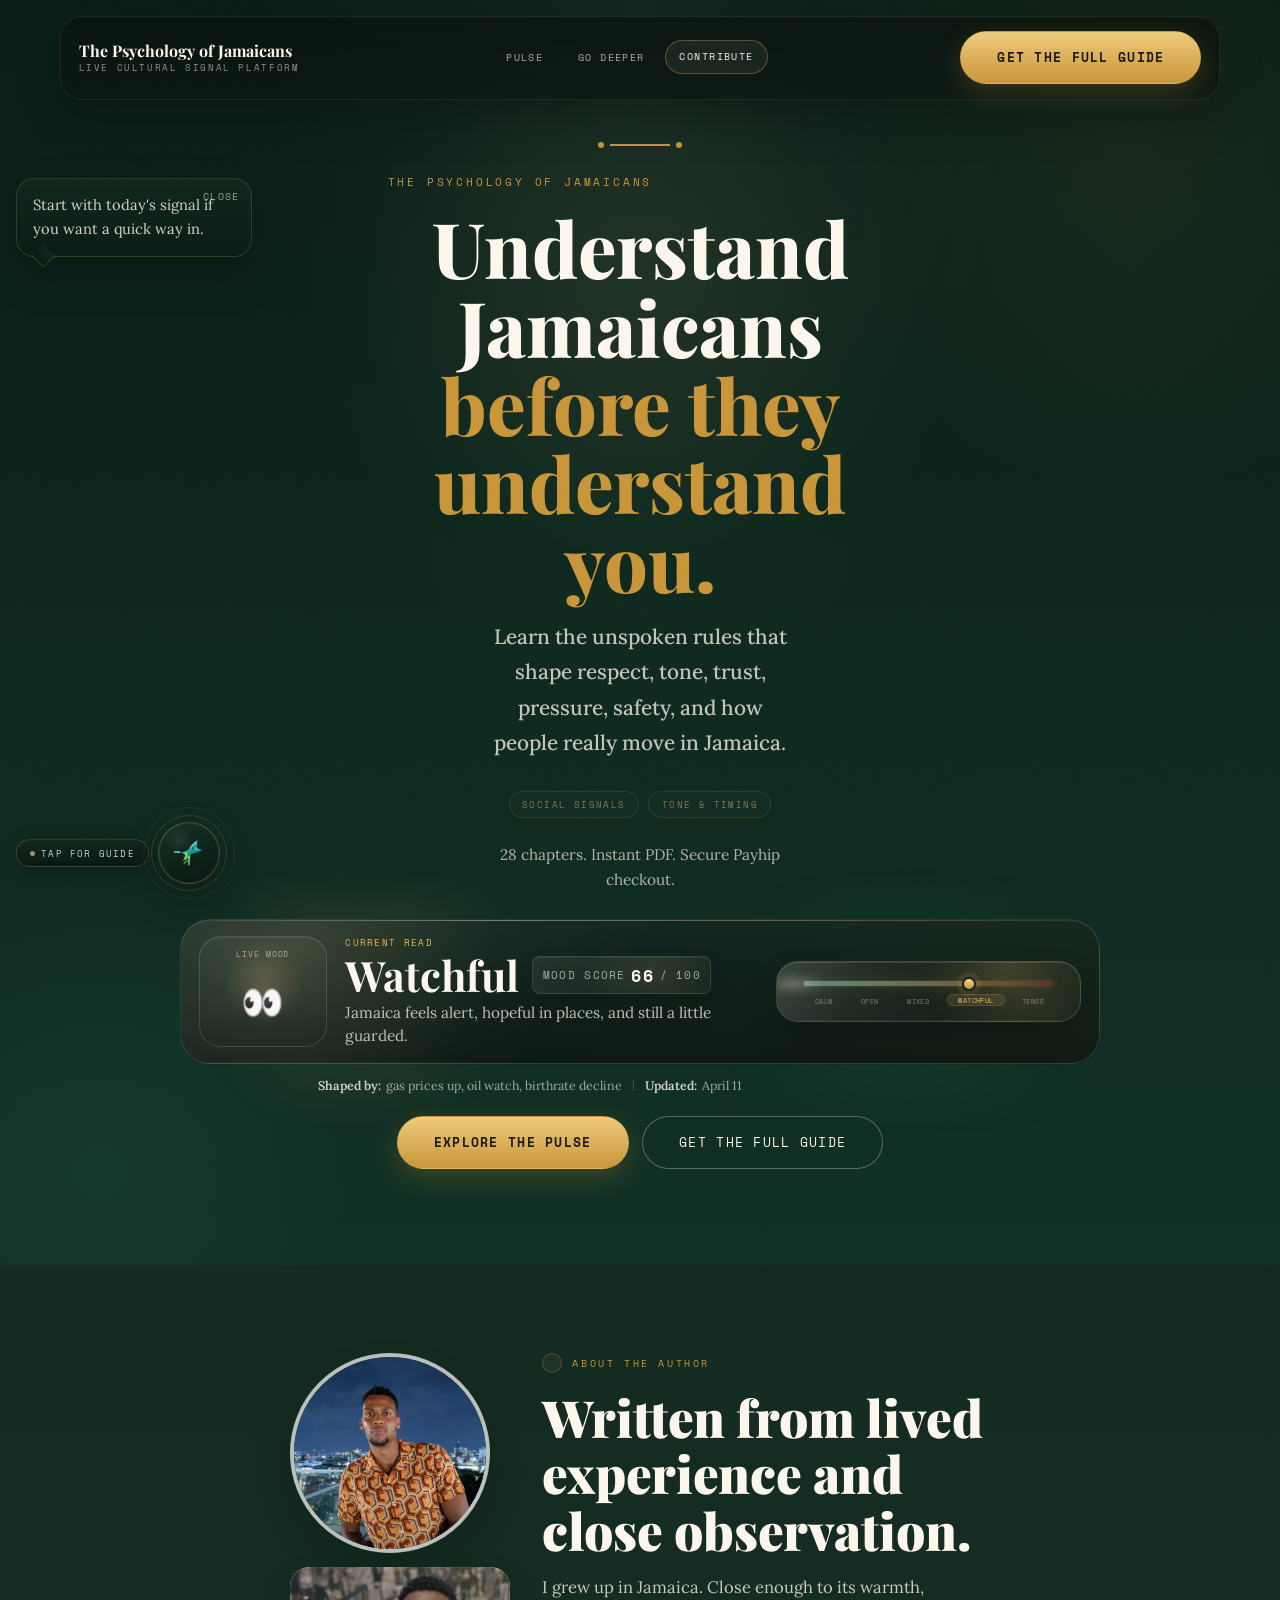
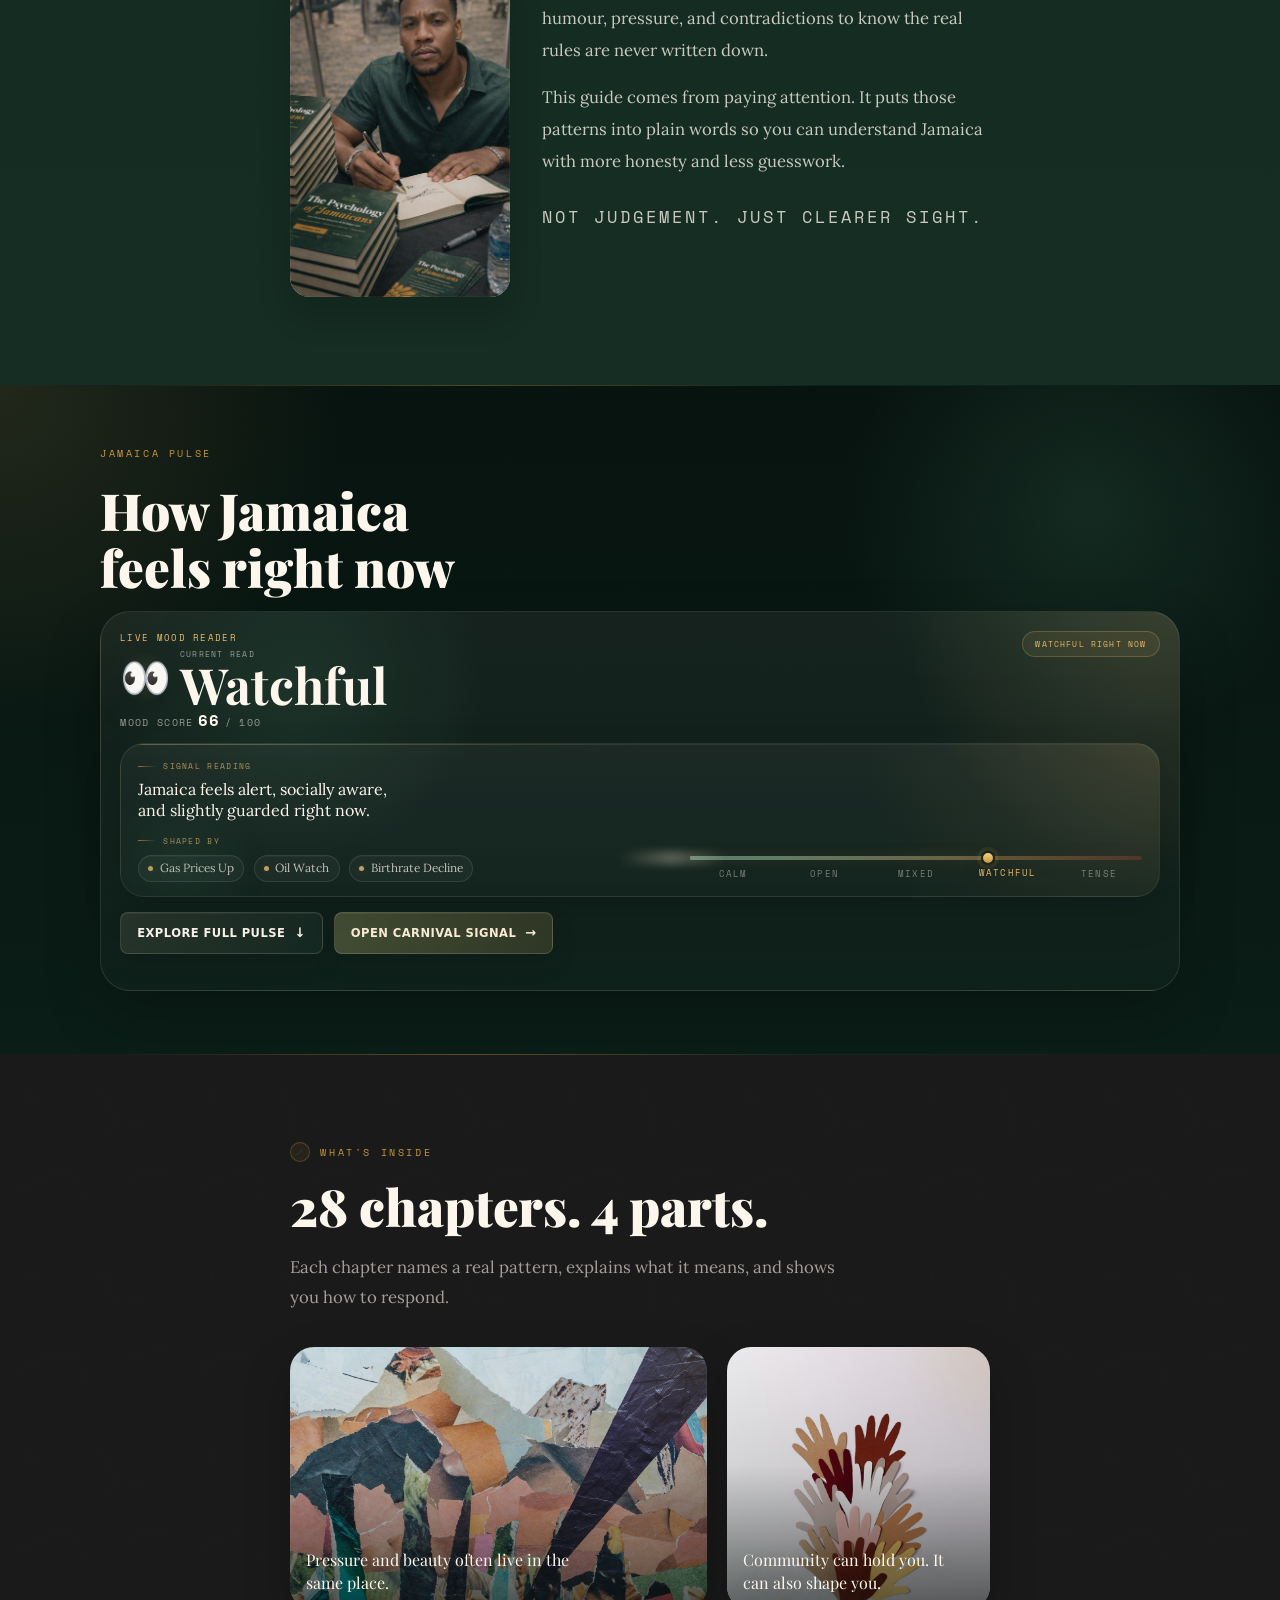
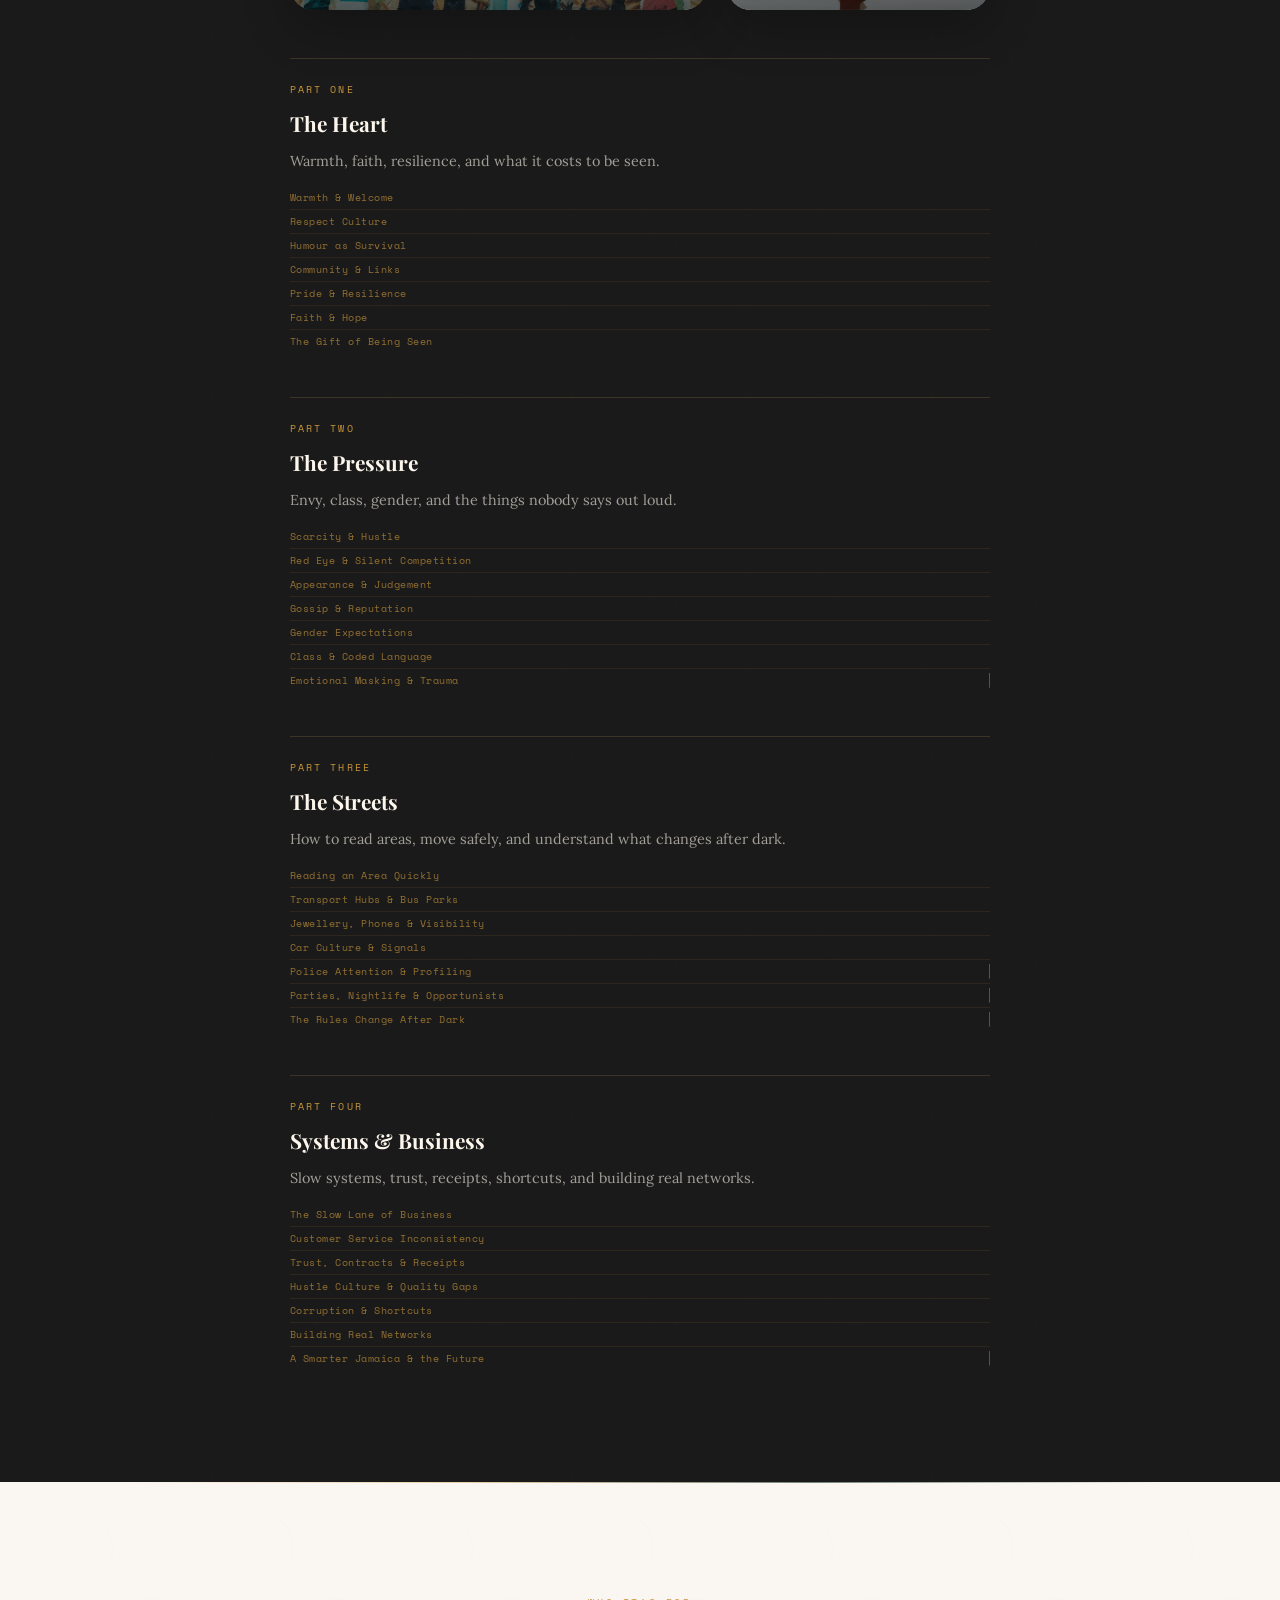
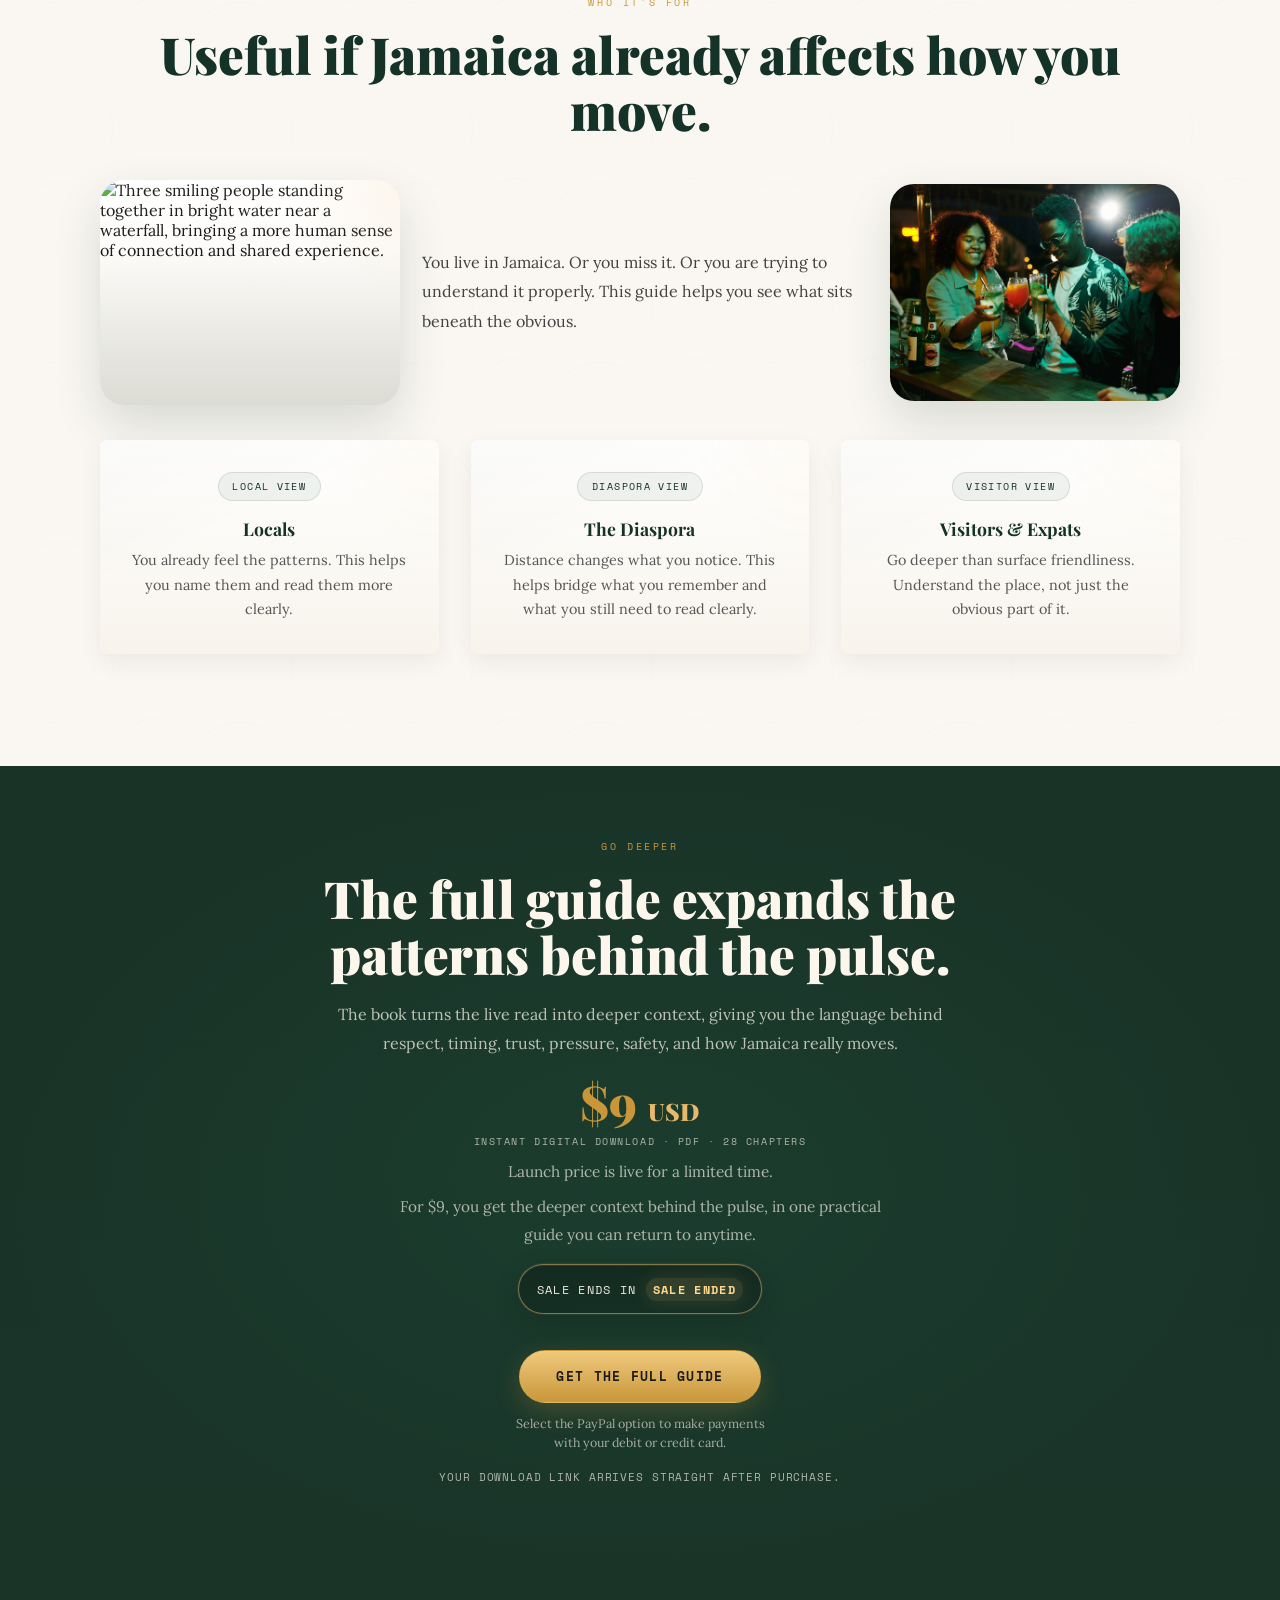
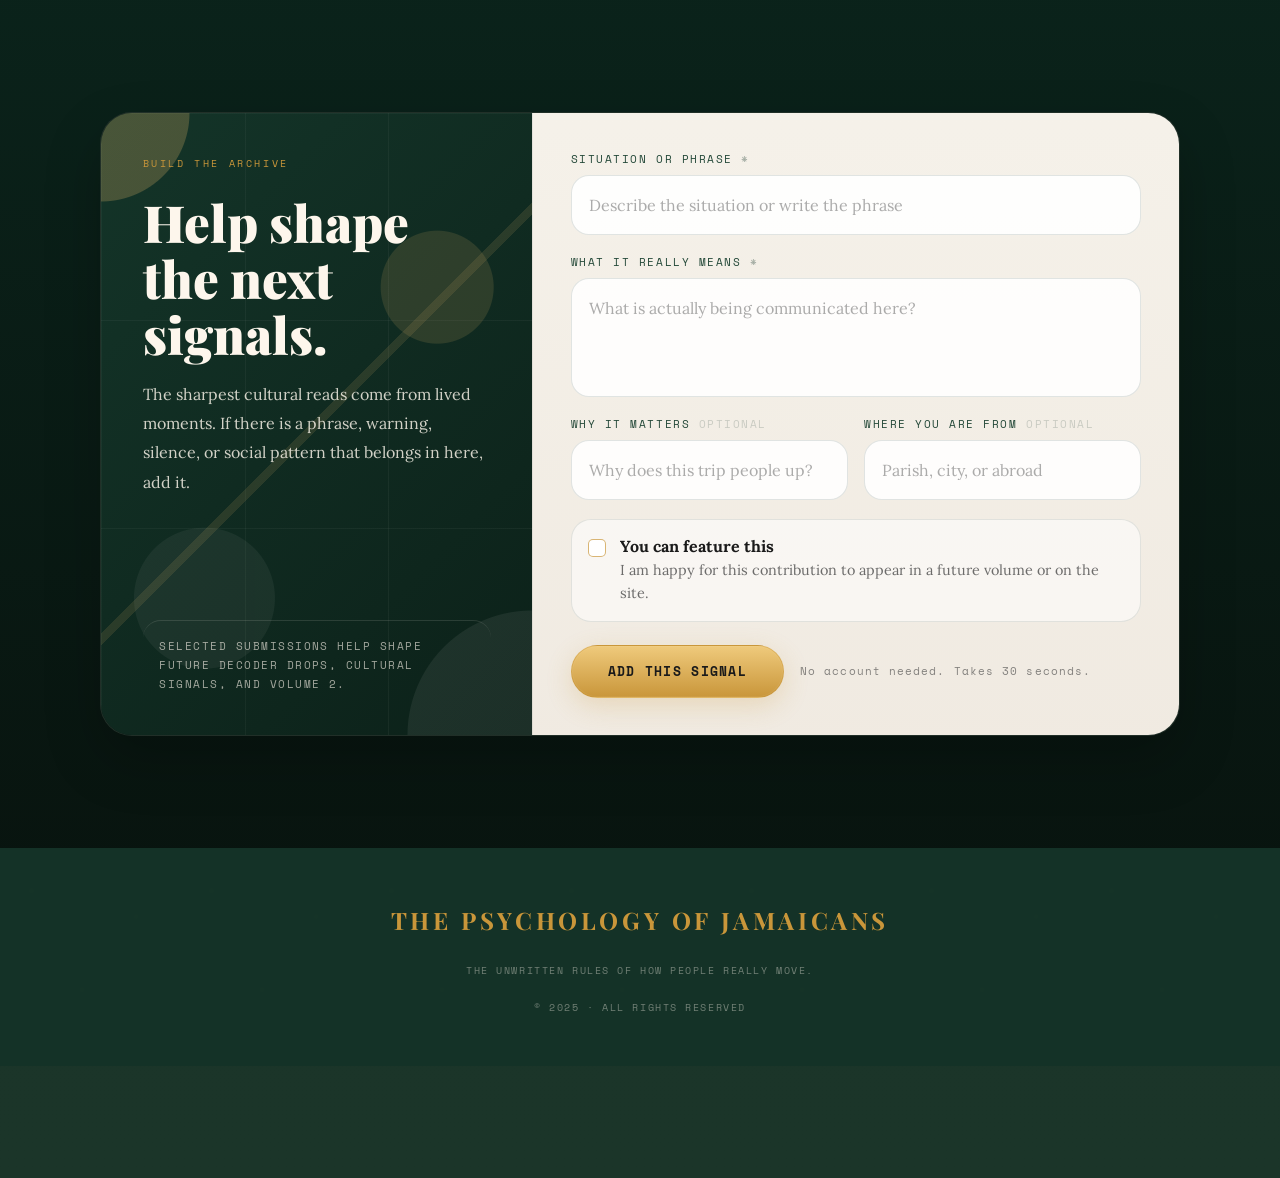
==== commit 33405a13: "Mobile polish, compressed images, and Carnival Signal page - Carnival Signal topbar: stays in a row " ====
--- a/index.html
+++ b/index.html
@@ -72,6 +72,7 @@
     --scroll-progress:0%;
     --guide-safe-top:7rem;
     --guide-safe-bottom:1rem;
+    --ui-sans:ui-sans-serif, system-ui, -apple-system, BlinkMacSystemFont, "Segoe UI", sans-serif;
     --texture-organic:url("data:image/svg+xml,%3Csvg viewBox='0 0 160 160' xmlns='http://www.w3.org/2000/svg'%3E%3Cg fill='none' stroke='%231B4332' stroke-opacity='.06' stroke-width='1.1'%3E%3Cpath d='M18 122c18-16 37-19 57-10'/%3E%3Cpath d='M87 32c12 10 16 24 11 41'/%3E%3Cpath d='M115 112c12-9 24-11 37-5'/%3E%3C/g%3E%3Cg fill='%23C9963A' fill-opacity='.035'%3E%3Ccircle cx='28' cy='38' r='2.2'/%3E%3Ccircle cx='121' cy='61' r='1.8'/%3E%3Ccircle cx='73' cy='126' r='2.1'/%3E%3C/g%3E%3C/svg%3E");
     --texture-vines:url("data:image/svg+xml,%3Csvg viewBox='0 0 640 320' xmlns='http://www.w3.org/2000/svg'%3E%3Cg fill='none' stroke='%231B4332' stroke-opacity='.055' stroke-width='1.35' stroke-linecap='round' stroke-linejoin='round'%3E%3Cpath d='M-20 214c73-47 149-57 228-31 51 17 103 18 156-6 41-19 87-48 155-40 55 7 92 31 141 67'/%3E%3Cpath d='M7 96c47 4 83 21 107 49 16 19 33 33 65 42 24 7 47 4 67-12 25-20 34-49 65-68 37-22 76-28 141-18 53 8 106 30 154 64'/%3E%3C/g%3E%3Cg fill='none' stroke='%23C9963A' stroke-opacity='.05' stroke-width='1.1' stroke-linecap='round' stroke-linejoin='round'%3E%3Cpath d='M116 153c14-9 25-23 31-41'/%3E%3Cpath d='M123 149c-6-16-5-31 3-45'/%3E%3Cpath d='M293 204c13-9 23-21 30-38'/%3E%3Cpath d='M301 200c-6-15-5-28 2-41'/%3E%3Cpath d='M470 135c14-8 24-20 29-36'/%3E%3Cpath d='M477 131c-5-13-4-26 3-39'/%3E%3Cpath d='M548 237c13-8 24-20 29-35'/%3E%3Cpath d='M555 233c-5-13-4-26 2-38'/%3E%3C/g%3E%3C/svg%3E");
   }
@@ -374,35 +375,63 @@
     --pulse-score:64;
     --pulse-score-display:0;
     position:relative;
-    margin-top:1.45rem;
-    padding:.35rem 0 .25rem;
+    margin:1.65rem auto 0;
+    width:min(100%, 920px);
+    padding:0;
     animation:fadeUp .9s .68s ease both;
   }
   .hero-pulse-strip::before{
     content:'';
     position:absolute;
-    inset:auto 8% 0 8%;
-    height:72%;
+    inset:-18% 5% -10%;
     background:
-      radial-gradient(circle at 18% 48%, rgba(232,185,106,.06), transparent 24%),
-      radial-gradient(circle at 82% 48%, rgba(73,138,104,.08), transparent 24%);
+      radial-gradient(circle at 16% 42%, rgba(232,185,106,.16), transparent 24%),
+      radial-gradient(circle at 82% 58%, rgba(73,138,104,.14), transparent 28%);
     pointer-events:none;
-    opacity:.78;
-    filter:blur(2px);
+    opacity:.7;
+    filter:blur(16px);
   }
   .hero-pulse-strip > *{
     position:relative;
     z-index:1;
   }
-  .hero-pulse-main{
+  .hero-pulse-bar{
+    position:relative;
+    overflow:hidden;
     display:grid;
-    grid-template-columns:minmax(0, 1fr);
-    gap:.9rem;
-    align-items:start;
-  }
-  .hero-pulse-intro{
-    display:grid;
-    gap:.42rem;
+    grid-template-columns:minmax(108px, .42fr) minmax(340px, 1.35fr) minmax(280px, 1fr);
+    align-items:center;
+    gap:1.15rem;
+    padding:1rem 1.1rem;
+    border-radius:30px;
+    clip-path:inset(0 round 30px);
+    border:1px solid rgba(253,246,236,.12);
+    background:
+      linear-gradient(135deg, rgba(255,255,255,.085), rgba(255,255,255,.018) 46%, rgba(232,185,106,.045)),
+      radial-gradient(circle at 13% 18%, rgba(232,185,106,.12), transparent 24%),
+      linear-gradient(180deg, rgba(15,35,27,.94), rgba(8,20,16,.96));
+    box-shadow:0 26px 58px rgba(0,0,0,.26), inset 0 1px 0 rgba(255,255,255,.08);
+    isolation:isolate;
+  }
+  .hero-pulse-bar::before{
+    content:'';
+    position:absolute;
+    inset:0;
+    background-image:var(--texture-organic);
+    background-size:180px 180px;
+    opacity:.14;
+    pointer-events:none;
+    z-index:-1;
+  }
+  .hero-pulse-bar::after{
+    content:'';
+    position:absolute;
+    left:1rem;
+    right:1rem;
+    top:0;
+    height:1px;
+    background:linear-gradient(90deg, transparent, rgba(253,246,236,.34), rgba(232,185,106,.3), transparent);
+    pointer-events:none;
   }
   .hero-pulse-kicker,
   .hero-pulse-reading-label,
@@ -416,18 +445,100 @@
   .pulse-context-label,
   .pulse-mood-kicker{
     color:var(--gold-light);
-    font-size:.56rem;
-    letter-spacing:.16em;
-  }
-  .hero-pulse-kicker,
-  .hero-pulse-help{
+    font-size:.54rem;
+    letter-spacing:.15em;
+  }
+  .hero-pulse-kicker{
     margin:0;
   }
-  .hero-pulse-lockup{
+  .hero-pulse-selector{
+    --reel-final:-7.98rem;
+    --reel-step:2.9rem;
+    position:relative;
+    overflow:hidden;
+    min-height:5.7rem;
+    display:grid;
+    align-content:center;
+    gap:.35rem;
+    padding:.62rem .58rem;
+    border-radius:22px;
+    border:1px solid rgba(253,246,236,.12);
+    background:
+      radial-gradient(circle at 50% 38%, rgba(232,185,106,.16), transparent 44%),
+      linear-gradient(180deg, rgba(253,246,236,.06), rgba(253,246,236,.018));
+    box-shadow:inset 0 1px 0 rgba(255,255,255,.07), inset 0 -16px 28px rgba(0,0,0,.12);
+    touch-action:pan-y;
+  }
+  .hero-pulse-selector::before{
+    content:'';
+    position:absolute;
+    inset:.45rem;
+    border-radius:18px;
+    background:radial-gradient(circle at var(--watch-x) var(--watch-y), rgba(253,246,236,.12), transparent 54%);
+    opacity:.65;
+    pointer-events:none;
+  }
+  .hero-pulse-selector::after{
+    content:'';
+    position:absolute;
+    inset:0;
+    border-radius:inherit;
+    background:linear-gradient(90deg, rgba(255,255,255,.08), transparent 20% 78%, rgba(255,255,255,.04));
+    opacity:.42;
+    pointer-events:none;
+  }
+  .hero-pulse-selector .hero-pulse-kicker{
+    position:relative;
+    z-index:2;
+    color:rgba(253,246,236,.58);
+    font-size:.48rem;
+    letter-spacing:.12em;
+    text-align:center;
+  }
+  .hero-mood-reel{
+    position:relative;
+    z-index:1;
+    height:4.35rem;
+    overflow:hidden;
+    border-radius:12px;
+    -webkit-mask-image:linear-gradient(180deg, transparent, #000 22%, #000 78%, transparent);
+    mask-image:linear-gradient(180deg, transparent, #000 22%, #000 78%, transparent);
+  }
+  .hero-mood-reel-track{
+    display:grid;
+    transform:translateY(var(--reel-final));
+    animation:heroMoodReelSettle 1.15s cubic-bezier(.19,.9,.2,1) .18s both;
+    will-change:transform, filter;
+  }
+  .hero-mood-reel-item{
+    height:var(--reel-step);
+    display:flex;
+    align-items:center;
+    justify-content:center;
+    color:rgba(253,246,236,.44);
+    filter:blur(.7px);
+    opacity:.24;
+    transform:scale(.88);
+    transition:opacity .24s ease, filter .24s ease, transform .24s ease;
+  }
+  .hero-mood-reel-item.is-active{
+    color:var(--cream);
+    filter:none;
+    opacity:1;
+    transform:scale(1);
+  }
+  .hero-mood-reel-emoji{
+    position:relative;
     display:inline-flex;
     align-items:center;
-    gap:.8rem;
-    flex-wrap:wrap;
+    justify-content:center;
+    min-width:2.3rem;
+    font-size:2.15rem;
+    line-height:1;
+    transform:translate3d(calc(var(--watch-look-x) * .32), calc(var(--watch-look-y) * .24), 0) rotate(var(--watch-tilt));
+    transform-origin:center;
+    filter:drop-shadow(0 9px 16px rgba(0,0,0,.2));
+    transition:transform .24s ease, filter .3s ease;
   }
   .watchful-lockup{
     --watch-x:50%;
@@ -479,48 +590,70 @@
     opacity:.72;
     transform:translateY(-50%) scale(1);
   }
-  .hero-pulse-mood{
-    display:inline-flex;
+  .hero-pulse-selector.watchful-lockup::before{
+    inset:.45rem;
+    height:auto;
+    border:0;
+    border-radius:18px;
+    background:radial-gradient(circle at var(--watch-x) var(--watch-y), rgba(253,246,236,.12), transparent 54%);
+    opacity:.65;
+    transform:none;
+    z-index:0;
+  }
+  .hero-pulse-selector.watchful-lockup::after{
+    inset:0;
+    left:auto;
+    top:auto;
+    width:auto;
+    height:auto;
+    border-radius:inherit;
+    background:
+      linear-gradient(90deg, rgba(255,255,255,.07), transparent 23% 77%, rgba(255,255,255,.045)),
+      linear-gradient(180deg, rgba(255,255,255,.04), transparent 42%);
+    opacity:.5;
+    transform:none;
+    z-index:0;
+  }
+  .hero-pulse-selector.watchful-lockup.is-watchful:hover::before,
+  .hero-pulse-selector.watchful-lockup.is-watchful:focus-within::before{
+    opacity:.88;
+    transform:none;
+  }
+  .hero-pulse-selector.watchful-lockup.is-watchful:hover::after,
+  .hero-pulse-selector.watchful-lockup.is-watchful:focus-within::after{
+    opacity:.56;
+    transform:none;
+  }
+  .hero-pulse-summary{
+    position:relative;
+    min-width:0;
+    display:grid;
+    gap:.42rem;
+    align-content:center;
+    text-align:left;
+  }
+  .hero-pulse-summary-head{
+    display:grid;
+    gap:.42rem;
+    min-width:0;
+  }
+  .hero-pulse-heading-row{
+    display:flex;
     align-items:center;
-    gap:.45rem;
+    justify-content:flex-start;
+    gap:.8rem;
+    min-width:0;
+    flex-wrap:wrap;
+  }
+  .hero-pulse-label{
     font-family:'Playfair Display',Georgia,serif;
-    font-size:clamp(2rem, 3vw, 2.9rem);
-    line-height:.94;
+    font-size:2.62rem;
+    line-height:.92;
     color:var(--cream);
-    transform:translate3d(var(--watch-shift-x), var(--watch-shift-y), 0);
-    transition:transform .24s ease, text-shadow .28s ease, color .28s ease;
-  }
-  .hero-pulse-mood-text{
-    display:grid;
-    gap:.16rem;
-  }
-  .hero-pulse-mood-text span{
-    color:rgba(253,246,236,.56);
-    font-family:'Space Mono',monospace;
-    font-size:.28em;
-    letter-spacing:.14em;
-    line-height:1;
-    text-transform:uppercase;
-  }
-  .hero-pulse-mood strong{
-    font-size:1em;
-    color:var(--cream);
-    transition:color .28s ease, text-shadow .28s ease, letter-spacing .28s ease;
-  }
-  .hero-pulse-emoji{
-    position:relative;
-    display:inline-flex;
-    align-items:center;
-    justify-content:center;
-    font-size:.92em;
-    line-height:1;
-    transform:translate3d(calc(var(--watch-shift-x) * .32 + var(--watch-look-x)), calc(var(--watch-shift-y) * .24 + var(--watch-look-y)), 0) rotate(var(--watch-tilt));
-    transform-origin:center;
-    filter:drop-shadow(0 6px 12px rgba(0,0,0,.18));
-    transition:transform .22s ease, filter .3s ease;
-    animation:watchfulFloat 4.8s ease-in-out infinite;
-  }
-  .hero-pulse-emoji::before,
+    letter-spacing:0;
+    transition:color .28s ease, text-shadow .28s ease;
+  }
+  .hero-mood-reel-emoji::before,
   .pulse-mood-emoji::before{
     content:'';
     position:absolute;
@@ -532,92 +665,110 @@
     animation:watchfulHalo 3.4s ease-in-out infinite;
     pointer-events:none;
   }
-  .watchful-lockup.is-watchful:hover .hero-pulse-mood,
+  .watchful-lockup.is-watchful:hover .hero-pulse-label,
   .watchful-lockup.is-watchful:hover .pulse-mood-line,
-  .watchful-lockup.is-watchful:focus-within .hero-pulse-mood,
+  .watchful-lockup.is-watchful:focus-within .hero-pulse-label,
   .watchful-lockup.is-watchful:focus-within .pulse-mood-line{
     text-shadow:0 10px 24px rgba(0,0,0,.16);
   }
-  .watchful-lockup.is-watchful:hover .hero-pulse-mood strong,
+  .watchful-lockup.is-watchful:hover .hero-pulse-label,
   .watchful-lockup.is-watchful:hover .pulse-mood,
-  .watchful-lockup.is-watchful:focus-within .hero-pulse-mood strong,
+  .watchful-lockup.is-watchful:focus-within .hero-pulse-label,
   .watchful-lockup.is-watchful:focus-within .pulse-mood{
     color:#fff5e8;
     text-shadow:0 0 18px rgba(232,185,106,.12);
-    letter-spacing:.01em;
-  }
-  .watchful-lockup.is-watchful:hover .hero-pulse-emoji,
+  }
+  .watchful-lockup.is-watchful:hover .hero-mood-reel-emoji,
   .watchful-lockup.is-watchful:hover .pulse-mood-emoji,
-  .watchful-lockup.is-watchful:focus-within .hero-pulse-emoji,
+  .watchful-lockup.is-watchful:focus-within .hero-mood-reel-emoji,
   .watchful-lockup.is-watchful:focus-within .pulse-mood-emoji{
     filter:drop-shadow(0 10px 18px rgba(232,185,106,.18));
-    animation-play-state:paused;
   }
   .hero-pulse-score{
+    display:inline-flex;
+    align-items:center;
+    gap:.36rem;
+    padding:.36rem .56rem .34rem .62rem;
+    border-radius:8px;
+    border:1px solid rgba(253,246,236,.12);
+    background:
+      linear-gradient(135deg, rgba(253,246,236,.07), rgba(253,246,236,.018)),
+      radial-gradient(circle at 68% 42%, rgba(232,185,106,.1), transparent 58%);
+    box-shadow:inset 0 1px 0 rgba(255,255,255,.06), 0 10px 22px rgba(0,0,0,.12);
     font-family:'Space Mono',monospace;
-    font-size:.72rem;
+    font-size:.66rem;
     letter-spacing:.12em;
     text-transform:uppercase;
     color:rgba(253,246,236,.62);
     white-space:nowrap;
-    transform:translateY(.12rem);
   }
   .hero-pulse-score strong{
+    display:inline-flex;
+    justify-content:flex-end;
+    min-width:2ch;
     color:var(--cream);
     font-size:1.05rem;
-  }
-  .hero-pulse-meter-shell{
+    font-variant-numeric:tabular-nums;
+    font-feature-settings:"tnum" 1;
+    transform-origin:center bottom;
+    transition:color .2s ease, text-shadow .2s ease, transform .2s ease;
+    will-change:contents, transform;
+  }
+  #hero-pulse-score-value.is-counting{
+    color:#fff4df;
+    text-shadow:0 0 16px rgba(232,185,106,.24), 0 8px 18px rgba(0,0,0,.28);
+    animation:heroScoreReadout 1.45s cubic-bezier(.19,.9,.22,1) both;
+  }
+  .hero-pulse-copy{
+    color:rgba(253,246,236,.74);
+    font-family:'Lora',Georgia,serif;
+    font-size:.96rem;
+    line-height:1.5;
+    max-width:37rem;
+    margin:0;
+  }
+  .hero-pulse-copy::before{
+    display:none;
+  }
+  .hero-pulse-meter-zone{
     position:relative;
     overflow:hidden;
+    min-width:0;
     display:grid;
-    grid-template-columns:minmax(0, 1.08fr) minmax(260px, .92fr);
-    gap:1.25rem;
-    align-items:end;
-    padding:.95rem 1rem .82rem;
-    border-radius:24px;
-    border:1px solid rgba(253,246,236,.08);
+    gap:.72rem;
+    padding:.92rem 1.05rem .82rem;
+    border-radius:22px;
+    border:1px solid rgba(253,246,236,.16);
     background:
-      radial-gradient(circle at top right, rgba(232,185,106,.1), transparent 28%),
-      linear-gradient(180deg, rgba(255,255,255,.04), rgba(255,255,255,.015));
-    box-shadow:inset 0 1px 0 rgba(255,255,255,.04), 0 18px 40px rgba(0,0,0,.14);
-  }
-  .hero-pulse-meter-shell::before{
+      linear-gradient(135deg, rgba(253,246,236,.105), rgba(253,246,236,.022) 52%, rgba(232,185,106,.045)),
+      radial-gradient(circle at 76% 4%, rgba(232,185,106,.2), transparent 36%),
+      linear-gradient(180deg, rgba(6,17,13,.28), rgba(6,17,13,.08));
+    box-shadow:inset 0 1px 0 rgba(255,255,255,.12), inset 0 -1px 0 rgba(255,255,255,.04), 0 16px 34px rgba(0,0,0,.16);
+    backdrop-filter:blur(10px);
+    -webkit-backdrop-filter:blur(10px);
+  }
+  .hero-pulse-meter-zone::before{
     content:'';
     position:absolute;
-    top:0;
-    left:1rem;
-    right:1rem;
-    height:1px;
-    background:linear-gradient(90deg, rgba(232,185,106,.48), rgba(232,185,106,.06), transparent);
-    opacity:.7;
+    inset:0;
+    border-radius:inherit;
+    background:
+      linear-gradient(120deg, rgba(255,255,255,.11), transparent 28% 72%, rgba(255,255,255,.035)),
+      linear-gradient(90deg, rgba(253,246,236,.04), transparent);
+    opacity:.62;
     pointer-events:none;
   }
-  .hero-pulse-meter-shell::after{
-    content:'';
-    position:absolute;
-    inset:auto auto -32% -2%;
-    width:10rem;
-    height:10rem;
-    border-radius:50%;
-    background:radial-gradient(circle, rgba(73,138,104,.12), transparent 72%);
-    filter:blur(6px);
-    pointer-events:none;
-  }
-  .hero-pulse-meter-copy{
+  .hero-pulse-meter{
+    position:relative;
+    z-index:1;
     display:grid;
-    gap:.4rem;
-    align-self:stretch;
-    padding-right:.15rem;
-  }
-  .hero-pulse-meter{
-    display:grid;
-    gap:.4rem;
-    align-self:end;
-    padding:.3rem 0 .1rem;
+    gap:.58rem;
+    align-self:center;
+    padding:.25rem .64rem .05rem;
   }
   .hero-pulse-meter-track{
     position:relative;
-    height:3px;
+    height:5px;
     border-radius:999px;
     background:
       linear-gradient(90deg,
@@ -627,7 +778,7 @@
         rgba(181,133,70,.46) 68%,
         rgba(122,60,42,.5) 100%);
     overflow:visible;
-    box-shadow:0 0 18px rgba(232,185,106,.08);
+    box-shadow:0 0 0 1px rgba(253,246,236,.055), 0 0 22px rgba(232,185,106,.1);
   }
   .hero-pulse-meter-track::after{
     content:'';
@@ -651,65 +802,114 @@
     background:linear-gradient(90deg, rgba(253,246,236,.22), rgba(253,246,236,.05));
     box-shadow:0 0 14px rgba(232,185,106,.12);
     animation:heroPulseFillGlow 3.4s ease-in-out infinite;
-    transition:width 1.18s cubic-bezier(.19,.9,.22,1);
+    transition:width 1.45s cubic-bezier(.19,.9,.22,1);
   }
   .hero-pulse-meter-marker{
     position:absolute;
     top:50%;
     left:calc(var(--pulse-score-display, 0) * 1%);
-    width:12px;
-    height:12px;
+    width:14px;
+    height:14px;
     border-radius:50%;
     background:linear-gradient(180deg, #f6d08b 0%, var(--gold) 100%);
-    border:1.5px solid rgba(10,24,18,.92);
-    box-shadow:0 0 0 4px rgba(232,185,106,.08), 0 8px 16px rgba(0,0,0,.28);
+    border:2px solid rgba(10,24,18,.92);
+    box-shadow:0 0 0 5px rgba(232,185,106,.1), 0 9px 18px rgba(0,0,0,.3);
     transform:translate(-50%, -50%);
     animation:heroPulseMarkerDrift 2.8s ease-in-out infinite;
-    transition:left 1.18s cubic-bezier(.19,.9,.22,1), box-shadow .34s ease;
+    transition:left 1.45s cubic-bezier(.19,.9,.22,1), box-shadow .34s ease;
   }
   .hero-pulse-states{
     display:grid;
-    grid-template-columns:repeat(5, minmax(0, 1fr));
-    gap:.3rem;
+    grid-template-columns:.82fr .82fr .9fr 1.22fr .86fr;
+    gap:.46rem;
+    align-items:center;
   }
   .hero-pulse-state{
+    display:inline-flex;
+    justify-content:center;
+    min-width:0;
+    padding:.16rem .1rem;
+    border-radius:6px;
     font-family:'Space Mono',monospace;
-    font-size:.48rem;
-    letter-spacing:.11em;
+    font-size:.43rem;
+    letter-spacing:.065em;
+    line-height:1;
     text-transform:uppercase;
     color:rgba(253,246,236,.4);
     text-align:center;
-    transition:color .18s ease, transform .18s ease;
+    white-space:nowrap;
+    transition:color .18s ease, transform .18s ease, background .18s ease, box-shadow .18s ease;
   }
   .hero-pulse-state.is-active{
     color:var(--gold-light);
+    background:rgba(232,185,106,.11);
+    box-shadow:inset 0 0 0 1px rgba(232,185,106,.16), 0 6px 14px rgba(0,0,0,.1);
     transform:translateY(-1px);
   }
-  .hero-pulse-copy{
-    color:rgba(253,246,236,.8);
-    font-size:.98rem;
-    line-height:1.55;
-    max-width:38ch;
-    margin:0;
-  }
-  .hero-pulse-help{
-    max-width:38rem;
-    color:rgba(253,246,236,.68);
-    font-size:.88rem;
-    line-height:1.55;
-  }
-  .hero-pulse-drivers{
+  .hero-pulse-support{
+    display:flex;
+    justify-content:center;
+    align-items:center;
+    flex-wrap:wrap;
+    gap:.55rem .7rem;
+    padding:.75rem .9rem 0;
     color:rgba(253,246,236,.62);
     font-size:.78rem;
-    line-height:1.5;
+    line-height:1.45;
     margin:0;
   }
-  .hero-pulse-drivers strong{
+  .hero-pulse-support-item{
+    display:inline-flex;
+    align-items:baseline;
+    gap:.32rem;
+    min-width:0;
+    overflow-wrap:anywhere;
+  }
+  .hero-pulse-support strong{
     color:rgba(253,246,236,.82);
     font-weight:600;
   }
+  .hero-pulse-divider{
+    width:1px;
+    height:.75rem;
+    background:rgba(253,246,236,.18);
+  }
   .hero-copy > .cta-group{
     margin-top:1.35rem;
+  }
+  @keyframes heroMoodReelSettle{
+    0%{
+      transform:translateY(-2.85rem);
+      filter:blur(1.4px);
+    }
+    46%{
+      transform:translateY(-8.75rem);
+      filter:blur(.8px);
+    }
+    72%{
+      transform:translateY(-7.72rem);
+      filter:blur(.22px);
+    }
+    100%{
+      transform:translateY(var(--reel-final));
+      filter:none;
+    }
+  }
+  @keyframes heroScoreReadout{
+    0%{
+      opacity:.42;
+      transform:translateY(.24rem) scale(.9);
+      letter-spacing:.05em;
+    }
+    42%{
+      opacity:1;
+      transform:translateY(-.06rem) scale(1.04);
+    }
+    100%{
+      opacity:1;
+      transform:translateY(0) scale(1);
+      letter-spacing:.02em;
+    }
   }
   @keyframes heroPulseSweep{
     0%, 16%{
@@ -1431,7 +1631,7 @@
   .pulse-reading{
     display:grid;
     gap:.42rem;
-    max-width:30ch;
+    max-width:36ch;
   }
   .pulse-reading-label,
   .pulse-drivers-label{
@@ -1454,7 +1654,7 @@
   }
   .pulse-interpretation{
     display:grid;
-    gap:.22rem;
+    gap:0;
     margin:0;
   }
   .pulse-signal-line{
@@ -1512,36 +1712,38 @@
     justify-content:center;
     gap:.55rem;
     align-self:start;
-    padding:.82rem 1.15rem;
-    border-radius:999px;
+    min-height:2.65rem;
+    padding:.78rem 1rem;
+    border-radius:8px;
     border:1px solid rgba(253,246,236,.14);
     background:
-      linear-gradient(180deg, rgba(255,255,255,.05), rgba(255,255,255,.018)),
-      linear-gradient(90deg, rgba(232,185,106,.05), rgba(73,138,104,.04));
+      linear-gradient(135deg, rgba(253,246,236,.07), rgba(253,246,236,.018)),
+      linear-gradient(90deg, rgba(232,185,106,.04), rgba(73,138,104,.045));
     color:var(--cream);
-    font-family:'Space Mono',monospace;
-    font-size:.6rem;
-    letter-spacing:.14em;
+    font-family:var(--ui-sans);
+    font-size:.72rem;
+    font-weight:700;
+    letter-spacing:.04em;
     text-transform:uppercase;
     cursor:pointer;
-    box-shadow:inset 0 1px 0 rgba(255,255,255,.05), 0 10px 24px rgba(0,0,0,.14);
-    transition:border-color .24s ease, background .24s ease, transform .24s ease, box-shadow .24s ease;
+    box-shadow:inset 0 1px 0 rgba(255,255,255,.06), 0 10px 24px rgba(0,0,0,.14);
+    transition:border-color .24s ease, background .24s ease, transform .24s ease, box-shadow .24s ease, color .24s ease;
   }
   .pulse-carnival-link{
     background:
-      linear-gradient(180deg, rgba(232,185,106,.16), rgba(232,185,106,.07)),
-      linear-gradient(90deg, rgba(73,138,104,.1), rgba(232,185,106,.08));
-    color:var(--gold-light);
+      linear-gradient(135deg, rgba(232,185,106,.22), rgba(232,185,106,.075)),
+      linear-gradient(90deg, rgba(73,138,104,.16), rgba(232,185,106,.08));
+    color:#fff1d8;
     text-decoration:none;
   }
   .pulse-toggle:hover,
   .pulse-carnival-link:hover{
-    border-color:rgba(232,185,106,.34);
+    border-color:rgba(232,185,106,.42);
     background:
-      linear-gradient(180deg, rgba(255,255,255,.06), rgba(255,255,255,.026)),
-      linear-gradient(90deg, rgba(232,185,106,.08), rgba(73,138,104,.05));
-    transform:translateY(-1px);
-    box-shadow:inset 0 1px 0 rgba(255,255,255,.05), 0 14px 28px rgba(0,0,0,.16), 0 0 0 1px rgba(232,185,106,.06);
+      linear-gradient(135deg, rgba(255,255,255,.1), rgba(255,255,255,.028)),
+      linear-gradient(90deg, rgba(232,185,106,.13), rgba(73,138,104,.08));
+    transform:translateY(-2px);
+    box-shadow:inset 0 1px 0 rgba(255,255,255,.08), 0 16px 30px rgba(0,0,0,.2), 0 0 0 3px rgba(232,185,106,.06);
   }
   .pulse-carnival-link:hover{
     color:var(--cream);
@@ -1556,6 +1758,10 @@
     content:'\2192';
     font-size:.82rem;
     line-height:1;
+    transition:transform .24s ease;
+  }
+  .pulse-carnival-link:hover::after{
+    transform:translateX(3px);
   }
   .pulse-toggle[aria-expanded="true"]::after{
     transform:rotate(180deg);
@@ -1574,14 +1780,14 @@
     opacity:1;
     transform:none;
     border-top-color:rgba(253,246,236,.08);
-    padding-top:1rem;
+    padding-top:.82rem;
     pointer-events:auto;
   }
   .pulse-detail-inner{
     overflow:hidden;
     min-height:0;
     display:grid;
-    gap:1rem;
+    gap:.78rem;
   }
   .pulse-detail-top{
     display:flex;
@@ -1592,22 +1798,23 @@
   }
   .pulse-detail-columns{
     display:grid;
-    grid-template-columns:minmax(0, .78fr) minmax(0, 1.22fr);
-    gap:1.15rem;
+    grid-template-columns:minmax(230px, .72fr) minmax(0, 1.28fr);
+    gap:.82rem;
     align-items:start;
   }
   .pulse-detail-block{
     position:relative;
     overflow:hidden;
     display:grid;
-    gap:.95rem;
-    padding:1.05rem;
-    border-radius:26px;
+    gap:.66rem;
+    padding:.82rem;
+    border-radius:18px;
     border:1px solid rgba(253,246,236,.1);
     background:
       radial-gradient(circle at top right, rgba(232,185,106,.1), transparent 28%),
       linear-gradient(180deg, rgba(255,255,255,.05), rgba(255,255,255,.02));
     box-shadow:inset 0 1px 0 rgba(255,255,255,.04), 0 18px 44px rgba(0,0,0,.16);
+    font-family:var(--ui-sans);
   }
   .pulse-detail-block::before{
     content:'';
@@ -1642,22 +1849,26 @@
     background:radial-gradient(circle, rgba(73,138,104,.1), transparent 72%);
   }
   .pulse-detail-section-head{
-    display:grid;
-    gap:.38rem;
+    display:flex;
+    align-items:flex-start;
+    justify-content:space-between;
+    gap:.75rem;
   }
   .pulse-detail-section-head strong{
     font-family:'Space Mono',monospace;
-    font-size:.54rem;
-    letter-spacing:.16em;
+    font-size:.48rem;
+    letter-spacing:.13em;
     text-transform:uppercase;
     color:var(--gold-light);
+    white-space:nowrap;
   }
   .pulse-detail-section-head p{
     color:rgba(253,246,236,.7);
-    font-size:.86rem;
-    line-height:1.6;
+    font-size:.74rem;
+    line-height:1.45;
     margin:0;
-    max-width:34ch;
+    max-width:28ch;
+    text-align:right;
   }
   .pulse-detail-kicker,
   .pulse-updated{
@@ -1682,20 +1893,27 @@
   }
   .pulse-metrics{
     display:grid;
-    grid-template-columns:repeat(2, minmax(0, 1fr));
-    gap:.8rem;
+    grid-template-columns:1fr;
+    gap:.42rem;
   }
   .pulse-metric{
     position:relative;
     overflow:hidden;
-    padding:1.05rem 1rem;
-    border-radius:22px;
+    display:grid;
+    grid-template-columns:2.35rem minmax(0, 1fr) auto;
+    grid-template-areas:
+      "icon label value"
+      "icon note value";
+    align-items:center;
+    gap:.16rem .7rem;
+    padding:.62rem .68rem .62rem .62rem;
+    border-radius:14px;
     border:1px solid rgba(253,246,236,.1);
     background:
       linear-gradient(180deg, rgba(253,246,236,.055), rgba(253,246,236,.02)),
       radial-gradient(circle at top right, rgba(232,185,106,.08), transparent 30%);
     box-shadow:0 12px 28px rgba(0,0,0,.12);
-    min-height:100%;
+    min-height:0;
     transition:transform .24s ease, border-color .24s ease, box-shadow .24s ease, opacity .3s ease, filter .3s ease;
   }
   .pulse-metric::before{
@@ -1707,10 +1925,19 @@
     height:1px;
     background:linear-gradient(90deg, rgba(232,185,106,.5), transparent 70%);
     opacity:.7;
+    pointer-events:none;
+  }
+  .pulse-metric::after{
+    content:'';
+    position:absolute;
+    inset:0;
+    border-radius:inherit;
+    pointer-events:none;
+    box-shadow:inset 0 0 0 1px rgba(253,246,236,.03);
   }
   .pulse-metric:nth-child(1){
-    grid-column:1 / -1;
-    padding:1.2rem 1.15rem 1.1rem;
+    grid-column:auto;
+    padding:.72rem .76rem .72rem .68rem;
     background:
       radial-gradient(circle at top right, rgba(232,185,106,.14), transparent 34%),
       linear-gradient(135deg, rgba(255,255,255,.06), rgba(255,255,255,.022));
@@ -1718,25 +1945,74 @@
   .pulse-metric:nth-child(1) .pulse-metric-label{
     color:var(--gold-light);
   }
+  .pulse-metric-icon{
+    position:relative;
+    overflow:hidden;
+    grid-area:icon;
+    display:inline-flex;
+    align-items:center;
+    justify-content:center;
+    width:2.12rem;
+    height:2.12rem;
+    border-radius:999px;
+    border:1px solid rgba(232,185,106,.16);
+    background:
+      radial-gradient(circle at 50% 44%, rgba(232,185,106,.2), transparent 58%),
+      radial-gradient(circle, rgba(250,247,242,.08), rgba(250,247,242,.025));
+    box-shadow:inset 0 1px 0 rgba(255,255,255,.06), 0 10px 18px rgba(0,0,0,.12);
+    font-size:1.08rem;
+    line-height:1;
+    transform-origin:center;
+    animation:pulseMetricTile 4.8s ease-in-out infinite;
+    clip-path:circle(50% at 50% 50%);
+  }
+  .pulse-metric-icon-inner{
+    display:inline-block;
+    transform-origin:center;
+    filter:drop-shadow(0 2px 6px rgba(0,0,0,.16));
+    animation:pulseMetricSignal 4.8s ease-in-out infinite;
+  }
+  .pulse-metric:nth-child(2) .pulse-metric-icon,
+  .pulse-metric:nth-child(2) .pulse-metric-icon-inner{animation-delay:.18s;}
+  .pulse-metric:nth-child(3) .pulse-metric-icon,
+  .pulse-metric:nth-child(3) .pulse-metric-icon-inner{animation-delay:.36s;}
+  .pulse-metric:nth-child(4) .pulse-metric-icon,
+  .pulse-metric:nth-child(4) .pulse-metric-icon-inner{animation-delay:.54s;}
+  .pulse-metric:nth-child(5) .pulse-metric-icon,
+  .pulse-metric:nth-child(5) .pulse-metric-icon-inner{animation-delay:.72s;}
+  .pulse-metric:nth-child(6) .pulse-metric-icon,
+  .pulse-metric:nth-child(6) .pulse-metric-icon-inner{animation-delay:.9s;}
   .pulse-metric-label{
     display:block;
-    font-family:'Space Mono',monospace;
-    font-size:.55rem;
-    letter-spacing:.16em;
+    grid-area:label;
+    font-family:var(--ui-sans);
+    font-weight:700;
+    font-size:.47rem;
+    letter-spacing:.08em;
     text-transform:uppercase;
     color:rgba(232,185,106,.78);
   }
   .pulse-metric-value{
-    display:block;
-    margin-top:.55rem;
-    font-family:'Playfair Display',Georgia,serif;
-    font-size:1.3rem;
+    display:inline-flex;
+    align-items:center;
+    justify-content:flex-end;
+    grid-area:value;
+    margin-top:0;
+    font-family:var(--ui-sans);
+    font-size:.92rem;
+    font-weight:800;
     line-height:1.15;
     color:var(--cream);
+    text-align:right;
+    white-space:nowrap;
+    padding:.28rem .5rem .3rem;
+    border-radius:8px;
+    border:1px solid rgba(253,246,236,.1);
+    background:rgba(253,246,236,.045);
     will-change:transform, opacity;
   }
   .pulse-metric:nth-child(1) .pulse-metric-value{
-    font-size:2rem;
+    font-size:1rem;
   }
   .pulse-metric-value.is-counting,
   #pulse-score-value.is-counting,
@@ -1745,10 +2021,11 @@
   }
   .pulse-metric-note{
     display:block;
-    margin-top:.42rem;
+    grid-area:note;
+    margin-top:0;
     color:rgba(253,246,236,.62);
-    font-size:.78rem;
-    line-height:1.5;
+    font-size:.68rem;
+    line-height:1.32;
   }
   .pulse-metric:hover{
     transform:translateY(-2px);
@@ -1757,21 +2034,21 @@
   }
   .pulse-signals{
     display:grid;
-    grid-template-columns:repeat(12, minmax(0, 1fr));
-    gap:.9rem;
+    grid-template-columns:1fr;
+    gap:.5rem;
   }
   .pulse-signal-card{
     position:relative;
     overflow:hidden;
-    grid-column:span 6;
-    padding:1.1rem 1rem 1rem;
-    border-radius:24px;
+    grid-column:1 / -1;
+    padding:.72rem .82rem .68rem;
+    border-radius:16px;
     border:1px solid rgba(253,246,236,.1);
     background:linear-gradient(180deg, rgba(253,246,236,.05), rgba(253,246,236,.025));
     box-shadow:0 18px 34px rgba(0,0,0,.16);
     display:grid;
-    gap:.82rem;
-    min-height:100%;
+    gap:.48rem;
+    min-height:0;
     transition:transform .26s ease, border-color .26s ease, box-shadow .26s ease, opacity .3s ease, filter .3s ease;
   }
   .pulse-signal-card.is-collapsible{
@@ -1791,22 +2068,22 @@
     content:'';
     position:absolute;
     inset:auto auto 0 0;
-    width:5px;
-    height:44%;
+    width:3px;
+    height:58%;
     border-radius:0 999px 999px 0;
     background:linear-gradient(180deg, rgba(232,185,106,.9), rgba(232,185,106,.1));
     opacity:.8;
   }
   .pulse-signal-card:nth-child(1){
     grid-column:1 / -1;
-    padding:1.2rem 1.15rem 1.1rem;
+    padding:.78rem .86rem .74rem;
   }
   .pulse-signal-toggle{
     position:relative;
     z-index:1;
     width:100%;
     display:grid;
-    gap:.78rem;
+    gap:.42rem;
     padding:0;
     border:0;
     background:none;
@@ -1823,7 +2100,7 @@
   }
   .pulse-signal-heading{
     display:grid;
-    gap:.72rem;
+    gap:.45rem;
   }
   .pulse-signal-card[data-tone="pressure"]{
     background:
@@ -1848,21 +2125,23 @@
   .pulse-signal-meta{
     display:flex;
     align-items:center;
-    justify-content:space-between;
-    gap:.7rem;
+    justify-content:flex-start;
+    gap:.42rem;
+    flex-wrap:wrap;
   }
   .pulse-signal-toggle .pulse-signal-meta{
-    align-items:flex-start;
+    align-items:center;
   }
   .pulse-signal-type,
   .pulse-signal-weight{
     display:inline-flex;
     align-items:center;
-    padding:.36rem .66rem;
+    padding:.26rem .5rem;
     border-radius:999px;
-    font-family:'Space Mono',monospace;
-    font-size:.52rem;
-    letter-spacing:.14em;
+    font-family:var(--ui-sans);
+    font-weight:700;
+    font-size:.43rem;
+    letter-spacing:.09em;
     text-transform:uppercase;
   }
   .pulse-signal-type{
@@ -1874,6 +2153,7 @@
     border:1px solid rgba(253,246,236,.08);
     background:rgba(0,0,0,.14);
     color:rgba(253,246,236,.62);
+    margin-left:auto;
   }
   .pulse-signal-toggle .pulse-signal-weight{
     gap:.45rem;
@@ -1906,18 +2186,19 @@
     transition:opacity .24s ease;
   }
   .pulse-signal-title{
-    font-family:'Playfair Display',Georgia,serif;
-    font-size:1.12rem;
-    line-height:1.12;
+    font-family:var(--ui-sans);
+    font-size:.92rem;
+    font-weight:760;
+    line-height:1.24;
     color:var(--cream);
-    max-width:22ch;
+    max-width:36ch;
   }
   .pulse-signal-card:nth-child(1) .pulse-signal-title{
-    font-size:1.42rem;
-    max-width:20ch;
+    font-size:1rem;
+    max-width:36ch;
   }
   .pulse-signal-card.is-collapsible .pulse-signal-title{
-    max-width:18ch;
+    max-width:36ch;
   }
   .pulse-signal-panel{
     display:grid;
@@ -1933,9 +2214,16 @@
   .pulse-signal-copy{
     margin:0;
     color:rgba(253,246,236,.74);
-    font-size:.85rem;
-    line-height:1.68;
-    max-width:44ch;
+    font-family:var(--ui-sans);
+    font-size:.76rem;
+    line-height:1.45;
+    max-width:58ch;
+  }
+  .pulse-signal-card:nth-child(1) .pulse-signal-copy{
+    display:-webkit-box;
+    -webkit-line-clamp:2;
+    -webkit-box-orient:vertical;
+    overflow:hidden;
   }
   .pulse-signal-card.is-open .pulse-signal-panel{
     grid-template-rows:1fr;
@@ -1952,9 +2240,9 @@
     opacity:0;
   }
   .pulse-signal-card:hover{
-    transform:translateY(-3px);
+    transform:translateY(-1px);
     border-color:rgba(232,185,106,.18);
-    box-shadow:0 22px 40px rgba(0,0,0,.2);
+    box-shadow:0 14px 26px rgba(0,0,0,.16);
   }
   .pulse-signal-card.is-collapsible:hover .pulse-signal-caret,
   .pulse-signal-card.is-collapsible:focus-within .pulse-signal-caret{
@@ -1993,19 +2281,38 @@
     60%{transform:translateY(-2px) scale(1.02);opacity:1;}
     100%{transform:translateY(0) scale(1);opacity:1;}
   }
+  @keyframes pulseMetricTile{
+    0%,100%{box-shadow:inset 0 1px 0 rgba(255,255,255,.06), 0 10px 18px rgba(0,0,0,.12);}
+    18%{box-shadow:inset 0 1px 0 rgba(255,255,255,.08), 0 0 0 3px rgba(232,185,106,.08), 0 12px 20px rgba(0,0,0,.14);}
+  }
+  @keyframes pulseMetricSignal{
+    0%,100%{transform:translateY(0) rotate(0deg) scale(1);}
+    18%{transform:translateY(-1px) rotate(-1.2deg) scale(1.03);}
+    36%{transform:translateY(0) rotate(1deg) scale(1);}
+  }
   @keyframes watchfulHalo{
     0%,100%{opacity:.24;transform:scale(.82);}
     50%{opacity:.48;transform:scale(1);}
   }
   @media(prefers-reduced-motion:reduce){
-    .hero-pulse-emoji,
+    .hero-mood-reel-track,
+    .hero-mood-reel-emoji,
+    .pulse-metric-icon,
+    .pulse-metric-icon-inner,
     .pulse-mood-emoji{
       animation:none;
     }
+    .hero-mood-reel-track{
+      transform:translateY(var(--reel-final));
+      filter:none;
+    }
+    #hero-pulse-score-value.is-counting{
+      animation:none;
+    }
     .watchful-lockup,
-    .hero-pulse-mood,
+    .hero-pulse-label,
     .pulse-mood-line,
-    .hero-pulse-emoji,
+    .hero-mood-reel-emoji,
     .pulse-mood-emoji,
     .hero-pulse-meter-fill,
     .hero-pulse-meter-marker,
@@ -2015,19 +2322,16 @@
     }
   }
   @media(max-width:980px){
-    .hero-pulse-main{
-      grid-template-columns:1fr;
-      gap:1.1rem;
-      align-items:start;
-    }
-    .hero-pulse-meter-shell{
-      grid-template-columns:1fr;
-      gap:.8rem;
-      align-items:start;
-      padding:.92rem .95rem .78rem;
-    }
-    .hero-pulse-header{
-      align-items:flex-start;
+    .hero-pulse-strip{
+      width:min(100%, 680px);
+    }
+    .hero-pulse-bar{
+      grid-template-columns:minmax(108px, .45fr) minmax(0, 1fr);
+      align-items:center;
+      gap:.85rem;
+    }
+    .hero-pulse-meter-zone{
+      grid-column:1 / -1;
     }
     .pulse-summary-top{
       grid-template-columns:1fr;
@@ -2045,13 +2349,13 @@
       grid-template-columns:1fr;
     }
     .pulse-metrics{
-      grid-template-columns:repeat(2, minmax(0, 1fr));
+      grid-template-columns:1fr;
     }
     .pulse-signals{
-      grid-template-columns:repeat(2, minmax(0, 1fr));
+      grid-template-columns:1fr;
     }
     .pulse-signal-card{
-      grid-column:auto;
+      grid-column:1 / -1;
     }
     .pulse-signal-card:nth-child(1){
       grid-column:1 / -1;
@@ -2060,12 +2364,40 @@
   @media(max-width:640px){
     .hero-pulse-strip{
       margin-top:1.1rem;
-      padding:.2rem 0 .15rem;
-    }
-    .hero-pulse-meter-shell{
-      padding:.82rem .84rem .72rem;
+      width:100%;
+    }
+    .hero-pulse-bar{
+      grid-template-columns:1fr;
+      padding:.78rem;
       border-radius:22px;
-      gap:.72rem;
+      gap:.78rem;
+    }
+    .hero-pulse-selector{
+      width:100%;
+      max-width:8.6rem;
+      min-height:5.7rem;
+      justify-self:center;
+    }
+    .hero-pulse-summary{
+      text-align:center;
+      justify-items:center;
+      width:100%;
+    }
+    .hero-pulse-summary-head{
+      justify-items:center;
+      width:100%;
+    }
+    .hero-pulse-heading-row{
+      justify-content:center;
+      flex-wrap:wrap;
+      gap:.46rem .68rem;
+    }
+    .hero-pulse-label{
+      font-size:2.12rem;
+    }
+    .hero-pulse-meter-zone{
+      padding:.72rem .72rem .66rem;
+      border-radius:16px;
     }
     .pulse-meter-shell{
       padding:.84rem .86rem .74rem;
@@ -2097,28 +2429,28 @@
     .pulse-score-line strong{
       font-size:.9rem;
     }
-    .hero-pulse-lockup{
-      gap:.45rem .55rem;
-    }
-    .hero-pulse-mood{
-      font-size:1.85rem;
-    }
     .hero-pulse-score{
       font-size:.62rem;
       letter-spacing:.1em;
-      transform:none;
     }
     .hero-pulse-state{
-      font-size:.42rem;
-      letter-spacing:.08em;
+      font-size:.37rem;
+      letter-spacing:.035em;
+      padding:.14rem .06rem;
     }
     .hero-pulse-copy{
       font-size:.88rem;
       max-width:none;
-      line-height:1.48;
-    }
-    .hero-pulse-drivers{
+      line-height:1.46;
+      text-align:center;
+    }
+    .hero-pulse-support{
       font-size:.72rem;
+      padding:.7rem .25rem 0;
+      gap:.4rem .55rem;
+    }
+    .hero-pulse-divider{
+      display:none;
     }
     .pulse-interpretation{
       max-width:none;
@@ -2136,6 +2468,14 @@
       font-size:.68rem;
       padding:.32rem .52rem;
     }
+    .pulse-detail-section-head{
+      display:grid;
+      gap:.28rem;
+    }
+    .pulse-detail-section-head p{
+      text-align:left;
+      max-width:none;
+    }
     .pulse-signal-card.is-collapsible .pulse-signal-title{
       max-width:none;
     }
@@ -2168,6 +2508,25 @@
     .pulse-metrics,
     .pulse-signals{
       grid-template-columns:1fr;
+    }
+    .pulse-metric{
+      grid-template-columns:2.05rem minmax(0, 1fr) auto;
+      gap:.14rem .54rem;
+      padding:.58rem .6rem;
+    }
+    .pulse-metric-icon{
+      width:1.88rem;
+      height:1.88rem;
+      font-size:.98rem;
+    }
+    .pulse-metric-value{
+      max-width:8.6rem;
+      font-size:.78rem;
+      white-space:normal;
+      text-wrap:balance;
+    }
+    .pulse-metric:nth-child(1) .pulse-metric-value{
+      font-size:.82rem;
     }
     .pulse-metric:nth-child(1),
     .pulse-signal-card:nth-child(1),
@@ -2210,6 +2569,21 @@
     }
     .pulse-signal-line{
       font-size:.86rem;
+    }
+    .pulse-metric{
+      grid-template-columns:1.95rem minmax(0, 1fr);
+      grid-template-areas:
+        "icon label"
+        "icon value"
+        "icon note";
+      align-items:start;
+      gap:.12rem .5rem;
+    }
+    .pulse-metric-value{
+      justify-self:start;
+      text-align:left;
+      max-width:100%;
+      margin-top:.14rem;
     }
     .pulse-driver-chip{
       font-size:.64rem;
@@ -4311,11 +4685,11 @@
   }
   .hero-inner{
     display:block;
-    width:min(700px, 100%);
+    width:min(940px, 100%);
     margin:0 auto;
   }
   .hero-copy{
-    max-width:700px;
+    max-width:940px;
     text-align:center;
     margin:0 auto;
   }
@@ -5159,22 +5533,32 @@
     </div>
 
     <div class="hero-pulse-strip" id="hero-pulse-strip" aria-label="Jamaica Pulse preview">
-      <div class="hero-pulse-main">
-        <div class="hero-pulse-intro">
-          <p class="hero-pulse-kicker">Live mood reader</p>
-          <div class="hero-pulse-lockup watchful-lockup" id="hero-watchful-lockup">
-            <span class="hero-pulse-mood"><span class="hero-pulse-emoji" id="hero-pulse-emoji" aria-hidden="true">👀</span><span class="hero-pulse-mood-text"><span>Current read</span><strong id="hero-pulse-label">Watchful</strong></span></span>
-            <span class="hero-pulse-score">Mood score <strong id="hero-pulse-score-value">64</strong> / 100</span>
+      <div class="hero-pulse-bar">
+        <div class="hero-pulse-selector watchful-lockup" id="hero-watchful-lockup" aria-hidden="true">
+          <p class="hero-pulse-kicker">Live mood</p>
+          <div class="hero-mood-reel">
+            <div class="hero-mood-reel-track">
+              <span class="hero-mood-reel-item"><span class="hero-mood-reel-emoji">🙂</span></span>
+              <span class="hero-mood-reel-item"><span class="hero-mood-reel-emoji">😌</span></span>
+              <span class="hero-mood-reel-item"><span class="hero-mood-reel-emoji">😐</span></span>
+              <span class="hero-mood-reel-item is-active"><span class="hero-mood-reel-emoji" id="hero-pulse-emoji">👀</span></span>
+              <span class="hero-mood-reel-item"><span class="hero-mood-reel-emoji">😬</span></span>
+            </div>
           </div>
-          <p class="hero-pulse-help">A quick read of the social temperature in Jamaica right now.</p>
         </div>
 
-        <div class="hero-pulse-meter-shell">
-          <div class="hero-pulse-meter-copy">
-            <span class="hero-pulse-reading-label">What that means</span>
-            <p class="hero-pulse-copy" id="hero-pulse-interpretation">Jamaica feels alert and socially aware right now.</p>
-            <p class="hero-pulse-drivers"><strong>Shaped by:</strong> <span id="hero-pulse-drivers">cost pressure, guarded trust, active cultural energy</span></p>
+        <div class="hero-pulse-summary">
+          <div class="hero-pulse-summary-head">
+            <span class="hero-pulse-reading-label">Current read</span>
+            <div class="hero-pulse-heading-row">
+              <strong class="hero-pulse-label" id="hero-pulse-label">Watchful</strong>
+              <span class="hero-pulse-score">Mood score <strong id="hero-pulse-score-value">0</strong> / 100</span>
+            </div>
           </div>
+          <p class="hero-pulse-copy" id="hero-pulse-interpretation">Jamaica feels alert, socially aware, and slightly guarded right now.</p>
+        </div>
+
+        <div class="hero-pulse-meter-zone">
           <div class="hero-pulse-meter" aria-label="Jamaica pulse spectrum">
             <div class="hero-pulse-meter-track">
               <span class="hero-pulse-meter-fill" aria-hidden="true"></span>
@@ -5190,11 +5574,16 @@
           </div>
         </div>
       </div>
+      <p class="hero-pulse-support">
+        <span class="hero-pulse-support-item"><strong>Shaped by:</strong> <span id="hero-pulse-drivers">cost pressure, guarded trust, active cultural energy</span></span>
+        <span class="hero-pulse-divider" aria-hidden="true"></span>
+        <span class="hero-pulse-support-item"><strong>Updated:</strong> <span id="hero-pulse-updated">April 9</span></span>
+      </p>
     </div>
 
     <div class="cta-group">
-      <a href="#jamaica-pulse" class="btn-primary" id="hero-pulse-cta" data-open-pulse="true">Explore the pulse</a>
-      <a href="https://payhip.com/b/5QwFv" target="_blank" rel="noopener noreferrer" class="btn-secondary buy-link" data-buy-source="hero">Get the full guide</a>
+      <a href="#jamaica-pulse" class="btn-primary" id="hero-pulse-cta" data-open-pulse="true">Explore the Pulse</a>
+      <a href="https://payhip.com/b/5QwFv" target="_blank" rel="noopener noreferrer" class="btn-secondary buy-link" data-buy-source="hero">Get the Full Guide</a>
     </div>
     </div>
 
@@ -5405,7 +5794,7 @@
         <div class="pulse-detail" id="pulse-detail" aria-hidden="true">
           <div class="pulse-detail-inner">
             <div class="pulse-detail-top">
-              <span class="pulse-detail-kicker">Full pulse</span>
+              <span class="pulse-detail-kicker">Pulse breakdown</span>
               <span class="pulse-updated" id="pulse-updated">Last updated just now</span>
             </div>
 
@@ -5413,15 +5802,15 @@
               <section class="pulse-detail-block" data-surface="metrics">
                 <div class="pulse-detail-section-head">
                   <strong>Readings</strong>
-                  <p>Fast indicators behind the current mood.</p>
+                  <p>The numbers translated into plain signals.</p>
                 </div>
                 <div class="pulse-metrics" id="pulse-metrics"></div>
               </section>
 
               <section class="pulse-detail-block" data-surface="signals">
                 <div class="pulse-detail-section-head">
-                  <strong>Signal Board</strong>
-                  <p>The deeper currents shaping the pulse right now.</p>
+                  <strong>What it means</strong>
+                  <p>The human read behind the numbers.</p>
                 </div>
                 <div class="pulse-signals" id="pulse-signals"></div>
               </section>
@@ -5626,7 +6015,7 @@
 </section>
 
 <!-- -- WHO IS THIS FOR -------------------------------------------------------- -->
-<section class="forwho" id="who-its-for" data-nav-section="who-its-for" hidden data-home-disabled="true">
+<section class="forwho" id="who-its-for" data-nav-section="who-its-for">
   <div class="container">
     <div class="reveal" style="text-align:center;margin-bottom:1rem;">
       <span class="section-label">Who it's for</span>
@@ -5756,6 +6145,7 @@
           <ul class="check-list">
             <li>You want to understand Jamaica beyond the tourist view.</li>
             <li>You feel these patterns but want clearer words for them.</li>
+            <li>You are in the diaspora and want to reconnect without guessing.</li>
             <li>You move in Jamaican social or business spaces.</li>
             <li>You want useful insight, not vague theory.</li>
           </ul>
@@ -6064,64 +6454,74 @@
   // Phase 1 fallback dataset for the Jamaica Pulse section.
   // Replace this with external JSON or API-fed data in Phase 2 without changing the render layer.
   const JAMAICA_PULSE_FALLBACK = {
-    updatedAt: "2026-04-09T10:20:00-05:00",
-    moodScore: 64,
-    interpretation: "Jamaica feels alert and socially aware right now. There is still humour and movement, but cost pressure, global fuel tension, and careful reading are shaping the mood.",
+    updatedAt: "2026-04-11T09:00:00-05:00",
+    moodScore: 66,
+    heroInterpretation: "Jamaica feels alert, hopeful in places, and still a little guarded.",
+    interpretation: "Jamaica feels alert, hopeful in places, and still a little guarded. Jobs and happiness give the mood some lift, but higher fuel prices, the economy, and the offshore oil watch keep the pulse alert.",
     signalLines: [
-      "Jamaica feels alert and socially aware.",
-      "There is still humour and movement.",
-      "People are moving more carefully as pressure builds."
+      "Jamaica feels alert, socially aware, and slightly guarded right now."
     ],
     drivers: [
-      "cost pressure",
-      "global fuel tension",
-      "offshore oil watch",
-      "guarded trust",
-      "active cultural energy"
+      "gas prices up",
+      "oil watch",
+      "birthrate decline"
+    ],
+    heroDrivers: [
+      "gas prices up",
+      "oil watch",
+      "birthrate decline"
     ],
     headlines: [
       {
-        type: "Cost pressure",
+        type: "Economy",
         tone: "pressure",
-        weight: "Pressure up",
-        title: "Everyday spending is still shaping patience and decision-making.",
-        summary: "Food, transport, and bills remain part of the emotional weather, so people are stretching, comparing, and planning harder."
+        weight: "Pressure",
+        title: "The economy took a hit, so people are still cautious.",
+        summary: "GDP fell 7.1% in late 2025 after the Hurricane Melissa shock. That keeps the mood watchful."
       },
       {
-        type: "Offshore watch",
-        tone: "watch",
-        weight: "Expectation rising",
-        title: "Possible offshore oil movement is adding curiosity, caution, and conversation.",
-        summary: "People are reading what it could mean for prices, power, and future opportunity, but with the usual wait-and-see instinct still in place."
+        type: "Happiness",
+        tone: "lift",
+        weight: "Lift",
+        title: "There is still real warmth under the pressure.",
+        summary: "Jamaica ranks 49th in the 2026 World Happiness Report, with a 6.305 happiness score."
       },
       {
-        type: "Cultural energy",
-        tone: "energy",
-        weight: "Energy high",
-        title: "The social current still feels quick, funny, and sharply observant.",
-        summary: "People are still making meaning in real time through jokes, side comments, style, and what gets noticed first."
+        type: "Gas prices",
+        tone: "watch",
+        weight: "Watch",
+        title: "Gas prices are back in people's heads.",
+        summary: "Petrojam's latest ex-refinery update raised gasoline and diesel by $4.50 per litre from April 9, so transport costs stay part of the mood."
       },
       {
-        type: "Public trust",
-        tone: "watch",
-        weight: "Trust guarded",
-        title: "Hope is present, but trust is still being given carefully.",
-        summary: "Movement is happening, but more people want proof, consistency, and clearer signals before they relax into belief."
+        type: "Jobs",
+        tone: "lift",
+        weight: "Steady",
+        title: "Jobs are helping the mood hold steady.",
+        summary: "Unemployment was 3.6% in January 2026. That adds support, even if not everyone feels it equally."
       },
       {
-        type: "Positive movement",
-        tone: "lift",
-        weight: "Lift rising",
-        title: "Creative ambition and outward-facing energy are still part of the mood.",
-        summary: "People are still building, exporting, performing, and looking for momentum even while the pressure stays real."
+        type: "Oil watch",
+        tone: "energy",
+        weight: "Early signs",
+        title: "The offshore oil story is adding curiosity, not certainty yet.",
+        summary: "United Oil & Gas reported offshore hydrocarbon signs from the Walton-Morant survey, but the next real question is whether it can move toward drilling and prove commercial value."
+      },
+      {
+        type: "Birthrate",
+        tone: "watch",
+        weight: "Declining",
+        title: "The falling birthrate is a quieter long-term signal.",
+        summary: "Jamaica's birthrate fell to 11.62 births per 1,000 people in 2023, down from 11.85 the year before."
       }
     ],
     metrics: [
-      { label: "Happiness read", value: "66/100", note: "Warmth still carries real weight" },
-      { label: "Cost pressure", value: "Elevated", note: "Food and transport still affect mood" },
-      { label: "Energy watch", value: "Tight", note: "Global gas tension keeps fuel sensitivity high" },
-      { label: "FX watch", value: "JMD watchful", note: "People stay sensitive to price drift" },
-      { label: "Island tempo", value: "Active", note: "Tourism, culture, and hustle stay in motion" }
+      { icon: "🙂", label: "Mood", value: "Feeling good", note: "Jamaica ranks 49th for happiness" },
+      { icon: "😬", label: "Money pressure", value: "Tough", note: "The economy took a late-2025 hit" },
+      { icon: "🔥", label: "Gas prices", value: "Rising", note: "Gas and diesel went up again" },
+      { icon: "💼", label: "Jobs", value: "Stable", note: "Unemployment is still low" },
+      { icon: "🫧", label: "Oil talk", value: "Maybe", note: "Offshore signs, not a sure discovery yet" },
+      { icon: "👶", label: "Birthrate", value: "Dropping", note: "Fewer births per 1,000 people" }
     ]
   };
 
@@ -6175,6 +6575,16 @@
     }).format(nextDate)}`;
   }
 
+  function formatHeroPulseDate(value) {
+    const nextDate = new Date(value);
+    if (Number.isNaN(nextDate.getTime())) return "Recently";
+
+    return new Intl.DateTimeFormat("en-US", {
+      month: "long",
+      day: "numeric"
+    }).format(nextDate);
+  }
+
   function getPulsePreviewInterpretation(value) {
     const text = String(value || "").trim();
     if (!text) return "Jamaica feels alert and socially aware right now.";
@@ -6318,12 +6728,13 @@
       };
     }
 
-    const numberMatch = text.match(/^\d+(?:\.\d+)?$/);
+    const numberMatch = text.match(/^(-?\d+(?:\.\d+)?)(%?)$/);
     if (numberMatch) {
       return {
         type: "number",
-        value: Number(numberMatch[0]),
-        decimals: numberMatch[0].includes(".") ? numberMatch[0].split(".")[1].length : 0
+        value: Number(numberMatch[1]),
+        decimals: numberMatch[1].includes(".") ? numberMatch[1].split(".")[1].length : 0,
+        suffix: numberMatch[2]
       };
     }
 
@@ -6341,8 +6752,8 @@
 
     if (spec.type === "number") {
       const nextValue = spec.value * progress;
-      if (spec.decimals > 0) return nextValue.toFixed(spec.decimals);
-      return String(Math.round(nextValue));
+      if (spec.decimals > 0) return `${nextValue.toFixed(spec.decimals)}${spec.suffix || ""}`;
+      return `${Math.round(nextValue)}${spec.suffix || ""}`;
     }
 
     return "";
@@ -6400,6 +6811,7 @@
     const heroScoreNode = document.getElementById("hero-pulse-score-value");
     const heroInterpretationNode = document.getElementById("hero-pulse-interpretation");
     const heroDriversNode = document.getElementById("hero-pulse-drivers");
+    const heroUpdatedNode = document.getElementById("hero-pulse-updated");
     const heroShapeNode = document.getElementById("hero-pulse-shape");
     const pulseOpenTriggers = Array.from(document.querySelectorAll("[data-open-pulse]"));
     const metricsRoot = document.getElementById("pulse-metrics");
@@ -6428,6 +6840,10 @@
     const drivers = Array.isArray(pulse.drivers) && pulse.drivers.length
       ? pulse.drivers
       : (pulse.headlines || []).slice(0, 3).map((item) => item.type.toLowerCase());
+    const heroDrivers = Array.isArray(pulse.heroDrivers) && pulse.heroDrivers.length
+      ? pulse.heroDrivers
+      : drivers.filter((driver) => ["cost pressure", "guarded trust", "active cultural energy"].includes(String(driver).toLowerCase())).slice(0, 3);
+    const heroDriverText = heroDrivers.length >= 3 ? heroDrivers.join(", ") : "cost pressure, guarded trust, active cultural energy";
 
     if (moodLabelNode) moodLabelNode.textContent = moodLabel;
     if (moodEmojiNode) moodEmojiNode.textContent = moodEmoji;
@@ -6438,8 +6854,9 @@
     }
     if (heroMoodLabelNode) heroMoodLabelNode.textContent = moodLabel;
     if (heroMoodEmojiNode) heroMoodEmojiNode.textContent = moodEmoji;
-    if (heroInterpretationNode) heroInterpretationNode.textContent = getPulsePreviewInterpretation(interpretation);
-    if (heroDriversNode) heroDriversNode.textContent = drivers.join(", ");
+    if (heroInterpretationNode) heroInterpretationNode.textContent = pulse.heroInterpretation || getPulsePreviewInterpretation(interpretation);
+    if (heroDriversNode) heroDriversNode.textContent = heroDriverText;
+    if (heroUpdatedNode) heroUpdatedNode.textContent = formatHeroPulseDate(pulse.updatedAt);
     if (heroShapeNode) heroShapeNode.textContent = `${moodLabel} right now`;
     if (driversNode) {
       driversNode.innerHTML = drivers.map((driver) => `
@@ -6457,16 +6874,17 @@
     animatePulseMeter(pulseSection, score);
     if (heroPulseStrip) animatePulseMeter(heroPulseStrip, score);
     if (scoreNode) animateValueNode(scoreNode, String(score), 960);
-    if (heroScoreNode) animateValueNode(heroScoreNode, String(score), 960);
+    if (heroScoreNode) animateValueNode(heroScoreNode, String(score), 1450);
     meterStateNodes.forEach((node) => {
       node.classList.toggle("is-active", node.dataset.pulseState === spectrumState);
     });
 
     metricsRoot.innerHTML = (pulse.metrics || []).map((metric) => `
       <article class="pulse-metric">
-        <span class="pulse-metric-label">${metric.label}</span>
-        <strong class="pulse-metric-value">${metric.value}</strong>
-        <span class="pulse-metric-note">${metric.note}</span>
+        <span class="pulse-metric-icon" aria-hidden="true"><span class="pulse-metric-icon-inner">${escapeHtml(metric.icon || "👀")}</span></span>
+        <span class="pulse-metric-label">${escapeHtml(metric.label || "")}</span>
+        <strong class="pulse-metric-value">${escapeHtml(metric.value || "")}</strong>
+        <span class="pulse-metric-note">${escapeHtml(metric.note || "")}</span>
       </article>
     `).join("");
 
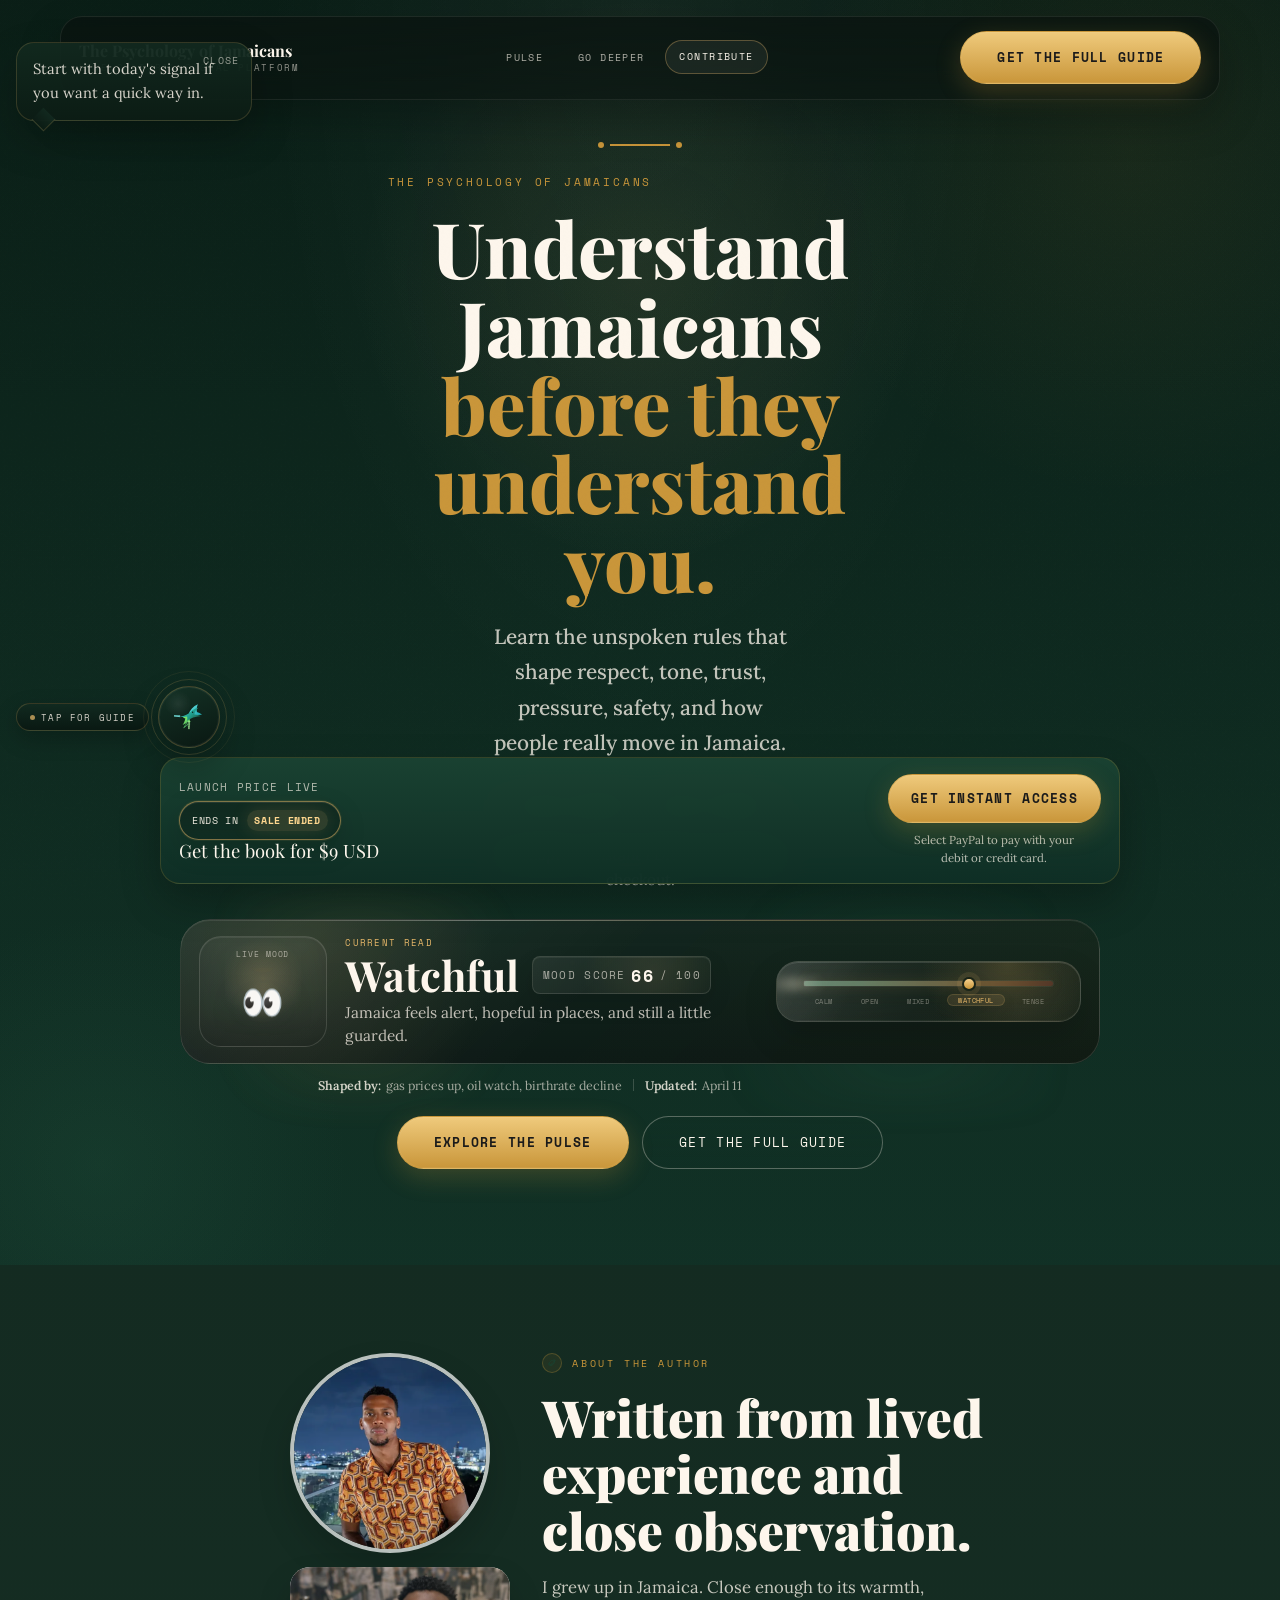
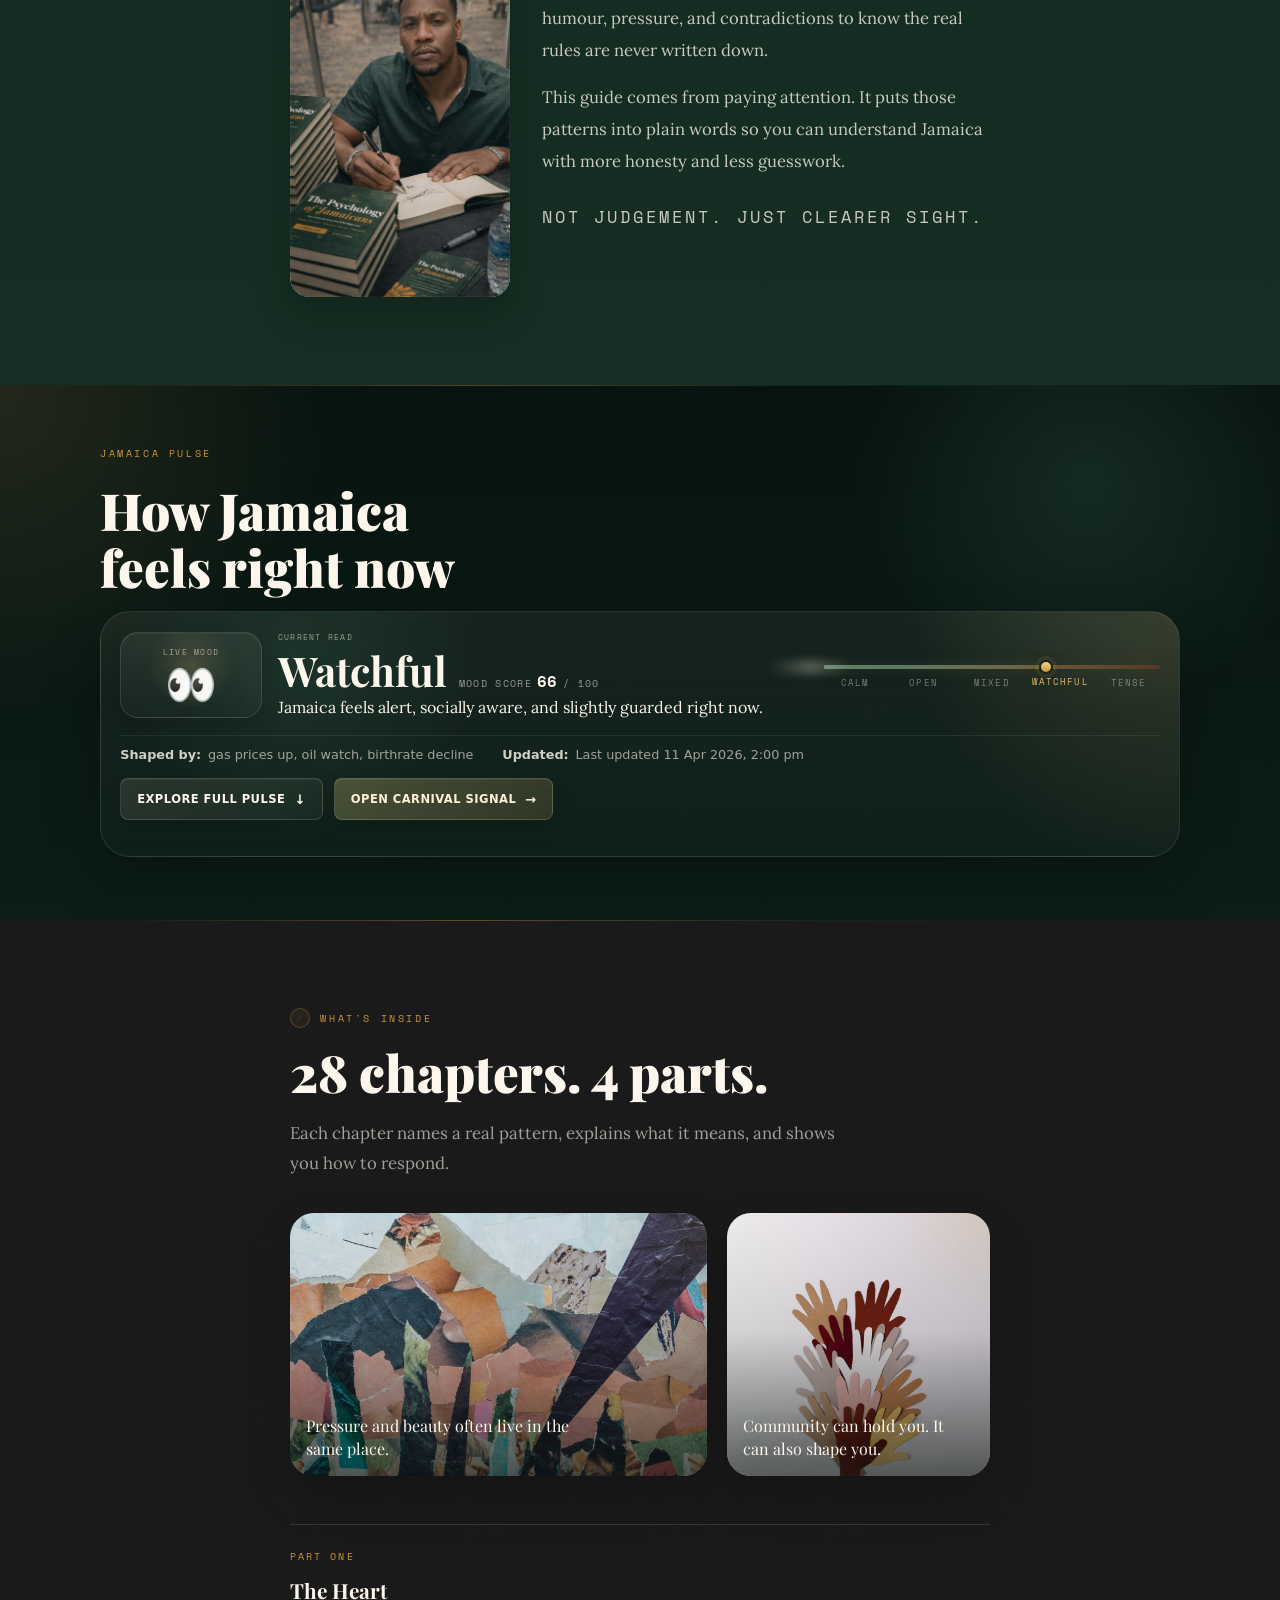
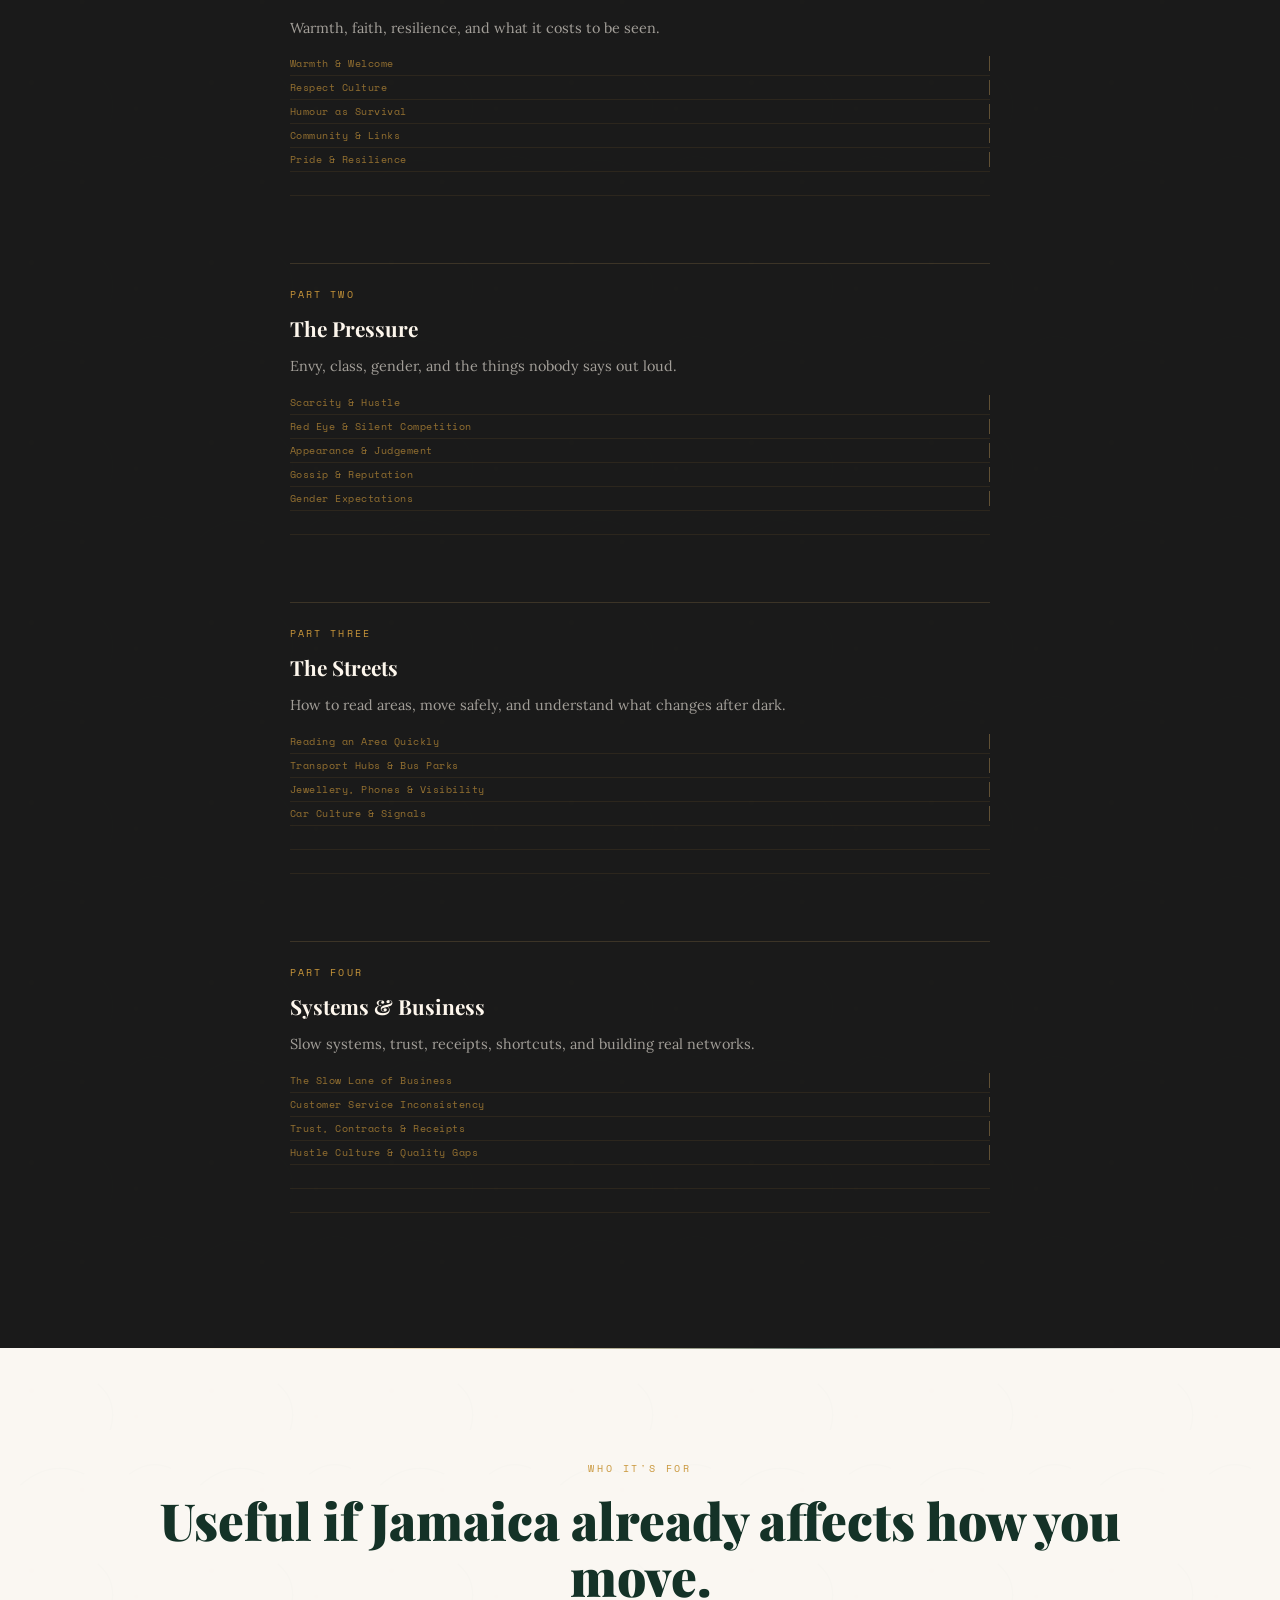
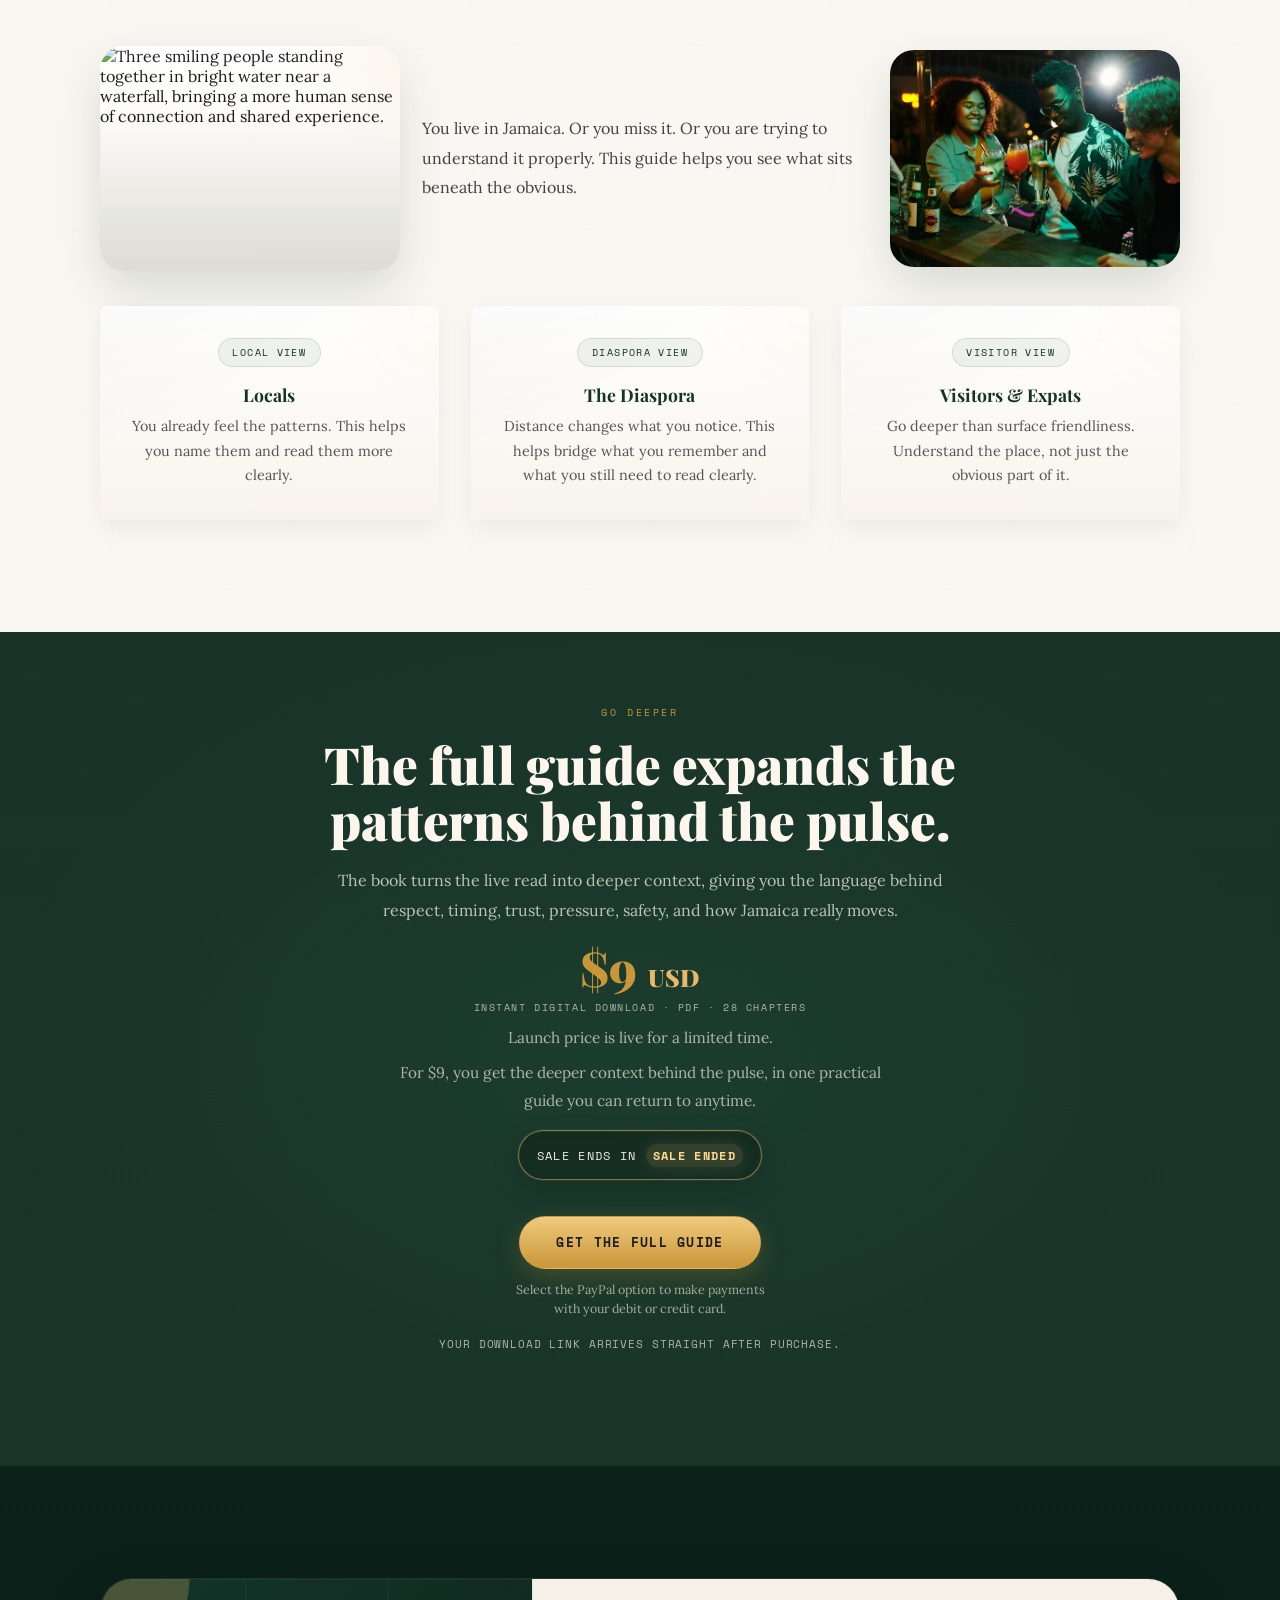
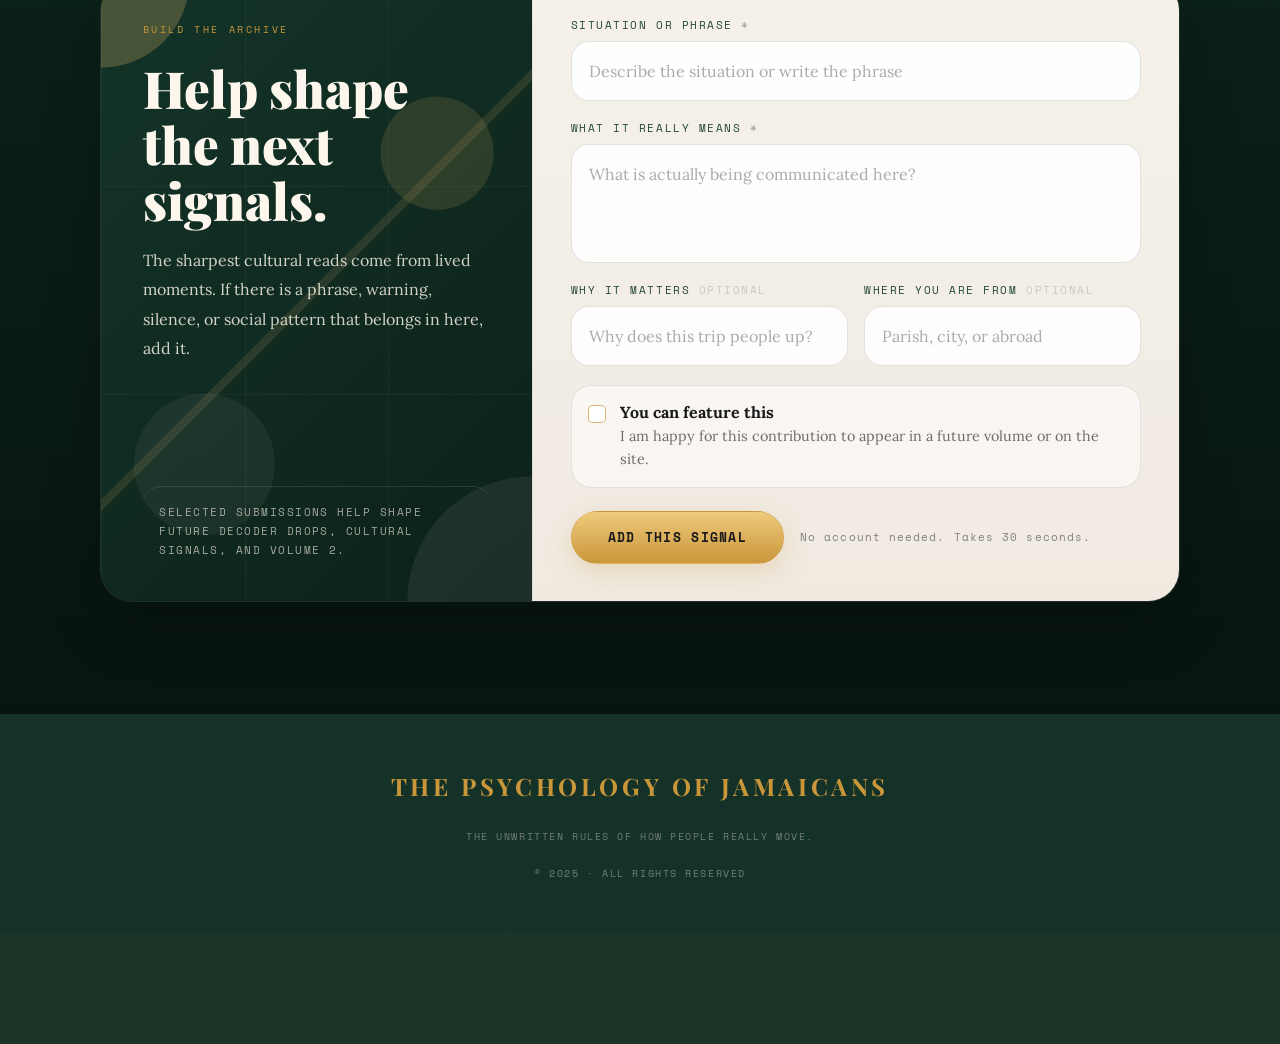
==== commit d054ceb8: "Replace Jamaica Pulse HUD with horizontal bar design Replaces the stacked pulse-summary layout with " ====
--- a/index.html
+++ b/index.html
@@ -1429,6 +1429,94 @@
     display:grid;
     gap:1rem;
   }
+  /* -- PULSE BAR (replaces pulse-summary) -- */
+  .pulse-bar{
+    display:grid;
+    grid-template-columns:minmax(90px, .38fr) minmax(0, 1.42fr) minmax(220px, .9fr);
+    align-items:center;
+    gap:1rem;
+  }
+  .pulse-selector{
+    position:relative;
+    overflow:hidden;
+    min-height:5.4rem;
+    display:grid;
+    align-content:center;
+    justify-items:center;
+    gap:.32rem;
+    padding:.62rem .55rem;
+    border-radius:18px;
+    border:1px solid rgba(253,246,236,.12);
+    background:
+      radial-gradient(circle at 50% 38%, rgba(232,185,106,.18), transparent 50%),
+      linear-gradient(180deg, rgba(253,246,236,.065), rgba(253,246,236,.02));
+    box-shadow:inset 0 1px 0 rgba(255,255,255,.06), 0 10px 24px rgba(0,0,0,.16);
+  }
+  .pulse-selector .pulse-context-label{
+    position:relative;
+    z-index:1;
+    color:rgba(253,246,236,.56);
+    font-size:.52rem;
+    text-align:center;
+  }
+  .pulse-selector-body{
+    position:relative;
+    z-index:1;
+    display:flex;
+    align-items:center;
+    justify-content:center;
+  }
+  .pulse-selector .pulse-mood-emoji{
+    font-size:clamp(1.9rem, 3.4vw, 2.6rem);
+  }
+  .pulse-bar-summary{
+    display:grid;
+    gap:.36rem;
+    min-width:0;
+  }
+  .pulse-bar-heading-row{
+    display:flex;
+    align-items:baseline;
+    gap:.72rem;
+    flex-wrap:wrap;
+  }
+  .pulse-bar .pulse-mood{
+    font-size:clamp(2rem, 3.2vw, 2.8rem);
+  }
+  .pulse-bar .pulse-interpretation{
+    margin-top:.12rem;
+  }
+  .pulse-bar-meter-zone{
+    display:grid;
+    align-self:center;
+    padding:.1rem 0;
+  }
+  .pulse-bar-footer{
+    display:flex;
+    align-items:center;
+    flex-wrap:wrap;
+    gap:.5rem .9rem;
+    padding:.7rem 0 0;
+    border-top:1px solid rgba(253,246,236,.08);
+    font-family:var(--ui-sans);
+    font-size:.8rem;
+    color:rgba(253,246,236,.6);
+  }
+  .pulse-bar-footer strong{
+    color:rgba(253,246,236,.82);
+    font-weight:600;
+  }
+  .pulse-bar-footer-item{
+    display:inline-flex;
+    align-items:center;
+    gap:.42rem;
+  }
+  .pulse-bar-divider{
+    color:rgba(253,246,236,.22);
+    font-size:.7rem;
+    user-select:none;
+  }
+
   .pulse-summary{
     display:grid;
     gap:.9rem;
@@ -2333,6 +2421,14 @@
     .hero-pulse-meter-zone{
       grid-column:1 / -1;
     }
+    /* pulse-bar: collapse meter to full width below */
+    .pulse-bar{
+      grid-template-columns:minmax(84px, .38fr) minmax(0, 1fr);
+      gap:.85rem;
+    }
+    .pulse-bar-meter-zone{
+      grid-column:1 / -1;
+    }
     .pulse-summary-top{
       grid-template-columns:1fr;
     }
@@ -2499,6 +2595,28 @@
       padding:1.15rem;
       border-radius:24px;
     }
+    .pulse-bar{
+      grid-template-columns:minmax(76px, auto) minmax(0, 1fr);
+      gap:.72rem;
+    }
+    .pulse-selector{
+      min-height:4.8rem;
+      border-radius:14px;
+    }
+    .pulse-selector .pulse-mood-emoji{
+      font-size:1.9rem;
+    }
+    .pulse-bar-heading-row{
+      gap:.48rem;
+      align-items:baseline;
+    }
+    .pulse-bar-footer{
+      font-size:.75rem;
+      gap:.4rem .72rem;
+    }
+    .pulse-bar-divider{
+      display:none;
+    }
     .pulse-mood{
       font-size:1.8rem;
     }
@@ -2542,6 +2660,24 @@
     }
   }
   @media(max-width:480px){
+    .pulse-bar{
+      grid-template-columns:64px minmax(0, 1fr);
+      gap:.6rem;
+    }
+    .pulse-selector{
+      min-height:4.2rem;
+      padding:.5rem .42rem;
+      border-radius:12px;
+    }
+    .pulse-selector .pulse-mood-emoji{
+      font-size:1.7rem;
+    }
+    .pulse-bar .pulse-mood{
+      font-size:1.65rem;
+    }
+    .pulse-bar-footer{
+      font-size:.7rem;
+    }
     .pulse-summary-top{
       gap:.58rem;
     }
@@ -5735,42 +5871,28 @@
       </div>
 
       <article class="pulse-card reveal" aria-live="polite">
-        <div class="pulse-summary">
-          <div class="pulse-summary-top">
-            <div class="pulse-mood-lockup watchful-lockup" id="pulse-watchful-lockup">
-              <span class="pulse-context-label">Live mood reader</span>
-              <div class="pulse-mood-line">
-                <span class="pulse-mood-emoji" id="pulse-mood-emoji" aria-hidden="true">👀</span>
-                <div>
-                  <span class="pulse-mood-kicker">Current read</span>
-                  <h3 class="pulse-mood" id="pulse-mood-label">Watchful</h3>
-                </div>
-              </div>
+        <div class="pulse-bar">
+          <div class="pulse-selector watchful-lockup" id="pulse-watchful-lockup">
+            <span class="pulse-context-label">Live mood</span>
+            <div class="pulse-selector-body">
+              <span class="pulse-mood-emoji" id="pulse-mood-emoji" aria-hidden="true">👀</span>
+            </div>
+          </div>
+
+          <div class="pulse-bar-summary">
+            <span class="pulse-mood-kicker">Current read</span>
+            <div class="pulse-bar-heading-row">
+              <h3 class="pulse-mood" id="pulse-mood-label">Watchful</h3>
               <div class="pulse-score-line"><span>Mood score</span><strong id="pulse-score-value">64</strong><span>/ 100</span></div>
             </div>
-            <span class="pulse-shape" id="pulse-shape">Live pulse</span>
+            <div class="pulse-interpretation" id="pulse-interpretation">
+              <span class="pulse-signal-line">Jamaica feels alert and socially aware.</span>
+              <span class="pulse-signal-line">There is still humour and movement.</span>
+              <span class="pulse-signal-line">People are moving more carefully as pressure builds.</span>
+            </div>
           </div>
 
-          <div class="pulse-meter-shell">
-            <div class="pulse-meter-copy">
-              <div class="pulse-reading">
-                <span class="pulse-reading-label">Signal reading</span>
-                <div class="pulse-interpretation" id="pulse-interpretation">
-                  <span class="pulse-signal-line">Jamaica feels alert and socially aware.</span>
-                  <span class="pulse-signal-line">There is still humour and movement.</span>
-                  <span class="pulse-signal-line">People are moving more carefully as pressure builds.</span>
-                </div>
-              </div>
-              <div class="pulse-drivers-block">
-                <span class="pulse-drivers-label">Shaped by</span>
-                <div class="pulse-drivers" id="pulse-drivers">
-                  <span class="pulse-driver-chip">Cost pressure</span>
-                  <span class="pulse-driver-chip">Global fuel tension</span>
-                  <span class="pulse-driver-chip">Guarded trust</span>
-                  <span class="pulse-driver-chip">Active cultural energy</span>
-                </div>
-              </div>
-            </div>
+          <div class="pulse-bar-meter-zone">
             <div class="pulse-meter" aria-label="Jamaica pulse meter">
               <div class="pulse-meter-track">
                 <span class="pulse-meter-fill" aria-hidden="true"></span>
@@ -5785,17 +5907,24 @@
               </div>
             </div>
           </div>
-          <div class="pulse-actions">
-            <button class="pulse-toggle" id="pulse-toggle" type="button" aria-expanded="false" aria-controls="pulse-detail">Explore full pulse</button>
-            <a class="pulse-carnival-link" href="carnival-signal.html">Open Carnival Signal</a>
-          </div>
+        </div>
+
+        <div class="pulse-bar-footer">
+          <span class="pulse-bar-footer-item"><strong>Shaped by:</strong> <span id="pulse-bar-drivers">cost pressure, guarded trust, active cultural energy</span></span>
+          <span class="pulse-bar-divider" aria-hidden="true"></span>
+          <span class="pulse-bar-footer-item"><strong>Updated:</strong> <span id="pulse-updated">April 9</span></span>
+        </div>
+
+        <div class="pulse-actions">
+          <button class="pulse-toggle" id="pulse-toggle" type="button" aria-expanded="false" aria-controls="pulse-detail">Explore full pulse</button>
+          <a class="pulse-carnival-link" href="carnival-signal.html">Open Carnival Signal</a>
         </div>
 
         <div class="pulse-detail" id="pulse-detail" aria-hidden="true">
           <div class="pulse-detail-inner">
             <div class="pulse-detail-top">
               <span class="pulse-detail-kicker">Pulse breakdown</span>
-              <span class="pulse-updated" id="pulse-updated">Last updated just now</span>
+              <span class="pulse-updated">Updated <span id="pulse-detail-updated"></span></span>
             </div>
 
             <div class="pulse-detail-columns">
@@ -5812,7 +5941,17 @@
                   <strong>What it means</strong>
                   <p>The human read behind the numbers.</p>
                 </div>
-                <div class="pulse-signals" id="pulse-signals"></div>
+                <div class="pulse-signals" id="pulse-signals">
+                  <div class="pulse-drivers-block" style="padding:.4rem 0 .2rem">
+                    <span class="pulse-drivers-label">Shaped by</span>
+                    <div class="pulse-drivers" id="pulse-drivers">
+                      <span class="pulse-driver-chip">Cost pressure</span>
+                      <span class="pulse-driver-chip">Global fuel tension</span>
+                      <span class="pulse-driver-chip">Guarded trust</span>
+                      <span class="pulse-driver-chip">Active cultural energy</span>
+                    </div>
+                  </div>
+                </div>
               </section>
             </div>
           </div>
@@ -6857,6 +6996,10 @@
     if (heroInterpretationNode) heroInterpretationNode.textContent = pulse.heroInterpretation || getPulsePreviewInterpretation(interpretation);
     if (heroDriversNode) heroDriversNode.textContent = heroDriverText;
     if (heroUpdatedNode) heroUpdatedNode.textContent = formatHeroPulseDate(pulse.updatedAt);
+    const barDriversNode = document.getElementById("pulse-bar-drivers");
+    if (barDriversNode) barDriversNode.textContent = heroDriverText;
+    const barDetailUpdatedNode = document.getElementById("pulse-detail-updated");
+    if (barDetailUpdatedNode) barDetailUpdatedNode.textContent = formatHeroPulseDate(pulse.updatedAt);
     if (heroShapeNode) heroShapeNode.textContent = `${moodLabel} right now`;
     if (driversNode) {
       driversNode.innerHTML = drivers.map((driver) => `
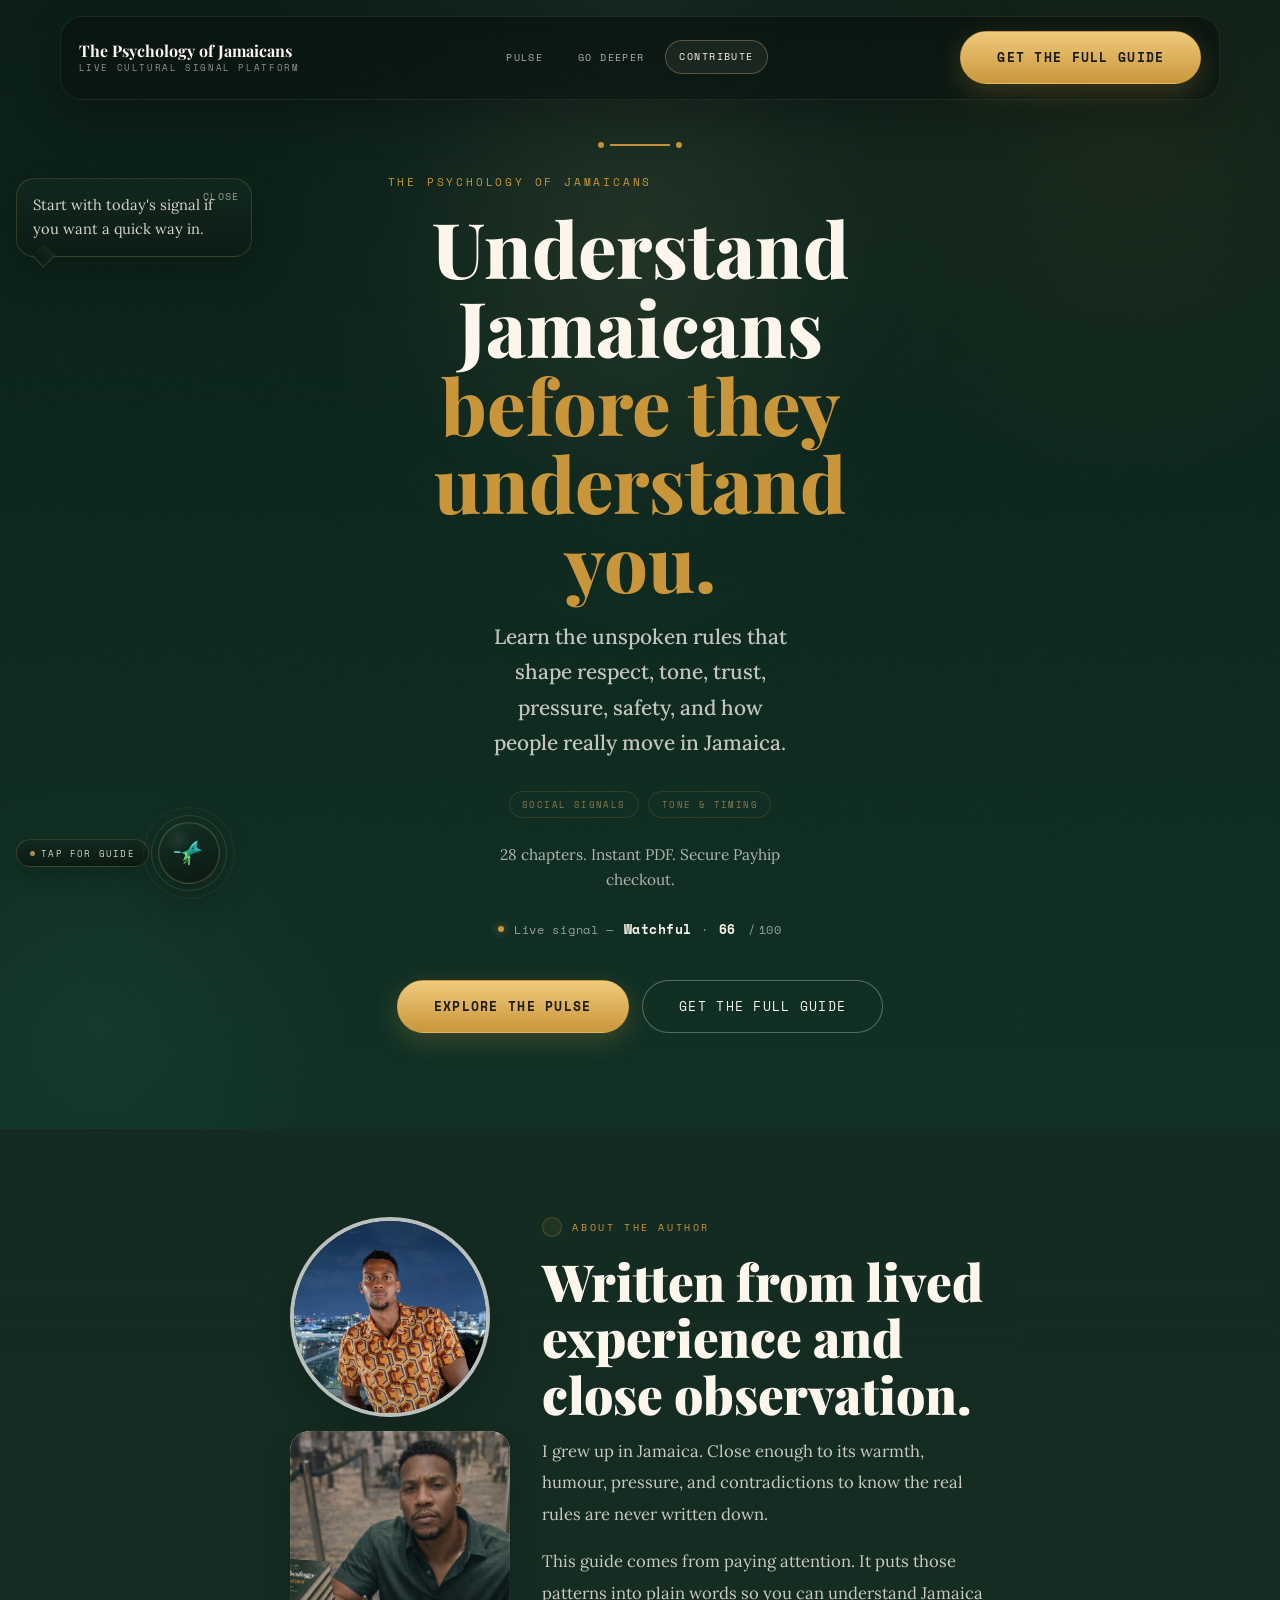
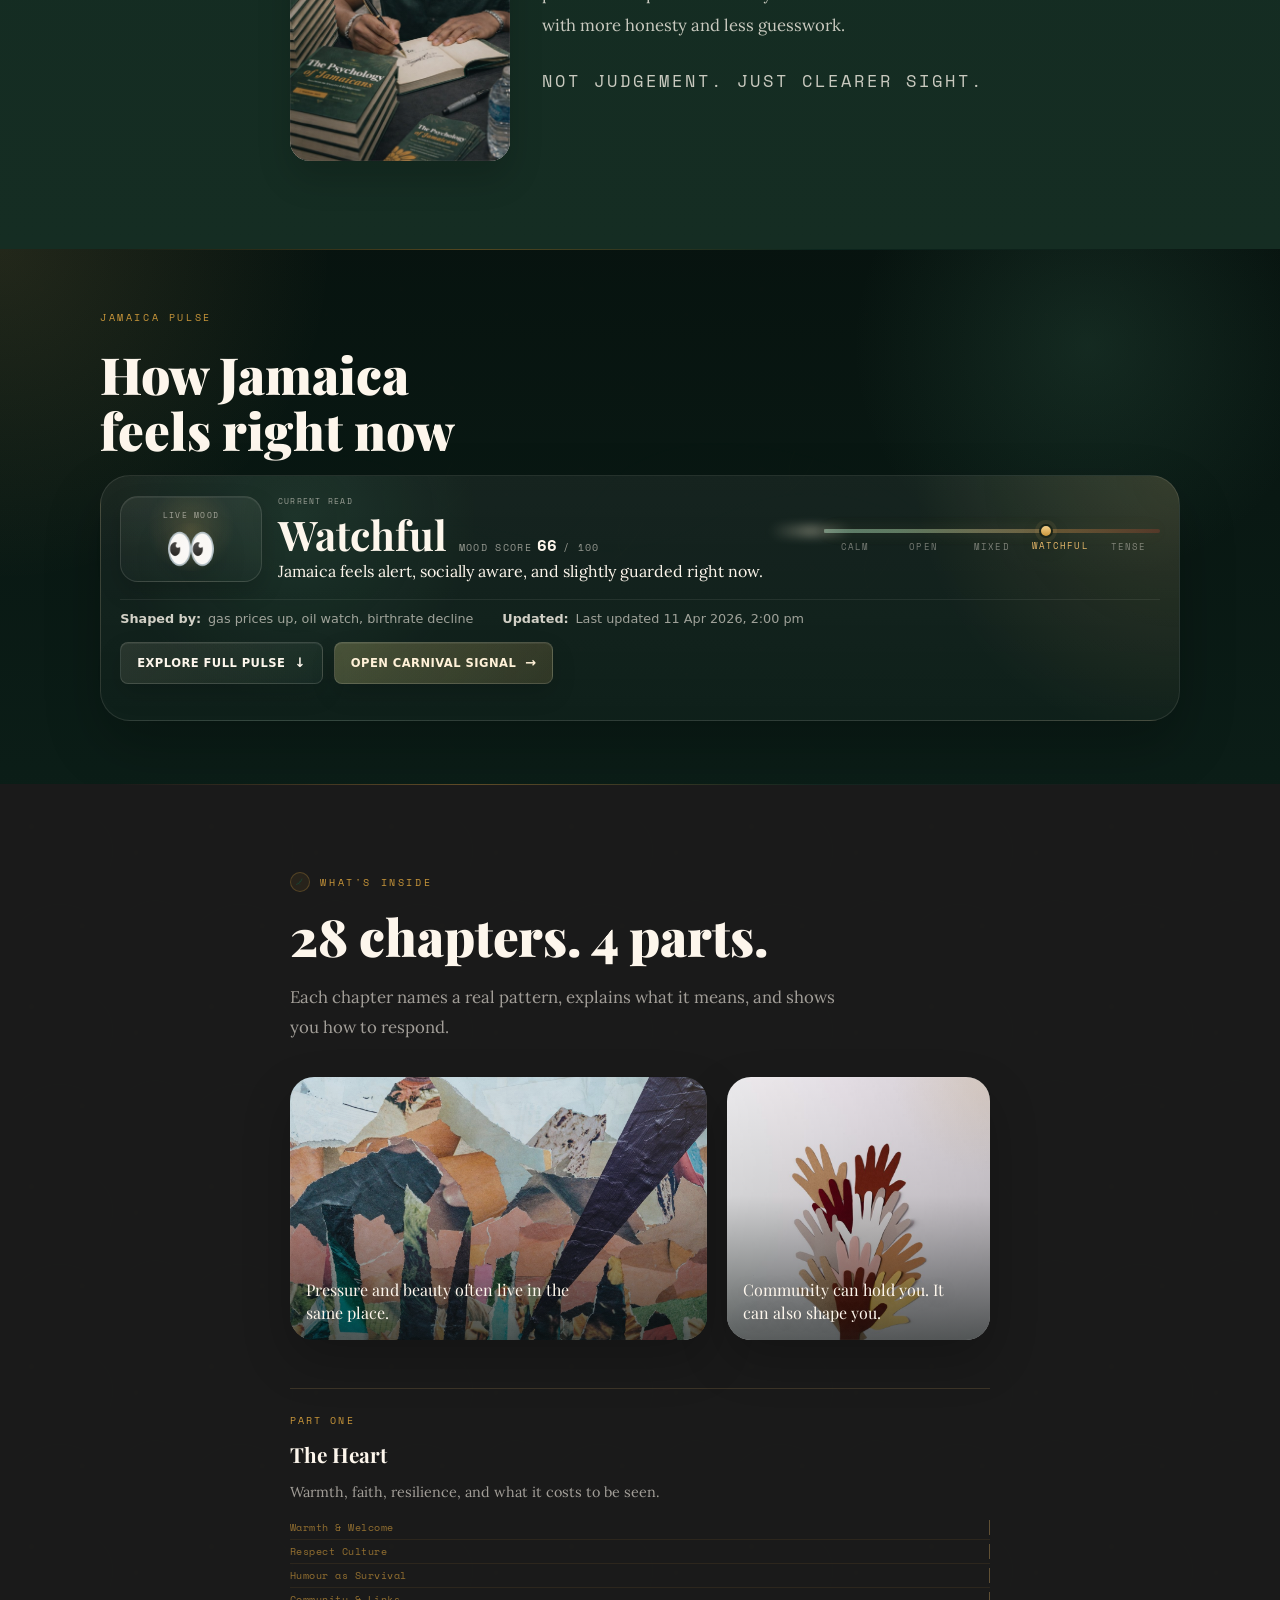
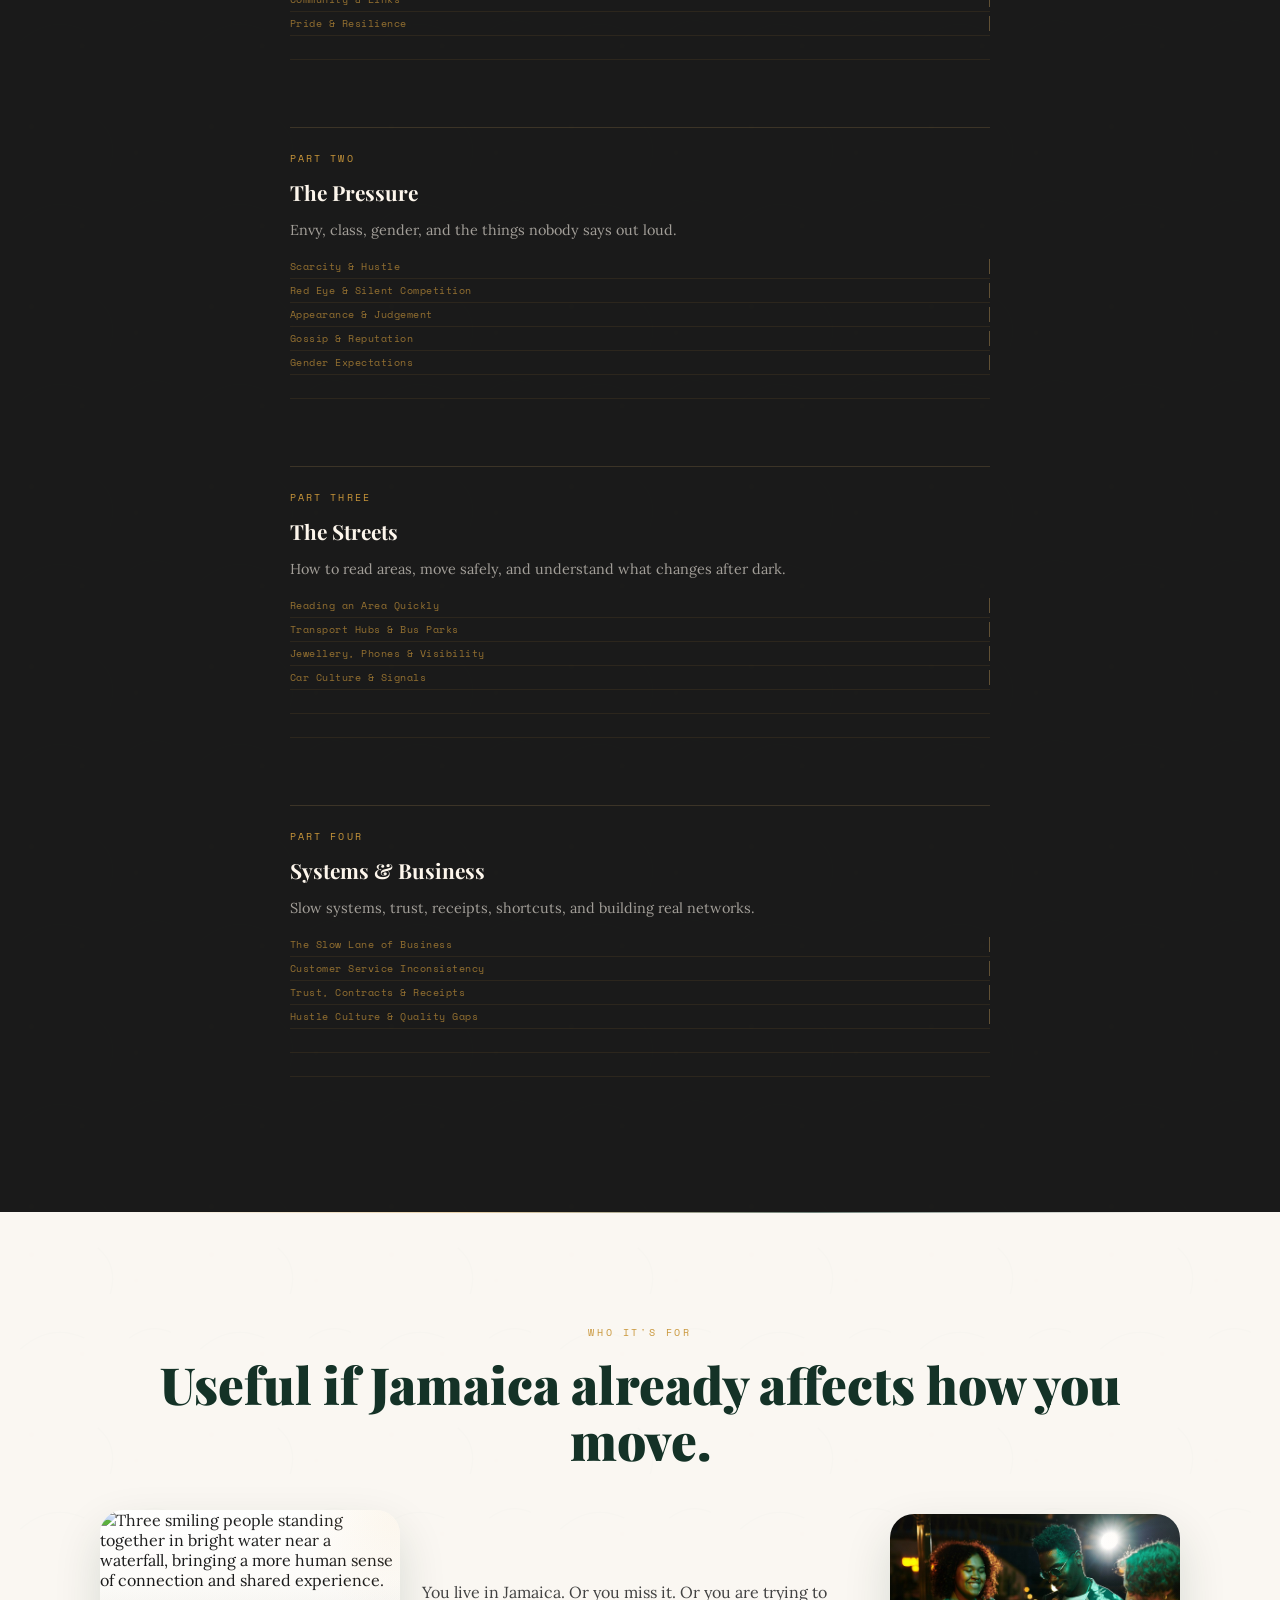
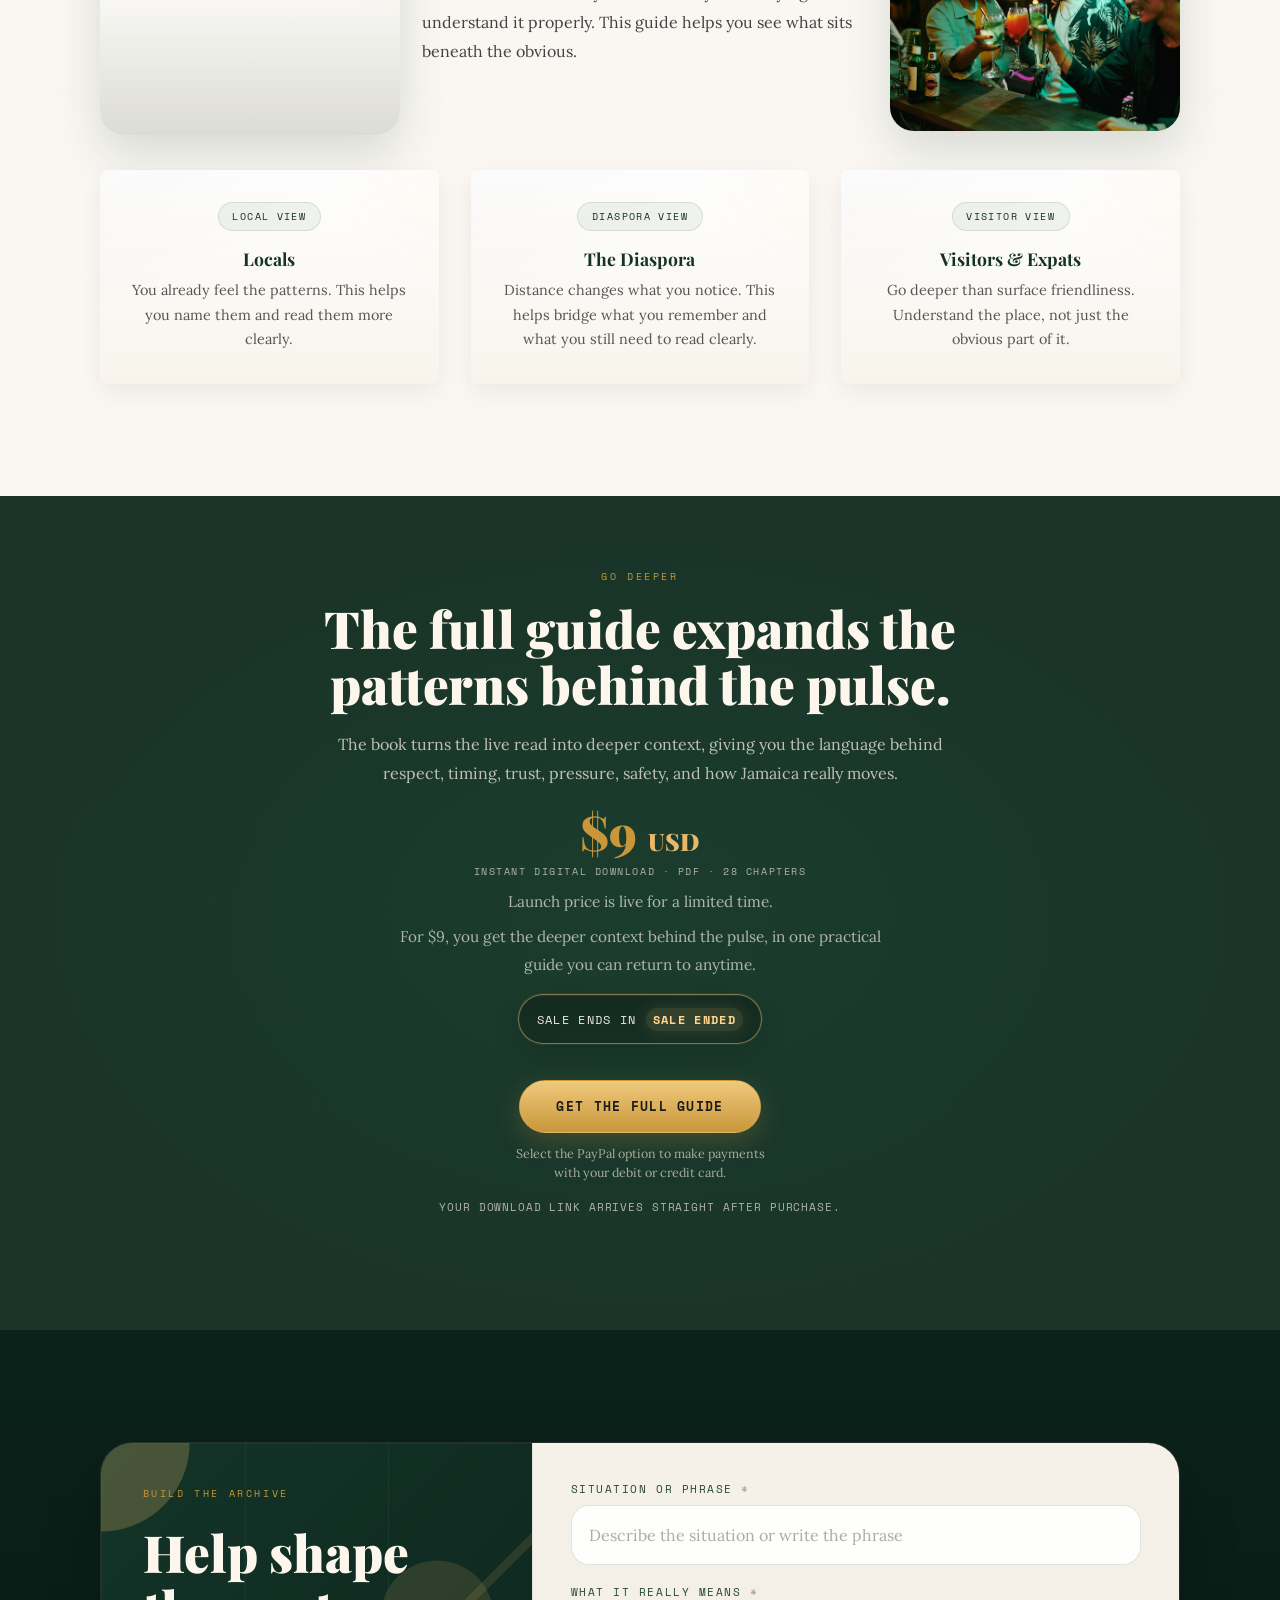
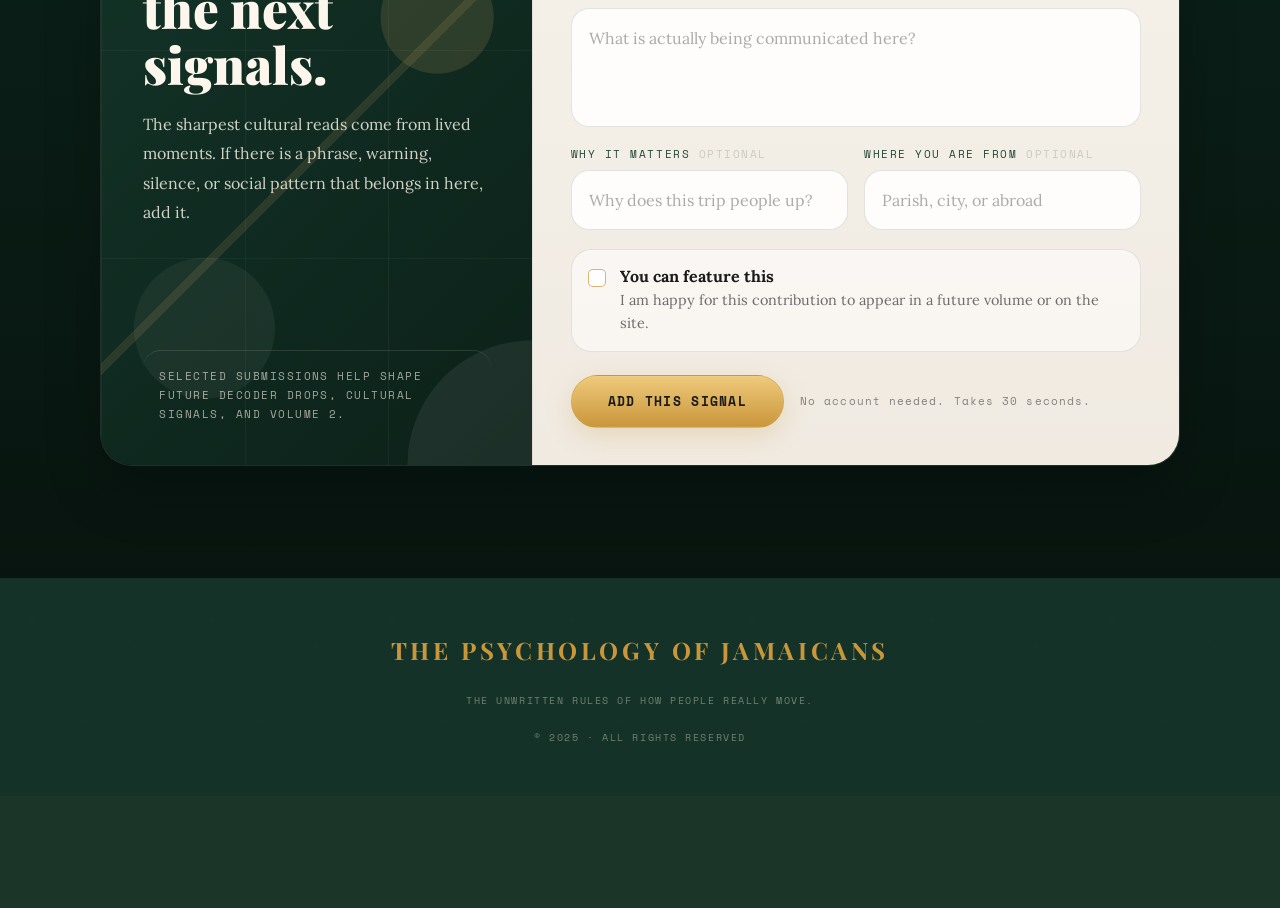
==== commit d4154952: "Refactor homepage: single Pulse moment, cleaner hero flow - Remove full hero pulse HUD (emoji reel, " ====
--- a/index.html
+++ b/index.html
@@ -875,7 +875,38 @@
     background:rgba(253,246,236,.18);
   }
   .hero-copy > .cta-group{
-    margin-top:1.35rem;
+    margin-top:2.4rem;
+  }
+  .hero-signal-preview{
+    display:inline-flex;
+    align-items:center;
+    gap:.6rem;
+    margin-top:1.6rem;
+    font-family:'Space Mono',monospace;
+    font-size:.72rem;
+    letter-spacing:.06em;
+    color:rgba(253,246,236,.56);
+    animation:fadeUp .9s .55s ease both;
+  }
+  .hero-signal-preview strong{
+    color:var(--cream);
+    font-family:'Space Mono',monospace;
+    font-size:.84rem;
+    letter-spacing:.04em;
+  }
+  .hero-signal-live{
+    display:inline-block;
+    width:6px;
+    height:6px;
+    border-radius:50%;
+    background:var(--gold);
+    flex-shrink:0;
+    box-shadow:0 0 8px rgba(232,185,106,.55);
+    animation:signalPulse 2.4s ease-in-out infinite;
+  }
+  @keyframes signalPulse{
+    0%,100%{opacity:1;box-shadow:0 0 8px rgba(232,185,106,.5);}
+    50%{opacity:.65;box-shadow:0 0 16px rgba(232,185,106,.85);}
   }
   @keyframes heroMoodReelSettle{
     0%{
@@ -4867,6 +4898,11 @@
     border-color:rgba(201,150,58,.22);
     color:rgba(232,185,106,.76);
     background:rgba(253,246,236,.02);
+  }
+  .hero-signal-preview{
+    justify-content:center;
+    width:100%;
+    margin-top:1.5rem;
   }
   .cta-group{
     justify-content:center;
@@ -5668,54 +5704,10 @@
       </div>
     </div>
 
-    <div class="hero-pulse-strip" id="hero-pulse-strip" aria-label="Jamaica Pulse preview">
-      <div class="hero-pulse-bar">
-        <div class="hero-pulse-selector watchful-lockup" id="hero-watchful-lockup" aria-hidden="true">
-          <p class="hero-pulse-kicker">Live mood</p>
-          <div class="hero-mood-reel">
-            <div class="hero-mood-reel-track">
-              <span class="hero-mood-reel-item"><span class="hero-mood-reel-emoji">🙂</span></span>
-              <span class="hero-mood-reel-item"><span class="hero-mood-reel-emoji">😌</span></span>
-              <span class="hero-mood-reel-item"><span class="hero-mood-reel-emoji">😐</span></span>
-              <span class="hero-mood-reel-item is-active"><span class="hero-mood-reel-emoji" id="hero-pulse-emoji">👀</span></span>
-              <span class="hero-mood-reel-item"><span class="hero-mood-reel-emoji">😬</span></span>
-            </div>
-          </div>
-        </div>
-
-        <div class="hero-pulse-summary">
-          <div class="hero-pulse-summary-head">
-            <span class="hero-pulse-reading-label">Current read</span>
-            <div class="hero-pulse-heading-row">
-              <strong class="hero-pulse-label" id="hero-pulse-label">Watchful</strong>
-              <span class="hero-pulse-score">Mood score <strong id="hero-pulse-score-value">0</strong> / 100</span>
-            </div>
-          </div>
-          <p class="hero-pulse-copy" id="hero-pulse-interpretation">Jamaica feels alert, socially aware, and slightly guarded right now.</p>
-        </div>
-
-        <div class="hero-pulse-meter-zone">
-          <div class="hero-pulse-meter" aria-label="Jamaica pulse spectrum">
-            <div class="hero-pulse-meter-track">
-              <span class="hero-pulse-meter-fill" aria-hidden="true"></span>
-              <span class="hero-pulse-meter-marker" aria-hidden="true"></span>
-            </div>
-            <div class="hero-pulse-states">
-              <span class="hero-pulse-state" data-pulse-state="calm">Calm</span>
-              <span class="hero-pulse-state" data-pulse-state="open">Open</span>
-              <span class="hero-pulse-state" data-pulse-state="mixed">Mixed</span>
-              <span class="hero-pulse-state" data-pulse-state="watchful">Watchful</span>
-              <span class="hero-pulse-state" data-pulse-state="tense">Tense</span>
-            </div>
-          </div>
-        </div>
-      </div>
-      <p class="hero-pulse-support">
-        <span class="hero-pulse-support-item"><strong>Shaped by:</strong> <span id="hero-pulse-drivers">cost pressure, guarded trust, active cultural energy</span></span>
-        <span class="hero-pulse-divider" aria-hidden="true"></span>
-        <span class="hero-pulse-support-item"><strong>Updated:</strong> <span id="hero-pulse-updated">April 9</span></span>
-      </p>
-    </div>
+    <p class="hero-signal-preview" aria-live="polite">
+      <span class="hero-signal-live" aria-hidden="true"></span>
+      Live signal &mdash; <strong id="hero-pulse-label">Watchful</strong> &middot; <strong id="hero-pulse-score-value">64</strong>&thinsp;/&thinsp;100
+    </p>
 
     <div class="cta-group">
       <a href="#jamaica-pulse" class="btn-primary" id="hero-pulse-cta" data-open-pulse="true">Explore the Pulse</a>
@@ -5766,7 +5758,7 @@
 </section>
 
 <!-- -- STRIP ----------------------------------------------------------------- -->
-<section class="author" hidden data-home-disabled="true">
+<section class="author">
   <div class="container">
     <div class="author-grid">
       <div class="author-visual reveal">
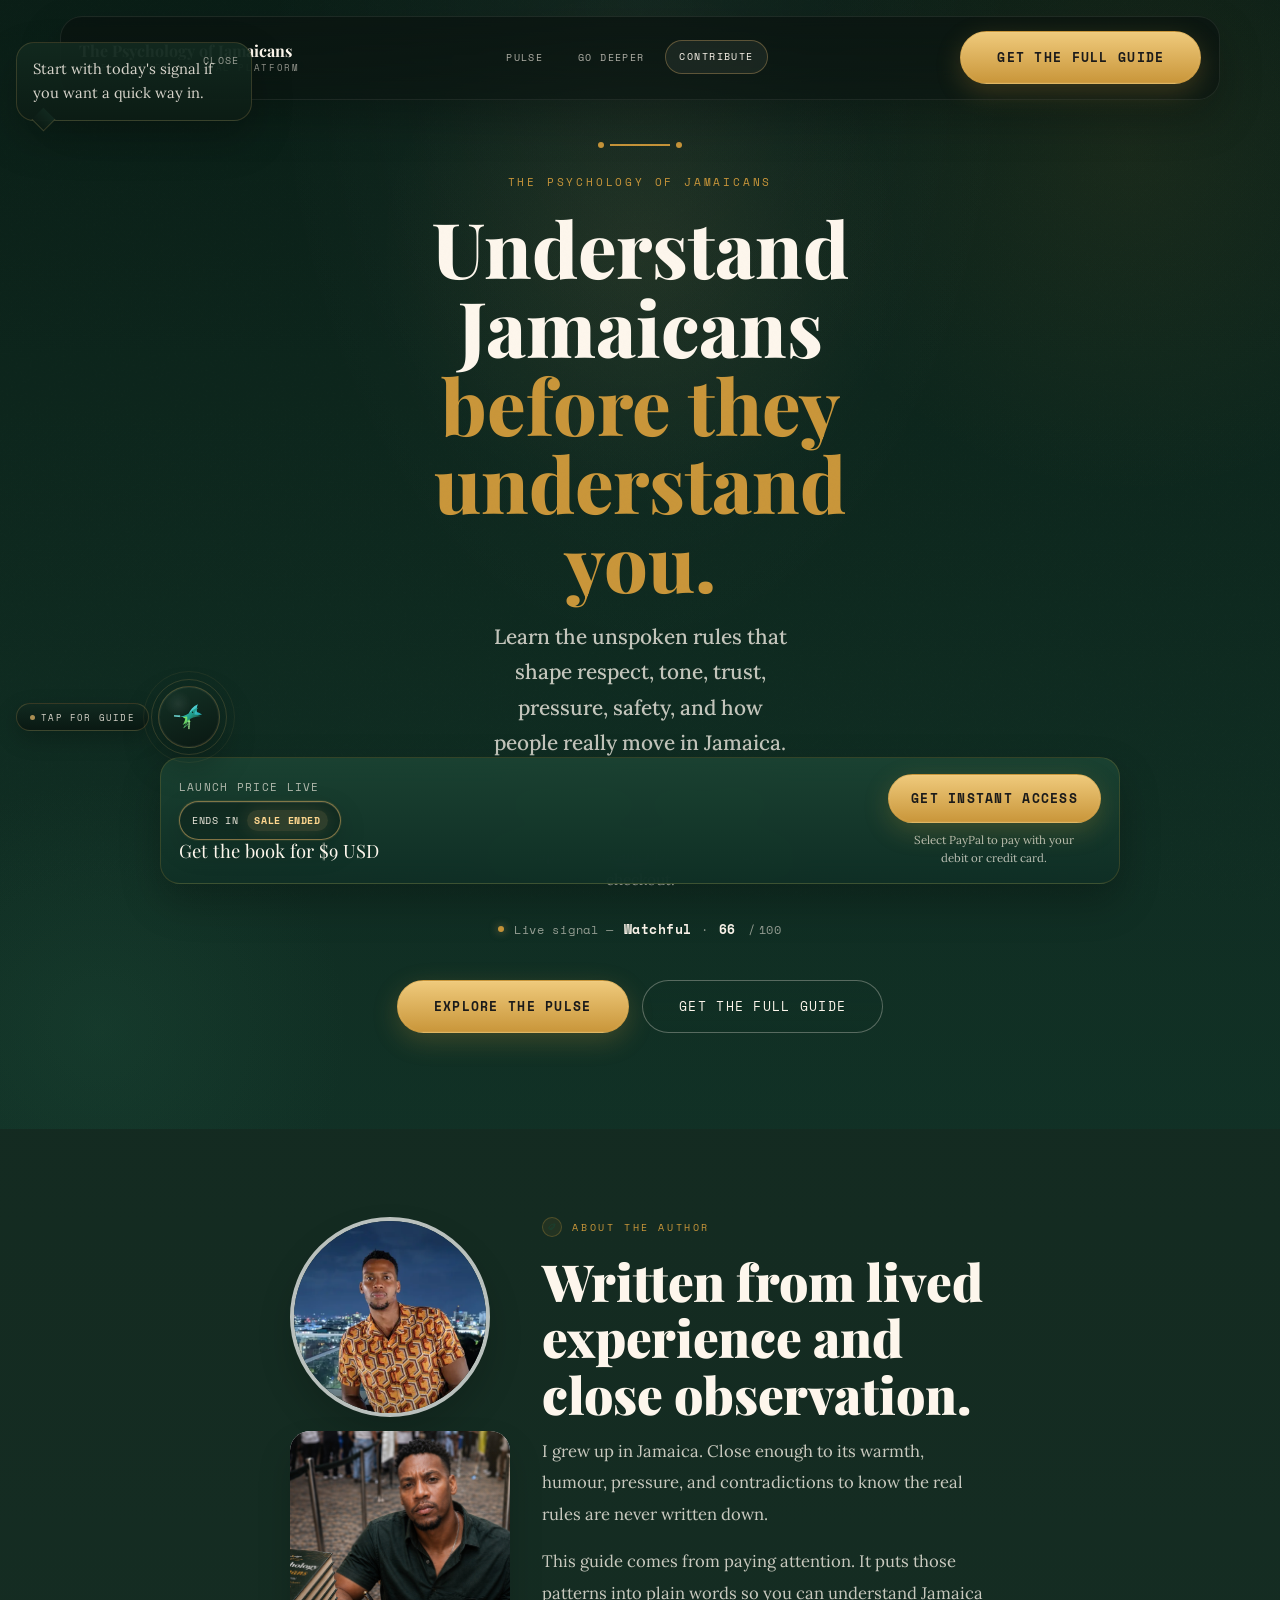
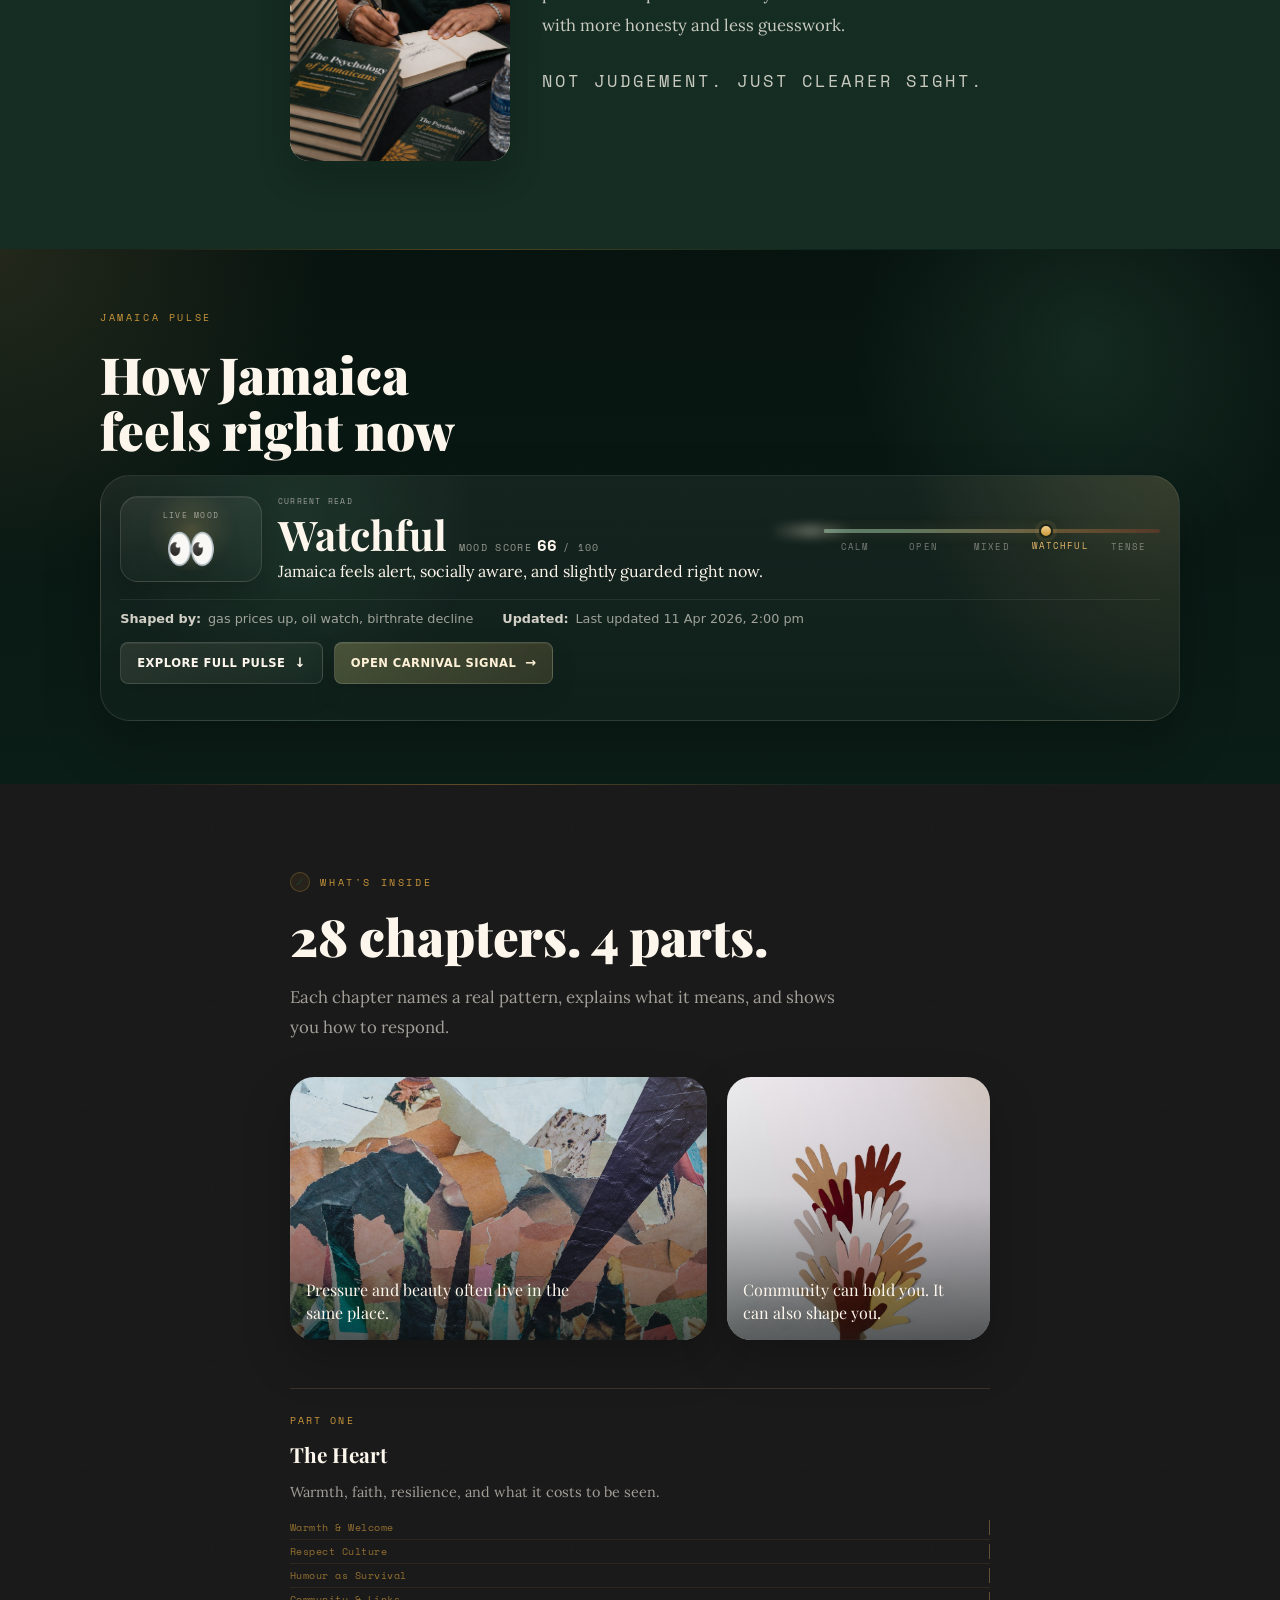
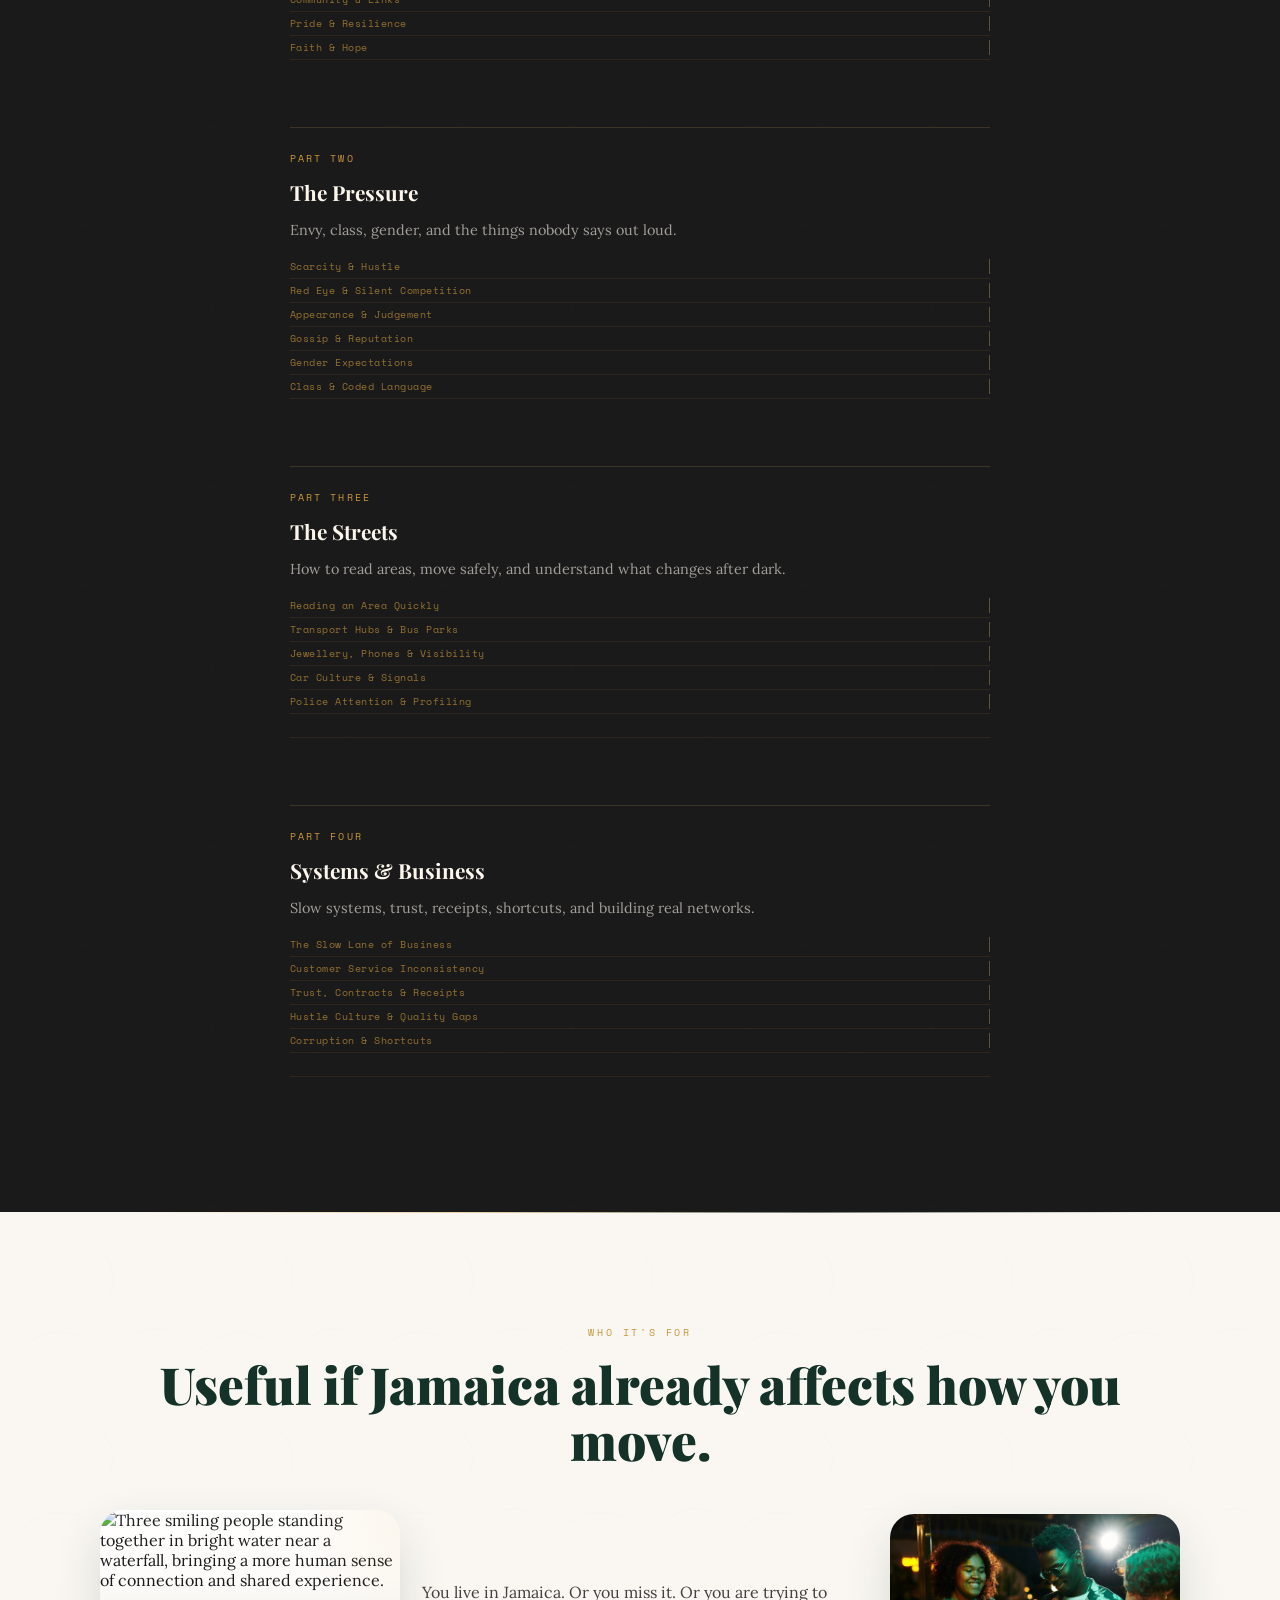
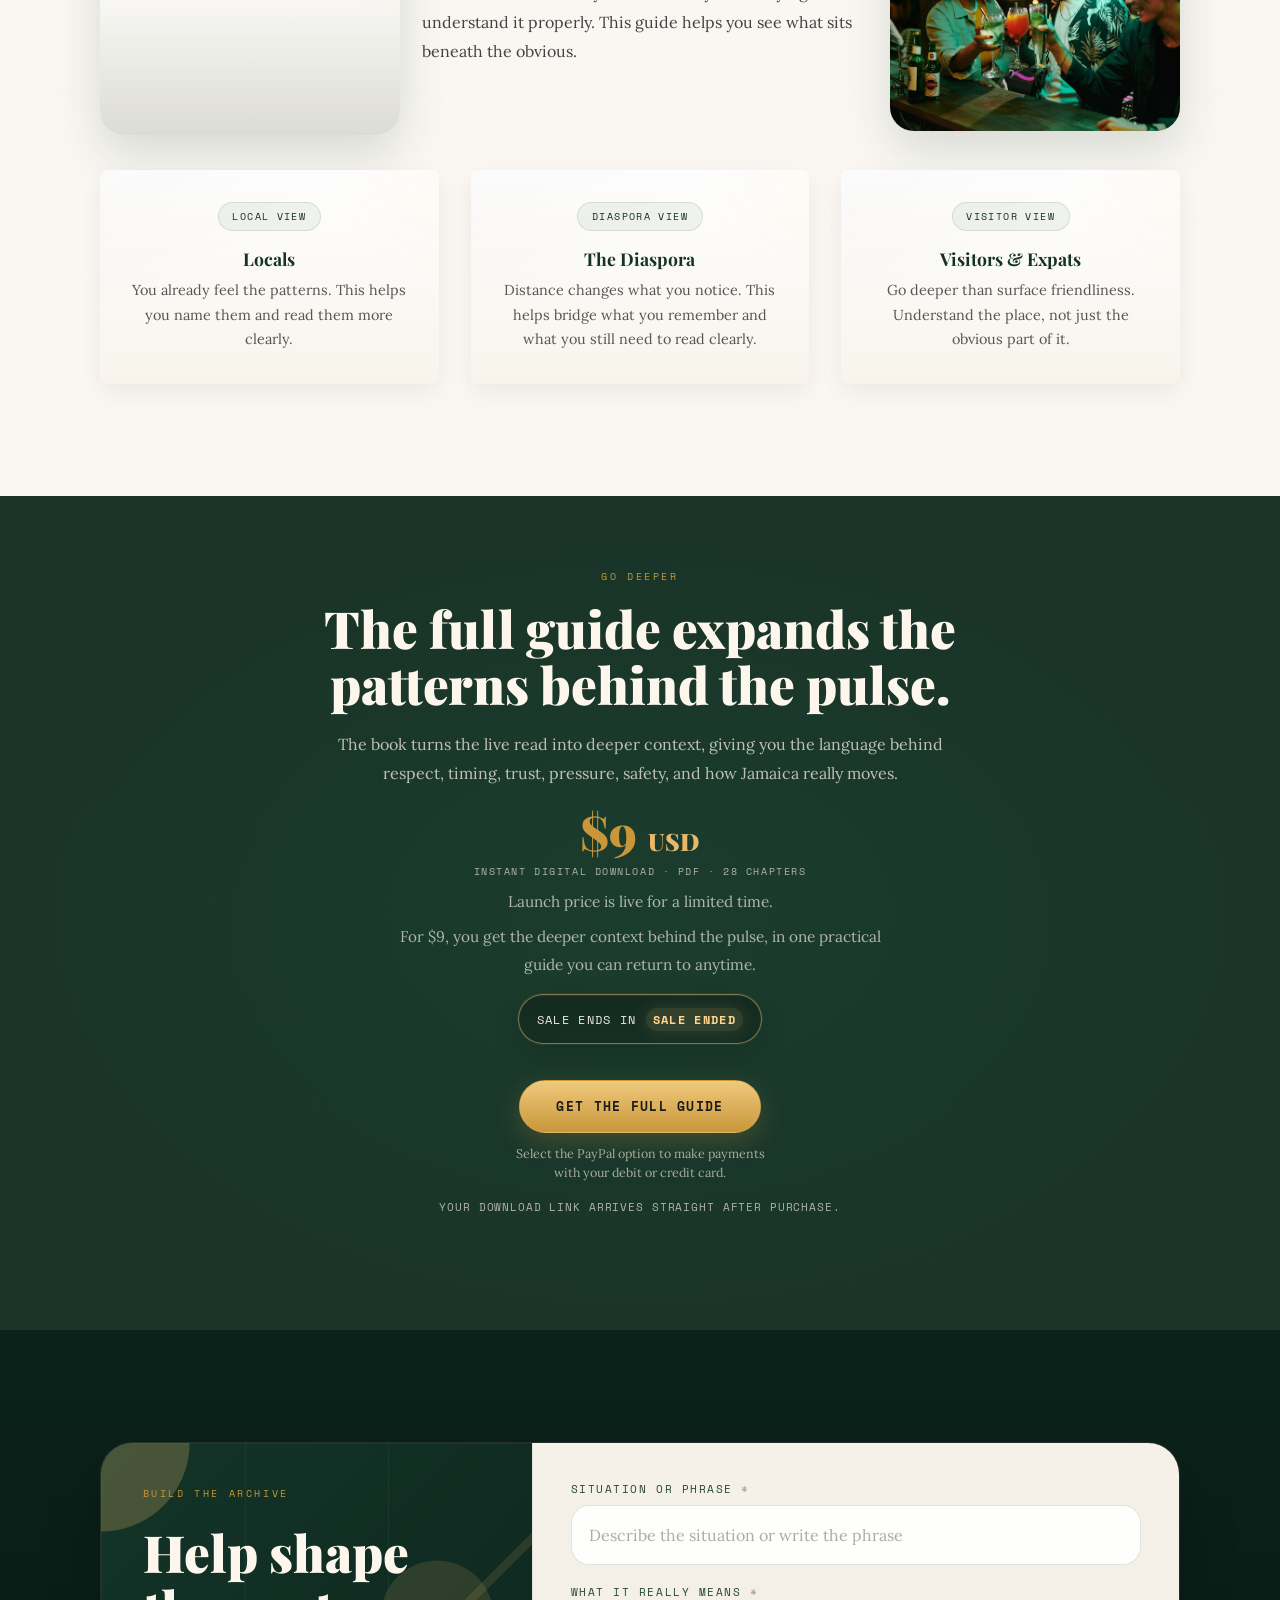
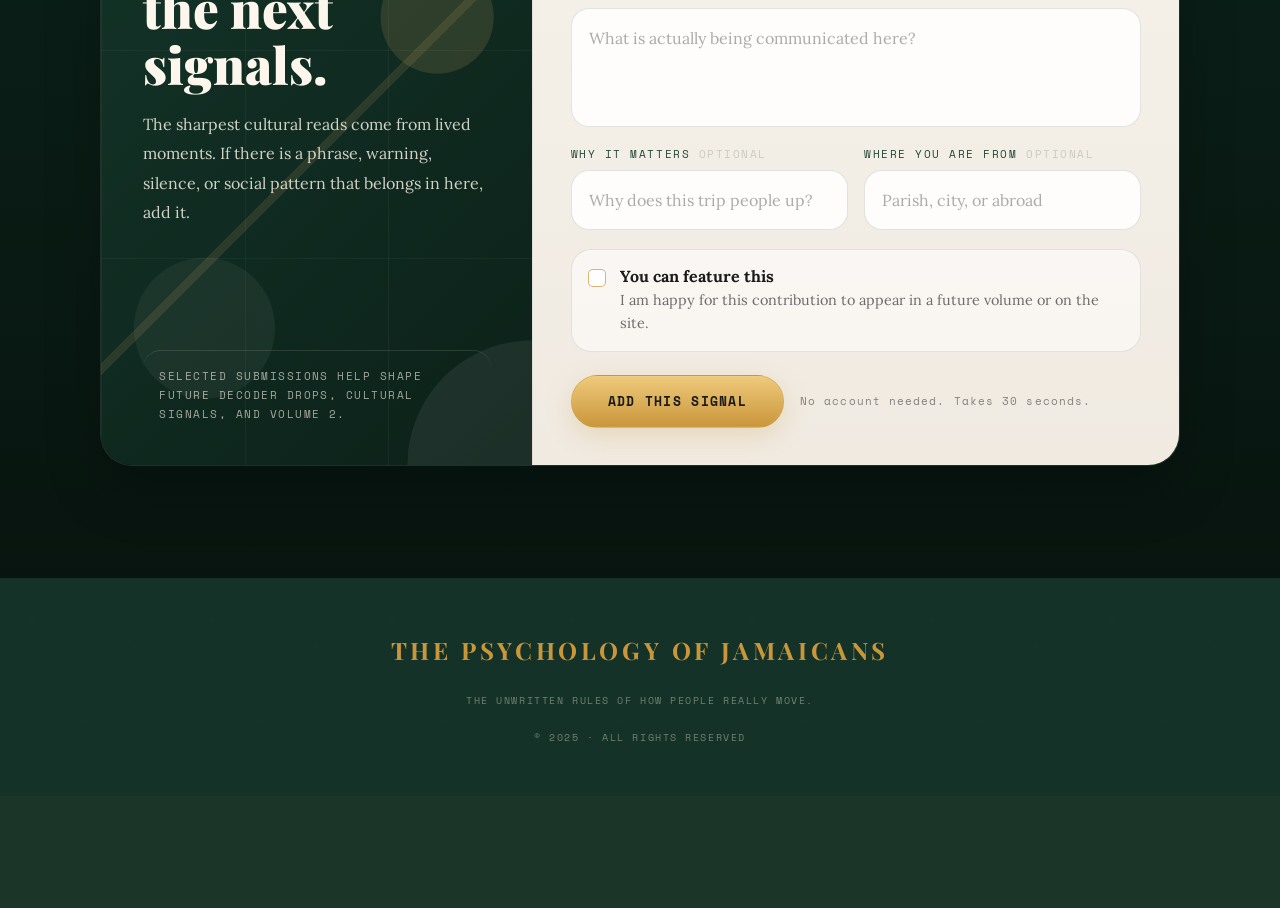
==== commit 9eb411d1: "Center hero eyebrow text" ====
--- a/index.html
+++ b/index.html
@@ -4863,6 +4863,12 @@
   .gold-rule{
     margin:0 auto 1.6rem;
   }
+  .hero .eyebrow{
+    width:fit-content;
+    max-width:100%;
+    margin:0 auto 1rem;
+    text-align:center;
+  }
   .hero h1{
     max-width:11ch;
     margin:0 auto;
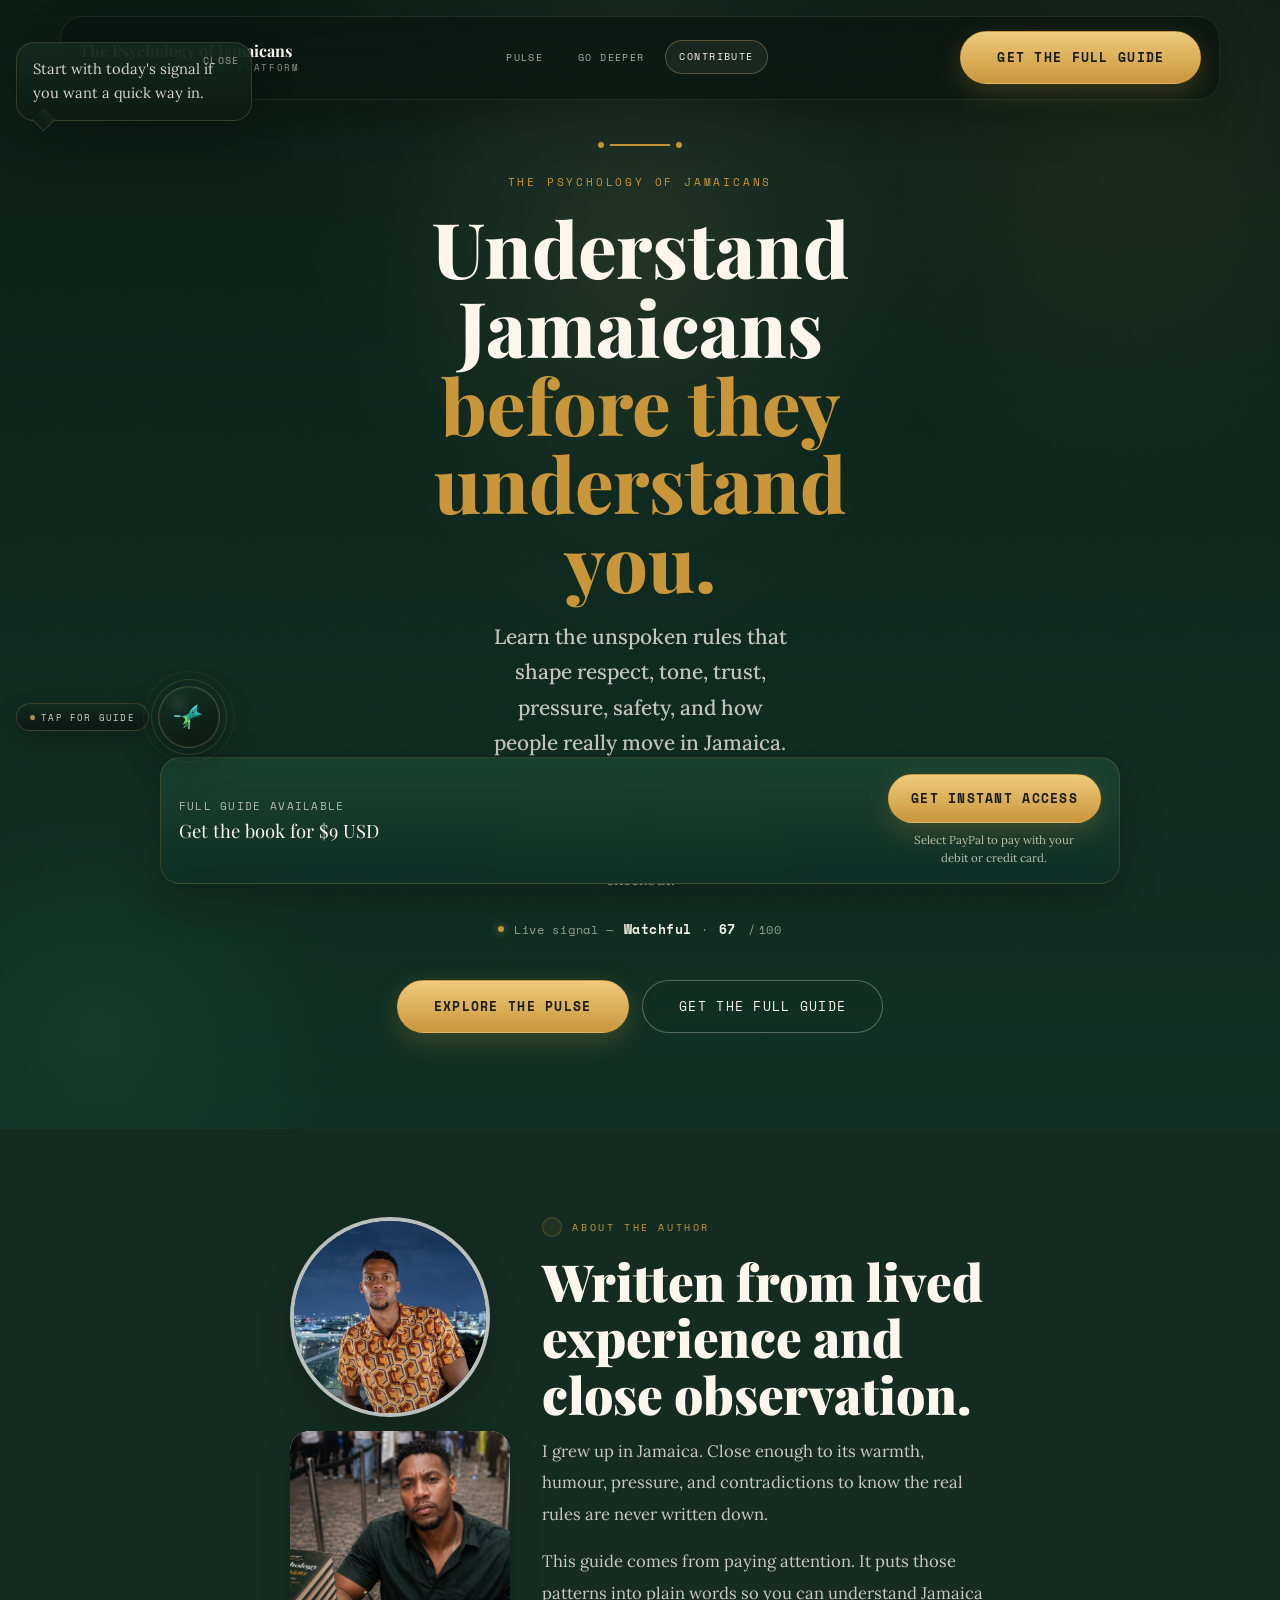
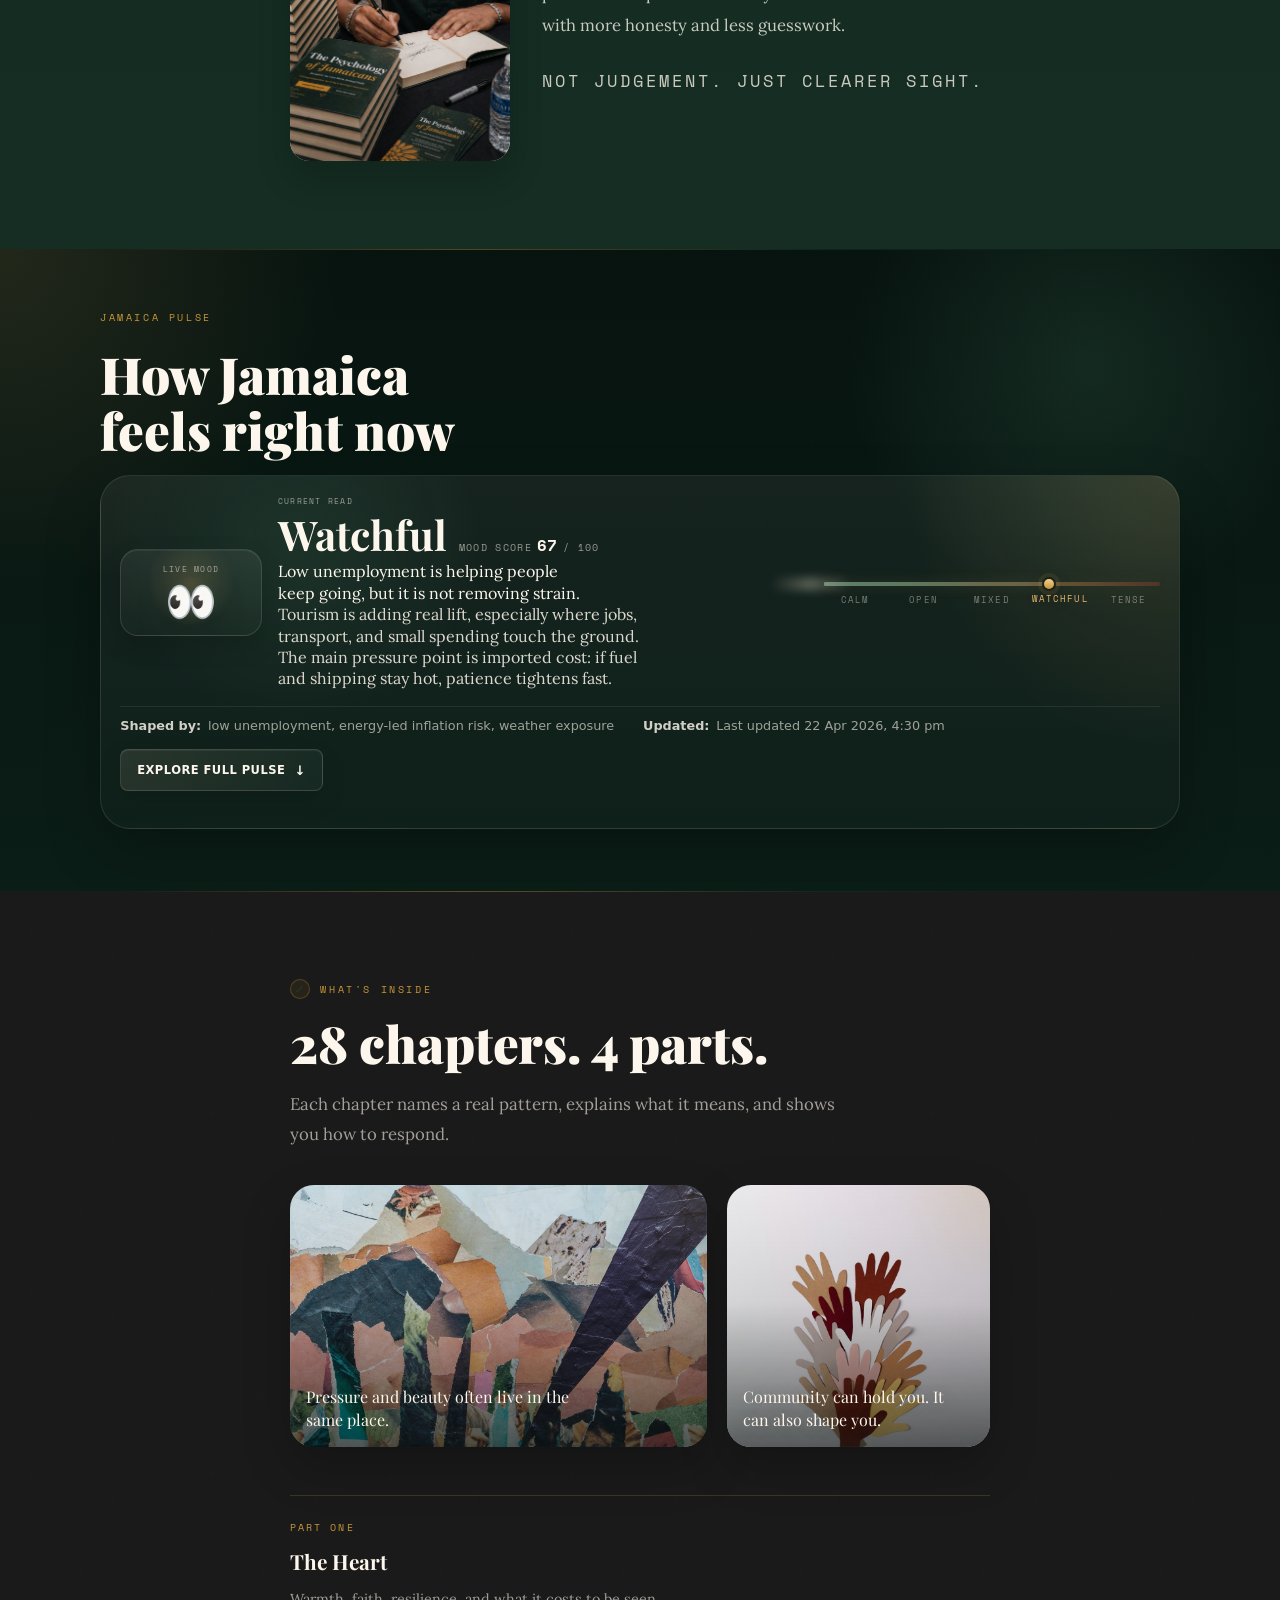
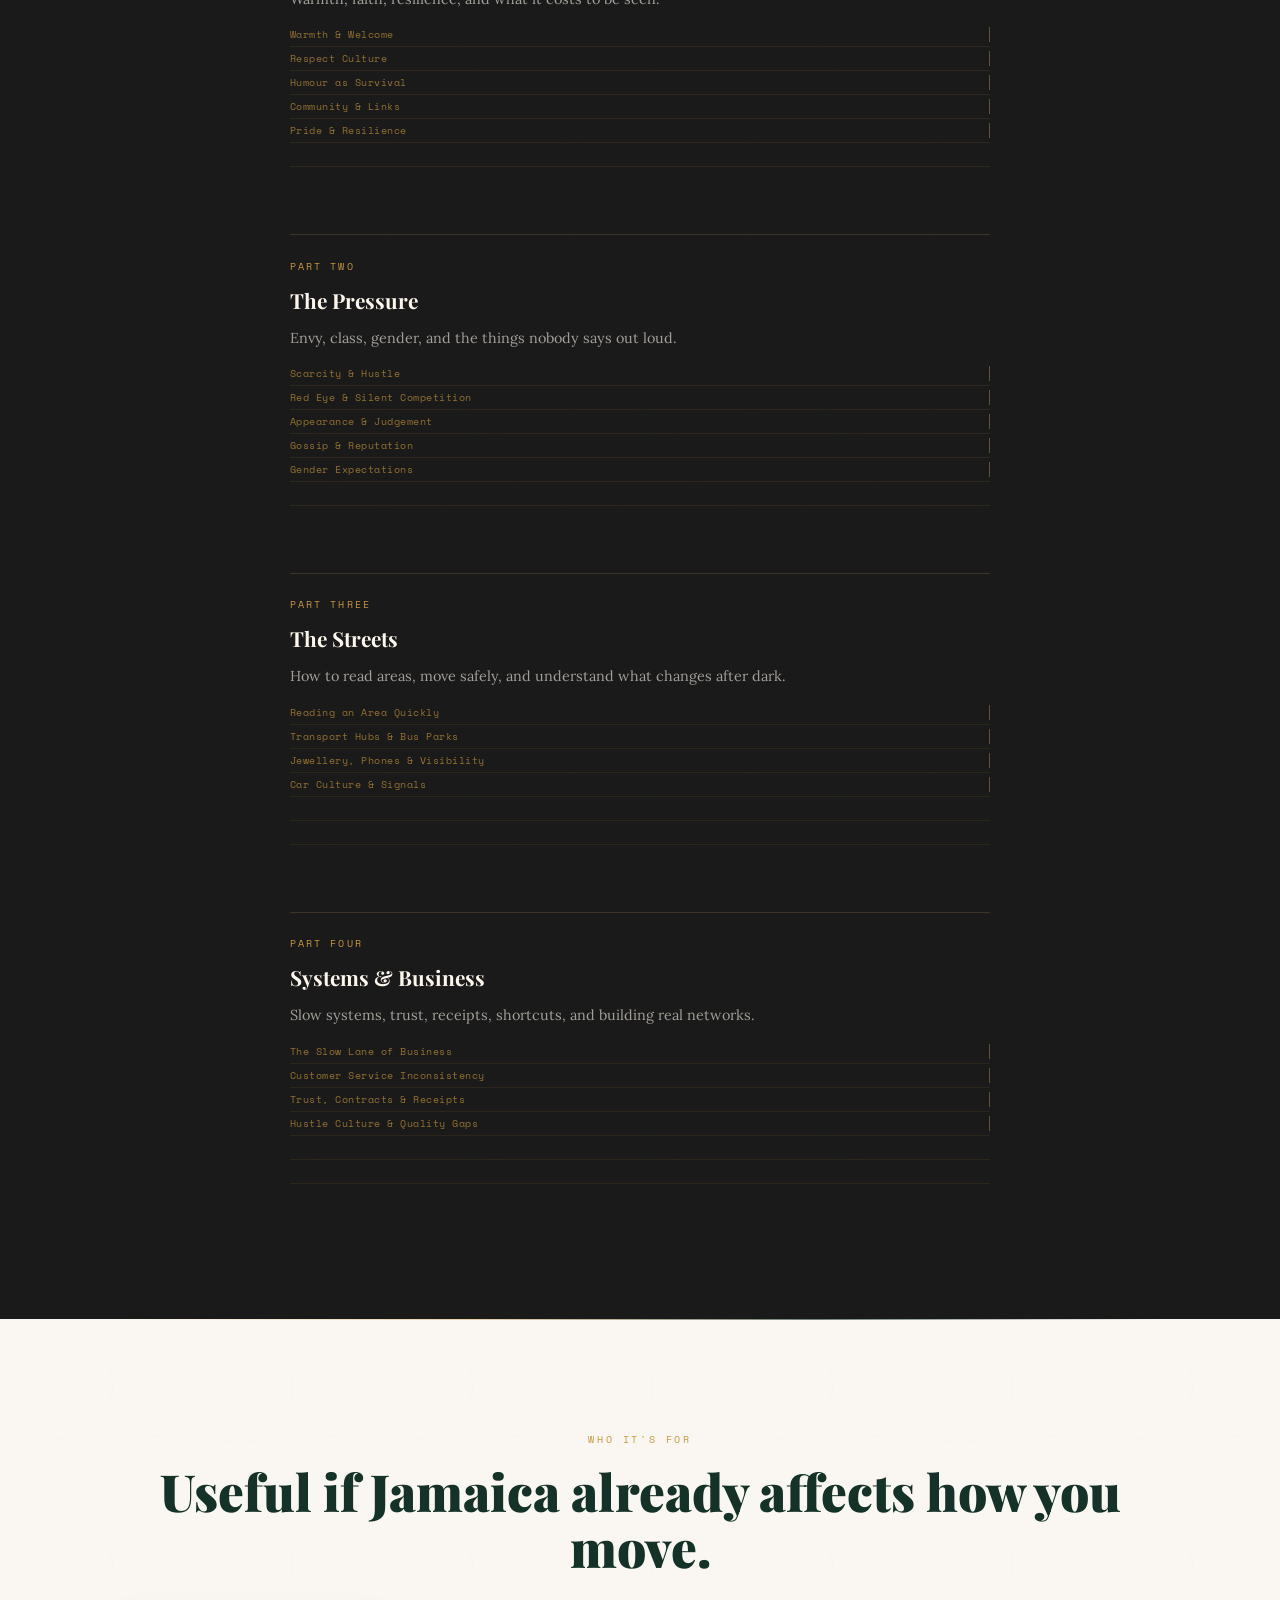
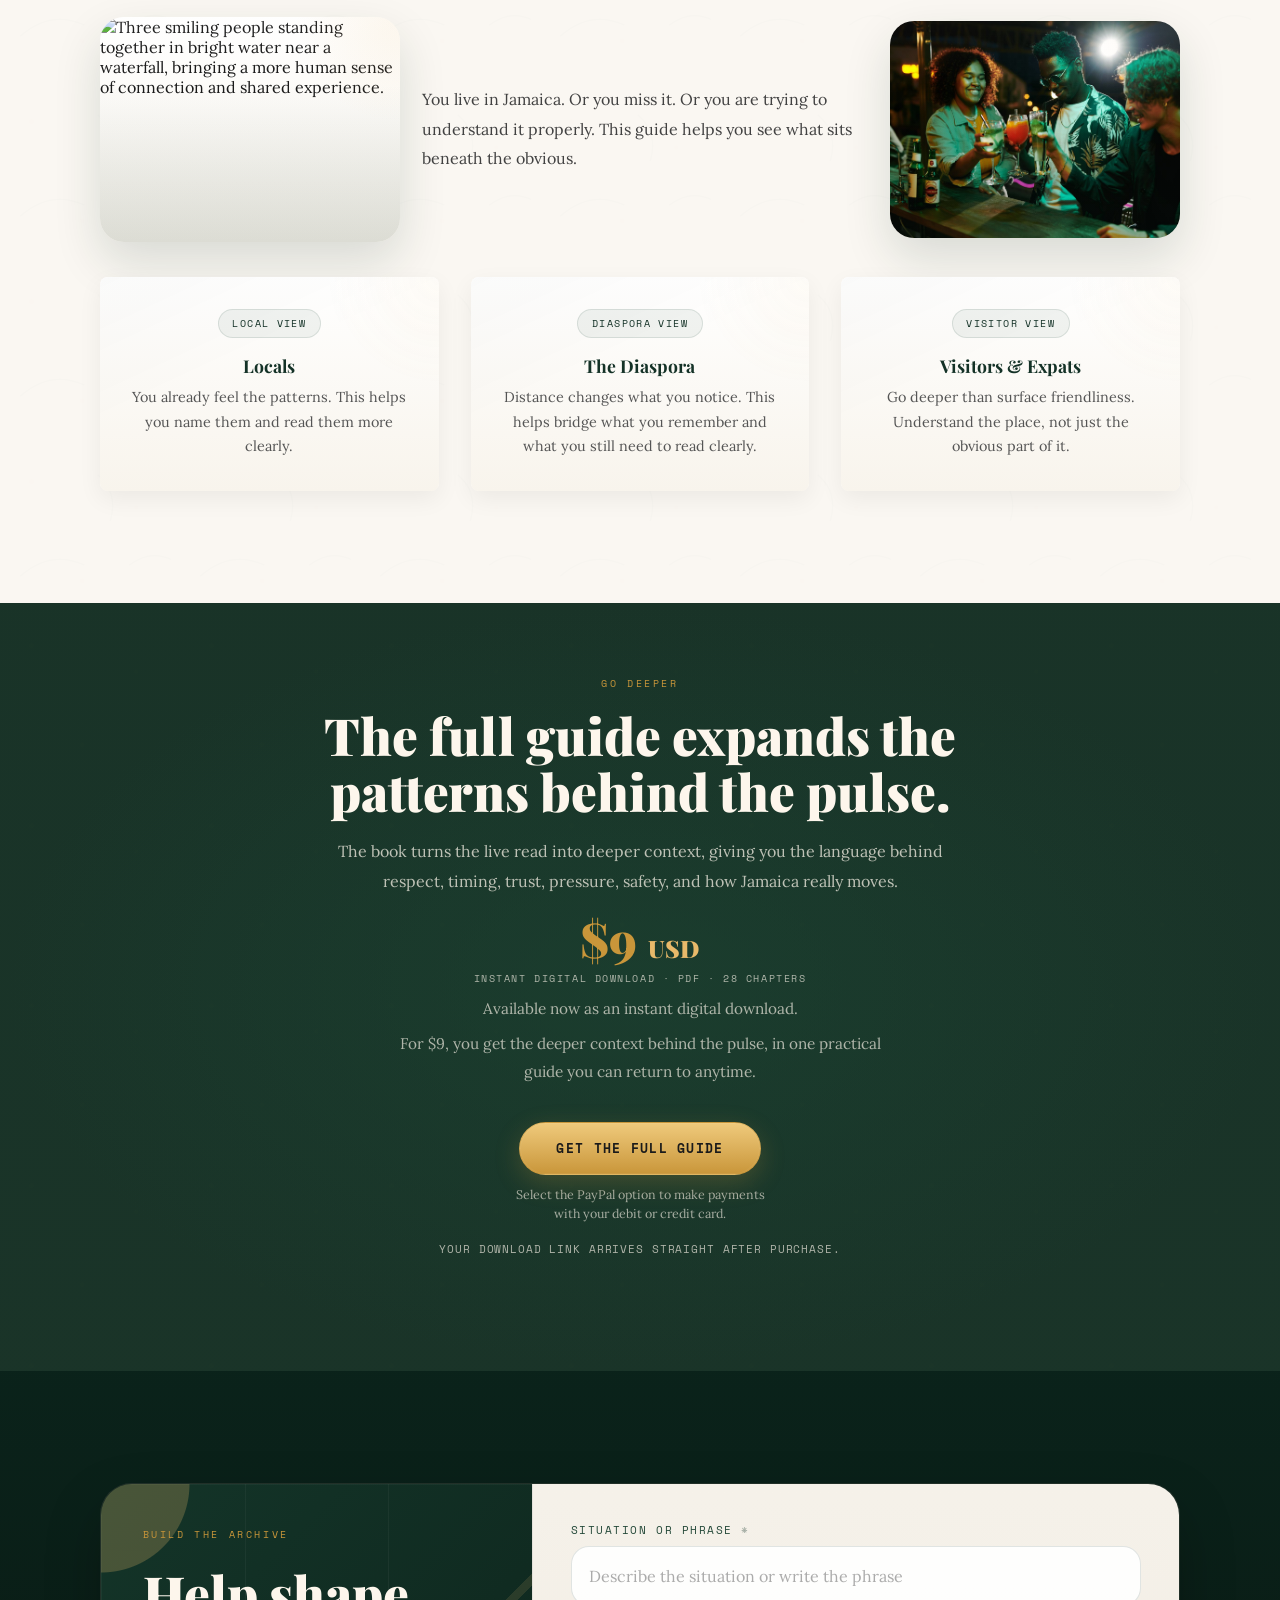
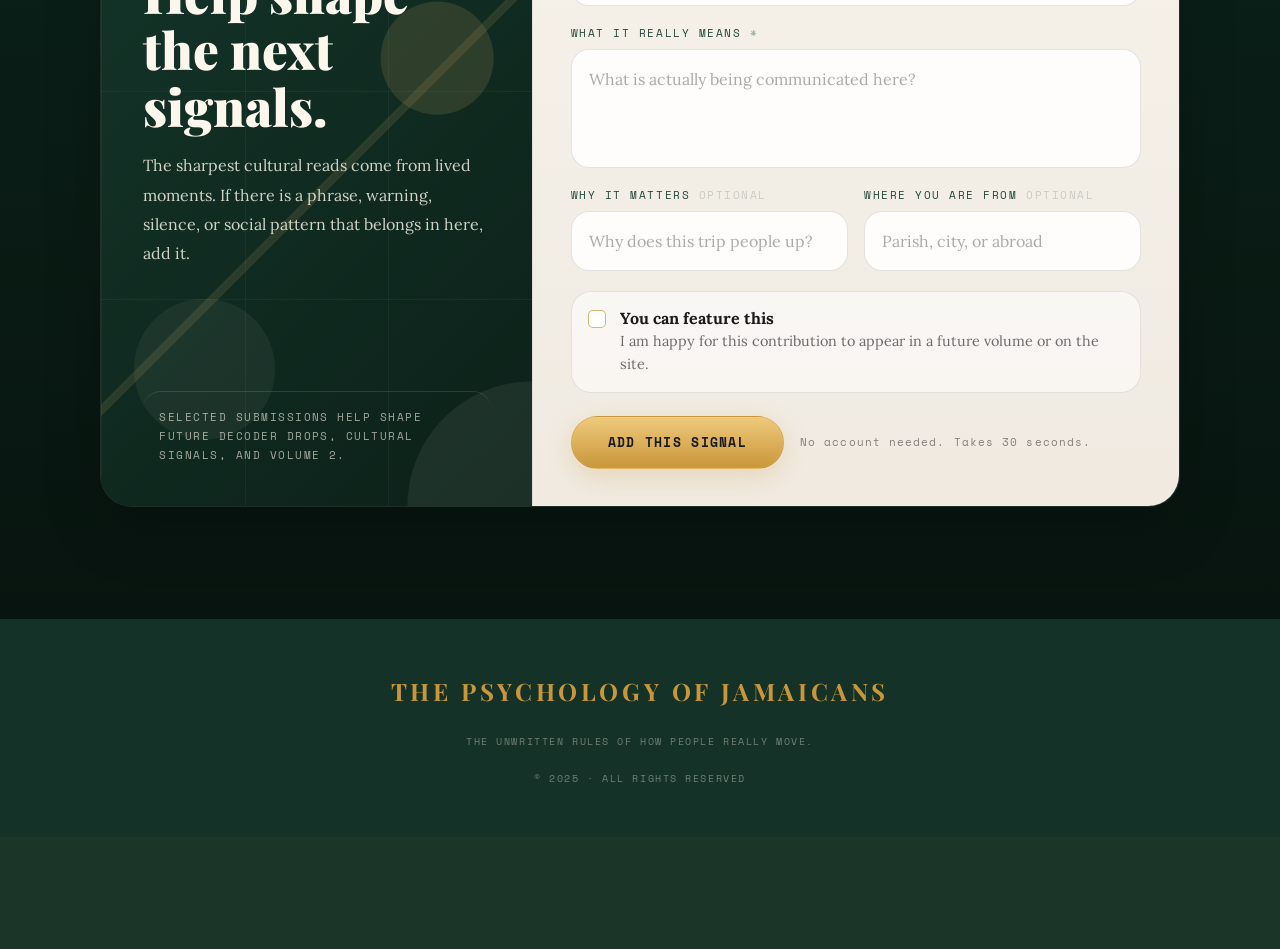
==== commit 41cff6d6: "Update Jamaica pulse live data" ====
--- a/index.html
+++ b/index.html
@@ -20,11 +20,11 @@
 <meta name="twitter:description" content="A live cultural read of how Jamaica feels right now, with a deeper guide behind the pulse."/>
 <meta name="twitter:image" content="https://jamaicanpsychology.kylehector.com/assets/images/kyle-hector-author.png"/>
 <script src="assets/js/cultural-signals.js"></script>
+<script src="assets/js/jamaica-pulse-live-data.js"></script>
 <script>
   const PAYHIP_PRODUCT_URL = "https://payhip.com/b/5QwFv";
   const SUPPORT_EMAIL = "kylehector12@gmail.com";
   const PAYHIP_STORE_NAME = "Kylehector";  // optional, for embed
-  const SALE_END_AT = "2026-04-18T23:59:59-05:00";
 </script>
 <!-- Google Analytics (GA4) placeholder: paste your GA4 script below and replace G-XXXXXXXXXX with your Measurement ID. -->
 <!--
@@ -1098,58 +1098,6 @@
     line-height:1.7;
     margin:0;
   }
-  .sale-timer{
-    display:inline-flex;
-    align-items:center;
-    justify-content:center;
-    gap:.55rem;
-    flex-wrap:wrap;
-    margin-top:.35rem;
-    padding:.78rem 1.08rem;
-    border-radius:999px;
-    border:1px solid rgba(232,185,106,.52);
-    background:linear-gradient(180deg, rgba(10,20,16,.42), rgba(10,20,16,.28));
-    box-shadow:inset 0 1px 0 rgba(255,255,255,.08), 0 0 0 1px rgba(232,185,106,.08), 0 10px 28px rgba(0,0,0,.16);
-    font-family:'Space Mono',monospace;
-    font-size:.76rem;
-    letter-spacing:.11em;
-    text-transform:uppercase;
-    color:rgba(253,246,236,.94);
-    animation:saleTimerPulse 1.25s ease-in-out infinite;
-  }
-  .sale-timer strong{
-    display:inline-flex;
-    align-items:center;
-    padding:.16rem .45rem;
-    border-radius:999px;
-    background:rgba(232,185,106,.14);
-    color:#ffd78f;
-    font-weight:700;
-    box-shadow:0 0 18px rgba(232,185,106,.14);
-  }
-  .sale-timer.is-compact{
-    margin-top:0;
-    padding:.5rem .78rem;
-    font-size:.65rem;
-    letter-spacing:.06em;
-  }
-  .sale-timer.is-inline{
-    display:flex;
-    margin:1rem auto 0;
-    width:fit-content;
-    max-width:100%;
-  }
-  @keyframes saleTimerPulse{
-    0%,100%{
-      box-shadow:inset 0 1px 0 rgba(255,255,255,.08), 0 0 0 1px rgba(232,185,106,.08), 0 10px 28px rgba(0,0,0,.16);
-      transform:translateY(0);
-    }
-    50%{
-      box-shadow:inset 0 1px 0 rgba(255,255,255,.08), 0 0 0 1px rgba(232,185,106,.16), 0 12px 32px rgba(0,0,0,.18), 0 0 20px rgba(232,185,106,.12);
-      transform:translateY(-1px);
-    }
-  }
-
   .btn-primary{
     display:inline-flex;
     align-items:center;
@@ -1961,11 +1909,33 @@
       radial-gradient(circle at top right, rgba(73,138,104,.12), transparent 32%),
       linear-gradient(180deg, rgba(255,255,255,.045), rgba(255,255,255,.018));
   }
+  .pulse-detail-block[data-surface="desks"]{
+    background:
+      radial-gradient(circle at top right, rgba(49,109,141,.12), transparent 34%),
+      linear-gradient(180deg, rgba(255,255,255,.045), rgba(255,255,255,.018));
+  }
+  .pulse-detail-block[data-surface="sources"]{
+    background:
+      radial-gradient(circle at top right, rgba(92,85,148,.12), transparent 34%),
+      linear-gradient(180deg, rgba(255,255,255,.045), rgba(255,255,255,.018));
+  }
   .pulse-detail-block[data-surface="signals"]::before{
     background:linear-gradient(90deg, rgba(73,138,104,.72), rgba(73,138,104,.12), transparent);
   }
+  .pulse-detail-block[data-surface="desks"]::before{
+    background:linear-gradient(90deg, rgba(49,109,141,.72), rgba(49,109,141,.12), transparent);
+  }
+  .pulse-detail-block[data-surface="sources"]::before{
+    background:linear-gradient(90deg, rgba(92,85,148,.72), rgba(92,85,148,.12), transparent);
+  }
   .pulse-detail-block[data-surface="signals"]::after{
     background:radial-gradient(circle, rgba(73,138,104,.1), transparent 72%);
+  }
+  .pulse-detail-block[data-surface="desks"]::after{
+    background:radial-gradient(circle, rgba(49,109,141,.1), transparent 72%);
+  }
+  .pulse-detail-block[data-surface="sources"]::after{
+    background:radial-gradient(circle, rgba(92,85,148,.1), transparent 72%);
   }
   .pulse-detail-section-head{
     display:flex;
@@ -2156,6 +2126,25 @@
     grid-template-columns:1fr;
     gap:.5rem;
   }
+  .pulse-drivers-block{
+    display:grid;
+    gap:.52rem;
+    padding:.24rem 0 .12rem;
+  }
+  .pulse-drivers-label{
+    display:inline-flex;
+    align-items:center;
+    width:max-content;
+    padding:.3rem .58rem;
+    border-radius:999px;
+    border:1px solid rgba(232,185,106,.14);
+    background:rgba(232,185,106,.06);
+    color:rgba(232,185,106,.82);
+    font-family:'Space Mono',monospace;
+    font-size:.5rem;
+    letter-spacing:.12em;
+    text-transform:uppercase;
+  }
   .pulse-signal-card{
     position:relative;
     overflow:hidden;
@@ -2390,6 +2379,142 @@
   .pulse-detail.is-open .pulse-metric:nth-child(4),
   .pulse-detail.is-open .pulse-signal-card:nth-child(4){transition-delay:.2s;}
   .pulse-detail.is-open .pulse-metric:nth-child(5){transition-delay:.25s;}
+  .pulse-intel-grid{
+    display:grid;
+    grid-template-columns:minmax(0, 1.18fr) minmax(0, .82fr);
+    gap:.85rem;
+    margin-top:.85rem;
+  }
+  .pulse-desks,
+  .pulse-source-list{
+    display:grid;
+    gap:.52rem;
+  }
+  .pulse-desk-card,
+  .pulse-source-item{
+    position:relative;
+    overflow:hidden;
+    border-radius:16px;
+    border:1px solid rgba(253,246,236,.1);
+    background:linear-gradient(180deg, rgba(253,246,236,.05), rgba(253,246,236,.022));
+    box-shadow:0 18px 34px rgba(0,0,0,.16);
+  }
+  .pulse-desk-card{
+    padding:.8rem .84rem .78rem;
+    display:grid;
+    gap:.52rem;
+  }
+  .pulse-source-item{
+    padding:.74rem .8rem;
+    display:grid;
+    gap:.38rem;
+  }
+  .pulse-desk-card::before,
+  .pulse-source-item::before{
+    content:'';
+    position:absolute;
+    top:0;
+    left:0;
+    width:100%;
+    height:1px;
+    background:linear-gradient(90deg, rgba(255,255,255,.16), transparent 76%);
+    opacity:.65;
+  }
+  .pulse-desk-card::after{
+    content:'';
+    position:absolute;
+    inset:auto auto 0 0;
+    width:3px;
+    height:62%;
+    border-radius:0 999px 999px 0;
+    background:linear-gradient(180deg, rgba(232,185,106,.9), rgba(232,185,106,.12));
+    opacity:.8;
+  }
+  .pulse-desk-card[data-tone="pressure"]::after{
+    background:linear-gradient(180deg, rgba(198,98,72,.92), rgba(198,98,72,.14));
+  }
+  .pulse-desk-card[data-tone="lift"]::after{
+    background:linear-gradient(180deg, rgba(88,199,110,.92), rgba(88,199,110,.14));
+  }
+  .pulse-desk-card[data-tone="energy"]::after{
+    background:linear-gradient(180deg, rgba(84,170,214,.92), rgba(84,170,214,.14));
+  }
+  .pulse-desk-head,
+  .pulse-source-top{
+    display:flex;
+    align-items:flex-start;
+    justify-content:space-between;
+    gap:.6rem;
+  }
+  .pulse-desk-title,
+  .pulse-source-name{
+    margin:0;
+    color:var(--cream);
+    font-family:var(--ui-sans);
+    font-size:.88rem;
+    font-weight:760;
+    line-height:1.24;
+  }
+  .pulse-desk-status,
+  .pulse-source-kind{
+    display:inline-flex;
+    align-items:center;
+    flex:0 0 auto;
+    padding:.28rem .54rem;
+    border-radius:999px;
+    border:1px solid rgba(253,246,236,.1);
+    background:rgba(253,246,236,.045);
+    color:rgba(253,246,236,.66);
+    font-size:.48rem;
+    font-weight:700;
+    letter-spacing:.09em;
+    text-transform:uppercase;
+  }
+  .pulse-desk-copy,
+  .pulse-source-note{
+    margin:0;
+    color:rgba(253,246,236,.72);
+    font-size:.74rem;
+    line-height:1.45;
+  }
+  .pulse-desk-meta,
+  .pulse-source-status{
+    display:inline-flex;
+    align-items:center;
+    width:max-content;
+    padding-top:.08rem;
+    color:rgba(232,185,106,.76);
+    font-family:'Space Mono',monospace;
+    font-size:.52rem;
+    letter-spacing:.11em;
+    text-transform:uppercase;
+  }
+  .pulse-desk-chips{
+    display:flex;
+    flex-wrap:wrap;
+    gap:.34rem;
+  }
+  .pulse-detail .pulse-desk-card,
+  .pulse-detail .pulse-source-item{
+    opacity:0;
+    transform:translateY(16px);
+    filter:blur(2px);
+    transition:transform .26s ease, border-color .26s ease, box-shadow .26s ease, opacity .3s ease, filter .3s ease;
+  }
+  .pulse-detail.is-open .pulse-desk-card,
+  .pulse-detail.is-open .pulse-source-item{
+    opacity:1;
+    transform:none;
+    filter:none;
+  }
+  .pulse-detail.is-open .pulse-desk-card:nth-child(1),
+  .pulse-detail.is-open .pulse-source-item:nth-child(1){transition-delay:.08s;}
+  .pulse-detail.is-open .pulse-desk-card:nth-child(2),
+  .pulse-detail.is-open .pulse-source-item:nth-child(2){transition-delay:.13s;}
+  .pulse-detail.is-open .pulse-desk-card:nth-child(3),
+  .pulse-detail.is-open .pulse-source-item:nth-child(3){transition-delay:.18s;}
+  .pulse-detail.is-open .pulse-desk-card:nth-child(4),
+  .pulse-detail.is-open .pulse-source-item:nth-child(4){transition-delay:.23s;}
 
   @keyframes watchfulFloat{
     0%,100%{transform:translate3d(calc(var(--watch-shift-x) * .26 + var(--watch-look-x)), calc(var(--watch-shift-y) * .22 + var(--watch-look-y)), 0) rotate(calc(var(--watch-tilt) - 1.5deg));}
@@ -2473,6 +2598,9 @@
       max-width:34ch;
     }
     .pulse-detail-columns{
+      grid-template-columns:1fr;
+    }
+    .pulse-intel-grid{
       grid-template-columns:1fr;
     }
     .pulse-metrics{
@@ -4930,9 +5058,6 @@
     justify-content:center;
     margin-top:1.2rem;
   }
-  .hero-meta .sale-timer{
-    display:none;
-  }
   .hero-meta p{
     max-width:34ch;
     font-size:.96rem;
@@ -5243,9 +5368,11 @@
       max-width:none;
       aspect-ratio:16 / 8;
     }
-    .author-avatar,
+    .author-avatar{
+      width:min(100%, 180px);
+    }
     .author-feature{
-      width:min(100%, 180px);
+      display:none;
     }
     .decoder-spotlight .reveal{
       padding-top:1rem !important;
@@ -5478,20 +5605,18 @@
       padding:4.4rem 1rem;
     }
     .author-grid{
-      gap:1.25rem;
+      display: block;
     }
     .author-copy{
-      order:1;
     }
     .author-visual{
-      order:2;
-      justify-items:center;
+      float: right;
+      width: 130px;
+      margin-left: 1.25rem;
+      margin-bottom: 0.5rem;
     }
     .author-visual-stack{
-      grid-template-columns:112px minmax(0, 148px);
-      gap:.9rem;
-      align-items:end;
-      justify-items:stretch;
+      display: block;
     }
     .author-avatar{
       width:112px;
@@ -5704,10 +5829,6 @@
     </ul>
     <div class="hero-meta" hidden>
       <p>28 chapters. Instant PDF. Secure Payhip checkout.</p>
-      <div class="sale-timer" data-sale-countdown>
-        <span>Sale ends in</span>
-        <strong data-sale-countdown-value>14 days</strong>
-      </div>
     </div>
 
     <p class="hero-signal-preview" aria-live="polite">
@@ -5915,7 +6036,7 @@
 
         <div class="pulse-actions">
           <button class="pulse-toggle" id="pulse-toggle" type="button" aria-expanded="false" aria-controls="pulse-detail">Explore full pulse</button>
-          <a class="pulse-carnival-link" href="carnival-signal.html">Open Carnival Signal</a>
+          <a class="pulse-carnival-link" href="carnival-signal.html" style="display: none;">Open Carnival Signal</a>
         </div>
 
         <div class="pulse-detail" id="pulse-detail" aria-hidden="true">
@@ -5950,6 +6071,24 @@
                     </div>
                   </div>
                 </div>
+              </section>
+            </div>
+
+            <div class="pulse-intel-grid">
+              <section class="pulse-detail-block" data-surface="desks">
+                <div class="pulse-detail-section-head">
+                  <strong>What we're watching</strong>
+                  <p>The everyday signals shaping how Jamaica feels right now.</p>
+                </div>
+                <div class="pulse-desks" id="pulse-desks"></div>
+              </section>
+
+              <section class="pulse-detail-block" data-surface="sources">
+                <div class="pulse-detail-section-head">
+                  <strong>What this is based on</strong>
+                  <p>The facts we check, plus the parts that still need human judgment.</p>
+                </div>
+                <div class="pulse-source-list" id="pulse-source-list"></div>
               </section>
             </div>
           </div>
@@ -6268,7 +6407,7 @@
         </div>
         <div class="cta-stat">
           <strong>$9</strong>
-          <span>launch price while it lasts</span>
+          <span>digital guide</span>
         </div>
         <div class="cta-stat">
           <strong>Instant</strong>
@@ -6306,18 +6445,14 @@
         </figure>
       </div>
 
-      <p class="price-kicker">Early launch price</p>
+      <p class="price-kicker">Digital guide</p>
 
       <div class="price-block">
         <div class="price">$9 <span style="font-size:1.5rem;color:var(--gold-light);">USD</span></div>
         <div class="price-note">Instant digital download · PDF · 28 chapters</div>
       </div>
-      <p class="price-warning">Launch price is live for a limited time.</p>
+      <p class="price-warning">Available now as an instant digital download.</p>
       <p class="price-value">For $9, you get the deeper context behind the pulse, in one practical guide you can return to anytime.</p>
-      <div class="sale-timer is-inline" data-sale-countdown>
-        <span>Sale ends in</span>
-        <strong data-sale-countdown-value>14 days</strong>
-      </div>
 
       <br/>
       <div class="buy-cta-stack is-centered">
@@ -6399,11 +6534,7 @@
 <div class="sticky-cta" id="sticky-cta" aria-hidden="true">
   <div class="sticky-cta-inner">
     <div class="sticky-copy">
-      <p class="sticky-title">Launch price live</p>
-      <div class="sale-timer is-compact" data-sale-countdown>
-        <span>Ends in</span>
-        <strong data-sale-countdown-value>14 days</strong>
-      </div>
+      <p class="sticky-title">Full guide available</p>
       <p class="sticky-price">Get the book for $9 USD</p>
     </div>
     <div class="buy-cta-stack is-sticky">
@@ -6591,74 +6722,137 @@
   // Phase 1 fallback dataset for the Jamaica Pulse section.
   // Replace this with external JSON or API-fed data in Phase 2 without changing the render layer.
   const JAMAICA_PULSE_FALLBACK = {
-    updatedAt: "2026-04-11T09:00:00-05:00",
-    moodScore: 66,
-    heroInterpretation: "Jamaica feels alert, hopeful in places, and still a little guarded.",
-    interpretation: "Jamaica feels alert, hopeful in places, and still a little guarded. Jobs and happiness give the mood some lift, but higher fuel prices, the economy, and the offshore oil watch keep the pulse alert.",
+    updatedAt: "2026-04-22T11:30:00-05:00",
+    moodScore: 67,
+    moodLabel: "Watchful",
+    heroInterpretation: "The pulse is holding because work and tourism are still moving, but price pressure and weather risk are keeping patience thin.",
+    interpretation: "Jamaica's pulse is being held up by real supports, not just vibes. STATIN reported unemployment at 3.6% in January 2026, while March 2026 inflation came in at 4.3%, back inside the Bank of Jamaica target range. But BOJ warned on March 31, 2026 that imported oil, shipping, and other commodity costs could push energy and transport prices higher again. Add a 7.1% GDP drop in the October to December 2025 quarter and the start of the April to December tropical weather window, and the clearest read is this: people are still moving, but they are moving more carefully.",
     signalLines: [
-      "Jamaica feels alert, socially aware, and slightly guarded right now."
+      "Low unemployment is helping people keep going, but it is not removing strain.",
+      "Tourism is adding real lift, especially where jobs, transport, and small spending touch the ground.",
+      "The main pressure point is imported cost: if fuel and shipping stay hot, patience tightens fast."
     ],
     drivers: [
-      "gas prices up",
-      "oil watch",
-      "birthrate decline"
+      "low unemployment",
+      "tourism inflow",
+      "energy-led inflation risk",
+      "weather exposure"
     ],
     heroDrivers: [
-      "gas prices up",
-      "oil watch",
-      "birthrate decline"
+      "low unemployment",
+      "energy-led inflation risk",
+      "weather exposure"
     ],
     headlines: [
       {
-        type: "Economy",
+        type: "Prices",
         tone: "pressure",
-        weight: "Pressure",
-        title: "The economy took a hit, so people are still cautious.",
-        summary: "GDP fell 7.1% in late 2025 after the Hurricane Melissa shock. That keeps the mood watchful."
+        weight: "Main pressure",
+        title: "The pressure point is not collapse. It is how fast imported costs can thin people's patience.",
+        summary: "STATIN put March 2026 inflation at 4.3%, but BOJ said on March 31, 2026 that oil, LNG, fertilizer, and shipping costs could still lift energy and transport inflation through the year."
       },
       {
-        type: "Happiness",
+        type: "Work",
         tone: "lift",
-        weight: "Lift",
-        title: "There is still real warmth under the pressure.",
-        summary: "Jamaica ranks 49th in the 2026 World Happiness Report, with a 6.305 happiness score."
+        weight: "Main support",
+        title: "People still have a reason to keep moving because the jobs floor is holding.",
+        summary: "STATIN reported unemployment at 3.6% in January 2026. That does not mean life feels easy, but it does mean the base mood is effort and movement, not shutdown."
       },
       {
-        type: "Gas prices",
-        tone: "watch",
-        weight: "Watch",
-        title: "Gas prices are back in people's heads.",
-        summary: "Petrojam's latest ex-refinery update raised gasoline and diesel by $4.50 per litre from April 9, so transport costs stay part of the mood."
+        type: "Tourism",
+        tone: "energy",
+        weight: "Fresh lift",
+        title: "A lot of the optimism right now is coming from opportunity flow, not comfort.",
+        summary: "The Ministry of Tourism said Jamaica added more than 62,000 Latin American arrivals in 2025 and USD 116 million in earnings from that market, feeding real activity into 2026."
       },
       {
-        type: "Jobs",
-        tone: "lift",
-        weight: "Steady",
-        title: "Jobs are helping the mood hold steady.",
-        summary: "Unemployment was 3.6% in January 2026. That adds support, even if not everyone feels it equally."
+        type: "Weather",
+        tone: "watch",
+        weight: "Planning risk",
+        title: "Weather is moving from background risk to planning risk.",
+        summary: "The Meteorological Service says tropical systems affect Jamaica from April to December, with the official hurricane season running June to November, so disruption is moving into the planning layer now."
       },
       {
-        type: "Oil watch",
-        tone: "energy",
-        weight: "Early signs",
-        title: "The offshore oil story is adding curiosity, not certainty yet.",
-        summary: "United Oil & Gas reported offshore hydrocarbon signs from the Walton-Morant survey, but the next real question is whether it can move toward drilling and prove commercial value."
-      },
-      {
-        type: "Birthrate",
+        type: "Recovery",
         tone: "watch",
-        weight: "Declining",
-        title: "The falling birthrate is a quieter long-term signal.",
-        summary: "Jamaica's birthrate fell to 11.62 births per 1,000 people in 2023, down from 11.85 the year before."
+        weight: "Still uneven",
+        title: "The country is active, but it is still carrying the bruise from late 2025.",
+        summary: "STATIN's key indicators show GDP fell 7.1% in the October to December 2025 quarter, which helps explain why the mood can stay busy while still feeling guarded."
       }
     ],
     metrics: [
-      { icon: "🙂", label: "Mood", value: "Feeling good", note: "Jamaica ranks 49th for happiness" },
-      { icon: "😬", label: "Money pressure", value: "Tough", note: "The economy took a late-2025 hit" },
-      { icon: "🔥", label: "Gas prices", value: "Rising", note: "Gas and diesel went up again" },
-      { icon: "💼", label: "Jobs", value: "Stable", note: "Unemployment is still low" },
-      { icon: "🫧", label: "Oil talk", value: "Maybe", note: "Offshore signs, not a sure discovery yet" },
-      { icon: "👶", label: "Birthrate", value: "Dropping", note: "Fewer births per 1,000 people" }
+      { icon: "👀", label: "Public mood", value: "Held together", note: "Work is steady, but patience is thin" },
+      { icon: "📈", label: "Inflation", value: "4.3%", note: "March 2026, back inside BOJ target" },
+      { icon: "💼", label: "Jobs", value: "3.6%", note: "January 2026 unemployment remains low" },
+      { icon: "✈️", label: "Tourism", value: "Expanding", note: "LATAM arrivals rose by 62,000 in 2025" },
+      { icon: "🌦️", label: "Weather", value: "Risk window open", note: "Tropical systems affect April to December" },
+      { icon: "🏗️", label: "Recovery", value: "Uneven", note: "GDP fell 7.1% in Oct to Dec 2025" }
+    ],
+    desks: [
+      {
+        name: "Street Mood",
+        status: "Patience is thinner",
+        tone: "watch",
+        summary: "The key street insight right now is not that people have gone cold. It is that pressure is shortening the distance between normal interaction and irritation, so tone and timing matter more.",
+        chips: ["respect", "tone", "patience", "guarded trust"],
+        cadence: "Daily check-in"
+      },
+      {
+        name: "Cost and Transport",
+        status: "Imported pressure risk",
+        tone: "pressure",
+        summary: "This is the first place the macro story turns personal. BOJ's warning around imported energy and shipping costs matters here because fuel and movement costs are what people feel fastest.",
+        chips: ["fuel", "fares", "food prices", "shipping"],
+        cadence: "Weekly reality check"
+      },
+      {
+        name: "Weather and Island Risk",
+        status: "Risk season opening",
+        tone: "energy",
+        summary: "The weather desk matters more now because Jamaica is entering the part of the year where disruption has to be budgeted early. Weather is not scenery. It is operational pressure.",
+        chips: ["storm season", "road risk", "utilities", "planning"],
+        cadence: "Seasonal check"
+      },
+      {
+        name: "Work and Opportunity",
+        status: "Support is real, but uneven",
+        tone: "lift",
+        summary: "This is where the country gets some lift. Low unemployment and stronger tourism demand are keeping movement alive, but the benefit is not spreading evenly enough to make the mood fully relaxed.",
+        chips: ["jobs", "tourism", "diaspora", "small business"],
+        cadence: "Monthly check-in"
+      }
+    ],
+    sourceWatch: [
+      {
+        name: "STATIN and BOJ",
+        kind: "Prices and jobs",
+        status: "Primary anchor",
+        note: "STATIN reported 4.3% inflation for March 2026 and 3.6% unemployment for January 2026. BOJ kept rates at 5.50% on March 31, 2026 but warned imported energy and shipping costs could push prices up again."
+      },
+      {
+        name: "Ministry of Tourism",
+        kind: "Opportunity flow",
+        status: "Adding real lift",
+        note: "The Ministry of Tourism said Jamaica added more than 62,000 Latin American arrivals in 2025 and USD 116 million in earnings from that market, which supports jobs and on-the-ground spending."
+      },
+      {
+        name: "Met Service and ODPEM",
+        kind: "Weather check",
+        status: "Season turning",
+        note: "The Meteorological Service says tropical systems affect Jamaica from April to December, with hurricane season from June to November, so weather pressure is moving into everyday planning."
+      },
+      {
+        name: "STATIN growth data",
+        kind: "Recovery check",
+        status: "Still uneven",
+        note: "STATIN's key indicators show GDP fell 7.1% in the October to December 2025 quarter, which helps explain why the national mood stays active without feeling secure."
+      },
+      {
+        name: "Editorial street read",
+        kind: "On-the-ground read",
+        status: "Needs human judgment",
+        note: "The numbers show what is pushing and what is supporting. The human read is still what tells us whether that balance feels hopeful, irritated, disciplined, or close to snapping."
+      }
     ]
   };
 
@@ -6763,6 +6957,59 @@
       .map((sentence) => sentence.trim())
       .filter(Boolean)
       .slice(0, 3);
+  }
+
+  function renderPulseDrivers(drivers) {
+    const driverList = Array.isArray(drivers) ? drivers.filter(Boolean) : [];
+    if (!driverList.length) return "";
+
+    return `
+      <div class="pulse-drivers-block">
+        <span class="pulse-drivers-label">Shaped by</span>
+        <div class="pulse-drivers">
+          ${driverList.map((driver) => `<span class="pulse-driver-chip">${escapeHtml(formatPulseDriverLabel(driver))}</span>`).join("")}
+        </div>
+      </div>
+    `;
+  }
+
+  function renderPulseDesks(desks) {
+    const deskList = Array.isArray(desks) ? desks.filter(Boolean) : [];
+    if (!deskList.length) return "";
+
+    return deskList.map((desk) => {
+      const chips = Array.isArray(desk.chips) ? desk.chips.filter(Boolean) : [];
+
+      return `
+        <article class="pulse-desk-card" data-tone="${escapeHtml(desk.tone || "watch")}">
+          <div class="pulse-desk-head">
+            <h3 class="pulse-desk-title">${escapeHtml(desk.name || "Signal desk")}</h3>
+            <span class="pulse-desk-status">${escapeHtml(desk.status || "Live")}</span>
+          </div>
+          <p class="pulse-desk-copy">${escapeHtml(desk.summary || "")}</p>
+          <div class="pulse-desk-chips">
+            ${chips.map((chip) => `<span class="pulse-driver-chip">${escapeHtml(formatPulseDriverLabel(chip))}</span>`).join("")}
+          </div>
+          <span class="pulse-desk-meta">${escapeHtml(desk.cadence || "Live watch")}</span>
+        </article>
+      `;
+    }).join("");
+  }
+
+  function renderPulseSourceWatch(items) {
+    const sourceList = Array.isArray(items) ? items.filter(Boolean) : [];
+    if (!sourceList.length) return "";
+
+    return sourceList.map((item) => `
+      <article class="pulse-source-item">
+        <div class="pulse-source-top">
+          <h3 class="pulse-source-name">${escapeHtml(item.name || "Source")}</h3>
+          <span class="pulse-source-kind">${escapeHtml(item.kind || "Layer")}</span>
+        </div>
+        <span class="pulse-source-status">${escapeHtml(item.status || "Watching")}</span>
+        <p class="pulse-source-note">${escapeHtml(item.note || "")}</p>
+      </article>
+    `).join("");
   }
 
   function initialiseWatchfulLockup(lockup) {
@@ -6953,12 +7200,13 @@
     const pulseOpenTriggers = Array.from(document.querySelectorAll("[data-open-pulse]"));
     const metricsRoot = document.getElementById("pulse-metrics");
     const signalsRoot = document.getElementById("pulse-signals");
+    const desksRoot = document.getElementById("pulse-desks");
+    const sourceWatchRoot = document.getElementById("pulse-source-list");
     const pulseWatchfulLockup = document.getElementById("pulse-watchful-lockup");
     const moodLabelNode = document.getElementById("pulse-mood-label");
     const moodEmojiNode = document.getElementById("pulse-mood-emoji");
     const scoreNode = document.getElementById("pulse-score-value");
     const interpretationNode = document.getElementById("pulse-interpretation");
-    const driversNode = document.getElementById("pulse-drivers");
     const shapeNode = document.getElementById("pulse-shape");
     const updatedNode = document.getElementById("pulse-updated");
     const meterStateNodes = Array.from(document.querySelectorAll("[data-pulse-state]"));
@@ -6999,11 +7247,6 @@
     const barDetailUpdatedNode = document.getElementById("pulse-detail-updated");
     if (barDetailUpdatedNode) barDetailUpdatedNode.textContent = formatHeroPulseDate(pulse.updatedAt);
     if (heroShapeNode) heroShapeNode.textContent = `${moodLabel} right now`;
-    if (driversNode) {
-      driversNode.innerHTML = drivers.map((driver) => `
-        <span class="pulse-driver-chip">${escapeHtml(formatPulseDriverLabel(driver))}</span>
-      `).join("");
-    }
     if (shapeNode) shapeNode.textContent = `${moodLabel} right now`;
     if (updatedNode) updatedNode.textContent = formatPulseTimestamp(pulse.updatedAt);
 
@@ -7033,7 +7276,8 @@
       node.dataset.finalValue = node.textContent.trim();
     });
 
-    signalsRoot.innerHTML = (pulse.headlines || []).map((item, index) => {
+    const driverMarkup = renderPulseDrivers(drivers);
+    const headlineMarkup = (pulse.headlines || []).map((item, index) => {
       const cardId = `pulse-signal-panel-${index}`;
       const tone = escapeHtml(item.tone || "watch");
       const type = escapeHtml(item.type || "Signal");
@@ -7074,6 +7318,16 @@
       `;
     }).join("");
 
+    signalsRoot.innerHTML = `${driverMarkup}${headlineMarkup}`;
+
+    if (desksRoot) {
+      desksRoot.innerHTML = renderPulseDesks(pulse.desks);
+    }
+
+    if (sourceWatchRoot) {
+      sourceWatchRoot.innerHTML = renderPulseSourceWatch(pulse.sourceWatch);
+    }
+
     if (!signalsRoot.dataset.bound) {
       signalsRoot.dataset.bound = "true";
       signalsRoot.addEventListener("click", (event) => {
@@ -7126,44 +7380,6 @@
     }
   }
 
-  function formatSaleCountdown(targetDate) {
-    const remainingMs = targetDate.getTime() - Date.now();
-
-    if (remainingMs <= 0) {
-      return "Sale ended";
-    }
-
-    const totalSeconds = Math.floor(remainingMs / 1000);
-    const days = Math.floor(totalSeconds / 86400);
-    const hours = Math.floor((totalSeconds % 86400) / 3600);
-    const minutes = Math.floor((totalSeconds % 3600) / 60);
-    const seconds = totalSeconds % 60;
-
-    if (days > 0) {
-      return `${days}d ${String(hours).padStart(2, "0")}h ${String(minutes).padStart(2, "0")}m ${String(seconds).padStart(2, "0")}s`;
-    }
-
-    return `${String(hours).padStart(2, "0")}h ${String(minutes).padStart(2, "0")}m ${String(seconds).padStart(2, "0")}s`;
-  }
-
-  function initialiseSaleCountdown() {
-    const countdownNodes = document.querySelectorAll("[data-sale-countdown-value]");
-    if (!countdownNodes.length || !SALE_END_AT) return;
-
-    const targetDate = new Date(SALE_END_AT);
-    if (Number.isNaN(targetDate.getTime())) return;
-
-    const updateCountdown = () => {
-      const nextValue = formatSaleCountdown(targetDate);
-      countdownNodes.forEach((node) => {
-        node.textContent = nextValue;
-      });
-    };
-
-    updateCountdown();
-    window.setInterval(updateCountdown, 1000);
-  }
-
   function initialiseChapterTypewriter() {
     document.querySelectorAll(".chapters-list li").forEach((item) => {
       if (item.querySelector(".chapter-text")) return;
@@ -7220,7 +7436,6 @@
     console.log("support_email_storage_unavailable");
   }
 
-  initialiseSaleCountdown();
   populateSignalOfTheMoment();
   renderJamaicaPulse();
   initialiseChapterTypewriter();
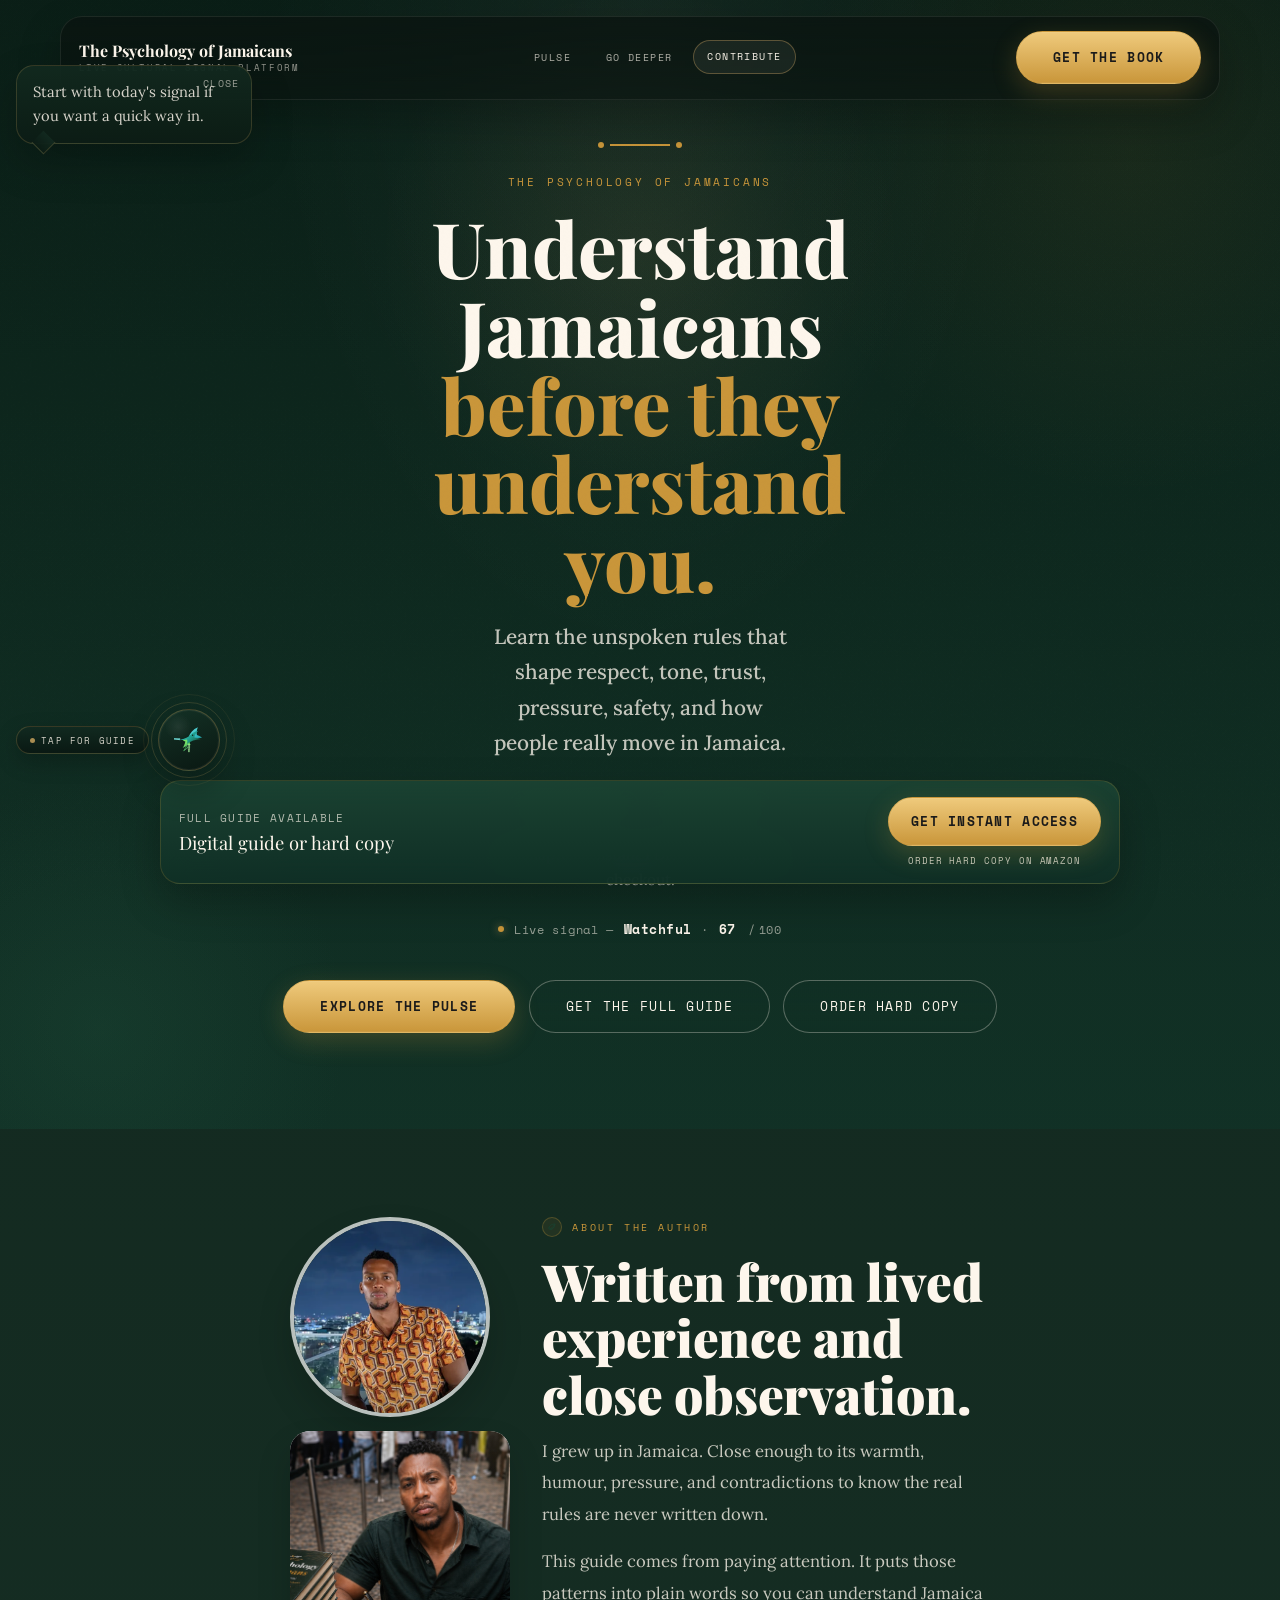
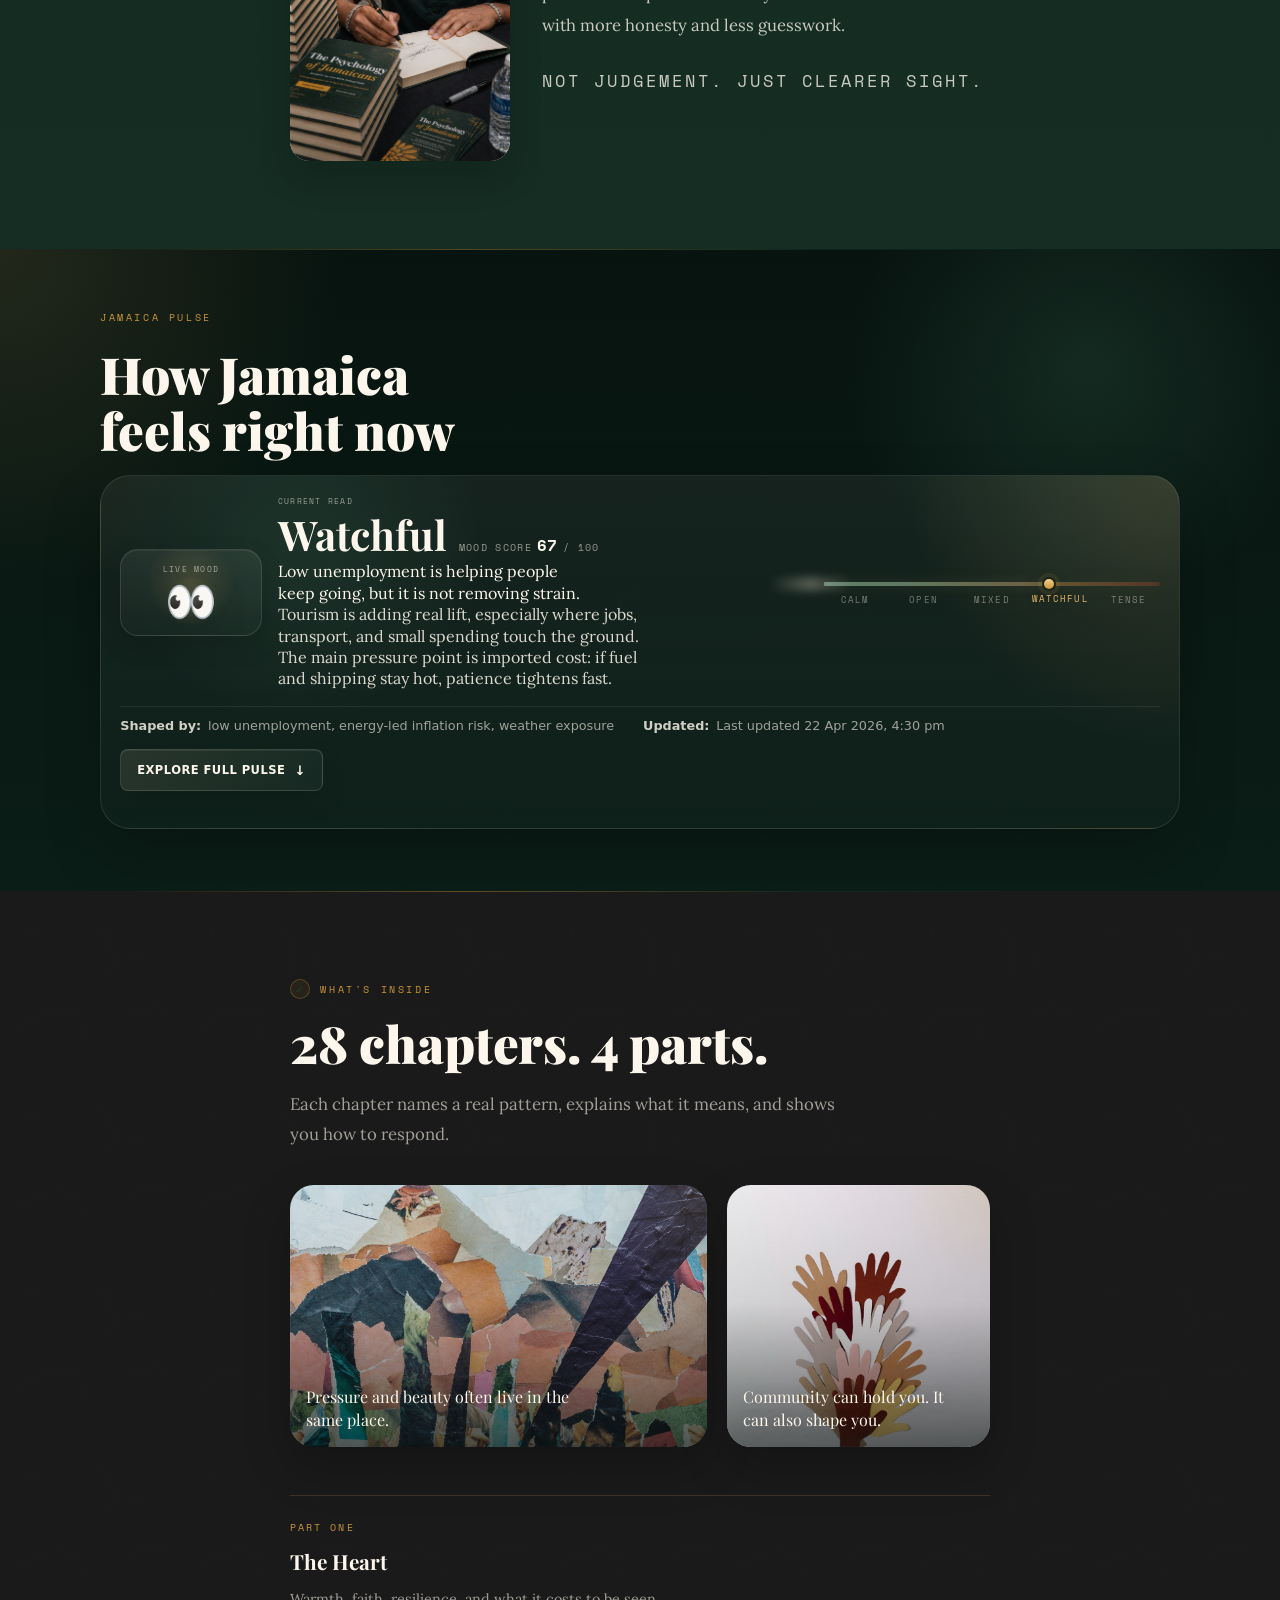
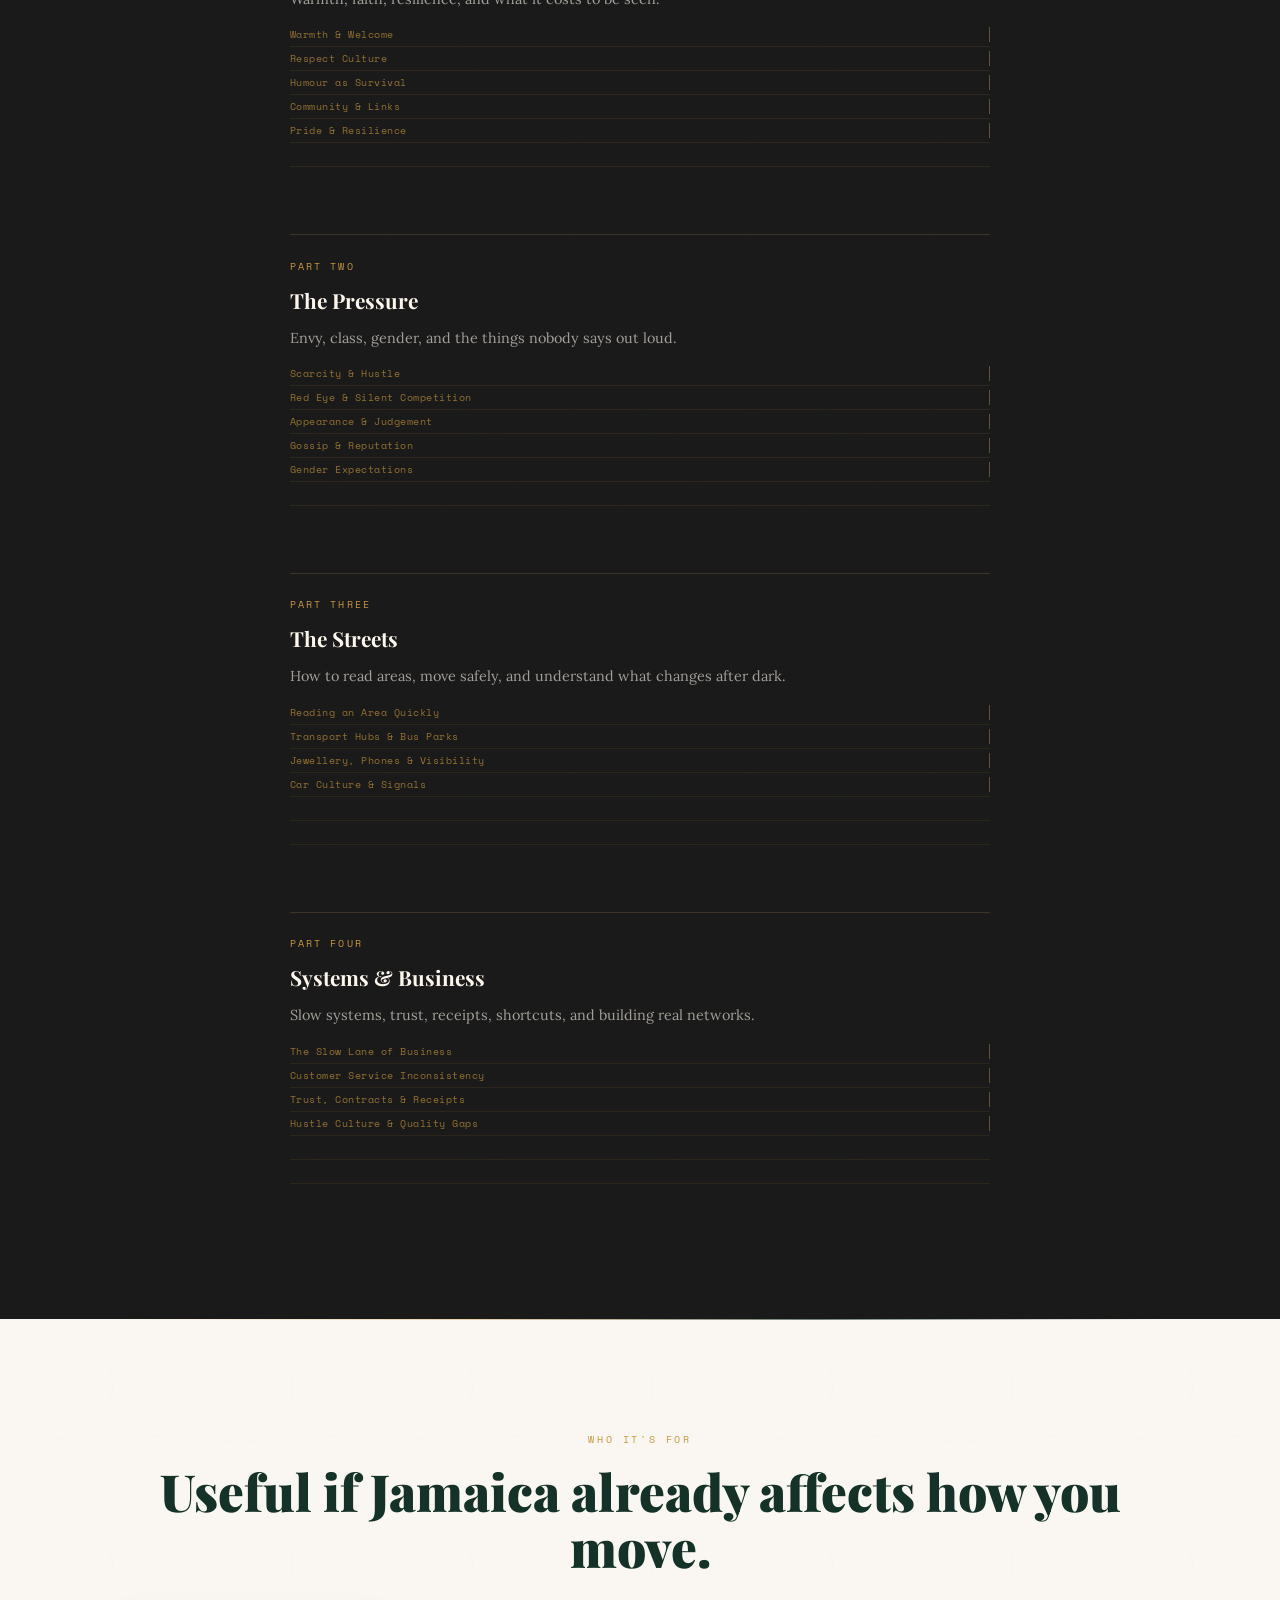
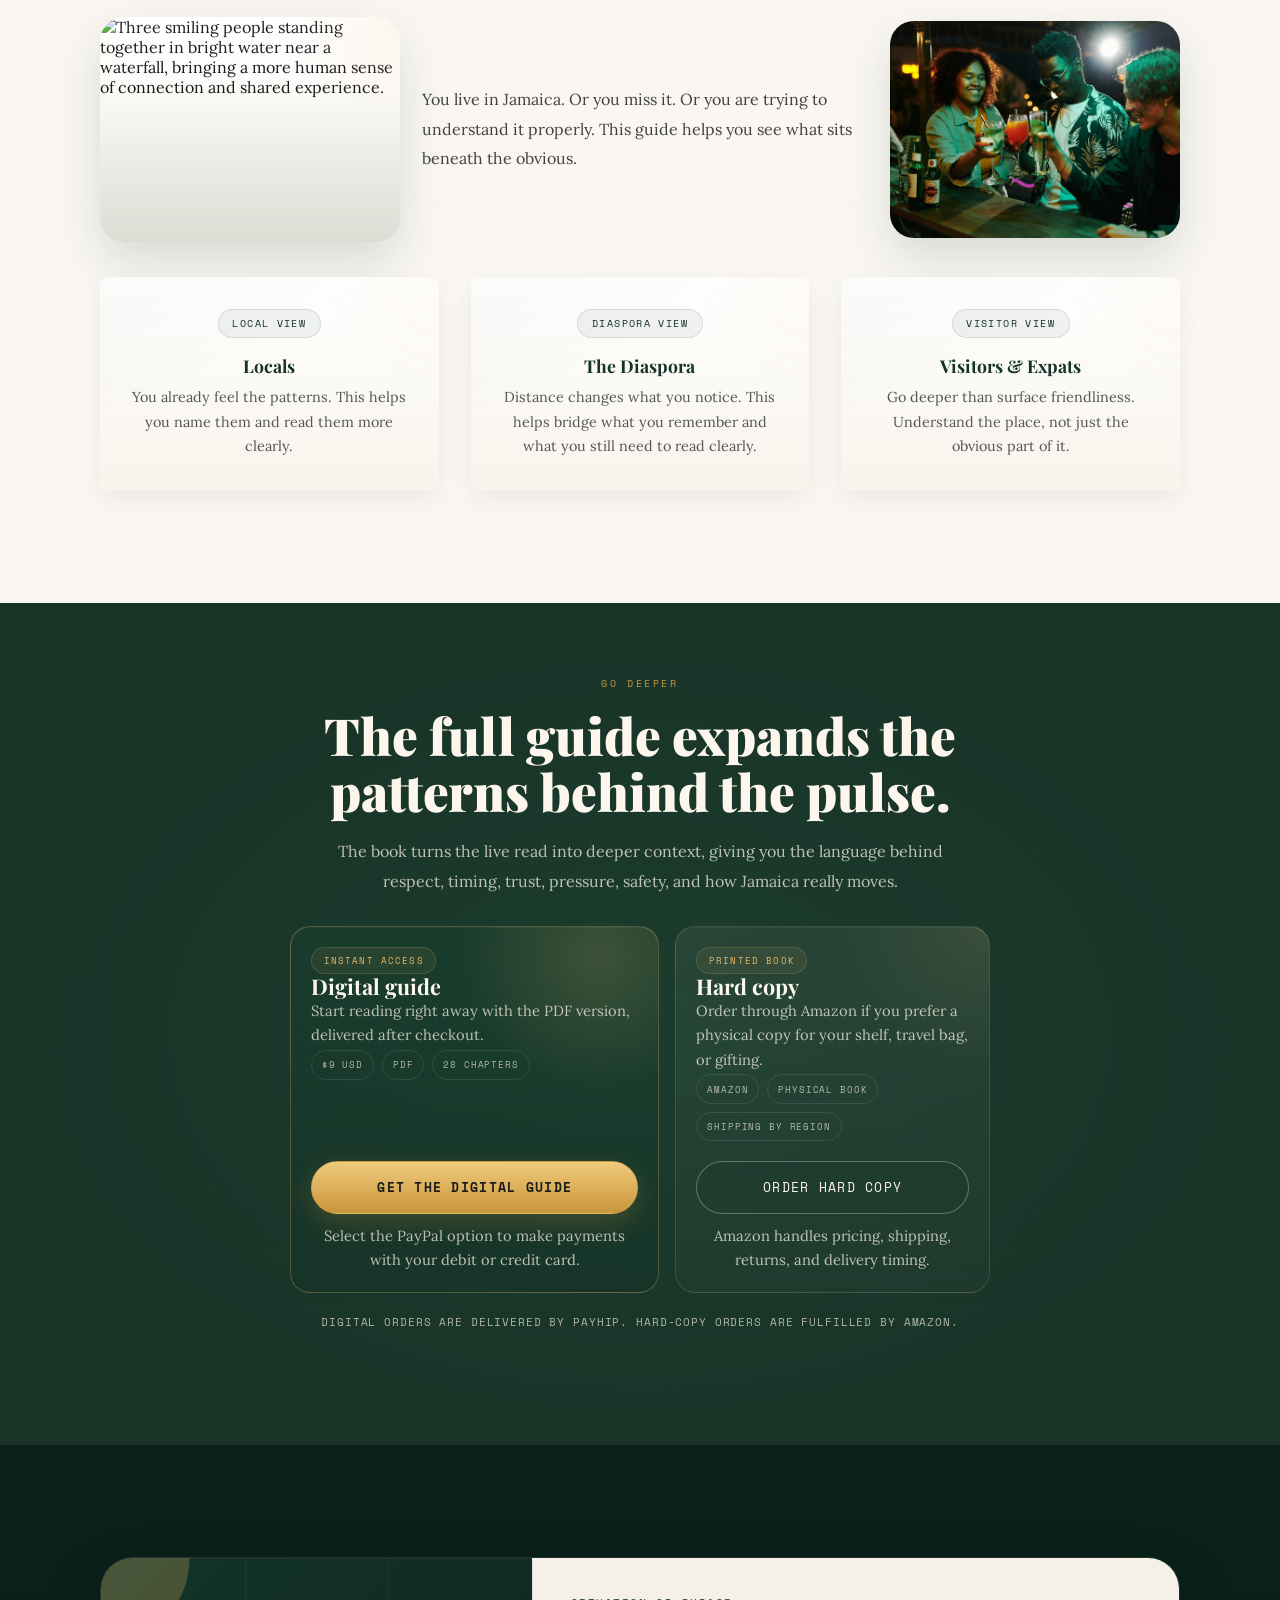
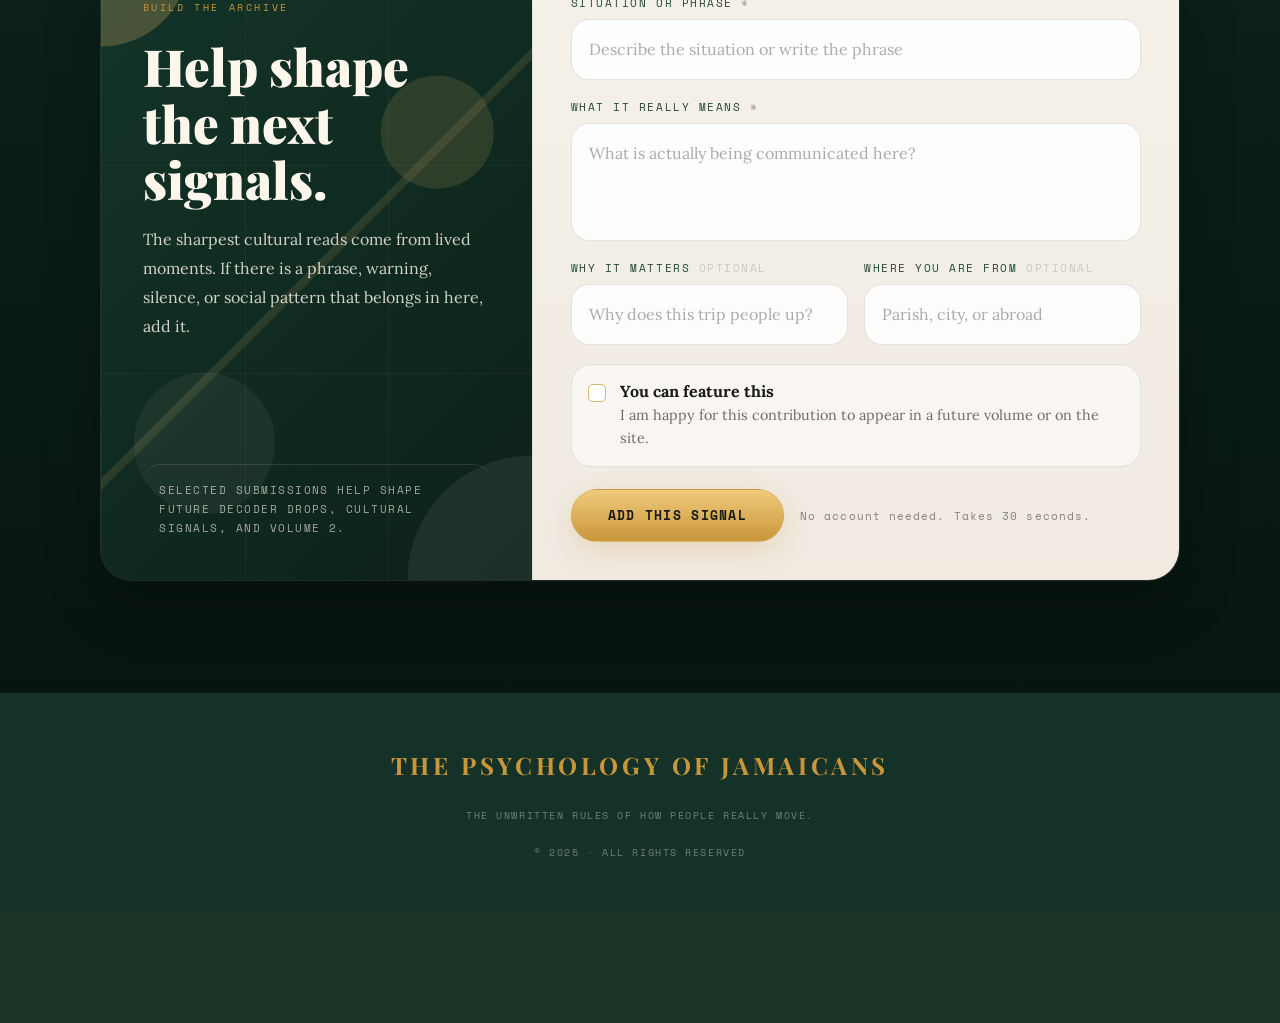
==== commit 9676db14: "Add Amazon hard copy purchase option" ====
--- a/index.html
+++ b/index.html
@@ -23,6 +23,7 @@
 <script src="assets/js/jamaica-pulse-live-data.js"></script>
 <script>
   const PAYHIP_PRODUCT_URL = "https://payhip.com/b/5QwFv";
+  const AMAZON_HARD_COPY_URL = "https://a.co/d/081ZkndF";
   const SUPPORT_EMAIL = "kylehector12@gmail.com";
   const PAYHIP_STORE_NAME = "Kylehector";  // optional, for embed
 </script>
@@ -1192,6 +1193,110 @@
     width:100%;
     text-align:center;
   }
+  .purchase-options{
+    display:grid;
+    grid-template-columns:minmax(0, 1.08fr) minmax(0, .92fr);
+    gap:1rem;
+    margin:1.85rem auto 1.25rem;
+    max-width:820px;
+    text-align:left;
+  }
+  .purchase-option{
+    position:relative;
+    display:grid;
+    gap:.9rem;
+    align-content:space-between;
+    padding:1.25rem;
+    border-radius:20px;
+    border:1px solid rgba(253,246,236,.12);
+    background:
+      radial-gradient(circle at top right, rgba(232,185,106,.1), transparent 30%),
+      linear-gradient(180deg, rgba(253,246,236,.06), rgba(253,246,236,.024));
+    box-shadow:inset 0 1px 0 rgba(255,255,255,.05);
+  }
+  .purchase-option.is-primary{
+    border-color:rgba(232,185,106,.28);
+    background:
+      radial-gradient(circle at 84% 8%, rgba(232,185,106,.17), transparent 30%),
+      linear-gradient(180deg, rgba(27,67,50,.34), rgba(15,47,37,.24));
+  }
+  .purchase-option-kicker{
+    display:inline-flex;
+    width:max-content;
+    align-items:center;
+    padding:.38rem .72rem;
+    border-radius:999px;
+    border:1px solid rgba(232,185,106,.18);
+    background:rgba(232,185,106,.07);
+    color:var(--gold-light);
+    font-family:'Space Mono',monospace;
+    font-size:.56rem;
+    letter-spacing:.13em;
+    text-transform:uppercase;
+  }
+  .purchase-option h3{
+    margin:0;
+    font-family:'Playfair Display',Georgia,serif;
+    color:var(--cream);
+    font-size:1.35rem;
+    line-height:1.16;
+  }
+  .purchase-option p{
+    margin:0;
+    color:rgba(253,246,236,.72);
+    font-size:.92rem;
+    line-height:1.65;
+  }
+  .purchase-option-meta{
+    display:flex;
+    flex-wrap:wrap;
+    gap:.5rem;
+    margin-top:.15rem;
+  }
+  .purchase-option-meta span{
+    display:inline-flex;
+    align-items:center;
+    min-height:1.85rem;
+    padding:.34rem .62rem;
+    border-radius:999px;
+    border:1px solid rgba(253,246,236,.1);
+    color:rgba(253,246,236,.68);
+    font-family:'Space Mono',monospace;
+    font-size:.54rem;
+    letter-spacing:.1em;
+    text-transform:uppercase;
+  }
+  .purchase-option-action{
+    display:grid;
+    gap:.62rem;
+    margin-top:.3rem;
+  }
+  .purchase-option-action .btn-primary,
+  .purchase-option-action .btn-secondary{
+    width:100%;
+  }
+  .amazon-note{
+    color:rgba(253,246,236,.58);
+    font-size:.78rem;
+    line-height:1.5;
+    text-align:center;
+  }
+  .sticky-link{
+    display:inline-flex;
+    justify-content:center;
+    margin-top:.48rem;
+    color:rgba(253,246,236,.78);
+    font-family:'Space Mono',monospace;
+    font-size:.58rem;
+    letter-spacing:.1em;
+    text-transform:uppercase;
+    text-decoration:none;
+    transition:color .2s ease, transform .2s ease;
+  }
+  .sticky-link:hover{
+    color:var(--gold-light);
+    transform:translateY(-1px);
+  }
 
   .scroll-hint{
     position:absolute;bottom:2rem;left:50%;transform:translateX(-50%);
@@ -4808,6 +4913,7 @@
     .author-visual-stack{justify-items:flex-start;}
     .cta-prelude{grid-template-columns:1fr;}
     .cta-summary-grid{grid-template-columns:repeat(2, minmax(0, 1fr));}
+    .purchase-options{grid-template-columns:1fr;}
     .part-card,.preview-card,.audience-card{padding:1.6rem;}
     .sticky-cta-inner{padding:.95rem 1rem;}
     .editorial-figure{min-height:360px;}
@@ -5799,7 +5905,7 @@
       <a class="topbar-link" href="#buy" data-section-link="buy">Go deeper</a>
       <a class="topbar-link" href="#contribute" data-section-link="contribute">Contribute</a>
     </nav>
-    <a href="https://payhip.com/b/5QwFv" target="_blank" rel="noopener noreferrer" class="btn-primary buy-link topbar-cta" data-buy-source="topbar">Get the Full Guide</a>
+    <a href="#buy" class="btn-primary topbar-cta">Get the Book</a>
   </div>
 </header>
 <main id="top">
@@ -5839,6 +5945,7 @@
     <div class="cta-group">
       <a href="#jamaica-pulse" class="btn-primary" id="hero-pulse-cta" data-open-pulse="true">Explore the Pulse</a>
       <a href="https://payhip.com/b/5QwFv" target="_blank" rel="noopener noreferrer" class="btn-secondary buy-link" data-buy-source="hero">Get the Full Guide</a>
+      <a href="https://a.co/d/081ZkndF" target="_blank" rel="noopener noreferrer" class="btn-secondary hard-copy-link" data-hard-copy-source="hero">Order Hard Copy</a>
     </div>
     </div>
 
@@ -5854,8 +5961,8 @@
           <span class="proof-value">Respect, behaviour, timing, silence, pressure, trust, status, and everyday meaning.</span>
         </article>
         <article class="proof-item">
-          <span class="proof-kicker">Format</span>
-          <span class="proof-value">Instant PDF. Read it before your next trip, meeting, or hard conversation.</span>
+          <span class="proof-kicker">Formats</span>
+          <span class="proof-value">Instant digital guide or a hard copy through Amazon for readers who prefer the printed book.</span>
         </article>
         <article class="proof-item">
           <span class="proof-kicker">Audience</span>
@@ -6406,12 +6513,12 @@
           <span>parts from heart to business</span>
         </div>
         <div class="cta-stat">
-          <strong>$9</strong>
-          <span>digital guide</span>
+          <strong>2</strong>
+          <span>formats: digital or hard copy</span>
         </div>
         <div class="cta-stat">
-          <strong>Instant</strong>
-          <span>pdf delivery after checkout</span>
+          <strong>Amazon</strong>
+          <span>hard copy ordering available</span>
         </div>
       </div>
 
@@ -6428,12 +6535,12 @@
         </div>
 
         <div class="cta-panel">
-          <h3>Why buying now is easy</h3>
+          <h3>Choose the format that fits</h3>
           <ul class="check-list">
             <li>Instant download after checkout</li>
             <li>Read on phone, tablet or laptop</li>
+            <li>Order the hard copy through Amazon</li>
             <li>Secure payment through Payhip</li>
-            <li>Clear practical insight from page one</li>
           </ul>
         </div>
       </div>
@@ -6445,30 +6552,55 @@
         </figure>
       </div>
 
-      <p class="price-kicker">Digital guide</p>
-
-      <div class="price-block">
-        <div class="price">$9 <span style="font-size:1.5rem;color:var(--gold-light);">USD</span></div>
-        <div class="price-note">Instant digital download · PDF · 28 chapters</div>
-      </div>
-      <p class="price-warning">Available now as an instant digital download.</p>
-      <p class="price-value">For $9, you get the deeper context behind the pulse, in one practical guide you can return to anytime.</p>
-
-      <br/>
-      <div class="buy-cta-stack is-centered">
-        <a href="https://payhip.com/b/5QwFv" target="_blank" rel="noopener noreferrer" id="buy-button" class="btn-primary buy-link" data-buy-source="final">
-          Get the full guide
-        </a>
-        <p class="payment-clarity">Select the PayPal option to make payments with your debit or credit card.</p>
+      <p class="price-kicker">Choose your format</p>
+
+      <div class="purchase-options" aria-label="Choose a book format">
+        <article class="purchase-option is-primary">
+          <div>
+            <span class="purchase-option-kicker">Instant access</span>
+            <h3>Digital guide</h3>
+            <p>Start reading right away with the PDF version, delivered after checkout.</p>
+            <div class="purchase-option-meta" aria-label="Digital guide details">
+              <span>$9 USD</span>
+              <span>PDF</span>
+              <span>28 chapters</span>
+            </div>
+          </div>
+          <div class="purchase-option-action">
+            <a href="https://payhip.com/b/5QwFv" target="_blank" rel="noopener noreferrer" id="buy-button" class="btn-primary buy-link" data-buy-source="final">
+              Get the digital guide
+            </a>
+            <p class="amazon-note">Select the PayPal option to make payments with your debit or credit card.</p>
+          </div>
+        </article>
+
+        <article class="purchase-option">
+          <div>
+            <span class="purchase-option-kicker">Printed book</span>
+            <h3>Hard copy</h3>
+            <p>Order through Amazon if you prefer a physical copy for your shelf, travel bag, or gifting.</p>
+            <div class="purchase-option-meta" aria-label="Hard copy details">
+              <span>Amazon</span>
+              <span>Physical book</span>
+              <span>Shipping by region</span>
+            </div>
+          </div>
+          <div class="purchase-option-action">
+            <a href="https://a.co/d/081ZkndF" target="_blank" rel="noopener noreferrer" class="btn-secondary hard-copy-link" data-hard-copy-source="final">
+              Order hard copy
+            </a>
+            <p class="amazon-note">Amazon handles pricing, shipping, returns, and delivery timing.</p>
+          </div>
+        </article>
       </div>
       <div class="trust-row">
         <span class="trust-badge">Secure checkout via Payhip</span>
         <span class="trust-badge">Instant download</span>
-        <span class="trust-badge">Read on any device</span>
+        <span class="trust-badge">Hard copy via Amazon</span>
         <span class="trust-badge">Practical insight</span>
       </div>
-      <p class="checkout-note">Your download link arrives straight after purchase.</p>
-      <p class="checkout-subnote">Payhip handles checkout and emails your copy at once.</p>
+      <p class="checkout-note">Digital orders are delivered by Payhip. Hard-copy orders are fulfilled by Amazon.</p>
+      <p class="checkout-subnote">Choose instant reading or the printed copy, depending on how you like to keep your books.</p>
 
       <p class="guarantee">
         Useful insight from page one.
@@ -6535,11 +6667,11 @@
   <div class="sticky-cta-inner">
     <div class="sticky-copy">
       <p class="sticky-title">Full guide available</p>
-      <p class="sticky-price">Get the book for $9 USD</p>
+      <p class="sticky-price">Digital guide or hard copy</p>
     </div>
     <div class="buy-cta-stack is-sticky">
       <a href="https://payhip.com/b/5QwFv" target="_blank" rel="noopener noreferrer" class="btn-primary buy-link" data-buy-source="sticky">Get Instant Access</a>
-      <p class="payment-clarity is-compact">Select PayPal to pay with your debit or credit card.</p>
+      <a href="https://a.co/d/081ZkndF" target="_blank" rel="noopener noreferrer" class="sticky-link hard-copy-link" data-hard-copy-source="sticky">Order hard copy on Amazon</a>
     </div>
   </div>
 </div>
@@ -7760,6 +7892,34 @@
     });
   });
 
+  const hardCopyLinks = document.querySelectorAll(".hard-copy-link");
+  const hasHardCopyUrl = isConfigured(AMAZON_HARD_COPY_URL);
+
+  hardCopyLinks.forEach((link) => {
+    const fallbackHref = link.getAttribute("href");
+
+    if (hasHardCopyUrl) {
+      applyLinkTarget(link, AMAZON_HARD_COPY_URL);
+    } else if (fallbackHref && fallbackHref !== "#") {
+      applyLinkTarget(link, fallbackHref);
+    } else {
+      link.href = "#";
+    }
+
+    link.addEventListener("click", (event) => {
+      if (!hasHardCopyUrl && (!fallbackHref || fallbackHref === "#")) {
+        event.preventDefault();
+        window.alert("Add your Amazon hard-copy URL to AMAZON_HARD_COPY_URL before publishing.");
+        return;
+      }
+
+      trackClick("hard_copy_click", {
+        source: link.dataset.hardCopySource || "unknown",
+        href: hasHardCopyUrl ? AMAZON_HARD_COPY_URL : fallbackHref
+      });
+    });
+  });
+
 </script>
 </body>
 </html>
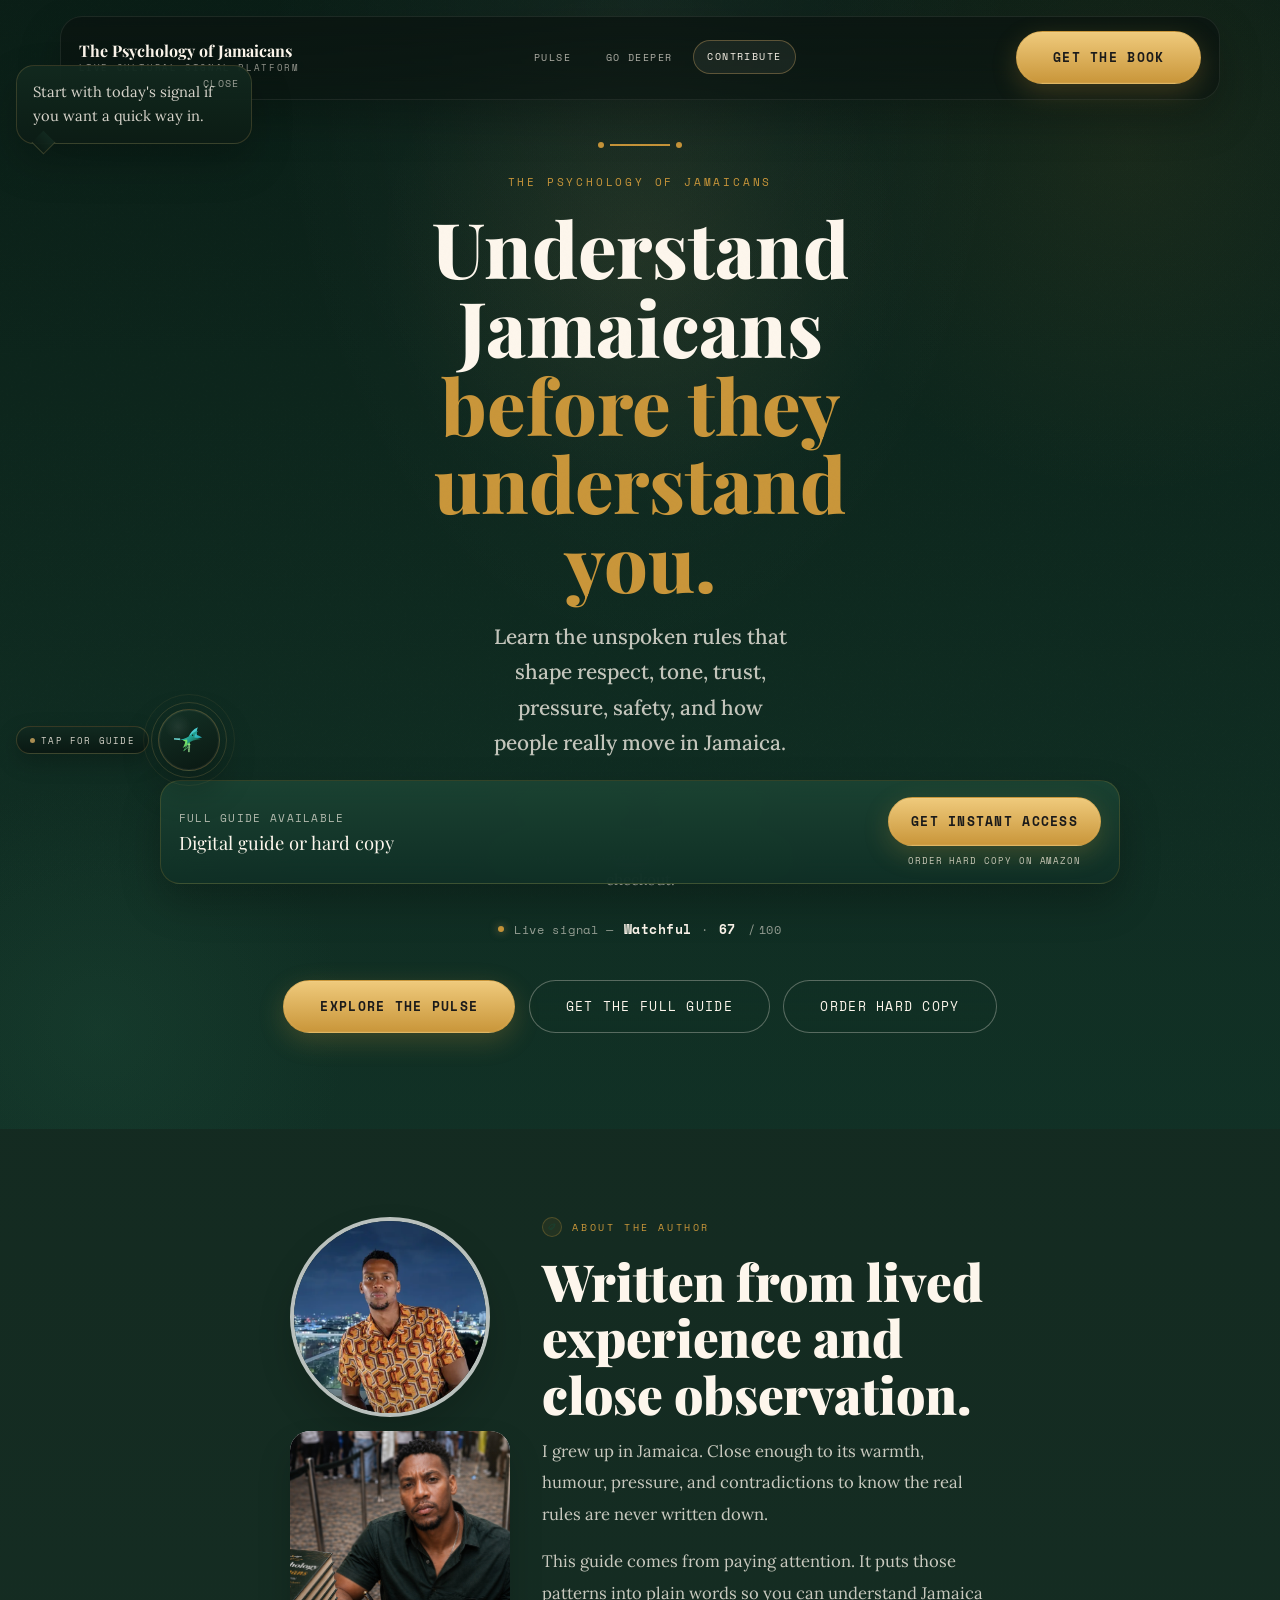
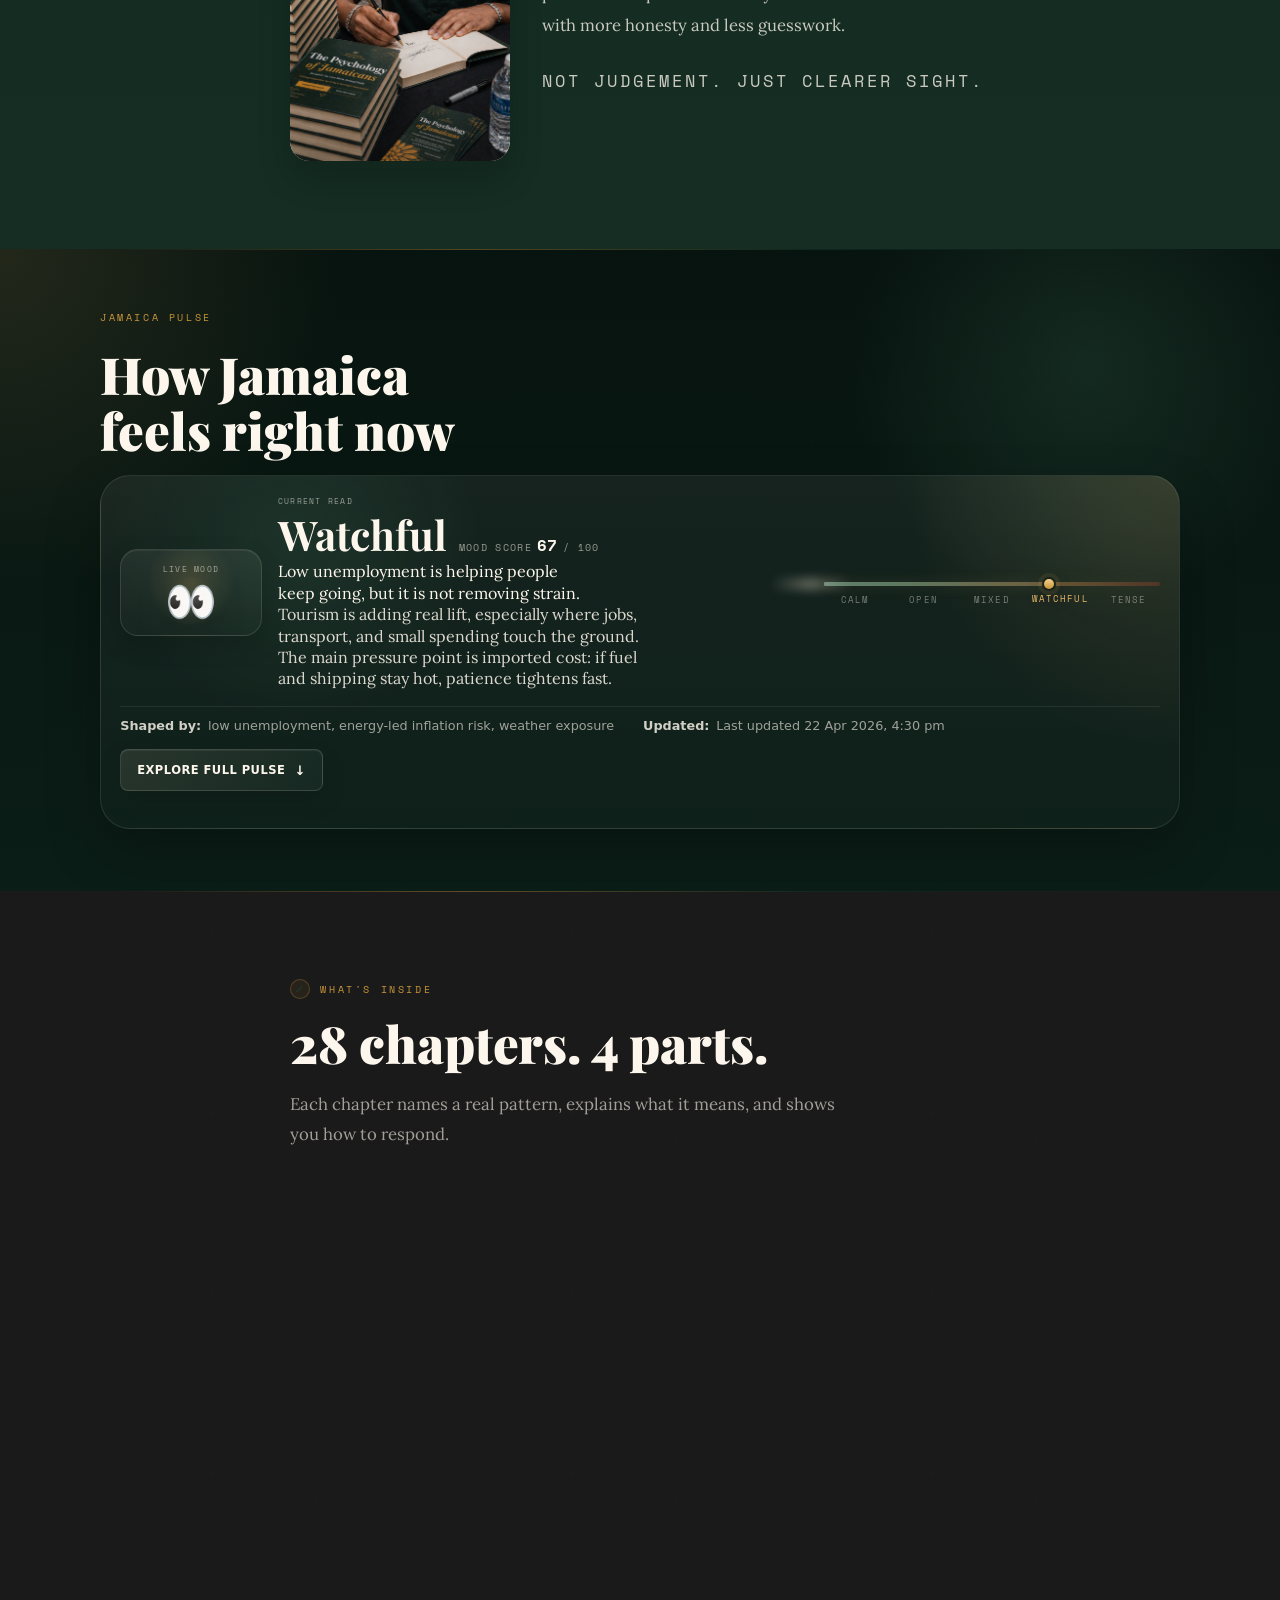
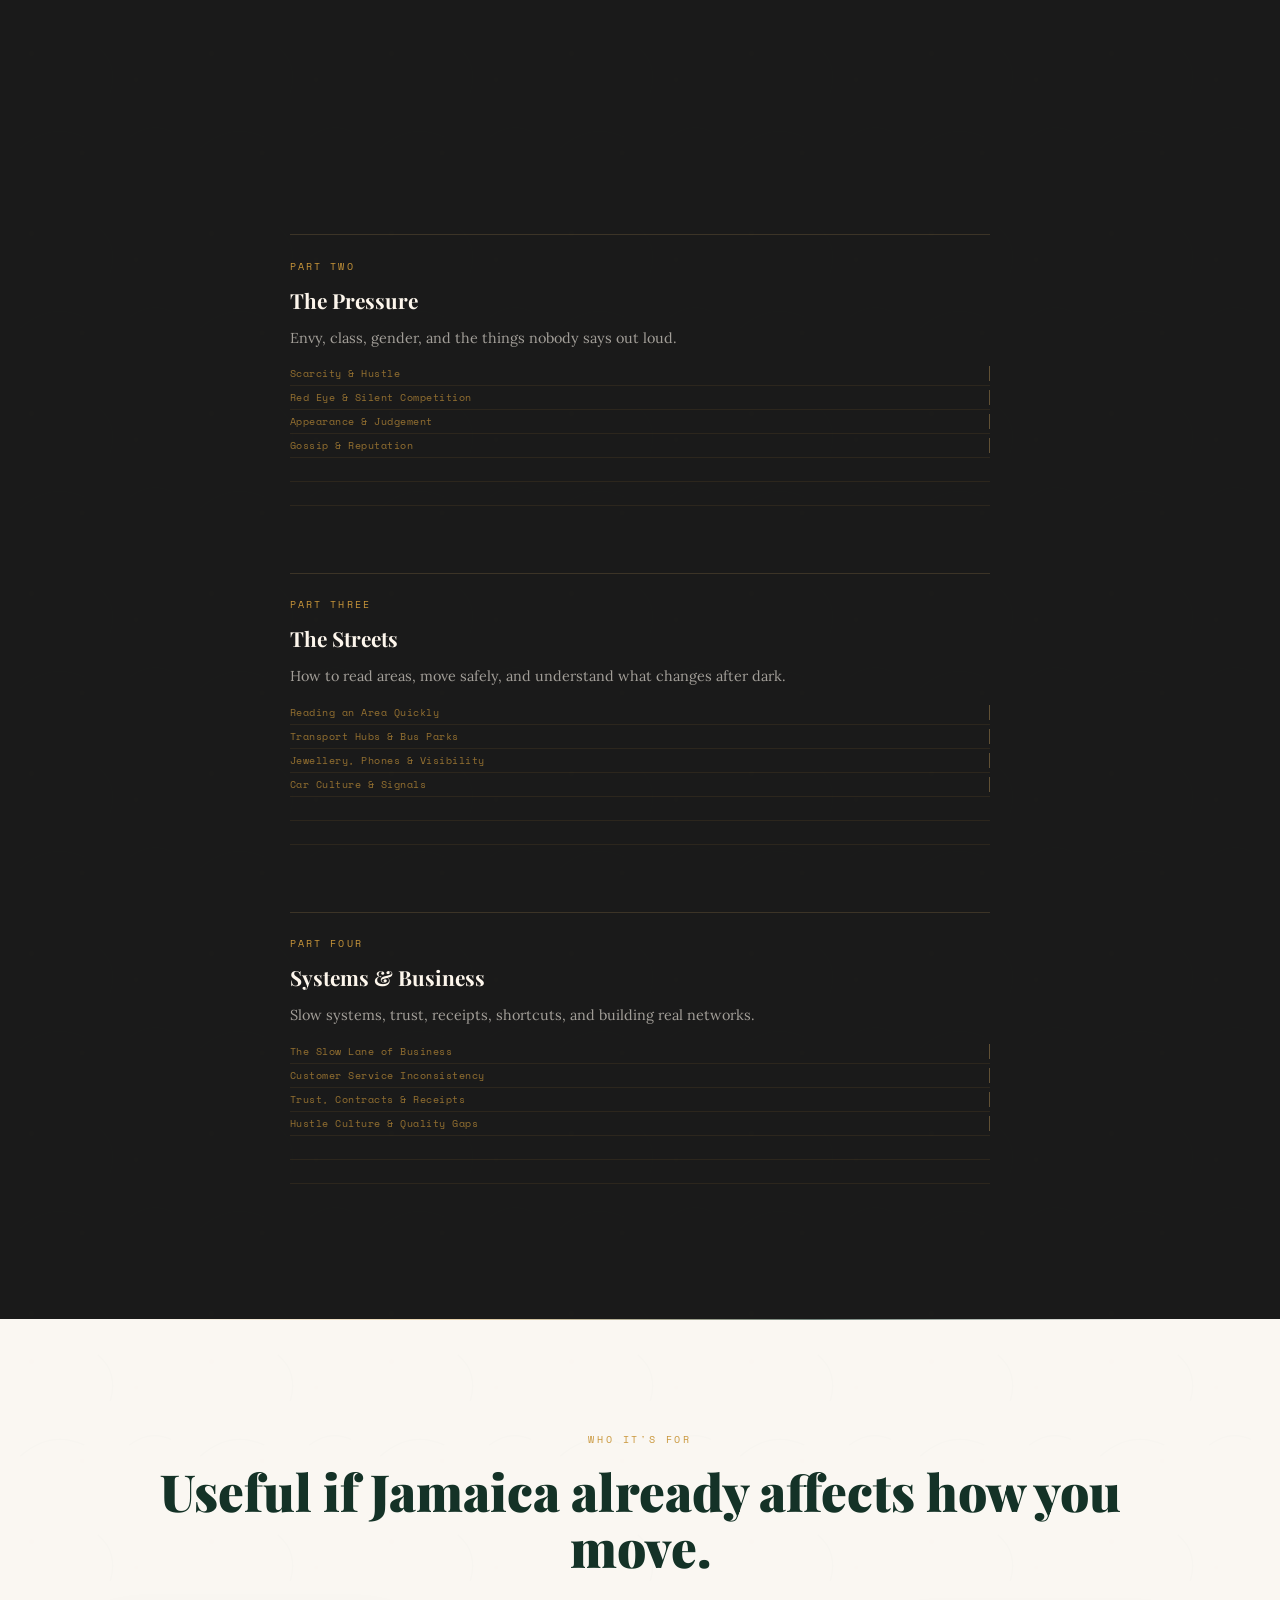
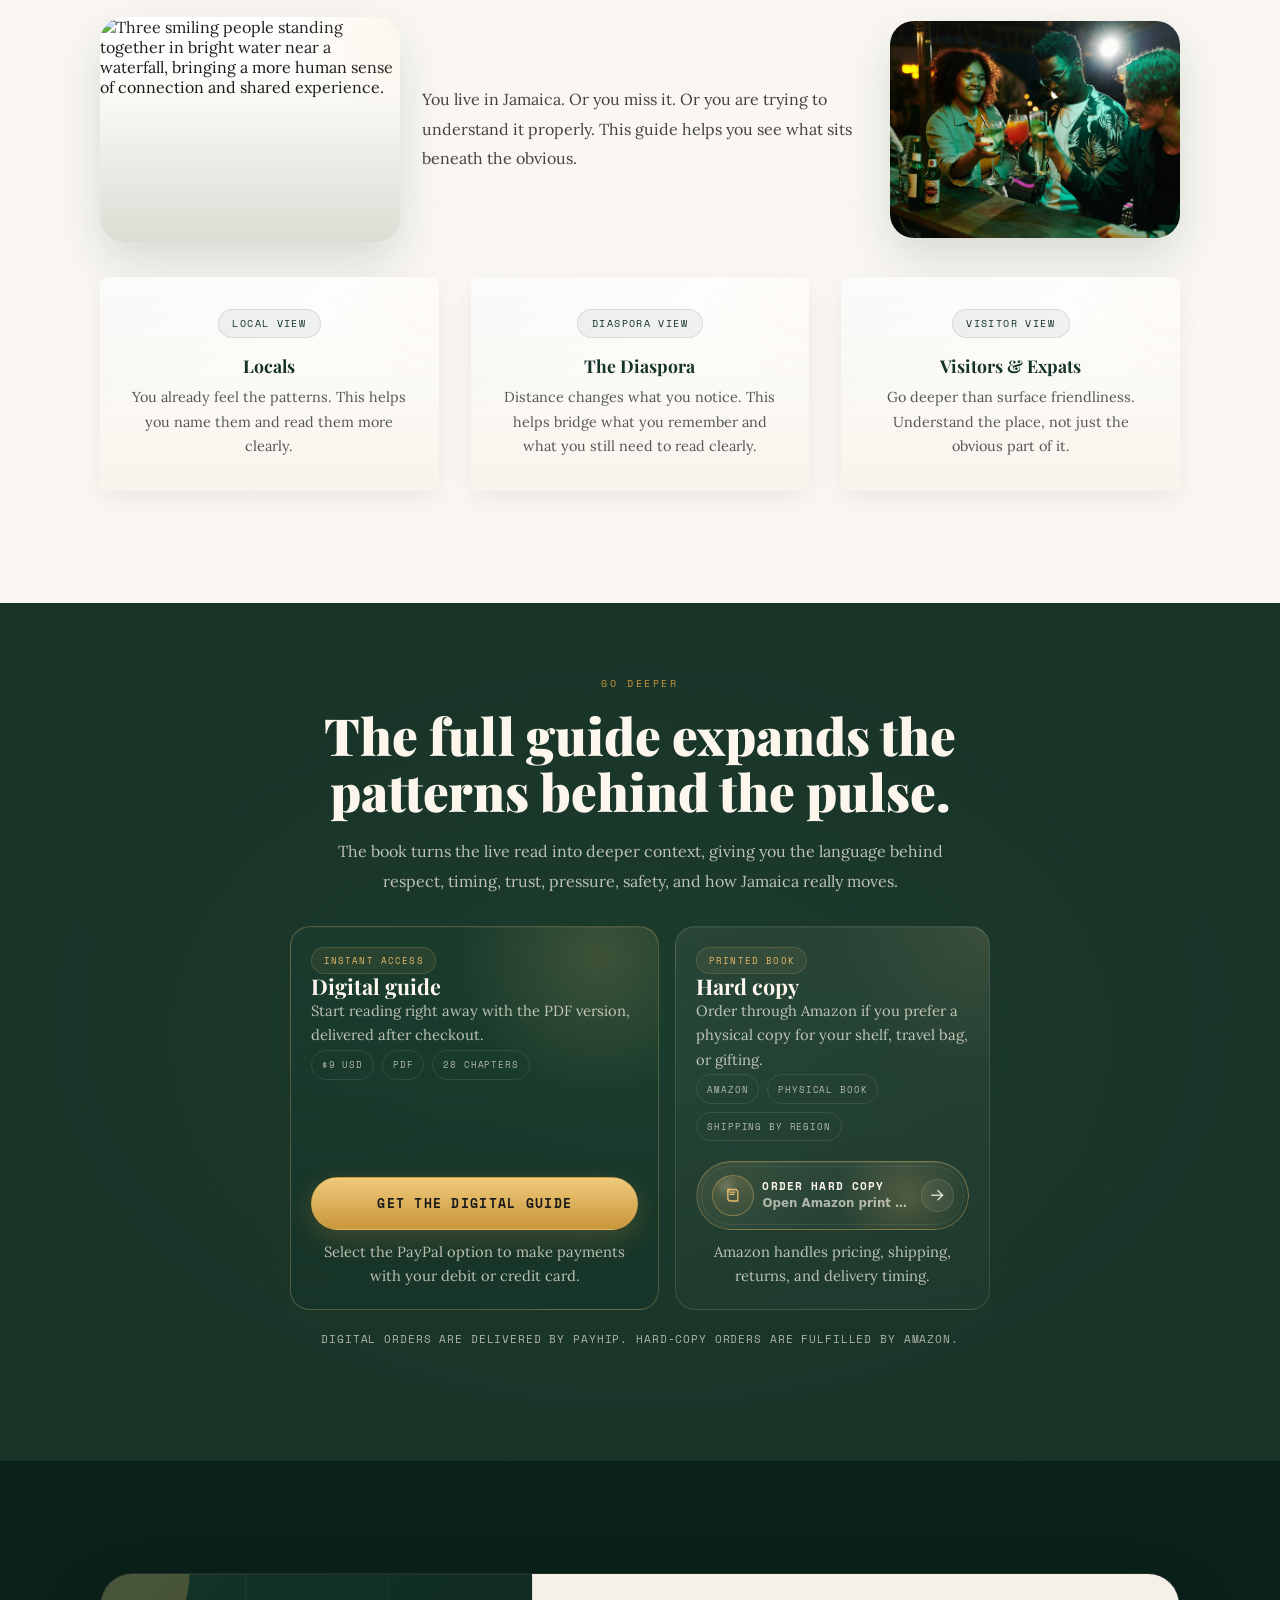
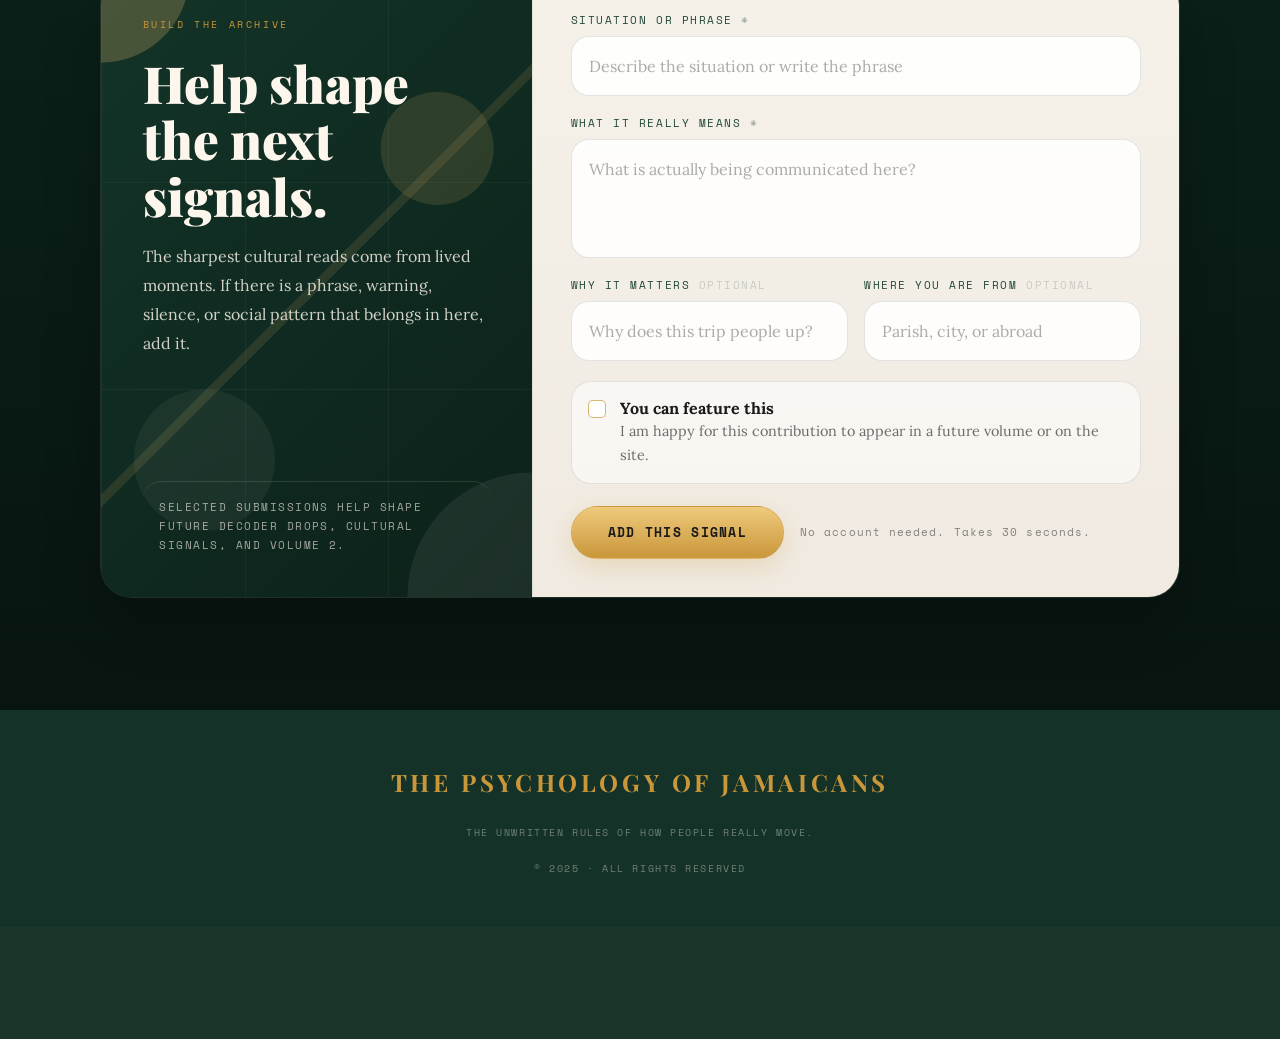
==== commit a6269028: "Refine Amazon hard copy CTA" ====
--- a/index.html
+++ b/index.html
@@ -1275,6 +1275,140 @@
   .purchase-option-action .btn-secondary{
     width:100%;
   }
+  .purchase-option-action .amazon-order-button{
+    --amazon-x:78%;
+    --amazon-y:50%;
+    position:relative;
+    display:grid;
+    grid-template-columns:2.45rem minmax(0, 1fr) 2rem;
+    align-items:center;
+    gap:.7rem;
+    min-height:4.35rem;
+    padding:.78rem .92rem;
+    border-color:rgba(232,185,106,.42);
+    background:
+      radial-gradient(circle at var(--amazon-x) var(--amazon-y), rgba(232,185,106,.22), transparent 34%),
+      linear-gradient(135deg, rgba(239,202,124,.13), rgba(253,246,236,.045) 42%, rgba(15,47,37,.28));
+    box-shadow:inset 0 1px 0 rgba(255,255,255,.08), 0 14px 30px rgba(0,0,0,.16);
+    text-align:left;
+    overflow:hidden;
+    clip-path:inset(0 round 999px);
+    isolation:isolate;
+  }
+  .amazon-order-button::before{
+    content:'';
+    position:absolute;
+    inset:0;
+    background:
+      linear-gradient(100deg, transparent 0%, rgba(253,246,236,.18) 42%, transparent 66%),
+      radial-gradient(circle at 16% 18%, rgba(253,246,236,.13), transparent 28%);
+    opacity:.28;
+    transform:translateX(-62%) skewX(-16deg);
+    transition:transform .58s cubic-bezier(.16,1,.3,1), opacity .28s ease;
+    pointer-events:none;
+    z-index:0;
+  }
+  .amazon-order-button::after{
+    content:'';
+    position:absolute;
+    inset:4px;
+    border-radius:inherit;
+    border:1px solid rgba(253,246,236,.08);
+    pointer-events:none;
+    z-index:0;
+  }
+  .amazon-order-button:hover{
+    border-color:rgba(232,185,106,.68);
+    background:
+      radial-gradient(circle at var(--amazon-x) var(--amazon-y), rgba(232,185,106,.32), transparent 38%),
+      linear-gradient(135deg, rgba(239,202,124,.18), rgba(253,246,236,.07) 42%, rgba(15,47,37,.34));
+    box-shadow:inset 0 1px 0 rgba(255,255,255,.11), 0 20px 40px rgba(0,0,0,.2);
+    transform:translateY(-3px);
+  }
+  .amazon-order-button:hover::before{
+    opacity:.5;
+    transform:translateX(58%) skewX(-16deg);
+  }
+  .amazon-order-button:active{
+    transform:translateY(-1px) scale(.985);
+  }
+  .amazon-button-icon,
+  .amazon-button-arrow{
+    position:relative;
+    z-index:1;
+    display:grid;
+    place-items:center;
+    flex:0 0 auto;
+  }
+  .amazon-button-icon{
+    width:2.6rem;
+    height:2.6rem;
+    border-radius:50%;
+    border:1px solid rgba(232,185,106,.38);
+    background:
+      radial-gradient(circle at 34% 28%, rgba(253,246,236,.18), transparent 32%),
+      linear-gradient(180deg, rgba(232,185,106,.18), rgba(232,185,106,.05));
+    color:var(--gold-light);
+    transition:transform .28s cubic-bezier(.22,.68,0,1.2), border-color .24s ease, background .24s ease;
+  }
+  .amazon-button-icon svg,
+  .amazon-button-arrow svg{
+    width:1.15rem;
+    height:1.15rem;
+    stroke:currentColor;
+  }
+  .amazon-button-copy{
+    position:relative;
+    z-index:1;
+    display:grid;
+    gap:.18rem;
+    min-width:0;
+    overflow:hidden;
+  }
+  .amazon-button-main{
+    color:var(--cream);
+    font-family:'Space Mono',monospace;
+    font-size:.68rem;
+    font-weight:700;
+    letter-spacing:.105em;
+    line-height:1.15;
+    text-transform:uppercase;
+    white-space:nowrap;
+  }
+  .amazon-button-sub{
+    color:rgba(253,246,236,.64);
+    font-family:var(--ui-sans);
+    font-size:.74rem;
+    font-weight:600;
+    letter-spacing:0;
+    line-height:1.25;
+    text-transform:none;
+    white-space:nowrap;
+    overflow:hidden;
+    text-overflow:ellipsis;
+  }
+  .amazon-button-arrow{
+    width:2.05rem;
+    height:2.05rem;
+    border-radius:50%;
+    border:1px solid rgba(253,246,236,.12);
+    background:rgba(253,246,236,.055);
+    color:rgba(253,246,236,.78);
+    transition:transform .28s cubic-bezier(.22,.68,0,1.2), color .24s ease, background .24s ease, border-color .24s ease;
+  }
+  .amazon-order-button:hover .amazon-button-icon{
+    transform:rotate(-4deg) scale(1.06);
+    border-color:rgba(232,185,106,.68);
+    background:
+      radial-gradient(circle at 34% 28%, rgba(253,246,236,.24), transparent 32%),
+      linear-gradient(180deg, rgba(232,185,106,.26), rgba(232,185,106,.08));
+  }
+  .amazon-order-button:hover .amazon-button-arrow{
+    transform:translateX(4px);
+    color:var(--cream);
+    border-color:rgba(232,185,106,.34);
+    background:rgba(232,185,106,.1);
+  }
   .amazon-note{
     color:rgba(253,246,236,.58);
     font-size:.78rem;
@@ -6586,8 +6720,25 @@
             </div>
           </div>
           <div class="purchase-option-action">
-            <a href="https://a.co/d/081ZkndF" target="_blank" rel="noopener noreferrer" class="btn-secondary hard-copy-link" data-hard-copy-source="final">
-              Order hard copy
+            <a href="https://a.co/d/081ZkndF" target="_blank" rel="noopener noreferrer" class="btn-secondary hard-copy-link amazon-order-button" data-hard-copy-source="final">
+              <span class="amazon-button-icon" aria-hidden="true">
+                <svg viewBox="0 0 24 24" fill="none" stroke-width="1.8" stroke-linecap="round" stroke-linejoin="round">
+                  <path d="M5 4.5h9.5A3.5 3.5 0 0 1 18 8v11.5H8.5A3.5 3.5 0 0 1 5 16V4.5Z"/>
+                  <path d="M8.5 4.5A3.5 3.5 0 0 0 5 8"/>
+                  <path d="M8 8h6"/>
+                  <path d="M8 11h5"/>
+                </svg>
+              </span>
+              <span class="amazon-button-copy">
+                <span class="amazon-button-main">Order hard copy</span>
+                <span class="amazon-button-sub">Open Amazon print edition</span>
+              </span>
+              <span class="amazon-button-arrow" aria-hidden="true">
+                <svg viewBox="0 0 24 24" fill="none" stroke-width="2" stroke-linecap="round" stroke-linejoin="round">
+                  <path d="M5 12h14"/>
+                  <path d="m13 6 6 6-6 6"/>
+                </svg>
+              </span>
             </a>
             <p class="amazon-note">Amazon handles pricing, shipping, returns, and delivery timing.</p>
           </div>
@@ -7920,6 +8071,21 @@
     });
   });
 
+  document.querySelectorAll(".amazon-order-button").forEach((button) => {
+    button.addEventListener("pointermove", (event) => {
+      const rect = button.getBoundingClientRect();
+      const x = ((event.clientX - rect.left) / rect.width) * 100;
+      const y = ((event.clientY - rect.top) / rect.height) * 100;
+      button.style.setProperty("--amazon-x", `${x.toFixed(1)}%`);
+      button.style.setProperty("--amazon-y", `${y.toFixed(1)}%`);
+    });
+
+    button.addEventListener("pointerleave", () => {
+      button.style.removeProperty("--amazon-x");
+      button.style.removeProperty("--amazon-y");
+    });
+  });
+
 </script>
 </body>
 </html>
